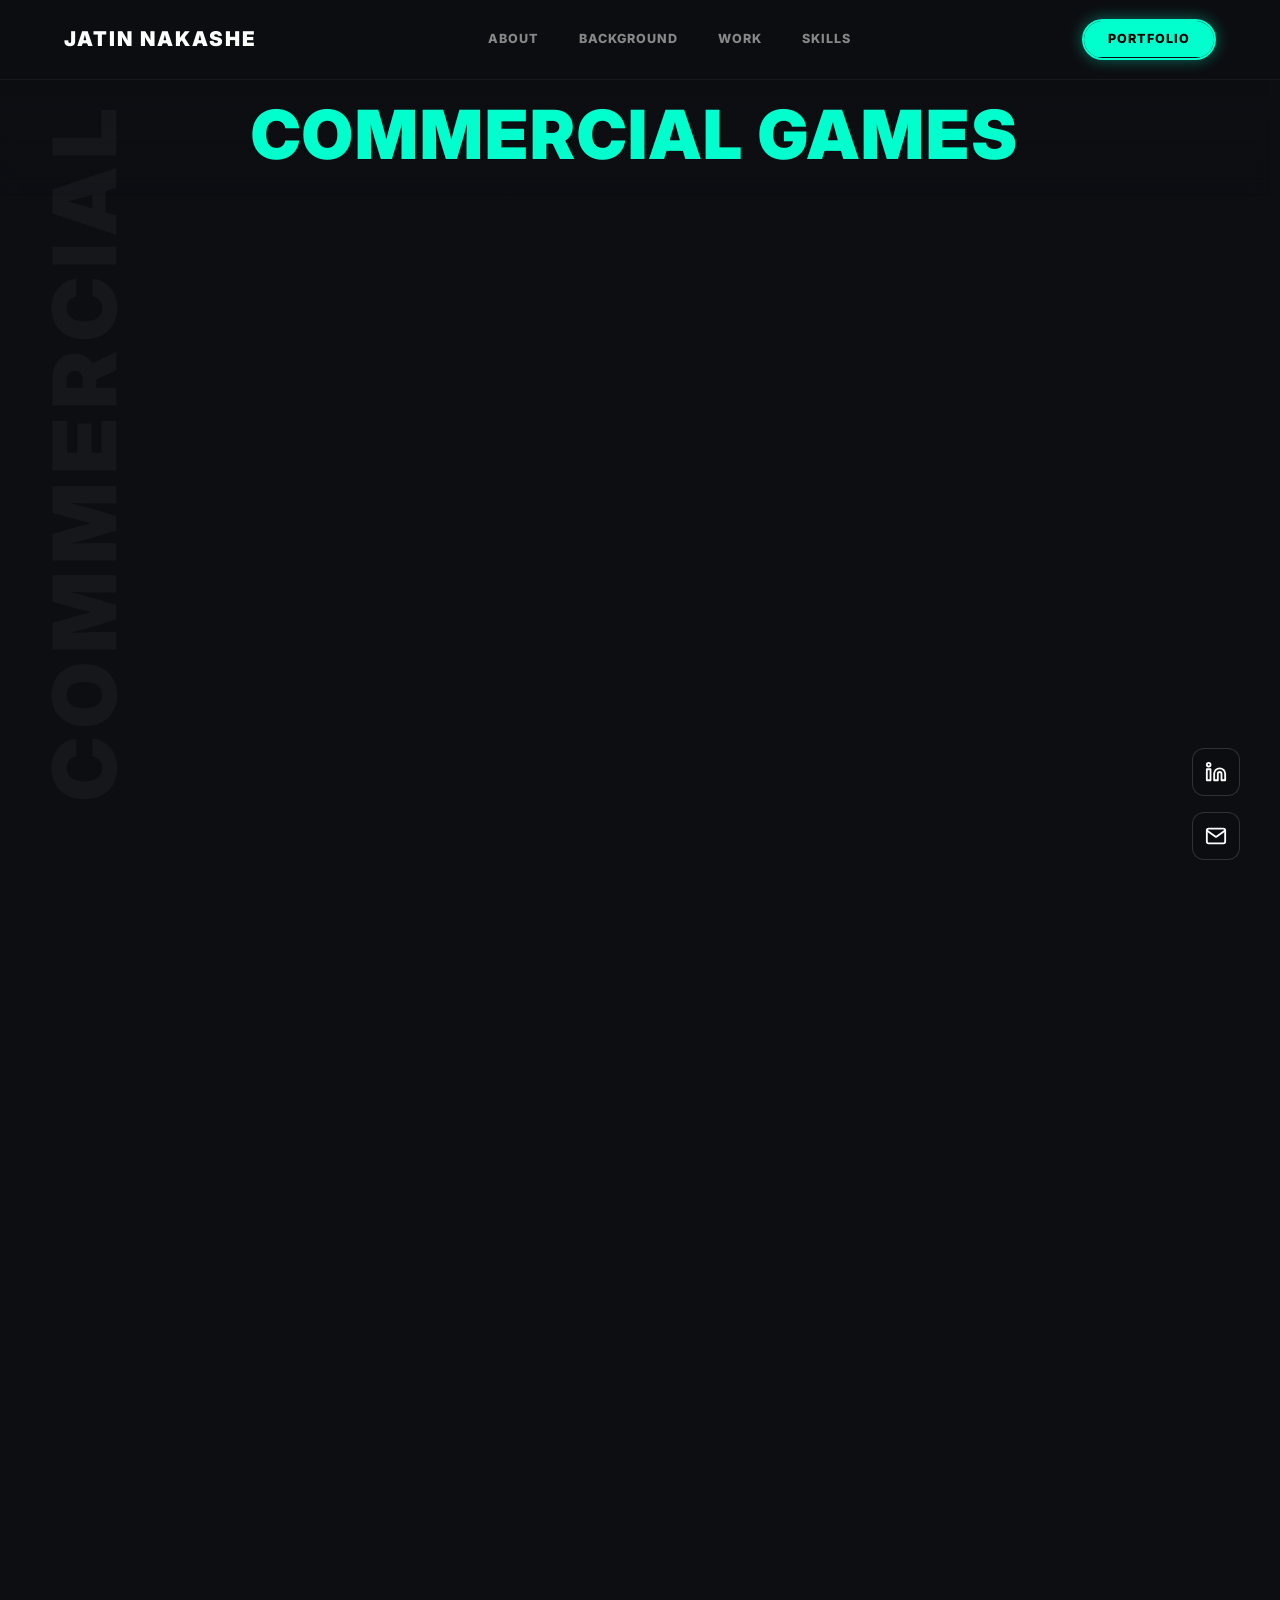
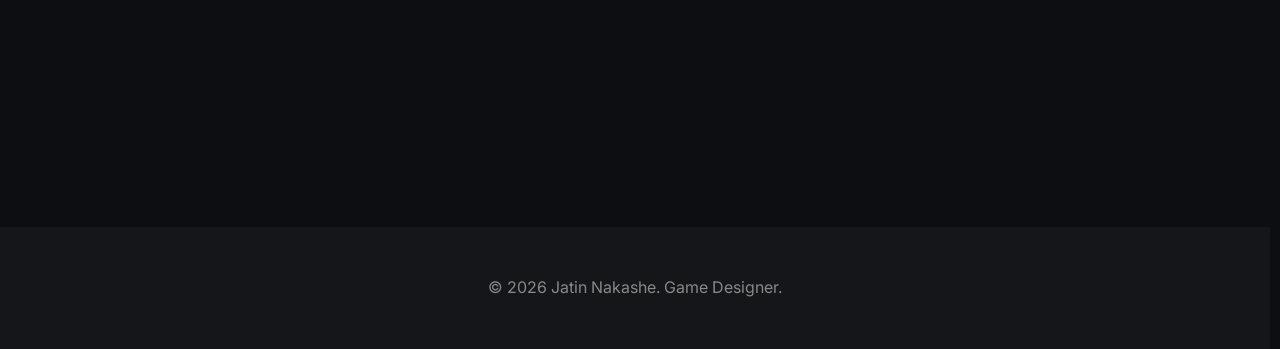
==== Commercial.html @ df6adbad "Portfolio" ====
﻿<!DOCTYPE html>
<html lang="en">
<head>
    <meta charset="UTF-8">
    <meta name="viewport" content="width=device-width, initial-scale=1.0">
    <title>Commercial Games | Jatin Nakashe</title>
    <link rel="stylesheet" href="styles.css">
    <link href="https://fonts.googleapis.com/css2?family=Inter:wght@400;700;800;900&display=swap" rel="stylesheet">
    <script src="https://unpkg.com/lenis@1.1.13/dist/lenis.min.js"></script>
</head>
<body>

    <div class="page-transition">
        <div class="swipe-layer cyan-layer"></div>
        <div class="swipe-layer dark-layer"></div>
    </div>

    <div class="global-video-bg">
        <video autoplay muted loop playsinline id="bg-video">
            <source src="Videos/background.mp4" type="video/mp4">
        </video>
        <div class="video-overlay"></div>
    </div>

    <nav class="top-nav">
        <a href="index.html" class="nav-logo">Jatin Nakashe</a>
        <div class="nav-links">
            <a href="index.html#about">About</a>
            <a href="index.html#backstory">Background</a>
            <a href="index.html#experience">Work</a>
            <a href="index.html#skills">Skills</a>
        </div>
        <a href="Portfolio.html" class="nav-cta active">Portfolio</a>
    </nav>

    <div class="vertical-side-title">COMMERCIAL</div>

    <main id="main-content" style="margin-top: 73px; min-height: 80vh; padding: 0 5%; position: relative; z-index: 10;">
        
        <div class="backstory-header">
            <h2 style="color: var(--accent-color); font-size: 4.236rem; line-height: 1.1; margin: 0; text-transform: uppercase;">Commercial Games</h2>
        </div>

        <div class="project-list-container">



        <div class="project-row-card reveal delay-1">
                <div class="project-row-image" style="background: url('Images/Core Trials/Core Trials.jpeg') center/cover no-repeat;"></div>
                <div class="project-row-content">
                    <div class="project-header">
                        <h3>Core Trials</h3>
                        <span class="role-tag">Game Designer • IGDC GOTY Nominee</span>
                    </div>
                    <p>A motion-controlled bullet-hell roguelike where players use real body movement captured by the camera to dodge attack patterns and defeat powerful Trial Masters.</p>
                    <h4 class="task-heading">Task Overview</h4>
                    <ul class="task-list">
                        <li>Designed enemy attack patterns and projectile behaviors</li>
                        <li>Created boss fight mechanics and encounter design</li>
                        <li>Built progression systems and balanced the in-game economy</li>
                    </ul>
                    <button class="btn-pill project-btn view-details-btn" data-detail="#commercial-1">
                        <span class="default-content">MORE INFO ↗</span>
                        <span class="hover-arrow">➔</span>
                    </button>
                </div>
            </div>



            <div class="project-row-card reveal delay-2">
                <div class="project-row-image" style="background: url('Images/Hidden Object/Chhota Bheem Hidden Objects.webp') center/cover no-repeat;"></div>
                <div class="project-row-content">
                    <div class="project-header">
                        <h3>Chhota Bheem: Hidden Object</h3>
                        <span class="role-tag">Lead Game Designer</span>
                    </div>
                    <p>A mobile detective puzzle game where players investigate mysteries through hidden object scenes, analysis mini-games, and progression-driven systems.</p>
                    <h4 class="task-heading">Design Contribution</h4>
                    <ul class="task-list">
                        <li>Designed the core hidden object gameplay loop and scene mechanics</li>
                        <li>Created Object Placement, difficulty balancing, and scoring systems</li>
                        <li>Build Progression systems including currencies, rewards, and energy economy</li>
                    </ul>
                    <button class="btn-pill project-btn view-details-btn" data-detail="#commercial-2">
                        <span class="default-content">More Info ↗</span>
                        <span class="hover-arrow">➔</span>
                    </button>
                </div>
            </div>

            <div class="project-row-card reveal delay-3">
                <div class="project-row-image" style="background: url('Images/Cooking Mania/Chhota Bheem Cooking Mania.webp') center/cover no-repeat;"></div>
                <div class="project-row-content">
                    <div class="project-header">
                        <h3>Chhota Bheem: Cooking Mania</h3>
                        <span class="role-tag">Game Designer / Project Lead</span>
                    </div>
                    <p>A fast-paced restaurant management game where players cook dishes, serve customers, and upgrade their restaurants while progressing through increasingly challenging levels.</p>
                    <h4 class="task-heading">Task Overview</h4>
                    <ul class="task-list">
                        <li>Designed core restaurant gameplay loop</li>
                        <li>Created progression and upgrade systems</li>
                        <li>Designed level goals and difficulty scaling </li>
                    </ul>
                    <button class="btn-pill project-btn view-details-btn" data-detail="#commercial-3">
                        <span class="default-content">MORE INFO ↗</span>
                        <span class="hover-arrow">➔</span>
                    </button>
                </div>
            </div>

            <div class="project-row-card reveal delay-4">
                <div class="project-row-image" style="background: url('Images/Sniper War/SNIPER WAR.webp') center/cover no-repeat;"></div>
                <div class="project-row-content">
                    <div class="project-header">
                        <h3>Sniper War</h3>
                        <span class="role-tag">Game Designer / Project Lead</span>
                    </div>
                    <p>A mission-based sniper shooter where players eliminate targets across multiple locations using precision shooting, weapon upgrades, and progression-driven gameplay.</p>
                    <h4 class="task-heading">Task Overview</h4>
                    <ul class="task-list">
                        <li>Designed mission structures and target scenarios</li>
                        <li>Built weapon progression and upgrade systems</li>
                        <li>Balanced difficulty across locations and enemy types</li>
                    </ul>
                    <button class="btn-pill project-btn view-details-btn" data-detail="#commercial-4">
                        <span class="default-content">MORE INFO ↗</span>
                        <span class="hover-arrow">➔</span>
                    </button>
                </div>
            </div>

            <div class="project-row-card reveal delay-5">
                <div class="project-row-image" style="background: url('Images/Word Kingdom/Word Kingdom.webp') center/cover no-repeat;"></div>
                <div class="project-row-content">
                    <div class="project-header">
                        <h3>Word Kingdom</h3>
                        <span class="role-tag">Lead Game Designer</span>
                    </div>
                    <p>A progression-driven word puzzle game where players form words from falling laddus across multiple waves while earning rewards to expand their kingdom.</p>
                    <h4 class="task-heading">Task Overview</h4>
                    <ul class="task-list">
                         <li>Designed wave-based word puzzle gameplay system</li>
                         <li>Built progression structure, difficulty scaling and power-up systems</li>
                         <li>Created economy systems including rewards, chests and daily progression</li>
                    </ul>
                    <button class="btn-pill project-btn view-details-btn" data-detail="#commercial-5">
                        <span class="default-content">MORE INFO ↗</span>
                        <span class="hover-arrow">➔</span>
                    </button>
                </div>
            </div>

            <div class="project-row-card reveal delay-6">
                <div class="project-row-image" style="background: url('Images/Kart Racing/Kart Racing.jpg') center/cover no-repeat;"></div>
                <div class="project-row-content">
                    <div class="project-header">
                        <h3>Kart Racing</h3>
                        <span class="role-tag">Game Designer</span>
                    </div>
                    <p>A fast-paced kart racing game where players compete across vibrant tracks using power-ups, character abilities, and vehicle upgrades.</p>
                    <h4 class="task-heading">Task Overview</h4>
                    <ul class="task-list">
                        <li>Improved vehicle handling and driving responsiveness</li>
                        <li>Enhanced game feel through effects, feedback, and polish</li>
                        <li>Contributed to gameplay balancing and overall player experience</li>
                    </ul>
                    <button class="btn-pill project-btn view-details-btn" data-detail="#commercial-6">
                        <span class="default-content">MORE INFO ↗</span>
                        <span class="hover-arrow">➔</span>
                    </button>
                </div>
            </div>

            <div class="project-row-card reveal delay-7">
                <div class="project-row-image" style="background: url('Images/Adventure Run/Bheem Runner.webp') center/cover no-repeat;"></div>
                <div class="project-row-content">
                    <div class="project-header">
                        <h3>Chhota Bheem: Adventure Run</h3>
                        <span class="role-tag">Game Designer</span>
                    </div>
                    <p>An endless runner where players dodge obstacles, collect coins, and use power-ups while progressing through vibrant environments.</p>
                    <h4 class="task-heading">Task Overview</h4>
                    <ul class="task-list">
                        <li>Improved overall gameplay feel and responsiveness</li>
                        <li>Enhanced visual feedback and game juice</li>
                        <li>Balanced reward economy and progression systems</li>
                    </ul>
                    <button class="btn-pill project-btn view-details-btn" data-detail="#commercial-7">
                        <span class="default-content">MORE INFO ↗</span>
                        <span class="hover-arrow">➔</span>
                    </button>
                </div>
            </div>

            <div class="project-row-card reveal delay-8">
                <div class="project-row-image" style="background: url('Images/Super League/Cricket League.webp') center/cover no-repeat;"></div>
                <div class="project-row-content">
                    <div class="project-header">
                        <h3>Super League</h3>
                        <span class="role-tag">Lead Game Designer</span>
                    </div>
                    <p>A mobile cricket game where players build teams, compete in leagues, and master batting and bowling mechanics across multiple tournaments.</p>
                    <h4 class="task-heading">Task Overview</h4>
                    <ul class="task-list">
                        <li>Designed the complete cricket gameplay system including batting, bowling, and match flow</li>
                        <li>Created tournament progression, leagues, and player progression systems</li>
                        <li>Designed reward economy and upgrade mechanics for teams and players</li>
                    </ul>
                    <button class="btn-pill project-btn view-details-btn" data-detail="#commercial-8">
                        <span class="default-content">MORE INFO ↗</span>
                        <span class="hover-arrow">➔</span>
                    </button>
                </div>
            </div>

            <div class="project-row-card reveal delay-9">
                <div class="project-row-image" style="background: url('Images/Sports Challenge/Sports Challenge.webp') center/cover no-repeat;"></div>
                <div class="project-row-content">
                    <div class="project-header">
                        <h3>World Sports Challenge</h3>
                        <span class="role-tag">Game Designer</span>
                    </div>
                    <p>A multi-sport mobile competition game where players compete in Olympic-style events such as sprinting, archery, swimming, and cycling across global tournaments.</p>
                    <h4 class="task-heading">Task Overview</h4>
                    <ul class="task-list">
                        <li>Improved gameplay feel and responsiveness across multiple sports events</li>
                        <li>Enhanced visual feedback and game juice for player actions</li>
                        <li>Balanced the reward economy and progression systems</li>
                    </ul>
                    <button class="btn-pill project-btn view-details-btn" data-detail="#commercial-9">
                        <span class="default-content">MORE INFO ↗</span>
                        <span class="hover-arrow">➔</span>
                    </button>
                </div>
            </div>

            <div class="project-row-card reveal delay-10">
                <div class="project-row-image" style="background: url('Images/Drift Up/Drift Up.webp') center/cover no-repeat;"></div>
                <div class="project-row-content">
                    <div class="project-header">
                        <h3>Drift Up</h3>
                        <span class="role-tag">Lead Game Designer</span>
                    </div>
                    <p>A motion-controlled mobile game where players use their body movement tracked through the phone camera to guide a balloon through obstacles.</p>
                    <h4 class="task-heading">Task Overview</h4>
                    <ul class="task-list">
                        <li>Designed the complete gameplay concept and interaction system</li>
                        <li>Created motion-based control mechanics using camera tracking</li>
                        <li>Designed progression, obstacles, and difficulty scaling</li>
                    </ul>
                    <button class="btn-pill project-btn view-details-btn" data-detail="#commercial-10">
                        <span class="default-content">MORE INFO ↗</span>
                        <span class="hover-arrow">➔</span>
                    </button>
                </div>
            </div>

            <div class="project-row-card reveal delay-11">
                <div class="project-row-image" style="background: url('Images/GCL Main.png') center/cover no-repeat;"></div>
                <div class="project-row-content">
                    <div class="project-header">
                        <h3>Godspeed Cricket League</h3>
                        <span class="role-tag">Game Designer</span>
                    </div>
                        <p>>A mobile cricket game featuring fast-paced matches, team progression, and competitive league gameplay.</p>
                    <h4 class="task-heading">Task Overview</h4>
                    <ul class="task-list">
                            <li>Improved gameplay feel and overall player experience</li>
                            <li>Balanced the in-game economy and reward systems</li>
                            <li>Contributed to gameplay polish and progression tuning</li>
                    </ul>
                </div>
            </div>

            <div class="project-row-card reveal delay-12">
                <div class="project-row-image" style="background: url('Images/Airoheart/Airoheart.jpg') center/cover no-repeat;"></div>
                <div class="project-row-content">
                    <div class="project-header">
                        <h3>Airoheart</h3>
                        <span class="role-tag">Technical Designer</span>
                    </div>
                    <p>Worked on the mobile adaptation of Airoheart, focusing on input systems, UI adjustments, and gameplay validation to ensure a smooth transition from console to mobile platforms.</p>
                    <h4 class="task-heading">Task Overview</h4>
                    <ul class="task-list">
                        <li>Adapted gameplay systems for mobile platforms</li>
                        <li>Implemented mobile input systems using Unreal Engine</li>
                        <li>Optimized UI and gameplay interactions for touch devices</li>
                    </ul>
                    <button class="btn-pill project-btn view-details-btn" data-detail="#commercial-12">
                        <span class="default-content">MORE INFO ↗</span>
                        <span class="hover-arrow">➔</span>
                    </button>
                </div>
            </div>

            <div class="project-row-card reveal delay-13">
                <div class="project-row-image" style="background: url('Images/YUG Metaverse/YUG Metaverse.png') center/cover no-repeat;"></div>
                <div class="project-row-content">
                    <div class="project-header">
                        <h3>YUG Metaverse</h3>
                        <span class="role-tag">Game Designer</span>
                    </div>
                    <p>A virtual metaverse platform where users explore digital environments, interact socially, and participate in large-scale cultural events.</p>
                    <h4 class="task-heading">Task Overview</h4>
                    <ul class="task-list">
                        <li>Designed virtual environments and interaction systems</li>
                        <li>Developed gameplay mechanics and user experience flows</li>
                        <li>Planned large-scale metaverse events and activities</li>
                    </ul>
                    <button class="btn-pill project-btn view-details-btn" data-detail="#commercial-13">
                        <span class="default-content">MORE INFO ↗</span>
                        <span class="hover-arrow">➔</span>
                    </button>
                </div>
            </div>

        </div>
    </main>

    <div id="detail-modal" class="detail-modal" aria-hidden="true">
        <div class="detail-modal-backdrop" data-close="true"></div>
        <div class="detail-modal-panel large-modal" role="dialog" aria-modal="true">
            <button class="detail-modal-close" aria-label="Close details">✕</button>
            <div class="detail-modal-body" id="detail-modal-body" data-lenis-prevent></div>
        </div>
    </div>



     <div id="commercial-1" class="detail-template" style="display:none">
        <div class="modal-hero" style="background: url('Images/Core Trials/Core Trials.jpeg') center/cover no-repeat;">
            <div class="modal-hero-overlay">
                <h2 class="modal-hero-title">Core Trials</h2>
                <p class="modal-hero-subtitle">Motion-controlled bullet-hell combat using real-world movement.</p>
            </div>
        </div>

        <div class="modal-split-layout">
            <div class="modal-main-col">

                <h3 class="modal-section-title">ABOUT THE GAME</h3>
                       <p>
                               Core Trials is a motion-based bullet-hell roguelike where players control a floating core using their
                               real-world body movement captured through a webcam.
                       </p>

                       <p>
                                Players must dodge complex projectile patterns, survive intense attack waves, and defeat powerful Trial Masters
                                across multiple stages while building their abilities through roguelike progression systems.
                       </p>

            <h3 class="modal-section-title" style="margin-top:4rem;">PROJECT HIGHLIGHTS</h3>
                <ul class="modal-feature-list">
                    <li><strong>IGDC Game of the Year 2025 Nominee</strong></li>
                    <li><strong>Featured at Tokyo Game Show</strong></li>
                    <li>Recognized for its innovative motion-controlled gameplay and combat design</li>
                </ul>

                <h3 class="modal-section-title" style="margin-top: 4rem;">MY CONTRIBUTIONS</h3>
                    <ul class="modal-feature-list contributions-list">
                        <li>Designed enemy <strong>attack patterns and projectile behaviors</strong> for bullet-hell combat.</li>
                        <li>Created and balanced <strong>boss fight mechanics</strong> for Trial Masters.</li>
                        <li>Designed the <strong>roguelike progression system</strong> including upgrades, blessings, and curses.</li>
                        <li>Balanced the <strong>in-game economy</strong> for player upgrades and rewards.</li>
                        <li>Tuned combat encounters to maintain difficulty while keeping patterns readable.</li>
                        <li>Contributed to gameplay balancing across stages and enemy encounters.</li>
                    </ul>

                <h3 class="modal-section-title" style="margin-top: 4rem;">DESIGN FOCUS</h3>
                <ul class="modal-feature-list">
                        <li>Bullet-hell attack pattern design</li>
                        <li>Boss encounter mechanics</li>
                        <li>Roguelike progression systems</li>
                        <li>Combat difficulty balancing</li>
                </ul>

                <h3 class="modal-section-title" style="margin-top: 4rem;">GALLERY</h3>
                <div class="modal-gallery-grid">

                   <div class="gallery-item"
                     style="background: url('Images/Core Trials/scene1.png') center/cover;"
                     data-src="Images/Core Trials/scene1.png"></div>

                   <div class="gallery-item"
                     style="background: url('Images/Core Trials/scene3.gif') center/cover;"
                     data-src="Images/Core Trials/scene3.gif"></div>

                   <div class="gallery-item"
                     style="background: url('Images/Core Trials/scene4.gif') center/cover;"
                     data-src="Images/Core Trials/scene4.gif"></div>

                   <div class="gallery-item"
                     style="background: url('Images/Core Trials/scene5.gif') center/cover;"
                     data-src="Images/Core Trials/scene5.gif"></div>

                     <div class="gallery-item"
                     style="background: url('Images/Core Trials/scene6.png') center/cover;"
                     data-src="Images/Core Trials/scene6.png"></div>

                     <div class="gallery-item"
                     style="background: url('Images/Core Trials/scene7.png') center/cover;"
                     data-src="Images/Core Trials/scene7.png"></div>

                </div>

            </div>

            <div class="modal-sidebar-col">
                <h3 class="modal-section-title">PROJECT DETAILS</h3>
                <ul class="modal-feature-list project-details-list" style="margin-bottom: 3rem;">
                    <li><strong>Studio:</strong> Ohilo</li>
                    <li><strong>Genre:</strong> Mobile Interaction / Casual</li>
                    <li><strong>Platform:</strong> PC (Steam) / Mobile (Android & IOS)</li>
                    <li><strong>Engine:</strong> Unity</li>
                </ul>

                <h3 class="modal-section-title">FEATURES</h3>
                <ul class="modal-feature-list" style="margin-bottom: 3rem;">
                    <li>Motion-based gameplay using webcam tracking</li>
                    <li>Bullet-hell projectile combat</li>
                    <li>Boss fights against Trial Masters</li>
                    <li>Roguelike progression system</li>
                    <li>Dynamic combat encounters</li>
                </ul>
            </div>
        </div>
    </div>




    <div id="commercial-2" class="detail-template" style="display:none">
        <div class="modal-hero" style="background: url('Images/Hidden Object/Chhota Bheem Hidden Objects.webp') center/cover no-repeat;">
            <div class="modal-hero-overlay">
                <h2 class="modal-hero-title">Chhota Bheem: Hidden Objects</h2>
                <p class="modal-hero-subtitle">Investigate mysteries through hidden object puzzles and detective analysis.</p>
            </div>
        </div>

        <div class="modal-split-layout">
            <div class="modal-main-col">

                <h3 class="modal-section-title">ABOUT THE GAME</h3>
                <p>
                    A mobile detective hidden-object puzzle game where players investigate mysteries by searching detailed scenes,
                    collecting clues, and analyzing evidence through mini-games. Players progress through story-driven cases,
                    upgrade their detective office, and unlock new investigations.
                </p>

                <h3 class="modal-section-title" style="margin-top: 4rem;">MY CONTRIBUTIONS</h3>
                <ul class="modal-feature-list contributions-list">
                    <li>Designed the core hidden object gameplay loop and investigation flow.</li>
                    <li>Planned object placement, concealment logic, and difficulty balancing across scenes.</li>
                    <li>Designed scene variants including silhouettes, jigsaw puzzles, card match, and find-the-difference challenges.</li>
                    <li>Created the scoring system including combo multipliers and time-based rewards.</li>
                    <li>Designed progression systems including Coins, Gems, Badges, and Energy economy.</li>
                    <li>Built reward structures and milestone systems to encourage replayability.</li>
                    <li>Designed live-ops features such as daily challenges, login rewards, and spin wheel systems.</li>
                    <li>Contributed to story case structure and investigation progression.</li>
                </ul>

                <h3 class="modal-section-title" style="margin-top: 4rem;">DESIGN FOCUS</h3>
                <ul class="modal-feature-list">
                    <li>Hidden object scene readability and visual noise balance</li>
                    <li>Progression and economy design for casual mobile players</li>
                    <li>Replayability through randomized scene variants</li>
                    <li>Retention systems including daily challenges and milestone rewards</li>
                </ul>

                <h3 class="modal-section-title" style="margin-top: 4rem;">GALLERY</h3>
                <div class="modal-gallery-grid">
                     <div class="gallery-item video-thumb" data-src="https://www.youtube.com/embed/vNIBpSxmmIQ" data-type="video">
                            <img src="https://img.youtube.com/vi/vNIBpSxmmIQ/hqdefault.jpg" style="width: 100%; height: 100%; object-fit: cover;">
                            <div class="play-button">▶</div>
                        </div>

                        <div class="gallery-item"
                             style="background: url('Images/Hidden Object/scene1.webp') center/cover;"
                             data-src="Images/Hidden Object/scene1.webp"></div>

                        <div class="gallery-item"
                             style="background: url('Images/Hidden Object/scene2.webp') center/cover;"
                             data-src="Images/Hidden Object/scene2.webp"></div>

                        <div class="gallery-item"
                             style="background: url('Images/Hidden Object/scene3.webp') center/cover;"
                             data-src="Images/Hidden Object/scene3.webp"></div>

                        <div class="gallery-item"
                             style="background: url('Images/Hidden Object/scene4.webp') center/cover;"
                             data-src="Images/Hidden Object/scene4.webp"></div>

                        <div class="gallery-item"
                             style="background: url('Images/Hidden Object/scene5.webp') center/cover;"
                             data-src="Images/Hidden Object/scene5.webp"></div>

                        <div class="gallery-item"
                             style="background: url('Images/Hidden Object/scene6.webp') center/cover;"
                             data-src="Images/Hidden Object/scene6.webp"></div>
                </div>

            </div>

            <div class="modal-sidebar-col">
                <h3 class="modal-section-title">PROJECT DETAILS</h3>
                <ul class="modal-feature-list project-details-list" style="margin-bottom: 3rem;">
                    <li><strong>Studio:</strong> GameBee Studio</li>
                    <li><strong>Genre:</strong> Detective Puzzle / Hidden Object</li>
                    <li><strong>Platform:</strong> Mobile (Android / iOS)</li>
                    <li><strong>Engine:</strong> Unity</li>
                </ul>

                <h3 class="modal-section-title">FEATURES</h3>
                <ul class="modal-feature-list" style="margin-bottom: 3rem;">
                    <li>Story-driven detective investigations</li>
                    <li>Hidden object puzzle gameplay</li>
                    <li>Multiple scene variants (Silhouettes, Jigsaw, Card Match, etc.)</li>
                    <li>Clue analysis mini-games</li>
                    <li>Upgradeable detective office</li>
                    <li>Replayable environments and side cases</li>
                    <li>Daily challenges and reward systems</li>
                </ul>
            </div>
        </div>
    </div>

    <div id="commercial-3" class="detail-template" style="display:none">
        <div class="modal-hero" style="background: url('Images/Cooking Mania/Chhota Bheem Cooking Mania.webp') center/cover no-repeat;">
            <div class="modal-hero-overlay">
                <h2 class="modal-hero-title">Chhota Bheem: Cooking Mania</h2>
                <p class="modal-hero-subtitle">Fast-paced restaurant management and time-management gameplay.</p>
            </div>
        </div>

        <div class="modal-split-layout">
            <div class="modal-main-col">

                <h3 class="modal-section-title">ABOUT THE GAME</h3>
                <p>
                    A fast-paced cooking and restaurant management game where players prepare dishes,
                    serve customers under time pressure, and upgrade their restaurants to increase efficiency
                    and profits. Players progress through multiple themed restaurants while unlocking new
                    dishes, power-ups, boosters, and customization options.
                </p>
                <p>
                    The experience focuses on multitasking, kitchen workflow optimization, and progression-driven
                    gameplay where players must balance speed, accuracy, and upgrades to maximize rewards.
                </p>

                <h3 class="modal-section-title" style="margin-top: 4rem;">MY CONTRIBUTIONS</h3>
                <ul class="modal-feature-list contributions-list">
                    <li>Designed the <strong>core restaurant gameplay loop</strong> including cooking, serving, and customer flow.</li>
                    <li>Created the <strong>level goal system</strong> including coin targets, customer targets, star ratings, and time limits.</li>
                    <li>Designed <strong>difficulty scaling formulas</strong> to progressively increase challenge across levels.</li>
                    <li>Built the <strong>restaurant progression system</strong> including kitchen upgrades, food upgrades, and customization.</li>
                    <li>Designed <strong>power-ups and boosters</strong> to support player strategy and pacing.</li>
                    <li>Created reward systems including <strong>level chests, achievements, and progression rewards</strong>.</li>
                    <li>Designed player retention features such as <strong>daily challenges, weekly challenges, streak rewards, and leaderboards</strong>.</li>
                    <li>Contributed to the <strong>FTUE (First-Time User Experience)</strong> to teach gameplay mechanics gradually.</li>
                </ul>

                <h3 class="modal-section-title" style="margin-top: 4rem;">DESIGN FOCUS</h3>
                <ul class="modal-feature-list">
                    <li>Time-management gameplay balance</li>
                    <li>Difficulty progression through scalable level formulas</li>
                    <li>Upgrade economy and restaurant progression</li>
                    <li>Player retention through live-ops systems</li>
                </ul>

                <h3 class="modal-section-title" style="margin-top:4rem;">PROJECT MANAGEMENT</h3>
                <ul class="modal-feature-list">
                    <li>Coordinated communication between design, development, and art teams.</li>
                    <li>Managed feature planning and milestone delivery.</li>
                    <li>Supervised implementation of gameplay systems and design features.</li>
                    <li>Conducted playtesting sessions and prioritized design improvements.</li>
                    <li>Ensured project milestones were delivered on schedule.</li>
                </ul>

                <h3 class="modal-section-title" style="margin-top: 4rem;">GALLERY</h3>
                <div class="modal-gallery-grid">
                    <div class="gallery-item video-thumb" data-src="https://www.youtube.com/embed/MT1wTH-c7Lo" data-type="video">
                        <img src="https://img.youtube.com/vi/MT1wTH-c7Lo/hqdefault.jpg" style="width: 100%; height: 100%; object-fit: cover;">
                        <div class="play-button">▶</div>
                    </div>

                    <div class="gallery-item"
                         style="background: url('Images/Cooking Mania/scene1.webp') center/cover;"
                         data-src="Images/Cooking Mania/scene1.webp"></div>

                    <div class="gallery-item"
                         style="background: url('Images/Cooking Mania/scene2.webp') center/cover;"
                         data-src="Images/Cooking Mania/scene2.webp"></div>

                    <div class="gallery-item"
                         style="background: url('Images/Cooking Mania/scene3.webp') center/cover;"
                         data-src="Images/Cooking Mania/scene3.webp"></div>

                    <div class="gallery-item"
                         style="background: url('Images/Cooking Mania/scene4.webp') center/cover;"
                         data-src="Images/Cooking Mania/scene4.webp"></div>
                </div>

            </div>

            <div class="modal-sidebar-col">
                <h3 class="modal-section-title">PROJECT DETAILS</h3>
                <ul class="modal-feature-list project-details-list" style="margin-bottom: 3rem;">
                    <li><strong>Studio:</strong> GameBee Studio</li>
                    <li><strong>Genre:</strong> Cooking Simulation / Time Management</li>
                    <li><strong>Platform:</strong> Android / iOS</li>
                    <li><strong>Engine:</strong> Unity</li>
                </ul>

                <h3 class="modal-section-title">FEATURES</h3>
                <ul class="modal-feature-list" style="margin-bottom: 3rem;">
                    <li>Fast-paced restaurant cooking gameplay</li>
                    <li>Multiple themed restaurants and dishes</li>
                    <li>Kitchen and food upgrade systems</li>
                    <li>Restaurant customization and decorations</li>
                    <li>Power-ups and boosters for strategic gameplay</li>
                    <li>Daily challenges, streaks, and live events</li>
                    <li>Leaderboard and progression rewards</li>
                </ul>
            </div>
        </div>
    </div>

    <div id="commercial-4" class="detail-template" style="display:none">
        <div class="modal-hero" style="background: url('Images/Sniper War/SNIPER WAR.webp') center/cover no-repeat;">
            <div class="modal-hero-overlay">
                <h2 class="modal-hero-title">Sniper War</h2>
            </div>
        </div>

        <div class="modal-split-layout">
            <div class="modal-main-col">

                <h3 class="modal-section-title">ABOUT THE GAME</h3>
                <p>
                    A mobile first-person sniper shooter where players take on the role of an elite marksman completing high-risk missions across various environments. 
                    Players must identify targets, manage limited resources, and execute precise shots while upgrading weapons and unlocking new mission locations.
                </p>
                <p>
                    The gameplay focuses on tactical shooting, mission variety, and progression through increasingly challenging scenarios.
                </p>

                <h3 class="modal-section-title" style="margin-top: 4rem;">MY CONTRIBUTIONS</h3>
                <ul class="modal-feature-list contributions-list">
                    <li>Designed the <strong>core sniper mission gameplay loop</strong> including target identification, aiming mechanics, and mission completion conditions.</li>
                    <li>Created <strong>mission scenarios and enemy placements</strong> across multiple environments</li>
                    <li>Designed <strong>difficulty progression systems</strong> including targer movement, time pressure, and environmental challenges.</li>
                    <li>Built the <strong>weapon progression system</strong> including sniper rifles, upgrades, and stat improvements.</li>
                    <li>Designed <strong>reward and economy systems</strong> including mission rewards, upgrade costs, and currency progressions.</li>
                    <li>Created <strong>mission objectives and scoring systems</strong> based on accuracy speed and completion bonus.</li>
                    <li>Contributed to <strong>player progression and location unlocking systems</strong> to maintain engagement across missions.</li>
                    <li>Contributed to the <strong>FTUE (First-Time User Experience)</strong> to teach gameplay mechanics gradually.</li>
                </ul>

                <h3 class="modal-section-title" style="margin-top: 4rem;">DESIGN FOCUS</h3>
                <ul class="modal-feature-list">
                    <li>Precision-based shooting mechanics</li>
                    <li>Mission variety and scenario design</li>
                    <li>Weapon upgrade and progression systems</li>
                    <li>Difficulty scaling across environments</li>
                </ul>

                <h3 class="modal-section-title" style="margin-top:4rem;">PROJECT MANAGEMENT</h3>
                   <ul class="modal-feature-list">
                    <li>Coordinated communication between design, development, and art teams.</li>
                    <li>Managed feature planning and milestone delivery.</li>
                    <li>Supervised implementation of gameplay systems and design features.</li>
                    <li>Conducted playtesting sessions and prioritized design improvements.</li>
                    <li>Ensured project milestones were delivered on schedule.</li>
                </ul>

                <h3 class="modal-section-title" style="margin-top: 4rem;">GALLERY</h3>
                <div class="modal-gallery-grid">
                    
                    <div class="gallery-item"
                         style="background: url('Images/Sniper War/scene1.webp') center/cover;"
                         data-src="Images/Sniper War/scene1.webp"></div>

                    <div class="gallery-item"
                         style="background: url('Images/Sniper War/scene2.webp') center/cover;"
                         data-src="Images/Sniper War/scene2.webp"></div>

                    <div class="gallery-item"
                         style="background: url('Images/Sniper War/scene3.webp') center/cover;"
                         data-src="Images/Sniper War/scene3.webp"></div>
                </div>

            </div>

            <div class="modal-sidebar-col">
                <h3 class="modal-section-title">PROJECT DETAILS</h3>
                <ul class="modal-feature-list project-details-list" style="margin-bottom: 3rem;">
                    <li><strong>Studio:</strong> GameBee Studio</li>
                    <li><strong>Genre:</strong> First Person Shooter / Sniper</li>
                    <li><strong>Platform:</strong> Android / iOS</li>
                    <li><strong>Engine:</strong> Unity</li>
                </ul>

                <h3 class="modal-section-title">FEATURES</h3>
                <ul class="modal-feature-list" style="margin-bottom: 3rem;">
                    <li>First-person sniper shooting gameplay</li>
                    <li>Multiple mission locations and environments</li>
                    <li>Weapon upgrades and progression systems</li>
                    <li>Dynamic targets and mission objectives</li>
                    <li>Accuracy-based scoring and rewards</li>
                    <li>Progressive mission difficulty</li>
                    <li>Leaderboard and progression rewards</li>
                </ul>
            </div>
        </div>
    </div>


    <div id="commercial-5" class="detail-template" style="display:none">
        <div class="modal-hero" style="background: url('Images/Word Kingdom/Word Kingdom.webp') center/cover no-repeat;">
            <div class="modal-hero-overlay">
                <h2 class="modal-hero-title">Chhota Bheem: Word Kingdom</h2>
                 <p class="modal-hero-subtitle">Word puzzle progression with wave-based gameplay and kingdom expansion.</p>
            </div>
        </div>

        <div class="modal-split-layout">
            <div class="modal-main-col">

                <h3 class="modal-section-title">ABOUT THE GAME</h3>
                <p>
                    A mobile word puzzle game where players form valid words from laddus dropped into a jar while clearing waves of objectives.
                    Each level introduces increasing difficulty through wave-based challenges, time pressure, and special gameplay modes.
                </p>

                <p>
                    Players progress through multiple areas, earn rewards, unlock power-ups, and collect chests while gradually expanding their
                    kingdom through puzzle progression.
                </p>

                <h3 class="modal-section-title" style="margin-top: 4rem;">MY CONTRIBUTIONS</h3>
                <ul class="modal-feature-list contributions-list">
                    <li>Designed the <strong>core word puzzle gameplay loop</strong> based on laddu-based letter generation and word formation.</li>
                    <li>Created the <strong>wave-based level structure</strong> consisting of 12–18 words distributed across multiple waves.</li>
                    <li>Designed multiple gameplay modes including <strong>Wave Mode, Refill/Survive Mode, and Bonus Stages</strong>.</li>
                    <li>Built the <strong>progression structure across areas</strong> with Normal, Hard, and Super Hard difficulty levels.</li>
                    <li>Designed the <strong>power-up system</strong> including Hint, Re-shuffle, Freeze, and Magnet abilities.</li>
                    <li>Created the <strong>lives system and time-based difficulty scaling</strong> to balance player challenge.</li>
                    <li>Designed the <strong>reward economy</strong> including level rewards, star chests, area chests, and daily rewards.</li>
                    <li>Implemented retention features including <strong>daily rewards, challenges, and progression milestones</strong>.</li>
                </ul>

                <h3 class="modal-section-title" style="margin-top: 4rem;">DESIGN FOCUS</h3>
                <ul class="modal-feature-list">
                    <li>Wave-based puzzle progression</li>
                    <li>Difficulty scaling through time and objectives</li>
                    <li>Power-up systems to support player strategy</li>
                    <li>Reward-driven retention systems</li>
                </ul>

                <h3 class="modal-section-title" style="margin-top:4rem;">PROJECT MANAGEMENT</h3>
                   <ul class="modal-feature-list">
                    <li>Coordinated communication between design, development, and art teams.</li>
                    <li>Managed feature planning and milestone delivery.</li>
                    <li>Supervised implementation of gameplay systems and design features.</li>
                    <li>Conducted playtesting sessions and prioritized design improvements.</li>
                    <li>Ensured project milestones were delivered on schedule.</li>
                </ul>

                <h3 class="modal-section-title" style="margin-top: 4rem;">GALLERY</h3>
                <div class="modal-gallery-grid">
                    <div class="gallery-item video-thumb" data-src="https://www.youtube.com/embed/aHxPL4Fk_gw" data-type="video">
                        <img src="https://img.youtube.com/vi/aHxPL4Fk_gw/hqdefault.jpg" style="width: 100%; height: 100%; object-fit: cover;">
                        <div class="play-button">▶</div>
                    </div>
                    
                   <div class="gallery-item"
                     style="background: url('Images/Word Kingdom/scene1.webp') center/cover;"
                     data-src="Images/Word Kingdom/scene1.webp"></div>

                <div class="gallery-item"
                     style="background: url('Images/Word Kingdom/scene2.webp') center/cover;"
                     data-src="Images/Word Kingdom/scene2.webp"></div>

                <div class="gallery-item"
                     style="background: url('Images/Word Kingdom/scene3.webp') center/cover;"
                     data-src="Images/Word Kingdom/scene3.webp"></div>

                <div class="gallery-item"
                     style="background: url('Images/Word Kingdom/scene4.webp') center/cover;"
                     data-src="Images/Word Kingdom/scene4.webp"></div>
                </div>

            </div>

            <div class="modal-sidebar-col">
                <h3 class="modal-section-title">PROJECT DETAILS</h3>
                <ul class="modal-feature-list project-details-list" style="margin-bottom: 3rem;">
                    <li><strong>Studio:</strong> GameBee Studio</li>
                    <li><strong>Genre:</strong> Puzzle / Casual</li>
                    <li><strong>Platform:</strong> Android / iOS</li>
                    <li><strong>Engine:</strong> Unity</li>
                </ul>

                <h3 class="modal-section-title">FEATURES</h3>
                <ul class="modal-feature-list" style="margin-bottom: 3rem;">
                    <li>Wave-based word puzzle gameplay</li>
                    <li>Multiple difficulty modes</li>
                    <li>Power-ups including Hint, Freeze and Magnet</li>
                    <li>Star rating system with reward chests</li>
                    <li>Daily rewards and challenges</li>
                    <li>Area progression and bonus stages</li>
                </ul>
            </div>
        </div>
    </div>


    <div id="commercial-6" class="detail-template" style="display:none">
        <div class="modal-hero" style="background: url('Images/Kart Racing/Kart Racing.jpg') center/cover no-repeat;">
            <div class="modal-hero-overlay">
                <h2 class="modal-hero-title">Chhota Bheem: Kart Racing</h2>
                <p class="modal-hero-subtitle">Fast-paced arcade kart racing in the world of Dholakpur.</p>
            </div>
        </div>

        <div class="modal-split-layout">
            <div class="modal-main-col">

                <h3 class="modal-section-title">ABOUT THE GAME</h3>
               <p>
                    A mobile kart racing game set in the world of Chhota Bheem where players race across vibrant tracks,
                    compute against iconic characters, and use power-ups to gain advantages during races.
               </p>

               <p>
                    Players unlock characters, upgrade karts, and master racing tracks while competing in multiple game
                    modes including time trials, battle modes, and grand prix races.
               </p>

                <h3 class="modal-section-title" style="margin-top: 4rem;">MY CONTRIBUTIONS</h3>
                <ul class="modal-feature-list contributions-list">
                    <li>Improved <strong>vehicle control and driving responsiveness</strong> to create smoother racing gameplay.</li>
                    <li>Enhanced the overall <strong>game feel</strong> by refining feedback systems such as speed boosts, impacts, and acceleration.</li>
                    <li>Balanced kart handling, speed, and power-up interactions to ensure competitive and fair gameplay.</li>
                    <li>Contributed to gameplay polish through <strong>visual feedback, particle effects, and gameplay tuning</strong>.</li>
                    <li>Worked on improving the overall <strong>player experience and racing flow</strong> across different tracks.</li>
            </ul>

                <h3 class="modal-section-title" style="margin-top: 4rem;">DESIGN FOCUS</h3>
                <ul class="modal-feature-list">
                    <li>Vehicle handling and control responsiveness</li>
                    <li>Arcade racing game feel and player feedback</li>
                    <li>Gameplay polish and tuning</li>
                    <li>Balancing speed, power-ups, and race dynamics</li>
                </ul>

                <h3 class="modal-section-title" style="margin-top: 4rem;">GALLERY</h3>
                <div class="modal-gallery-grid">
                    <div class="gallery-item video-thumb" data-src="https://www.youtube.com/embed/4XiGko-AQEI" data-type="video">
                        <img src="https://img.youtube.com/vi/4XiGko-AQEI/hqdefault.jpg" style="width: 100%; height: 100%; object-fit: cover;">
                        <div class="play-button">▶</div>
                    </div>

                   <div class="gallery-item"
                     style="background: url('Images/Kart Racing/scene1.webp') center/cover;"
                     data-src="Images/Word Kingdom/scene1.webp"></div>

                   <div class="gallery-item"
                     style="background: url('Images/Kart Racing/scene2.webp') center/cover;"
                     data-src="Images/Kart Racing/scene2.webp"></div>

                   <div class="gallery-item"
                     style="background: url('Images/Kart Racing/scene3.webp') center/cover;"
                     data-src="Images/Kart Racing/scene3.webp"></div>

                   <div class="gallery-item"
                     style="background: url('Images/Kart Racing/scene4.webp') center/cover;"
                     data-src="Images/Kart Racing/scene4.webp"></div>

                   <div class="gallery-item"
                     style="background: url('Images/Kart Racing/scene5.webp') center/cover;"
                     data-src="Images/Kart Racing/scene4.webp"></div>
                </div>

            </div>

            <div class="modal-sidebar-col">
                <h3 class="modal-section-title">PROJECT DETAILS</h3>
                <ul class="modal-feature-list project-details-list" style="margin-bottom: 3rem;">
                    <li><strong>Studio:</strong> GameBee Studio</li>
                    <li><strong>Genre:</strong> Racing / Arcade</li>
                    <li><strong>Platform:</strong> Android / iOS</li>
                    <li><strong>Engine:</strong> Unity</li>
                </ul>

                <h3 class="modal-section-title">FEATURES</h3>
                <ul class="modal-feature-list" style="margin-bottom: 3rem;">
                    <li>Arcade kart racing gameplay</li>
                    <li>Playable Chhota Bheem characters</li>
                    <li>Power-ups and speed boosts</li>
                    <li>Multiple racing tracks and environments</li>
                    <li>Kart upgrades and progression</li>
                    <li>Multiple racing game modes</li>
                </ul>
            </div>
        </div>
    </div>


    <div id="commercial-7" class="detail-template" style="display:none">
        <div class="modal-hero" style="background: url('Images/Adventure Run/Bheem Runner.webp') center/cover no-repeat;">
            <div class="modal-hero-overlay">
                <h2 class="modal-hero-title">Chhota Bheem: Adventure Run</h2>
                <p class="modal-hero-subtitle">Endless runner set in the world of Dholakpur.</p>
            </div>
        </div>

        <div class="modal-split-layout">
            <div class="modal-main-col">

                <h3 class="modal-section-title">ABOUT THE GAME</h3>
               <p>
                     An action-packed endless runner where players control Chhota Bheem and his friends as they
                     sprint through vibrant environments, dodge obstacles, collect coins, and use power-ups to
                     extend their runs.
               </p>

               <p>
                    Players progress through increasingly challenging environments while unlocking characters,
                    collecting rewards, and improving their performance through upgrades and power-ups.
               </p>

                <h3 class="modal-section-title" style="margin-top: 4rem;">MY CONTRIBUTIONS</h3>
                <ul class="modal-feature-list contributions-list">
                    <li>Improved <strong>gameplay responsiveness and player controls</strong> to enhance overall running experience.</li>
                    <li>Enhanced <strong>game juice and visual feedback</strong> including animations, particle effects, and gameplay feedback.</li>
                    <li>Balanced the <strong>coin reward system and progression economy</strong> to improve player retention.</li>
                    <li>Refined obstacle pacing and gameplay flow to maintain engaging difficulty curves.</li>
                    <li>Contributed to gameplay polish through feedback tuning and progression adjustments.</li>
            </ul>

                <h3 class="modal-section-title" style="margin-top: 4rem;">DESIGN FOCUS</h3>
                <ul class="modal-feature-list">
                    <li>Game feel and responsive player controls</li>
                    <li>Visual feedback and gameplay juice</li>
                    <li>Reward economy and progression balance</li>
                    <li>Difficulty pacing in endless runner gameplay</li>
                </ul>

                <h3 class="modal-section-title" style="margin-top: 4rem;">GALLERY</h3>
                <div class="modal-gallery-grid">
                    <div class="gallery-item video-thumb" data-src="https://www.youtube.com/embed/mnZIXUCRPIg" data-type="video">
                        <img src="https://img.youtube.com/vi/mnZIXUCRPIg/hqdefault.jpg" style="width: 100%; height: 100%; object-fit: cover;">
                        <div class="play-button">▶</div>
                    </div>

                   <div class="gallery-item"
                     style="background: url('Images/Adventure Run/scene1.webp') center/cover;"
                     data-src="Images/Adventure Run/scene1.webp"></div>

                   <div class="gallery-item"
                     style="background: url('Images/Adventure Run/scene2.webp') center/cover;"
                     data-src="Images/Adventure Run/scene2.webp"></div>

                   <div class="gallery-item"
                     style="background: url('Images/Adventure Run/scene3.webp') center/cover;"
                     data-src="Images/Adventure Run/scene3.webp"></div>

                   <div class="gallery-item"
                     style="background: url('Images/Adventure Run/scene4.webp') center/cover;"
                     data-src="Images/Adventure Run/scene4.webp"></div>

                   <div class="gallery-item"
                     style="background: url('Images/Adventure Run/scene5.webp') center/cover;"
                     data-src="Images/Adventure Run/scene4.webp"></div>
                </div>

            </div>

            <div class="modal-sidebar-col">
                <h3 class="modal-section-title">PROJECT DETAILS</h3>
                <ul class="modal-feature-list project-details-list" style="margin-bottom: 3rem;">
                    <li><strong>Studio:</strong> GameBee Studio</li>
                    <li><strong>Genre:</strong> Endless Runner / Action</li>
                    <li><strong>Platform:</strong> Android / iOS</li>
                    <li><strong>Engine:</strong> Unity</li>
                </ul>

                <h3 class="modal-section-title">FEATURES</h3>
                <ul class="modal-feature-list" style="margin-bottom: 3rem;">
                    <li>Fast-paced endless running gameplay</li>
                    <li>Multiple playable characters</li>
                    <li>Power-ups and boosts</li>
                    <li>Dynamic environments and obstacles</li>
                    <li>Coin collection and upgrade systems</li>
                    <li>Leaderboards and progression rewards</li>
                </ul>
            </div>
        </div>
    </div>


    <div id="commercial-8" class="detail-template" style="display:none">
        <div class="modal-hero" style="background: url('Images/Super League/Cricket League.webp') center/cover no-repeat;">
            <div class="modal-hero-overlay">
                <h2 class="modal-hero-title">Cricket: Super League</h2>
                <p class="modal-hero-subtitle">A mobile cricket game where players build teams, compete in leagues, and master batting and bowling mechanics across multiple tournaments.</p>
            </div>
        </div>

        <div class="modal-split-layout">
            <div class="modal-main-col">

                <h3 class="modal-section-title">ABOUT THE GAME</h3>
               <p>
                      A mobile cricket game where players compete in fast-paced matches, build their teams,
                      and progress through multiple cricket leagues and tournaments.
               </p>

               <p>
                      Players can master batting and bowling mechanics, unlock players, upgrade their squads,
                      and compete across different stadiums and competitions.
               </p>

                <h3 class="modal-section-title" style="margin-top: 4rem;">MY CONTRIBUTIONS</h3>
                <ul class="modal-feature-list contributions-list">
                     <li>Designed the <strong>core cricket gameplay systems</strong> including batting mechanics, bowling controls, and match flow.</li>
                     <li>Created the <strong>match structure and tournament systems</strong> across different leagues and competitions.</li>
                     <li>Designed the <strong>team progression system</strong> allowing players to collect and upgrade cricketers.</li>
                     <li>Built the <strong>reward and progression economy</strong> including coins, player upgrades, and unlockable teams.</li>
                     <li>Balanced gameplay mechanics including shot timing, bowling difficulty, and scoring dynamics.</li>
                     <li>Designed progression systems to encourage long-term player engagement through leagues and tournaments.</li>
            </ul>

                <h3 class="modal-section-title" style="margin-top: 4rem;">DESIGN FOCUS</h3>
                <ul class="modal-feature-list">
                    <li>Accessible yet skill-based cricket gameplay</li>
                    <li>Match pacing and tournament progression</li>
                    <li>Team building and player upgrade systems</li>
                    <li>Reward economy and progression balance</li>
                </ul>

                <h3 class="modal-section-title" style="margin-top:4rem;">PROJECT MANAGEMENT</h3>
                   <ul class="modal-feature-list">
                    <li>Coordinated communication between design, development, and art teams.</li>
                    <li>Managed feature planning and milestone delivery.</li>
                    <li>Supervised implementation of gameplay systems and design features.</li>
                    <li>Conducted playtesting sessions and prioritized design improvements.</li>
                    <li>Ensured project milestones were delivered on schedule.</li>
                </ul>

                <h3 class="modal-section-title" style="margin-top: 4rem;">GALLERY</h3>
                <div class="modal-gallery-grid">

                   <div class="gallery-item"
                     style="background: url('Images/Super League/scene1.webp') center/cover;"
                     data-src="Images/Super League/scene1.webp"></div>

                   <div class="gallery-item"
                     style="background: url('Images/Super League/scene2.webp') center/cover;"
                     data-src="Images/Super League/scene2.webp"></div>

                   <div class="gallery-item"
                     style="background: url('Images/Super League/scene3.webp') center/cover;"
                     data-src="Images/Super League/scene3.webp"></div>

                   <div class="gallery-item"
                     style="background: url('Images/Super League/scene4.webp') center/cover;"
                     data-src="Images/Super League/scene4.webp"></div>

                </div>

            </div>

            <div class="modal-sidebar-col">
                <h3 class="modal-section-title">PROJECT DETAILS</h3>
                <ul class="modal-feature-list project-details-list" style="margin-bottom: 3rem;">
                    <li><strong>Studio:</strong> GameBee Studio</li>
                    <li><strong>Genre:</strong> Sports</li>
                    <li><strong>Platform:</strong> Android / iOS</li>
                    <li><strong>Engine:</strong> Unity</li>
                </ul>

                <h3 class="modal-section-title">FEATURES</h3>
                <ul class="modal-feature-list" style="margin-bottom: 3rem;">
                    <li>Batting and bowling gameplay systems</li>
                    <li>Multiple cricket leagues and tournaments</li>
                    <li>Team building and player upgrades</li>
                    <li>Multiple stadiums and match formats</li>
                    <li>Reward systems and progression economy</li>
                    <li>Quick matches and competitive gameplay</li>
                </ul>
            </div>
        </div>
    </div>



    <div id="commercial-9" class="detail-template" style="display:none">
        <div class="modal-hero" style="background: url('Images/Sports Challenge/Sports Challenge.webp') center/cover no-repeat;">
            <div class="modal-hero-overlay">
                <h2 class="modal-hero-title">World Sports Challenge</h2>
                <p class="modal-hero-subtitle">Olympic-style multi-sport competitions on mobile.</p>
            </div>
        </div>

        <div class="modal-split-layout">
            <div class="modal-main-col">

                <h3 class="modal-section-title">ABOUT THE GAME</h3>
                       <p>
                               A paced multi-sport mobile game where players compete in a variety of Olympic-style
                               disciplines including sprinting, archery, swimming, cycling, and weightlifting.
                       </p>

                       <p>
                               Players participate in tournaments, improve their performance across different sports,
                               and climb global leaderboards while mastering timing-based gameplay mechanics
                       </p>

                <h3 class="modal-section-title" style="margin-top: 4rem;">MY CONTRIBUTIONS</h3>
                    <ul class="modal-feature-list contributions-list">
                         <li>Improved <strong>gameplay responsiveness and input feedback</strong> across multiple sports events.</li>
                         <li>Enhanced the overall <strong>game juice</strong> through improved animations, visual feedback, and event pacing.</li>
                         <li>Balanced the <strong>reward economy and progression systems</strong> to improve player engagement.</li>
                         <li>Refined gameplay tuning across different sports to ensure consistent difficulty and pacing.</li>
                         <li>Contributed to gameplay polish and overall player experience improvements.</li>
                    </ul>

                <h3 class="modal-section-title" style="margin-top: 4rem;">DESIGN FOCUS</h3>
                <ul class="modal-feature-list">
                    <li>Responsive sports gameplay mechanics</li>
                    <li>Game juice and player feedback systems</li>
                    <li>Reward economy and progression balance</li>
                    <li>Gameplay polish and event pacing</li>
                </ul>

                <h3 class="modal-section-title" style="margin-top: 4rem;">GALLERY</h3>
                <div class="modal-gallery-grid">

                   <div class="gallery-item"
                     style="background: url('Images/Sports Challenge/scene1.webp') center/cover;"
                     data-src="Images/Sports Challenge/scene1.webp"></div>

                   <div class="gallery-item"
                     style="background: url('Images/Sports Challenge/scene2.webp') center/cover;"
                     data-src="Images/Sports Challenge/scene2.webp"></div>

                   <div class="gallery-item"
                     style="background: url('Images/Sports Challenge/scene3.webp') center/cover;"
                     data-src="Images/Sports Challenge/scene3.webp"></div>

                   <div class="gallery-item"
                     style="background: url('Images/Sports Challenge/scene4.webp') center/cover;"
                     data-src="Images/Sports Challenge/scene4.webp"></div>

                </div>

            </div>

            <div class="modal-sidebar-col">
                <h3 class="modal-section-title">PROJECT DETAILS</h3>
                <ul class="modal-feature-list project-details-list" style="margin-bottom: 3rem;">
                    <li><strong>Studio:</strong> GameBee Studio</li>
                    <li><strong>Genre:</strong> Sports</li>
                    <li><strong>Platform:</strong> Android / iOS</li>
                    <li><strong>Engine:</strong> Unity</li>
                </ul>

                <h3 class="modal-section-title">FEATURES</h3>
                <ul class="modal-feature-list" style="margin-bottom: 3rem;">
                    <li>Multiple Olympic-style sports events</li>
                    <li>Quick reaction-based gameplay mechanics</li>
                    <li>Global tournaments and leaderboards</li>
                    <li>Multiple athletes and customization options</li>
                    <li>Reward systems and progression economy</li>
                </ul>
            </div>
        </div>
    </div>



    <div id="commercial-10" class="detail-template" style="display:none">
        <div class="modal-hero" style="background: url('Images/Drift Up/Drift Up.webp') center/cover no-repeat;">
            <div class="modal-hero-overlay">
                <h2 class="modal-hero-title">Drift Up</h2>
                <p class="modal-hero-subtitle">Camera-based motion gameplay using real-world player movement.</p>
            </div>
        </div>

        <div class="modal-split-layout">
            <div class="modal-main-col">

                <h3 class="modal-section-title">ABOUT THE GAME</h3>
                       <p>
                               Drift Up is a motion-controlled mobile game where players use their real-world body movement,
                               captured through the phone camera, to control a floating balloon on screen.
                       </p>

                       <p>
                                By physically moving left or right, players guide the balloon through obstacles while trying
                                to survive for as long as possible. The game blends physical movement with digital gameplay
                                to create an immersive and interactive experience.
                       </p>

                <h3 class="modal-section-title" style="margin-top: 4rem;">MY CONTRIBUTIONS</h3>
                    <ul class="modal-feature-list contributions-list">
                        <li>Designed the <strong>complete gameplay concept</strong> based on camera-driven motion controls.</li>
                        <li>Created the <strong>player interaction system</strong> where real-world body movement controls the balloon.</li>
                        <li>Designed obstacle patterns and gameplay scenarios to maintain engaging difficulty progression.</li>
                        <li>Built the <strong>core gameplay loop</strong> including survival mechanics and score progression.</li>
                        <li>Worked with developers to tune motion tracking responsiveness and gameplay stability.</li>
                        <li>Balanced difficulty pacing and obstacle generation to maintain player challenge.</li>
                    </ul>

                <h3 class="modal-section-title" style="margin-top: 4rem;">DESIGN FOCUS</h3>
                <ul class="modal-feature-list">
                        <li>Camera-based motion interaction design</li>
                        <li>Real-world movement as gameplay input</li>
                        <li>Obstacle design and survival gameplay</li>
                        <li>Gameplay accessibility and motion responsiveness</li>
                </ul>

                <h3 class="modal-section-title" style="margin-top: 4rem;">GALLERY</h3>
                <div class="modal-gallery-grid">

                   <div class="gallery-item"
                     style="background: url('Images/Drift Up/scene1.webp') center/cover;"
                     data-src="Images/Drift Up/scene1.webp"></div>

                   <div class="gallery-item"
                     style="background: url('Images/Drift Up/scene2.webp') center/cover;"
                     data-src="Images/Drift Up/scene2.webp"></div>

                   <div class="gallery-item"
                     style="background: url('Images/Drift Up/scene3.webp') center/cover;"
                     data-src="Images/Drift Up/scene3.webp"></div>

                   <div class="gallery-item"
                     style="background: url('Images/Drift Up/scene4.webp') center/cover;"
                     data-src="Images/Drift Up/scene4.webp"></div>

                </div>

            </div>

            <div class="modal-sidebar-col">
                <h3 class="modal-section-title">PROJECT DETAILS</h3>
                <ul class="modal-feature-list project-details-list" style="margin-bottom: 3rem;">
                    <li><strong>Studio:</strong> Ohilo</li>
                    <li><strong>Genre:</strong> Mobile Interaction / Casual</li>
                    <li><strong>Platform:</strong> Android / iOS</li>
                    <li><strong>Engine:</strong> Unity</li>
                </ul>

                <h3 class="modal-section-title">FEATURES</h3>
                <ul class="modal-feature-list" style="margin-bottom: 3rem;">
                    <li>Camera-based motion controls</li>
                    <li>Real-world body movement gameplay</li>
                    <li>Dynamic obstacle patterns</li>
                    <li>Score-based survival gameplay</li>
                    <li>Interactive physical gameplay experience</li>
                </ul>
            </div>
        </div>
    </div>


    <div id="commercial-12" class="detail-template" style="display:none">
        <div class="modal-hero" style="background: url('Images/Airoheart/Airoheart.jpg') center/cover no-repeat;">
            <div class="modal-hero-overlay">
                <h2 class="modal-hero-title">Airoheart</h2>
                <p class="modal-hero-subtitle">Mobile adaptation of a classic-inspired action adventure RPG.</p>
            </div>
        </div>

        <div class="modal-split-layout">
            <div class="modal-main-col">

                <h3 class="modal-section-title">ABOUT THE GAME</h3>
                       <p>
                               Airoheart is a top-down action adventure RPG inspired by classic titles. Players embark on a journey to
                               uncover secrets, battle enemies, and explore a vibrant world filled with puzzles and challenges.
                       </p>

                       <p>
                                The project involved adapting the original gameplay experience for mobile platforms while maintaining
                                the feel and functionality of the console version.
                       </p>

                <h3 class="modal-section-title" style="margin-top: 4rem;">MY CONTRIBUTIONS</h3>
                    <ul class="modal-feature-list contributions-list">
                        <li>Collaborated with the technical design team to support the <strong>mobile platform adaptation</strong>.</li>
                        <li>Developed and tested <strong>mobile input systems</strong> using Unreal Engine.</li>
                        <li>Adapted and optimized <strong>UI systems for touch-based interaction</strong>.</li>
                        <li>Conducted gameplay testing for <strong>combat systems, inventory, and tools</strong> on mobile devices.</li>
                        <li>Created and maintained <strong>technical documentation</strong> for systems and platform adjustments.</li>
                    </ul>

                <h3 class="modal-section-title" style="margin-top: 4rem;">DESIGN FOCUS</h3>
                <ul class="modal-feature-list">
                        <li>Mobile gameplay input design</li>
                        <li>Console-to-mobile system adaptation</li>
                        <li>Touch interface usability</li>
                        <li>Gameplay validation across platforms</li>
                </ul>

                <h3 class="modal-section-title" style="margin-top: 4rem;">GALLERY</h3>
                <div class="modal-gallery-grid">

                   <div class="gallery-item"
                     style="background: url('Images/Airoheart/scene1.webp') center/cover;"
                     data-src="Images/Airoheart/scene1.webp"></div>

                   <div class="gallery-item"
                     style="background: url('Images/Airoheart/scene2.webp') center/cover;"
                     data-src="Images/Airoheart/scene2.webp"></div>

                   <div class="gallery-item"
                     style="background: url('Images/Airoheart/scene3.webp') center/cover;"
                     data-src="Images/Airoheart/scene3.webp"></div>

                </div>

            </div>

            <div class="modal-sidebar-col">
                <h3 class="modal-section-title">PROJECT DETAILS</h3>
                <ul class="modal-feature-list project-details-list" style="margin-bottom: 3rem;">
                    <li><strong>Studio:</strong> Godspeed Games</li>
                    <li><strong>Genre:</strong> Action / Adventure / RPG</li>
                    <li><strong>Platform:</strong> Mobile</li>
                    <li><strong>Engine:</strong> Unreal</li>
                </ul>

                <h3 class="modal-section-title">FEATURES</h3>
                <ul class="modal-feature-list" style="margin-bottom: 3rem;">
                    <li>Classic top-down adventure gameplay</li>
                    <li>Combat, exploration, and puzzles</li>
                    <li>Inventory and equipment systems</li>
                    <li>Story-driven RPG experience</li>
                </ul>
            </div>
        </div>
    </div>



        <div id="commercial-13" class="detail-template" style="display:none">
        <div class="modal-hero" style="background: url('Images/YUG Metaverse/YUG Metaverse.jpg') center/cover no-repeat;">
            <div class="modal-hero-overlay">
                <h2 class="modal-hero-title">YUG Metaverse</h2>
                <p class="modal-hero-subtitle">A virtual social platform combining digital environments, interactive experiences, and live events.</p>
            </div>
        </div>

        <div class="modal-split-layout">
            <div class="modal-main-col">

                <h3 class="modal-section-title">ABOUT THE GAME</h3>
                       <p>
                               YUG Metaverse is a virtual platform designed to bring users together through immersive digital environments,
                               social interaction, and large-scale cultural experiences.
                       </p>

                       <p>
                                The platform allowed users to explore virtual worlds, interact with others, and participate in unique
                                metaverse events inspired by real-world cultural celebrations.
                       </p>

                <h3 class="modal-section-title" style="margin-top: 4rem;">MY CONTRIBUTIONS</h3>
                    <ul class="modal-feature-list contributions-list">
                        <li>Led the design and development efforts for various aspects of the metaverse platform.</li>
                        <li>Designed virtual environments and user interaction systems.</li>
                        <li>Developed gameplay mechanics and prototype features using Unreal Engine.</li>
                        <li>Designed economic and social systems within the metaverse environment.</li>
                        <li>Planned and executed large-scale metaverse events including India's inaugural Metaverse Wedding.</li>
                        <li>Organized virtual celebrations such as the first Metaverse Holi event and Valentine's Day experience.</li>
                    </ul>

                <h3 class="modal-section-title" style="margin-top: 4rem;">DESIGN FOCUS</h3>
                <ul class="modal-feature-list">
                        <li>Virtual environment design</li>
                        <li>Social interaction systems</li>
                        <li>Event-driven metaverse experiences</li>
                        <li>Economic systems and digital engagement</li>
                </ul>

                <h3 class="modal-section-title" style="margin-top: 4rem;">GALLERY</h3>
                <div class="modal-gallery-grid">

                   <div class="gallery-item"
                     style="background: url('Images/YUG Metaverse/scene1.jpg') center/cover;"
                     data-src="Images/YUG Metaverse/scene1.jpg"></div>

                   <div class="gallery-item"
                     style="background: url('Images/YUG Metaverse/scene2.jpg') center/cover;"
                     data-src="Images/YUG Metaverse/scene2.jpg"></div>

                </div>

            </div>

            <div class="modal-sidebar-col">
                <h3 class="modal-section-title">PROJECT DETAILS</h3>
                <ul class="modal-feature-list project-details-list" style="margin-bottom: 3rem;">
                    <li><strong>Role:</strong> Game Designer</li>
                    <li><strong>Engine:</strong> Unreal Engine</li>
                    <li><strong>Technologies:</strong> C++, Maya, Photoshop, Adobe XD</li>
                    <li><strong>Platform:</strong> PC / Virtual Platform</li>
                </ul>

                <h3 class="modal-section-title">FEATURES</h3>
                <ul class="modal-feature-list" style="margin-bottom: 3rem;">
                    <li>Interactive virtual environments</li>
                    <li>Social interaction systems</li>
                    <li>Live metaverse events</li>
                    <li>Digital economy systems</li>
                    <li>Custom user interactions and experiences</li>
                </ul>
            </div>
        </div>
    </div>




    <div id="gallery-lightbox" class="lightbox-overlay" aria-hidden="true">
        <button class="lightbox-close" aria-label="Close Gallery">✕</button>
        <button class="lightbox-prev" aria-label="Previous Media">❮</button>
        <div id="lightbox-content-wrapper"></div>
        <button class="lightbox-next" aria-label="Next Media">❯</button>
    </div>

    <footer>
        <p>© 2026 Jatin Nakashe. Game Designer.</p>
    </footer>

    <div class="social-fab">
        <a href="https://www.linkedin.com/in/jatin-nakashe" target="_blank" aria-label="LinkedIn">
            <svg viewBox="0 0 24 24" fill="none" stroke="currentColor" stroke-width="2" stroke-linecap="round" stroke-linejoin="round"><path d="M16 8a6 6 0 0 1 6 6v7h-4v-7a2 2 0 0 0-2-2 2 2 0 0 0-2 2v7h-4v-7a6 6 0 0 1 6-6z"></path><rect x="2" y="9" width="4" height="12"></rect><circle cx="4" cy="4" r="2"></circle></svg>
        </a>
        <a href="mailto:jatinnakashe@gmail.com" aria-label="Email">
            <svg viewBox="0 0 24 24" fill="none" stroke="currentColor" stroke-width="2" stroke-linecap="round" stroke-linejoin="round"><path d="M4 4h16c1.1 0 2 .9 2 2v12c0 1.1-.9 2-2 2H4c-1.1 0-2-.9-2-2V6c0-1.1.9-2 2-2z"></path><polyline points="22,6 12,13 2,6"></polyline></svg>
        </a>
    </div>

    <script>
        function revealPage() {
            window.isNavigating = false;
            const transitionEl = document.querySelector('.page-transition');
            if (transitionEl) {
                transitionEl.classList.remove('leaving');
                setTimeout(() => { transitionEl.classList.add('loaded'); }, 100);
            }
        }
        revealPage();
        window.addEventListener('pageshow', revealPage);

        const lenis = new Lenis({ duration: 1.2, easing: (t) => Math.min(1, 1.001 - Math.pow(2, -10 * t)), smooth: true });
        function raf(time) { lenis.raf(time); requestAnimationFrame(raf); }
        requestAnimationFrame(raf);
        window.onbeforeunload = function () { window.scrollTo(0, 0); };

        const heroElement = document.getElementById("scramble-text");
        const expElement = document.getElementById("scramble-exp");
        if (heroElement && expElement) {
            const heroWords = ["Game", "Economy", "System", "Character", "Technical"];
            const expWords = ["Experience", "Work"]; 
            let currentIndex = 0;
            const chars = "ABCDEFGHJKLNPQRSTUVXYZ0123456789#&*"; 
            function scrambleWord(element, target) {
                let iteration = 0;
                const currentText = element.innerText;
                const maxLength = Math.min(10, Math.max(currentText.length, target.length));
                let interval = setInterval(() => {
                    let scrambled = "";
                    for (let i = 0; i < maxLength; i++) {
                        if (i < iteration) { scrambled += target[i] || ""; } 
                        else { scrambled += chars[Math.floor(Math.random() * chars.length)]; }
                    }
                    element.innerText = scrambled;
                    if (iteration >= maxLength) { clearInterval(interval); element.innerText = target; }
                    iteration += 0.6; 
                }, 60); 
            }
            setTimeout(() => { setInterval(() => { currentIndex++; scrambleWord(heroElement, heroWords[currentIndex % heroWords.length]); scrambleWord(expElement, expWords[currentIndex % expWords.length]); }, 2500); }, 3500);
        }

        document.addEventListener("DOMContentLoaded", function() {
            const scrollDown = document.querySelector('.scroll-down');
            const heroScreen = document.getElementById('hero-screen');
            window.addEventListener('scroll', () => {
                let scrollY = window.scrollY;
                if (scrollDown) { scrollDown.style.opacity = scrollY > 100 ? "0" : "1"; scrollDown.style.pointerEvents = scrollY > 100 ? "none" : "auto"; }
                if (heroScreen) {
                    let startFade = window.innerHeight * 0.4; let endFade = window.innerHeight * 0.8; let opacity = 1; 
                    if (scrollY > startFade) opacity = 1 - ((scrollY - startFade) / (endFade - startFade));
                    if (opacity <= 0) { heroScreen.style.opacity = "0"; heroScreen.style.visibility = "hidden"; } 
                    else { heroScreen.style.opacity = opacity.toString(); heroScreen.style.visibility = "visible"; }
                }
            });
            const revealElements = document.querySelectorAll(".reveal");
            if (revealElements.length > 0) {
                const revealOptions = { threshold: 0.15 };
                const revealOnScroll = new IntersectionObserver(function(entries, observer) {
                    entries.forEach(entry => {
                        if (entry.isIntersecting) { entry.target.classList.add("active"); observer.unobserve(entry.target); }
                    });
                }, revealOptions);
                revealElements.forEach(el => revealOnScroll.observe(el));
            }
        });

        // Modals Logic
        (function(){
            const modal = document.getElementById('detail-modal');
            const modalBody = document.getElementById('detail-modal-body');
            const closeBtn = modal && modal.querySelector('.detail-modal-close');

            try {
                document.documentElement.classList.remove('modal-open');
                document.body.classList.remove('modal-open');
            } catch (e) { /* ignore */ }

           function openModal(contentHtml) {
                if (!modal) return;
                modalBody.innerHTML = contentHtml;
                modal.setAttribute('aria-hidden', 'false');

                if (typeof lenis !== 'undefined') lenis.stop();
                document.documentElement.classList.add('modal-open');
                document.body.classList.add('modal-open');

                setTimeout(() => closeBtn && closeBtn.focus(), 50);
            }

            function closeModal() {
                if (!modal) return;
                modal.setAttribute('aria-hidden', 'true');

                if (typeof lenis !== 'undefined') lenis.start();
                document.documentElement.classList.remove('modal-open');
                document.body.classList.remove('modal-open');

                setTimeout(() => { if (modalBody) modalBody.innerHTML = ''; }, 500);
            }

            document.addEventListener('click', function(e){
                const btn = e.target.closest && e.target.closest('.view-details-btn');
                if (!btn) return;
                const selector = btn.getAttribute('data-detail');
                if (selector) {
                    const tpl = document.querySelector(selector);
                    if (tpl) { openModal(tpl.innerHTML); }
                }
            });

            document.addEventListener('click', function(e){
                if (!modal) return;
                if (e.target.matches('[data-close]') || e.target.closest('.detail-modal-close')) {
                    closeModal();
                }
            });

            window.addEventListener('keydown', function(e){
                if (e.key === 'Escape') closeModal();
            });

            window.openDetailModal = openModal;
            window.closeDetailModal = closeModal;
        })();

        document.addEventListener('DOMContentLoaded', function() {
            const hash = window.location.hash;
            if (hash && hash.length > 1) {
                try {
                    const tpl = document.querySelector(hash);
                    if (tpl && window.openDetailModal) {
                        setTimeout(() => {
                            window.openDetailModal(tpl.innerHTML);
                            window.history.replaceState(null, null, window.location.pathname);
                        }, 80);
                    }
                } catch (e) { }
            }
        });

        document.addEventListener('click', function(e) {
            const link = e.target.closest('a');
            if (!link) return;
            const targetUrl = link.getAttribute('href');
            if (!targetUrl || targetUrl === '#') return;
            
            if (link.getAttribute('target') === '_blank') {
                return; 
            }

            if (link.classList.contains('nav-logo') && targetUrl === '#hero-screen') { e.preventDefault(); lenis.scrollTo(0); return; }
            if (targetUrl.startsWith('#')) { e.preventDefault(); lenis.scrollTo(targetUrl, { offset: -50 }); return; }
            if (targetUrl.startsWith('mailto:') || targetUrl.startsWith('http')) return; 
            
            e.preventDefault();
            if (window.isNavigating) return;
            window.isNavigating = true;
            const transitionEl = document.querySelector('.page-transition');
            if (transitionEl) {
                transitionEl.classList.remove('loaded');
                transitionEl.classList.add('leaving');
                setTimeout(() => {
                    window.location.href = targetUrl;
                    setTimeout(() => { if (window.isNavigating) revealPage(); }, 1500);
                }, 850);
            } else { window.location.href = targetUrl; }
        });

        // ==========================================
        // FULLSCREEN LIGHTBOX GALLERY LOGIC
        // ==========================================
        (function() {
            const lightbox = document.getElementById('gallery-lightbox');
            if (!lightbox) return;
            
            const wrapper = document.getElementById('lightbox-content-wrapper');
            const btnClose = lightbox.querySelector('.lightbox-close');
            const btnPrev = lightbox.querySelector('.lightbox-prev');
            const btnNext = lightbox.querySelector('.lightbox-next');
            
            let currentGallery = [];
            let currentIndex = 0;

            document.addEventListener('click', function(e) {
                const item = e.target.closest('.gallery-item');
                if (!item) return;

                const modalBody = document.getElementById('detail-modal-body');
                if (!modalBody) return;
                
                const items = Array.from(modalBody.querySelectorAll('.gallery-item'));
                if (items.length > 0) {
                    currentGallery = items;
                    currentIndex = items.indexOf(item);
                    updateLightboxMedia();
                    lightbox.setAttribute('aria-hidden', 'false');
                }
            });

            function updateLightboxMedia() {
                wrapper.innerHTML = '';
                const item = currentGallery[currentIndex];
                const src = item.getAttribute('data-src'); 
                const type = item.getAttribute('data-type');

                if (type === 'video') {
                    const thumbImgSrc = item.querySelector('img').src;
                    const watchLink = src.replace('/embed/', '/watch?v=');

                    const linkWrap = document.createElement('a');
                    linkWrap.href = watchLink;
                    linkWrap.target = '_blank';
                    linkWrap.style.position = 'relative';
                    linkWrap.style.display = 'block';
                    linkWrap.style.textDecoration = 'none';

                    const img = document.createElement('img');
                    img.src = thumbImgSrc;
                    img.className = 'lightbox-media';
                    img.style.width = '80vw';
                    img.style.maxWidth = '1000px';
                    img.style.aspectRatio = '16/9';
                    img.style.objectFit = 'cover';

                    const playIcon = document.createElement('div');
                    playIcon.innerHTML = '▶';
                    playIcon.style.position = 'absolute';
                    playIcon.style.top = '50%';
                    playIcon.style.left = '50%';
                    playIcon.style.transform = 'translate(-50%, -50%)';
                    playIcon.style.fontSize = '4rem';
                    playIcon.style.color = '#fff';
                    playIcon.style.background = 'rgba(0, 255, 204, 0.15)';
                    playIcon.style.border = '2px solid #00ffcc';
                    playIcon.style.borderRadius = '50%';
                    playIcon.style.width = '100px';
                    playIcon.style.height = '100px';
                    playIcon.style.display = 'flex';
                    playIcon.style.alignItems = 'center';
                    playIcon.style.justifyContent = 'center';
                    playIcon.style.backdropFilter = 'blur(6px)';
                    playIcon.style.transition = 'all 0.3s ease';
                    
                    linkWrap.addEventListener('mouseenter', () => {
                        playIcon.style.transform = 'translate(-50%, -50%) scale(1.1)';
                        playIcon.style.background = 'rgba(0, 255, 204, 0.4)';
                        playIcon.style.boxShadow = '0 0 30px rgba(0, 255, 204, 0.5)';
                    });
                    linkWrap.addEventListener('mouseleave', () => {
                        playIcon.style.transform = 'translate(-50%, -50%) scale(1)';
                        playIcon.style.background = 'rgba(0, 255, 204, 0.15)';
                        playIcon.style.boxShadow = 'none';
                    });

                    linkWrap.appendChild(img);
                    linkWrap.appendChild(playIcon);
                    wrapper.appendChild(linkWrap);
                } else {
                    const img = document.createElement('img');
                    img.src = src;
                    img.className = 'lightbox-media';
                    wrapper.appendChild(img);
                }
            }

            function closeLightbox() {
                lightbox.setAttribute('aria-hidden', 'true');
                setTimeout(() => { wrapper.innerHTML = ''; }, 300); 
            }

            function showNext() {
                if (currentGallery.length === 0) return;
                currentIndex = (currentIndex + 1) % currentGallery.length;
                updateLightboxMedia();
            }

            function showPrev() {
                if (currentGallery.length === 0) return;
                currentIndex = (currentIndex - 1 + currentGallery.length) % currentGallery.length;
                updateLightboxMedia();
            }

            btnClose.addEventListener('click', closeLightbox);
            btnNext.addEventListener('click', showNext);
            btnPrev.addEventListener('click', showPrev);

            lightbox.addEventListener('click', function(e) {
                if (e.target === lightbox || e.target === wrapper) closeLightbox();
            });

            window.addEventListener('keydown', function(e) {
                if (lightbox.getAttribute('aria-hidden') === 'false') {
                    if (e.key === 'Escape') closeLightbox();
                    if (e.key === 'ArrowRight') showNext();
                    if (e.key === 'ArrowLeft') showPrev();
                }
            });
        })();

    </script>
</body>
</html>
---- styles.css ----
/* --- Base Styles & Variables --- */
:root {
    --bg-color: #0d0e12;
    --text-primary: #ffffff;
    --text-secondary: #888888;
    --accent-color: #00ffcc; 
    --accent-red: #ff4e00; 
    --card-bg: #15161a;
}

* { margin: 0; padding: 0; box-sizing: border-box; }

/* FIX: overflow-x: clip completely stops horizontal wobble without breaking Lenis scrolling */
/* Put a themed background on the root so transparent scrollbar tracks show the dark theme
   while leaving the body transparent so the video still shows through on top. */
html {
    background-color: var(--bg-color);
    overflow-x: clip;
    max-width: 100%;
}

body {
    background-color: transparent; /* Transparent so the video shows through */
    overflow-x: clip;
    max-width: 100%;
}

.body, body { 
    font-family: 'Inter', sans-serif; 
    color: var(--text-primary); 
    line-height: 1.618; 
}

/* Lenis Scrolling Override */
html, body {
    -webkit-font-smoothing: antialiased;
    -moz-osx-font-smoothing: grayscale;
    -webkit-overflow-scrolling: touch; 
    scrollbar-gutter: stable; 
}

body {
    overscroll-behavior-y: contain;
    scroll-padding-top: 6rem; 
}

/* When a modal is open, prevent background page scrolling but allow modal inner scroll */
body.modal-open, html.modal-open {
    overflow: hidden !important;
}

/* --- True Floating Scrollbar (No White Background) --- */
::-webkit-scrollbar { 
    width: 6px; 
    background-color: transparent;
}
::-webkit-scrollbar-track { 
    background-color: transparent; 
    border: none;
}
::-webkit-scrollbar-corner { 
    background: transparent; 
}
::-webkit-scrollbar-thumb { 
    background-color: rgba(255, 255, 255, 0.12); 
    border-radius: 10px; 
    border: 3px solid transparent; 
    background-clip: padding-box; 
}
::-webkit-scrollbar-thumb:hover { 
    background-color: rgba(0, 255, 204, 0.35); 
}
html, body {
    scrollbar-width: thin; 
    scrollbar-color: rgba(255, 255, 255, 0.3) transparent; 
}

.reveal { will-change: transform, opacity; }
.highlight { color: var(--accent-color); }

/* --- Global Video Background --- */
.global-video-bg { position: fixed; top: 0; left: 0; width: 100%; height: 100vh; z-index: -10; overflow: hidden; background-color: var(--bg-color); }
#bg-video { width: 100%; height: 100vh; object-fit: cover; position: absolute; top: 50%; left: 50%; transform: translate(-50%, -50%); }
.video-overlay { position: absolute; top: 0; left: 0; width: 100%; height: 100%; background: rgba(13, 14, 18, 0.75); z-index: 1; }

/* --- Premium Top Navigation --- */
.top-nav {
    position: fixed; top: 0; left: 0; width: 100%; padding: 1.2rem 5%;
    display: flex; justify-content: space-between; align-items: center; z-index: 1000;
    background: rgba(13, 14, 18, 0.75); backdrop-filter: blur(12px); -webkit-backdrop-filter: blur(12px);
    border-bottom: 1px solid rgba(255, 255, 255, 0.05); transition: all 0.3s ease;
}

.nav-logo { font-size: 1.272rem; font-weight: 900; letter-spacing: 2px; color: var(--text-primary); text-transform: uppercase; text-decoration: none; transition: color 0.3s ease; }
.nav-logo:hover { color: var(--accent-color); }

.nav-links { display: flex; gap: 2.5rem; align-items: center; }
.nav-links a { font-size: 0.786rem; font-weight: 800; text-transform: uppercase; letter-spacing: 1px; color: var(--text-secondary); text-decoration: none; position: relative; transition: color 0.3s ease; }
.nav-links a:hover, .nav-links a.active { color: var(--text-primary); }
.nav-links a::after { content: ''; position: absolute; bottom: -6px; left: 0; width: 0%; height: 2px; background-color: var(--accent-color); transition: width 0.3s ease; }
.nav-links a:hover::after, .nav-links a.active::after { width: 100%; }

.nav-cta {
    padding: 0.5rem 1.5rem; background-color: transparent; color: var(--accent-color); border: 2px solid var(--accent-color);
    border-radius: 50px; font-size: 0.786rem; font-weight: 800; text-transform: uppercase; letter-spacing: 1px;
    text-decoration: none; position: relative; overflow: hidden; z-index: 0; transition: color 0.3s ease, box-shadow 0.3s ease;
}
.nav-cta::before {
    content: ""; position: absolute; top: 0; left: -8px; width: calc(100% + 24px); height: 100%; background: var(--accent-color);
    transform: translateX(-110%) skewX(-18deg); transform-origin: left center; transition: transform 0.6s cubic-bezier(0.22, 1, 0.36, 1); z-index: -1; pointer-events: none;
}
.nav-cta:hover::before, .nav-cta.active::before { transform: translateX(0) skewX(-18deg); }
.nav-cta:hover, .nav-cta.active { color: #000; box-shadow: 0 0 15px rgba(0, 255, 204, 0.4); }

/* --- The Title Screen --- */
#hero-screen { position: fixed; top: 0; left: 0; width: 100%; height: 100vh; display: flex; justify-content: center; align-items: center; background-color: transparent; overflow: hidden; z-index: 1; }
.hero-overlay { position: absolute; top: 0; left: 0; width: 100%; height: 100%; background: radial-gradient(circle, rgba(13,14,18,0.2) 0%, rgba(13,14,18,0.9) 100%); z-index: -1; }
.hero-content { text-align: center; width: 90%; position: relative; z-index: 2; }
.massive-name-container { position: relative; display: flex; justify-content: center; align-items: center; margin-bottom: 0.5rem; }
.massive-name { font-size: 10vw; font-weight: 900; line-height: 0.9; text-transform: uppercase; letter-spacing: -0.05em; margin: 0; user-select: none; }
.massive-name.outline { color: transparent; -webkit-text-stroke: 1px rgba(255, 255, 255, 0.4); opacity: 0; animation: fadeInOutline 1s ease-out forwards; }
.massive-name.fill { position: absolute; color: var(--text-primary); clip-path: circle(0% at 50% 50%); animation: expandFillFromCenter 1.5s cubic-bezier(0.77, 0, 0.175, 1) forwards; animation-delay: 1.2s; }

.hero-subtext { font-size: 1.272rem; font-weight: 900; text-transform: uppercase; letter-spacing: 0.4em; margin-top: 1rem; opacity: 0; animation: fadeInSubtext 1s ease-out forwards; animation-delay: 2.5s; display: flex; justify-content: center; align-items: center; width: 100%; max-width: 600px; margin-left: auto; margin-right: auto; }
.scramble-wrapper { flex: 1; text-align: right; } #scramble-text, #scramble-exp { color: var(--accent-color); }
.cursor { color: var(--accent-color); font-weight: 900; margin: 0 0.5rem; animation: blink 1s step-end infinite; }
.static-wrapper { flex: 1; text-align: left; } .design-text { color: var(--text-primary); }

@keyframes blink { 0%, 100% { opacity: 1; } 50% { opacity: 0; } }
@keyframes fadeInOutline { 0% { opacity: 0; transform: translateY(10px); } 100% { opacity: 1; transform: translateY(0); } }
@keyframes expandFillFromCenter { 0% { clip-path: circle(0% at 50% 50%); } 100% { clip-path: circle(150% at 50% 50%); } }
@keyframes fadeInSubtext { 0% { opacity: 0; transform: translateY(5px); } 100% { opacity: 1; transform: translateY(0); } }

/* --- Scroll Down Indicator --- */
.scroll-down { position: absolute; bottom: 5vh; opacity: 0; animation: fadeInSubtext 1s ease-out forwards; animation-delay: 3.5s; transition: opacity 0.4s ease; }
.mouse { width: 26px; height: 42px; border: 2px solid var(--text-secondary); border-radius: 14px; }
.wheel { width: 4px; height: 8px; background-color: var(--accent-color); border-radius: 2px; margin: 6px auto; animation: scrollWheel 1.5s infinite; }
@keyframes scrollWheel { 0% { opacity: 1; transform: translateY(0); } 100% { opacity: 0; transform: translateY(15px); } }

/* --- Main Content --- */
#main-content { position: relative; margin-top: 100vh; z-index: 10; background-color: transparent; }

/* --- About Section --- */
.about-section { display: flex; background-color: var(--card-bg); box-shadow: 0 -20px 50px rgba(0, 0, 0, 0.5); min-height: 90vh; position: relative; overflow: hidden; border-bottom: 1px solid rgba(255,255,255,0.05); }
.about-content-wrapper { flex: 1.2; display: flex; padding: 6rem 2rem 6rem 5%; align-items: center; }
.about-stats-sidebar { display: flex; flex-direction: column; justify-content: center; gap: 3rem; padding-right: 3rem; border-right: 1px solid rgba(255, 255, 255, 0.1); text-align: center; }
.stat-item { display: flex; flex-direction: column; align-items: center; }
.stat-icon-mono { width: 50px; height: 50px; background-color: rgba(255, 255, 255, 0.05); border: 1px solid rgba(255, 255, 255, 0.1); border-radius: 50%; display: flex; justify-content: center; align-items: center; margin-bottom: 1rem; color: var(--text-primary); transition: all 0.3s ease; }
.stat-icon-mono svg { width: 22px; height: 22px; }
.stat-item:hover .stat-icon-mono { background-color: rgba(0, 255, 204, 0.1); border-color: var(--accent-color); color: var(--accent-color); transform: translateY(-3px); }
.stat-number { font-size: 2.618rem; font-weight: 900; line-height: 1; color: var(--text-primary); }
.stat-label { font-size: 0.618rem; text-transform: uppercase; color: var(--text-secondary); letter-spacing: 1px; margin-top: 0.5rem; }

.about-bio-center { flex: 1; padding: 0 4rem; text-align: center; }
.about-bio-center h2 { font-size: 2.618rem; font-weight: 900; text-transform: uppercase; line-height: 1.3; margin-bottom: 2rem; letter-spacing: -0.5px; }
.bio-text { font-size: 1.000rem; color: var(--text-secondary); line-height: 1.618; margin-bottom: 1.5rem; }
.bio-text strong { color: var(--text-primary); font-weight: 800; }

.btn-outline { display: inline-flex; align-items: center; justify-content: center; padding: 0.8rem 2rem; border: 2px solid var(--text-primary); background: transparent; color: var(--text-primary); text-decoration: none; font-weight: 800; font-size: 0.786rem; text-transform: uppercase; letter-spacing: 1px; transition: color 0.25s ease; cursor: pointer; position: relative; overflow: hidden; z-index: 0; }
.btn-outline:hover { color: #000; }
.btn-outline::before { content: ""; position: absolute; top: 0; left: -8px; width: calc(100% + 24px); height: 100%; background: linear-gradient(90deg, rgba(255,255,255,0.99) 0%, rgba(255,255,255,0.97) 100%); transform: translateX(-110%) skewX(-18deg); transform-origin: left center; transition: transform 700ms cubic-bezier(0.22, 1, 0.36, 1); z-index: -1; pointer-events: none; }
.btn-outline:hover::before { transform: translateX(0) skewX(-18deg); }
.btn-outline > * { position: relative; z-index: 1; }

.btn-pill {
    display: inline-flex; align-items: center; justify-content: center; background: var(--text-primary); color: #000; border: none; padding: 0.75rem 1.6rem; border-radius: 50px; font-weight: 800; font-size: 0.786rem; letter-spacing: 1px; text-decoration: none; cursor: pointer; position: relative; overflow: hidden; z-index: 0; transition: box-shadow 0.3s ease, color 0.3s ease; margin-top: 1rem; min-width: 190px;
}
.btn-pill::before { content: ""; position: absolute; top: 0; left: -8px; width: calc(100% + 24px); height: 100%; background: var(--accent-color); transform: translateX(-110%) skewX(-18deg); transform-origin: left center; transition: transform 0.6s cubic-bezier(0.22, 1, 0.36, 1); z-index: -1; pointer-events: none; }
.btn-pill:hover::before { transform: translateX(0) skewX(-18deg); }
.btn-pill:hover { color: #000; box-shadow: 0 10px 25px rgba(255, 255, 255, 0.2); }
.btn-pill .default-content { display: inline-flex; align-items: center; transition: opacity 0.3s ease, transform 0.3s ease; }
.btn-pill .default-content svg { margin-right: 8px; }
.btn-pill .hover-arrow { position: absolute; opacity: 0; transform: translateX(-20px); transition: opacity 0.3s ease, transform 0.3s ease; font-size: 1.272rem; font-weight: 900; }
.btn-pill:hover .default-content { opacity: 0; transform: translateX(20px); }
.btn-pill:hover .hover-arrow { opacity: 1; transform: translateX(0); }

.about-image-wrapper { flex: 0.8; position: relative; background-color: #111; clip-path: polygon(15% 0, 100% 0, 100% 100%, 0% 100%); }
/* UPDATED IMAGE PATH */
.about-image { position: absolute; top: 0; left: 0; width: 100%; height: 100%; background: url('Images/Profile-Photo.jpg') center/cover no-repeat; box-shadow: inset 0 0 100px rgba(0,0,0,0.5); }

/* --- Backstory / Timeline Section --- */
.backstory-section { padding: 8rem 5% 4rem 5%; background-color: transparent; position: relative; border-bottom: 1px solid rgba(255,255,255,0.05); }

/* The Full-Width Sticky Blurred Header */
.backstory-header { 
    position: sticky; top: 73px; z-index: 20; text-align: center; padding: 1.5rem 5vw; 
    margin-left: -5vw; margin-right: -5vw; margin-bottom: 3rem; 
    background: linear-gradient(to bottom, rgba(13,14,18,0.95) 20%, rgba(13,14,18,0) 100%);
    backdrop-filter: blur(8px); -webkit-backdrop-filter: blur(8px);
}
.backstory-header h2 { font-size: 2.618rem; font-weight: 900; text-transform: uppercase; letter-spacing: 2px; color: var(--text-primary); }
.header-line { width: 140px; height: 2px; background-color: rgba(255, 255, 255, 0.6); margin: 1.5rem auto; box-shadow: 0 0 8px rgba(255,255,255,0.2); }

.timeline-container { position: relative; max-width: 1200px; margin: 0 auto; display: flex; flex-direction: column; gap: 3rem; }
.timeline-item { width: 50%; position: relative; }
.timeline-item.left { align-self: flex-start; text-align: right; padding-right: 4rem; }
.timeline-item.right { align-self: flex-end; text-align: left; padding-left: 4rem; }
.timeline-dot { position: absolute; top: 8px; width: 14px; height: 14px; background-color: white; border-radius: 50%; z-index: 5; }
.timeline-item.right .timeline-dot { left: -7px; } .timeline-item.left .timeline-dot { right: -7px; }
.timeline-item::before { content: ""; position: absolute; top: 22px; width: 2px; height: calc(100% + 3rem - 14px); background-color: rgba(255, 255, 255, 0.4); box-shadow: 0 0 8px rgba(255,255,255,0.1); z-index: 1; }
.timeline-item.right::before { left: -1px; } .timeline-item.left::before { right: -1px; }
.timeline-item:last-child::before { display: none; }
.timeline-content h3 { font-size: 1.618rem; font-weight: 800; margin-bottom: 0.3rem; }
.timeline-date { font-size: 0.786rem; color: #a0a0a0; margin-bottom: 1rem; text-transform: none; letter-spacing: 0px; }
.timeline-content p { color: #cccccc; margin-bottom: 1rem; font-size: 1.000rem; }

/* --- Interactive Experience Grid Section --- */
.experience-section { padding: 8rem 4%; background-color: transparent; position: relative; }
.experience-container { max-width: 1600px; margin: 0 auto; display: flex; gap: 4rem; align-items: flex-start; }
.experience-text-side { flex: 0 0 35%; max-width: 35%; position: sticky; top: 20vh; }
.experience-text-side h2 { font-size: 4.236rem; font-weight: 900; line-height: 1.1; margin-bottom: 1.5rem; text-transform: uppercase; letter-spacing: -1px; display: flex; align-items: center; white-space: nowrap; flex-wrap: nowrap; color: var(--text-primary); }
#scramble-exp { margin-left: 0.3rem; }
.experience-text-side p { font-size: 1.000rem; color: var(--text-secondary); line-height: 1.618; margin-bottom: 1.5rem; max-width: 400px; }

.experience-grid-side { flex: 1; display: grid; grid-template-columns: repeat(3, 1fr); gap: 2rem; width: 100%; }
.exp-card { position: relative; background-color: #111; border-radius: 8px; overflow: hidden; cursor: pointer; aspect-ratio: 3 / 4; transition: transform 0.3s ease, box-shadow 0.3s ease; }
.exp-card:hover { transform: translateY(-8px); box-shadow: 0 15px 35px rgba(0, 255, 204, 0.15); }
.exp-image { width: 100%; height: 100%; position: absolute; top: 0; left: 0; z-index: 1; transition: transform 0.5s ease; }
.exp-card:hover .exp-image { transform: scale(1.05); }

.exp-overlay { position: absolute; bottom: 0; left: 0; width: 100%; height: 100%; padding: 0; background: transparent; z-index: 2; display: flex; flex-direction: column; justify-content: flex-end; }
.exp-content { background: rgba(13, 14, 18, 0.45); backdrop-filter: blur(12px); -webkit-backdrop-filter: blur(12px); border-top: 1px solid rgba(255, 255, 255, 0.1); border-radius: 0; padding: 1.5rem; width: 100%; transform: translateY(0); transition: background 0.4s ease, border-color 0.4s ease; }
.exp-card:hover .exp-content { transform: translateY(0); background: rgba(13, 14, 18, 0.75); border-top-color: rgba(0, 255, 204, 0.4); }
.exp-content h4 { font-size: 1.618rem; font-weight: 900; color: var(--text-primary); text-transform: uppercase; margin-bottom: 0.3rem; }
.exp-subtext { font-size: 0.786rem; color: #ffffff; text-transform: uppercase; font-weight: 400; letter-spacing: 1px; margin-bottom: 0; padding-bottom: 0.5rem; border-bottom: 1px dotted rgba(255, 255, 255, 0.4); transition: margin 0.4s ease; }
.exp-card:hover .exp-subtext { margin-bottom: 1rem; }
.exp-details { opacity: 0; max-height: 0; overflow: hidden; transition: all 0.4s ease; }
.exp-card:hover .exp-details { opacity: 1; max-height: 150px; }
.exp-details p { font-size: 1.000rem; color: var(--text-secondary); line-height: 1.618; }
.see-more-card { display: flex; align-items: center; justify-content: center; color: var(--text-secondary); font-size: 1.272rem; font-style: italic; background: rgba(13, 14, 18, 0.5) !important; border: 1px dashed rgba(255,255,255,0.2); backdrop-filter: blur(4px); }
.see-more-card:hover { transform: none; box-shadow: none; border-color: var(--accent-color); color: var(--accent-color); }

/* =========================================
   PORTFOLIO PAGE CATEGORY GRID & SIDE TITLE
   ========================================= */
.vertical-side-title {
    position: fixed; left: 1%; top: 50%; transform: translateY(-50%) rotate(180deg); writing-mode: vertical-rl;
    font-size: 5.5rem; font-weight: 900; text-transform: uppercase; letter-spacing: 0.1em;
    color: rgba(255, 255, 255, 0.04); z-index: 30; pointer-events: none; 
}
.portfolio-grid { display: grid; grid-template-columns: repeat(3, 1fr); gap: 3rem; max-width: 1400px; margin: 0 auto 8rem auto; width: 100%; }

/* =========================================
   COMMERCIAL GAMES HORIZONTAL LIST
   ========================================= */
.project-list-container { 
    display: flex; 
    flex-direction: column; 
    gap: 3rem; 
    max-width: 1200px; 
    margin: 0 auto 6rem auto; 
    overflow-x: clip; 
}
.project-row-card {
    display: flex; background: var(--card-bg); border-radius: 12px; overflow: hidden;
    border: 1px solid rgba(255, 255, 255, 0.05); transition: transform 0.4s ease, box-shadow 0.4s ease, border-color 0.4s ease, opacity 0.4s ease;
}

/* 1. Odd cards start pushed to the left */
.project-list-container .project-row-card.reveal:nth-child(odd) { transform: translateX(-150px); opacity: 0; }
/* 2. Even cards start pushed to the right */
.project-list-container .project-row-card.reveal:nth-child(even) { transform: translateX(150px); opacity: 0; }
/* 3. When triggered by scrolling, they smoothly slide to the center */
.project-list-container .project-row-card.reveal.active { transform: translateX(0); opacity: 1; }
/* Hover effects apply after the card has settled */
.project-list-container .project-row-card.reveal.active:hover { transform: translateY(-8px); box-shadow: 0 20px 40px rgba(0, 0, 0, 0.6); border-color: rgba(0, 255, 204, 0.3); }

.project-row-image { flex: 0 0 40%; min-height: 100%; }
.project-row-content { flex: 1; padding: 3rem; display: flex; flex-direction: column; justify-content: center; text-align: left; }
.project-row-content h3 { font-size: 2.618rem; font-weight: 900; color: var(--text-primary); display: flex; align-items: baseline; gap: 1rem; margin-bottom: 0.8rem; line-height: 1.1; }
.project-date { font-size: 1.272rem; color: var(--text-secondary); font-weight: 700; }
.role-tag {
    display: inline-block; background: linear-gradient(90deg, #ff4e00, #ec9f05); color: #fff;
    padding: 0.3rem 1.2rem; border-radius: 50px; font-size: 0.786rem; font-weight: 800; text-transform: uppercase;
    letter-spacing: 1px; margin-bottom: 1.5rem; align-self: flex-start;
}
.project-row-content p { font-size: 1.000rem; color: #cccccc; margin-bottom: 2rem; }
.task-heading { font-size: 1.272rem; color: var(--text-primary); margin-bottom: 1rem; font-weight: 800; }
.task-list { list-style-type: disc; padding-left: 1.5rem; color: var(--text-secondary); margin-bottom: 2.5rem; }
.task-list li { font-size: 1.000rem; margin-bottom: 0.5rem; }
.task-list strong { color: var(--text-primary); }
.project-btn { align-self: flex-start; }

/* =========================================
   SKILLS SECTION (Image / Text Split Layout)
   ========================================= */
.skills-section { display: flex; flex-direction: column; width: 100%; position: relative; z-index: 10; background-color: var(--bg-color); }
.skill-row { display: flex; width: 100%; min-height: 60vh; }
.skill-image { flex: 0 0 50%; max-width: 50%; min-height: 400px; position: relative; }
.skill-text { flex: 0 0 50%; max-width: 50%; display: flex; align-items: center; justify-content: center; padding: 5rem 4rem; background-color: var(--card-bg); border-bottom: 1px solid rgba(255,255,255,0.05); }
.skill-text-inner { max-width: 600px; width: 100%; }
.skill-title { font-size: 2.618rem; font-weight: 900; text-transform: uppercase; letter-spacing: 2px; color: var(--text-primary); margin-bottom: 1rem; }
.skill-line { width: 100%; height: 1px; background-color: rgba(255, 255, 255, 0.2); margin-bottom: 2.5rem; }
.skill-columns { display: flex; gap: 3rem; }
.skill-col { flex: 1; }
.skill-col h4 { font-size: 1.272rem; font-weight: 800; color: var(--text-primary); margin-bottom: 1.2rem; }
.skill-col ul { list-style-type: disc; padding-left: 1.2rem; color: var(--text-secondary); }
.skill-col li { margin-bottom: 0.8rem; font-size: 1.000rem; line-height: 1.618; }

footer { text-align: center; padding: 3rem 5%; background-color: var(--card-bg); color: var(--text-secondary); position: relative; z-index: 10; }

/* --- Basic Detail Modal (Resume page) --- */
.detail-modal { position: fixed; inset: 0; display: flex; align-items: center; justify-content: center; z-index: 2000; opacity: 0; visibility: hidden; pointer-events: none; transition: opacity 0.4s ease, visibility 0.4s ease; }
.detail-modal[aria-hidden="false"] { opacity: 1; visibility: visible; pointer-events: auto; }
.detail-modal-backdrop { position: absolute; inset: 0; background: rgba(6,7,9,0.75); backdrop-filter: blur(4px); }
.detail-modal-panel { position: relative; width: min(920px, 94%); max-height: 84vh; background: #fff; color: #111; border-radius: 10px; box-shadow: 0 20px 60px rgba(2,2,2,0.6); overflow: hidden; z-index: 2; transform: translateY(12px) scale(0.98); transition: transform 0.4s cubic-bezier(0.22,1,0.36,1); }
.detail-modal[aria-hidden="false"] .detail-modal-panel { transform: translateY(0) scale(1); }
.detail-modal-close { position: absolute; right: 14px; top: 12px; width: 36px; height: 36px; border-radius: 50%; border: none; background: rgba(0,0,0,0.6); color: #fff; font-size: 1.272rem; cursor: pointer; z-index: 4; transition: background 180ms ease, color 180ms ease; }
.detail-modal-close:hover { background: var(--accent-color); color: #000; }
.detail-modal-body { padding: 2.4rem; overflow: auto; max-height: 80vh; overscroll-behavior: contain; }
.detail-modal-body h3 { margin-top: 0; margin-bottom: 0.75rem; font-size: 1.618rem; border-bottom: 2px dotted rgba(0,0,0,0.22); padding-bottom: 0.55rem; }
.detail-modal-body p { color: #333; line-height: 1.618; margin-bottom: 1rem; }
.detail-modal-body ul { margin-left: 1.1rem; color: #333; margin-bottom: 1rem; }
.detail-modal-body li { margin-bottom: 0.4rem; }

/* =========================================
   RICH MODAL LAYOUT (HERO + 2-COLUMN)
   ========================================= */
.detail-modal-panel.large-modal { 
    width: min(1200px, 94%); 
    height: 96vh; 
    max-height: 96vh; 
    background: var(--bg-color); 
    border: 1px solid rgba(0, 255, 204, 0.15); 
    box-shadow: 0 20px 60px rgba(0, 0, 0, 0.8);
    display: flex; 
    flex-direction: column;
}

.large-modal .detail-modal-body { 
    flex: 1; 
    height: auto;
    max-height: none !important; 
    padding: 0; 
    overflow-x: hidden; 
    overflow-y: auto; 
    border-radius: 10px; 
    background: transparent; 
    display: flex; 
    flex-direction: column; 
}

/* Custom Scrollbar for Modal Interior */
.large-modal .detail-modal-body::-webkit-scrollbar { width: 6px; background-color: transparent; }
.large-modal .detail-modal-body::-webkit-scrollbar-track { background-color: transparent; border: none; }
.large-modal .detail-modal-body::-webkit-scrollbar-corner { background: transparent; }
.large-modal .detail-modal-body::-webkit-scrollbar-thumb { background-color: rgba(255, 255, 255, 0.12); border-radius: 10px; border: 3px solid transparent; background-clip: padding-box; }
.large-modal .detail-modal-body::-webkit-scrollbar-thumb:hover { background-color: rgba(0, 255, 204, 0.35); }

/* --- UPDATED HERO BANNER (BRIGHT GLASS COVER) --- */
.modal-hero { 
    width: 100%; 
    height: 400px; 
    position: relative; 
    display: flex; 
    flex-direction: column; 
    justify-content: flex-end; 
    border-bottom: 1px solid rgba(255, 255, 255, 0.05);
}

.modal-hero-overlay { 
    margin-top: auto; 
    width: 100%; 
    position: relative; 
    
    /* Natural Frosted Glass (Reduced saturation and tint) */
    background: rgba(255, 255, 255, 0.08); 
    backdrop-filter: blur(10px) saturate(120%); 
    -webkit-backdrop-filter: blur(10px) saturate(120%);
    
    /* Softer, more realistic shadow */
    box-shadow: 0 10px 30px rgba(0, 0, 0, 0.4); 
    
    /* Fainter cyan top edge to feel integrated rather than bolted on */
    border-top: 1px solid rgba(0, 255, 204, 0.25); 
    
    padding: 2.5rem 4rem;
    display: flex; 
    flex-direction: column; 
    align-items: center; 
    text-align: center; 
}
.modal-hero-title { 
    font-size: 3.618rem; 
    font-weight: 900; 
    color: #ffffff; /* Forced to pure white */
    text-transform: uppercase; 
    letter-spacing: 2px; 
    margin-bottom: 0.5rem; 
    line-height: 1; 
}

.modal-hero-subtitle, 
.modal-hero-overlay p { 
    font-size: 1.000rem; 
    color: #ffffff !important; /* Forces the text to pure white */
    font-weight: 400; 
    text-transform: uppercase;
    letter-spacing: 1px;
    opacity: 0.9;
    margin-top: 0.5rem;
}

.modal-split-layout { 
    display: grid; 
    grid-template-columns: 2fr 1.2fr; 
    gap: 4rem; 
    padding: 4rem; 
    flex: 1; 
    background: var(--bg-color); 
}

/* Makes the right column follow the user down the empty space */
.modal-sidebar-col { position: sticky; top: 3rem; align-self: flex-start; }

.modal-section-title { font-size: 2.618rem !important; font-weight: 900; color: var(--accent-color); text-transform: uppercase; margin-bottom: 1.5rem !important; border-bottom: none !important; padding-bottom: 0 !important; }

/* Store / Play links inside modal */
.modal-store-links { display: flex; gap: 1rem; flex-wrap: wrap; margin-top: 1rem; }
.modal-store-links .store-btn {
    display: inline-flex; align-items: center; justify-content: center; gap: 0.6rem;
    padding: 0.6rem 1rem; border-radius: 8px; background: var(--accent-color); color: #000; font-weight: 800;
    text-decoration: none; border: none; cursor: pointer; box-shadow: 0 6px 20px rgba(0,0,0,0.35);
}
.modal-store-links .store-btn:hover { filter: brightness(0.95); }
.modal-store-links .store-badge-link { display: inline-block; }
.modal-store-links .store-badge { max-width: 160px; height: auto; display: block; }

/* Ensure links inside modal inherit sensible colors (avoid default purple visited color) */
.detail-modal-body a, .large-modal .detail-modal-body a { color: var(--accent-color); text-decoration: none; }
.detail-modal-body a:visited, .large-modal .detail-modal-body a:visited { color: var(--accent-color); }
.detail-modal-body a:hover, .large-modal .detail-modal-body a:hover { text-decoration: underline; }
.modal-platforms { font-size: 1.000rem; font-weight: 800; color: var(--text-secondary); margin-bottom: 1.5rem; letter-spacing: 1px; }
.modal-main-col p { font-size: 1.000rem !important; line-height: 1.618; color: #cccccc !important; margin-bottom: 1.5rem !important; }
.modal-feature-list { list-style-type: none !important; padding-left: 0 !important; }
.modal-feature-list li { font-size: 1.000rem; color: #cccccc; margin-bottom: 1rem !important; line-height: 1.618; position: relative; padding-left: 1.5rem; }
.modal-feature-list li::before { content: '■'; color: var(--accent-color); position: absolute; left: 0; font-size: 0.8rem; top: 2px; }

/* Styling for Nested Lists (Sub-bullets) */
.modal-feature-list .nested-list { margin-top: 0.5rem; margin-bottom: 1rem; padding-left: 1.5rem !important; }
.modal-feature-list .nested-list li { margin-bottom: 0.5rem !important; font-size: 0.95rem; color: #aaaaaa; }
.modal-feature-list .nested-list li::before { content: '○'; color: var(--text-secondary); font-size: 0.8rem; top: 2px; }

/* --- Scroll Reveal Physics & Staggered Animations --- */
.reveal { opacity: 0; transform: translateY(50px); transition: all 0.8s cubic-bezier(0.175, 0.885, 0.32, 1.275); }
.reveal.active { opacity: 1; transform: translateY(0); }
.delay-1 { transition-delay: 0.1s; }
.delay-2 { transition-delay: 0.2s; }
.delay-3 { transition-delay: 0.3s; }

.timeline-item.left.reveal .timeline-content, .timeline-item.right.reveal .timeline-content { transform: none; opacity: 1; }
.timeline-item.left.reveal .timeline-content > * { transform: translateX(40px); opacity: 0; transition: transform 0.8s cubic-bezier(0.175, 0.885, 0.32, 1.275), opacity 0.6s ease; }
.timeline-item.right.reveal .timeline-content > * { transform: translateX(-40px); opacity: 0; transition: transform 0.8s cubic-bezier(0.175, 0.885, 0.32, 1.275), opacity 0.6s ease; }
.timeline-item.left.reveal.active .timeline-content > *, .timeline-item.right.reveal.active .timeline-content > * { transform: translateX(0); opacity: 1; }

.timeline-item.reveal .timeline-content h3 { transition-delay: 0s; }
.timeline-item.reveal .timeline-content .timeline-date { transition-delay: 0.15s; }
.timeline-item.reveal .timeline-content p:not(.timeline-date) { transition-delay: 0.3s; }
.timeline-item.reveal .timeline-content .btn-pill { transition-property: transform, opacity, box-shadow, color; transition-duration: 0.8s, 0.6s, 0.3s, 0.3s; transition-timing-function: cubic-bezier(0.175, 0.885, 0.32, 1.275), ease, ease, ease; transition-delay: 0.45s, 0.45s, 0s, 0s; }

/* --- Mobile Responsiveness --- */
@media (max-width: 1300px) { .experience-text-side h2 { font-size: 3.330rem; } }
@media (max-width: 1100px) {
    .experience-container { flex-direction: column; gap: 3rem; }
    .experience-text-side { position: relative; top: 0; text-align: center; max-width: 100%; }
    .experience-text-side h2 { justify-content: center; }
    .experience-text-side p { margin: 1.5rem auto 2.5rem auto; }
    .portfolio-grid { gap: 2rem; }
}
@media (max-width: 992px) {
    #hero-screen { position: relative; } #main-content { margin-top: 0; } 
    .top-nav { flex-wrap: wrap; padding: 1rem 5%; gap: 1rem; } .nav-logo { flex: 1; }
    .nav-links { order: 3; width: 100%; justify-content: space-between; overflow-x: auto; padding-bottom: 0.5rem; -ms-overflow-style: none; scrollbar-width: none; }
    .nav-links::-webkit-scrollbar { display: none; }
    .about-section { flex-direction: column; } .about-content-wrapper { flex-direction: column; padding: 4rem 5%; }
    .about-stats-sidebar { flex-direction: row; flex-wrap: wrap; justify-content: center; border-right: none; border-bottom: 1px solid rgba(255, 255, 255, 0.1); padding: 0 0 3rem 0; margin-bottom: 3rem; width: 100%; gap: 2rem; }
    .about-bio-center { padding: 0; } .about-image-wrapper { flex: none; display: block; height: 400px; min-height: 400px; width: 100%; clip-path: none; }
    .skill-row { flex-direction: column; } .skill-image, .skill-text { flex: 1 1 100%; max-width: 100%; }
    .skill-row.desktop-reverse { flex-direction: column-reverse; } .skill-columns { flex-direction: column; gap: 2rem; } .skill-text { padding: 4rem 2rem; }
    .project-row-card { flex-direction: column; } .project-row-image { min-height: 300px; width: 100%; }
    .project-row-content { padding: 2rem; } .project-row-content h3 { flex-direction: column; gap: 0.2rem; }
    .project-list-container .project-row-card.reveal:nth-child(odd), .project-list-container .project-row-card.reveal:nth-child(even) { transform: translateY(50px); }
    .portfolio-grid { grid-template-columns: repeat(2, 1fr); } .vertical-side-title { font-size: 4rem; }
    .modal-split-layout { grid-template-columns: 1fr; gap: 3rem; padding: 2.5rem; } 
    .modal-hero-title { font-size: 2.618rem; } 
    .modal-hero { height: 250px; }
    .modal-sidebar-col { position: relative; top: 0; } 
    .modal-hero-overlay { padding: 1.5rem; width: 100%; }
}
@media (max-width: 768px) {
    .nav-logo { font-size: 1.000rem; } .nav-links a { font-size: 0.618rem; } .nav-cta { padding: 0.4rem 1rem; font-size: 0.618rem; }
    .massive-name { font-size: 14vw; } .hero-subtext { font-size: 1.000rem; letter-spacing: 0.2em; }
    .timeline-item { width: 100%; align-self: flex-start !important; text-align: left !important; padding: 0 0 0 3rem !important; }
    .timeline-dot { left: 0 !important; right: auto !important; } .timeline-item::before { left: 6px !important; right: auto !important; } .timeline-item.left::before { left: 6px !important; }
    .timeline-item.left.reveal .timeline-content > *, .timeline-item.right.reveal .timeline-content > * { transform: translateY(30px); }
    .timeline-item.left.reveal.active .timeline-content > *, .timeline-item.right.reveal.active .timeline-content > * { transform: translateY(0); }
    .experience-grid-side { grid-template-columns: repeat(2, 1fr); } .experience-text-side h2 { font-size: 2.618rem; }
    .portfolio-grid { grid-template-columns: 1fr; } .vertical-side-title { display: none; }
}
@media (max-width: 520px) { .detail-modal-panel { width: 96%; max-height: 90vh; } .detail-modal-body { padding: 1.25rem; } }
@media (max-width: 480px) { .experience-grid-side { grid-template-columns: 1fr; } }

/* =========================================
   AAA CYBER-SWEEP PAGE TRANSITIONS
   ========================================= */
.page-transition { position: fixed; inset: 0; z-index: 99999; pointer-events: none; }
.swipe-layer { position: absolute; inset: 0; transform-origin: bottom; transform: scaleY(1); }
.cyan-layer { background-color: var(--accent-color); z-index: 1; }
.dark-layer { background-color: var(--bg-color); z-index: 2; }

/* --- ON PAGE LOAD (Reloading or arriving) --- */
.page-transition.loaded .swipe-layer { transform-origin: top; transform: scaleY(0); }
/* Dark layer sweeps up first to reveal the cyan layer underneath */
.page-transition.loaded .dark-layer { transition: transform 0.7s cubic-bezier(0.77, 0, 0.175, 1) 0s; }
/* Cyan layer sweeps up right behind it */
.page-transition.loaded .cyan-layer { transition: transform 0.7s cubic-bezier(0.77, 0, 0.175, 1) 0.15s; }

/* --- ON PAGE LEAVE (Clicking a link) --- */
.page-transition.leaving .swipe-layer { transform-origin: bottom; transform: scaleY(1); pointer-events: auto; }
/* Cyan layer sweeps up first */
.page-transition.leaving .cyan-layer { transition: transform 0.7s cubic-bezier(0.77, 0, 0.175, 1) 0s; }
/* Dark layer follows to cover the screen */
.page-transition.leaving .dark-layer { transition: transform 0.7s cubic-bezier(0.77, 0, 0.175, 1) 0.15s; }

/* --- Gallery Grid --- */
.modal-gallery-grid {
    display: grid;
    grid-template-columns: repeat(2, 1fr);
    gap: 1.5rem;
    margin-top: 1.5rem;
}

.gallery-item {
    aspect-ratio: 16 / 9;
    border-radius: 8px;
    border: 1px solid rgba(255, 255, 255, 0.05);
    transition: transform 0.3s ease, border-color 0.3s ease;
    cursor: pointer;
}

.gallery-item:hover {
    transform: scale(1.02);
    border-color: var(--accent-color);
}

/* --- Store Buttons --- */
.modal-store-links {
    display: flex;
    flex-direction: column;
    gap: 1.2rem;
    align-items: flex-start; /* Aligns badges to the left */
}

.store-badge-link {
    display: inline-block;
    transition: transform 0.3s cubic-bezier(0.175, 0.885, 0.32, 1.275), filter 0.3s ease;
    text-decoration: none;
}

.store-badge {
    height: 48px; /* Standardized height for both badges */
    width: auto;
    display: block;
    border-radius: 6px;
}

.store-badge-link:hover {
    transform: scale(1.05);
    filter: brightness(1.1) drop-shadow(0 0 10px rgba(0, 255, 204, 0.3));
}
@media (max-width: 768px) {
    .modal-gallery-grid { grid-template-columns: 1fr; }
}

/* =========================================
   FULLSCREEN LIGHTBOX GALLERY
   ========================================= */
.lightbox-overlay {
    position: fixed;
    inset: 0;
    z-index: 99999; /* Must sit above the 2000 z-index modal */
    background: rgba(6, 7, 9, 0.95);
    backdrop-filter: blur(15px);
    -webkit-backdrop-filter: blur(15px);
    display: flex;
    align-items: center;
    justify-content: center;
    opacity: 0;
    visibility: hidden;
    transition: opacity 0.3s ease, visibility 0.3s ease;
}

.lightbox-overlay[aria-hidden="false"] {
    opacity: 1;
    visibility: visible;
}

#lightbox-content-wrapper {
    display: flex;
    justify-content: center;
    align-items: center;
    width: 100%;
    height: 100%;
}

.lightbox-media {
    max-width: 90vw;
    max-height: 90vh;
    border-radius: 8px;
    box-shadow: 0 20px 60px rgba(0,0,0,0.8);
    object-fit: contain;
    user-select: none;
    animation: zoomInMedia 0.3s cubic-bezier(0.175, 0.885, 0.32, 1.275);
}

@keyframes zoomInMedia {
    from { transform: scale(0.95); opacity: 0; }
    to { transform: scale(1); opacity: 1; }
}

/* Lightbox Controls */
.lightbox-close, .lightbox-prev, .lightbox-next {
    position: absolute;
    background: rgba(255, 255, 255, 0.05);
    border: 1px solid rgba(255, 255, 255, 0.15);
    color: white;
    cursor: pointer;
    display: flex;
    align-items: center;
    justify-content: center;
    border-radius: 50%;
    transition: all 0.2s ease;
    z-index: 2;
    backdrop-filter: blur(4px);
}

.lightbox-close:hover, .lightbox-prev:hover, .lightbox-next:hover {
    background: var(--accent-color);
    color: #000;
    border-color: var(--accent-color);
    transform: scale(1.1);
    box-shadow: 0 0 15px rgba(0, 255, 204, 0.4);
}

.lightbox-close { top: 2rem; right: 2rem; width: 44px; height: 44px; font-size: 1.2rem; }
.lightbox-prev, .lightbox-next { top: 50%; transform: translateY(-50%); width: 54px; height: 54px; font-size: 1.5rem; }
.lightbox-prev:hover, .lightbox-next:hover { transform: translateY(-50%) scale(1.1); }
.lightbox-prev { left: 2rem; }
.lightbox-next { right: 2rem; }

/* Placeholder style for gradients */
.lightbox-placeholder {
    width: 60vw; height: 60vh; border-radius: 8px; display: flex; align-items: center; justify-content: center;
    font-size: 1.2rem; font-weight: 800; color: white; text-align: center; border: 1px dashed rgba(255,255,255,0.2);
}

@media (max-width: 768px) {
    .lightbox-prev { left: 0.5rem; }
    .lightbox-next { right: 0.5rem; }
    .lightbox-close { top: 1rem; right: 1rem; }
    .lightbox-media { max-width: 95vw; }
}

/* =========================================
   COLLAPSIBLE ACCORDIONS (IDEAS PAGE)
   ========================================= */
.accordion-container {
    max-width: 1200px;
    margin: 0 auto 6rem auto;
    display: flex;
    flex-direction: column;
    gap: 1.5rem;
}

.accordion-item {
    background: var(--card-bg);
    border: 1px solid rgba(255, 255, 255, 0.05);
    border-radius: 12px;
    transition: border-color 0.3s ease, box-shadow 0.3s ease;
}

.accordion-item:hover {
    border-color: rgba(0, 255, 204, 0.2);
}

/* CHANGED to 'expanded' so it doesn't fight the scroll reveal! */
.accordion-item.expanded {
    border-color: rgba(0, 255, 204, 0.4);
    box-shadow: 0 10px 30px rgba(0, 0, 0, 0.5);
}

.accordion-header {
    width: 100%;
    display: flex;
    justify-content: space-between;
    align-items: center;
    padding: 2rem 3rem;
    background: transparent;
    border: none;
    color: var(--text-primary);
    cursor: pointer;
    text-align: left;
}

.accordion-header h3 {
    font-size: 1.618rem;
    font-weight: 900;
    text-transform: uppercase;
    letter-spacing: 1px;
    margin: 0;
    transition: color 0.3s ease;
}

.accordion-item:hover .accordion-header h3,
.accordion-item.expanded .accordion-header h3 {
    color: var(--accent-color);
}

.accordion-icon {
    font-size: 2rem;
    font-weight: 300;
    line-height: 1;
    color: var(--accent-color);
    transition: transform 0.4s cubic-bezier(0.175, 0.885, 0.32, 1.275);
}

.accordion-item.expanded .accordion-icon {
    transform: rotate(45deg); 
}

/* Smooth Height Transition using CSS Grid */
.accordion-content {
    display: grid;
    grid-template-rows: 0fr;
    transition: grid-template-rows 0.4s cubic-bezier(0.175, 0.885, 0.32, 1);
}

.accordion-item.expanded .accordion-content {
    grid-template-rows: 1fr;
}

.accordion-inner {
    overflow: hidden; 
    padding: 0 3rem;
    opacity: 0;
    transform: translateY(-10px);
    transition: opacity 0.4s ease, transform 0.4s ease, padding 0.4s ease;
}

.accordion-item.expanded .accordion-inner {
    opacity: 1;
    transform: translateY(0);
    padding: 0 3rem 3rem 3rem;
}

/* Internal Grid for Documents/Ideas */
.document-grid {
    display: grid;
    grid-template-columns: repeat(auto-fill, minmax(300px, 1fr));
    gap: 2rem;
    margin-top: 1rem;
}

.doc-card {
    background: rgba(13, 14, 18, 0.6);
    border: 1px solid rgba(255, 255, 255, 0.05);
    padding: 2rem;
    border-radius: 8px;
    display: flex;
    flex-direction: column;
    transition: transform 0.3s ease, border-color 0.3s ease;
}

.doc-card:hover {
    transform: translateY(-5px);
    border-color: var(--accent-color);
    box-shadow: 0 10px 20px rgba(0, 0, 0, 0.3);
}

.doc-card h4 {
    font-size: 1.272rem;
    color: var(--text-primary);
    margin-bottom: 0.5rem;
}

.doc-card p {
    font-size: 0.85rem;
    color: var(--text-secondary);
    margin-bottom: 1.5rem;
    flex: 1;
    line-height: 1.6;
}

.doc-card .btn-outline {
    align-self: flex-start; 
    padding: 0.5rem 1.2rem; 
    font-size: 0.7rem;
}

/* =========================================
   MOBILE RESPONSIVENESS (IDEAS ACCORDION FIX)
   ========================================= */
@media (max-width: 768px) {
    /* Reduce padding inside the accordion header so the + icon fits */
    .accordion-header {
        padding: 1.5rem 1.2rem;
    }
    
    /* Reduce font size of the accordion title so it doesn't wrap awkwardly */
    .accordion-header h3 {
        font-size: 1.15rem;
    }

    /* Reduce padding inside the expanded content area */
    .accordion-inner {
        padding: 0 1.2rem;
    }
    .accordion-item.expanded .accordion-inner {
        padding: 0 1.2rem 1.5rem 1.2rem;
    }

    /* Ensure the document grid forces 1 column on mobile and reduces card padding */
    .document-grid {
        grid-template-columns: 1fr;
        gap: 1.2rem;
    }
    .doc-card {
        padding: 1.25rem;
    }
    
    /* Slightly reduce the description text size so it fits perfectly */
    .accordion-inner > p {
        font-size: 0.9rem;
        margin-bottom: 1.5rem !important;
    }
}

/* =========================================
   PERSISTENT SOCIAL BUTTONS
   ========================================= */
.social-fab {
    position: fixed;
    bottom: 2.5rem;
    right: 2.5rem;
    display: flex;
    flex-direction: column;
    gap: 1rem;
    z-index: 1000;
}

.social-fab a {
    display: flex;
    align-items: center;
    justify-content: center;
    width: 48px;
    height: 48px;
    background: rgba(13, 14, 18, 0.75);
    border: 1px solid rgba(255, 255, 255, 0.15);
    border-radius: 12px;
    color: var(--text-primary);
    backdrop-filter: blur(10px);
    -webkit-backdrop-filter: blur(10px);
    transition: all 0.3s cubic-bezier(0.175, 0.885, 0.32, 1.275);
    text-decoration: none;
}

.social-fab a svg {
    width: 22px;
    height: 22px;
    transition: stroke 0.3s ease;
}

.social-fab a:hover {
    transform: translateY(-5px) scale(1.05);
    border-color: var(--accent-color);
    box-shadow: 0 10px 20px rgba(0, 255, 204, 0.2);
    background: rgba(13, 14, 18, 0.95);
}

.social-fab a:hover svg {
    stroke: var(--accent-color);
}

/* Mobile Adjustments */
@media (max-width: 768px) {
    .social-fab {
        bottom: 1.5rem;
        right: 1.5rem;
        gap: 0.8rem;
    }
    .social-fab a {
        width: 42px;
        height: 42px;
        border-radius: 10px;
    }
    .social-fab a svg {
        width: 18px;
        height: 18px;
    }
}

/* =========================
   Video Thumbnail in Gallery
   ========================= */

.video-thumb {
    position: relative;
    display: block;
    overflow: hidden;
    border-radius: 10px;
}

.video-thumb img {
    width: 100%;
    height: 100%;
    object-fit: cover;
    display: block;
}

.play-button {
    position: absolute;
    top: 50%;
    left: 50%;
    transform: translate(-50%, -50%);
    width: 70px;
    height: 70px;
    border-radius: 50%;
    background: rgba(0,0,0,0.65);
    color: white;
    font-size: 28px;
    display: flex;
    align-items: center;
    justify-content: center;
    transition: transform 0.25s ease, background 0.25s ease;
}

.video-thumb:hover .play-button {
    transform: translate(-50%, -50%) scale(1.1);
    background: rgba(0,255,204,0.9);
    color: #000;
}
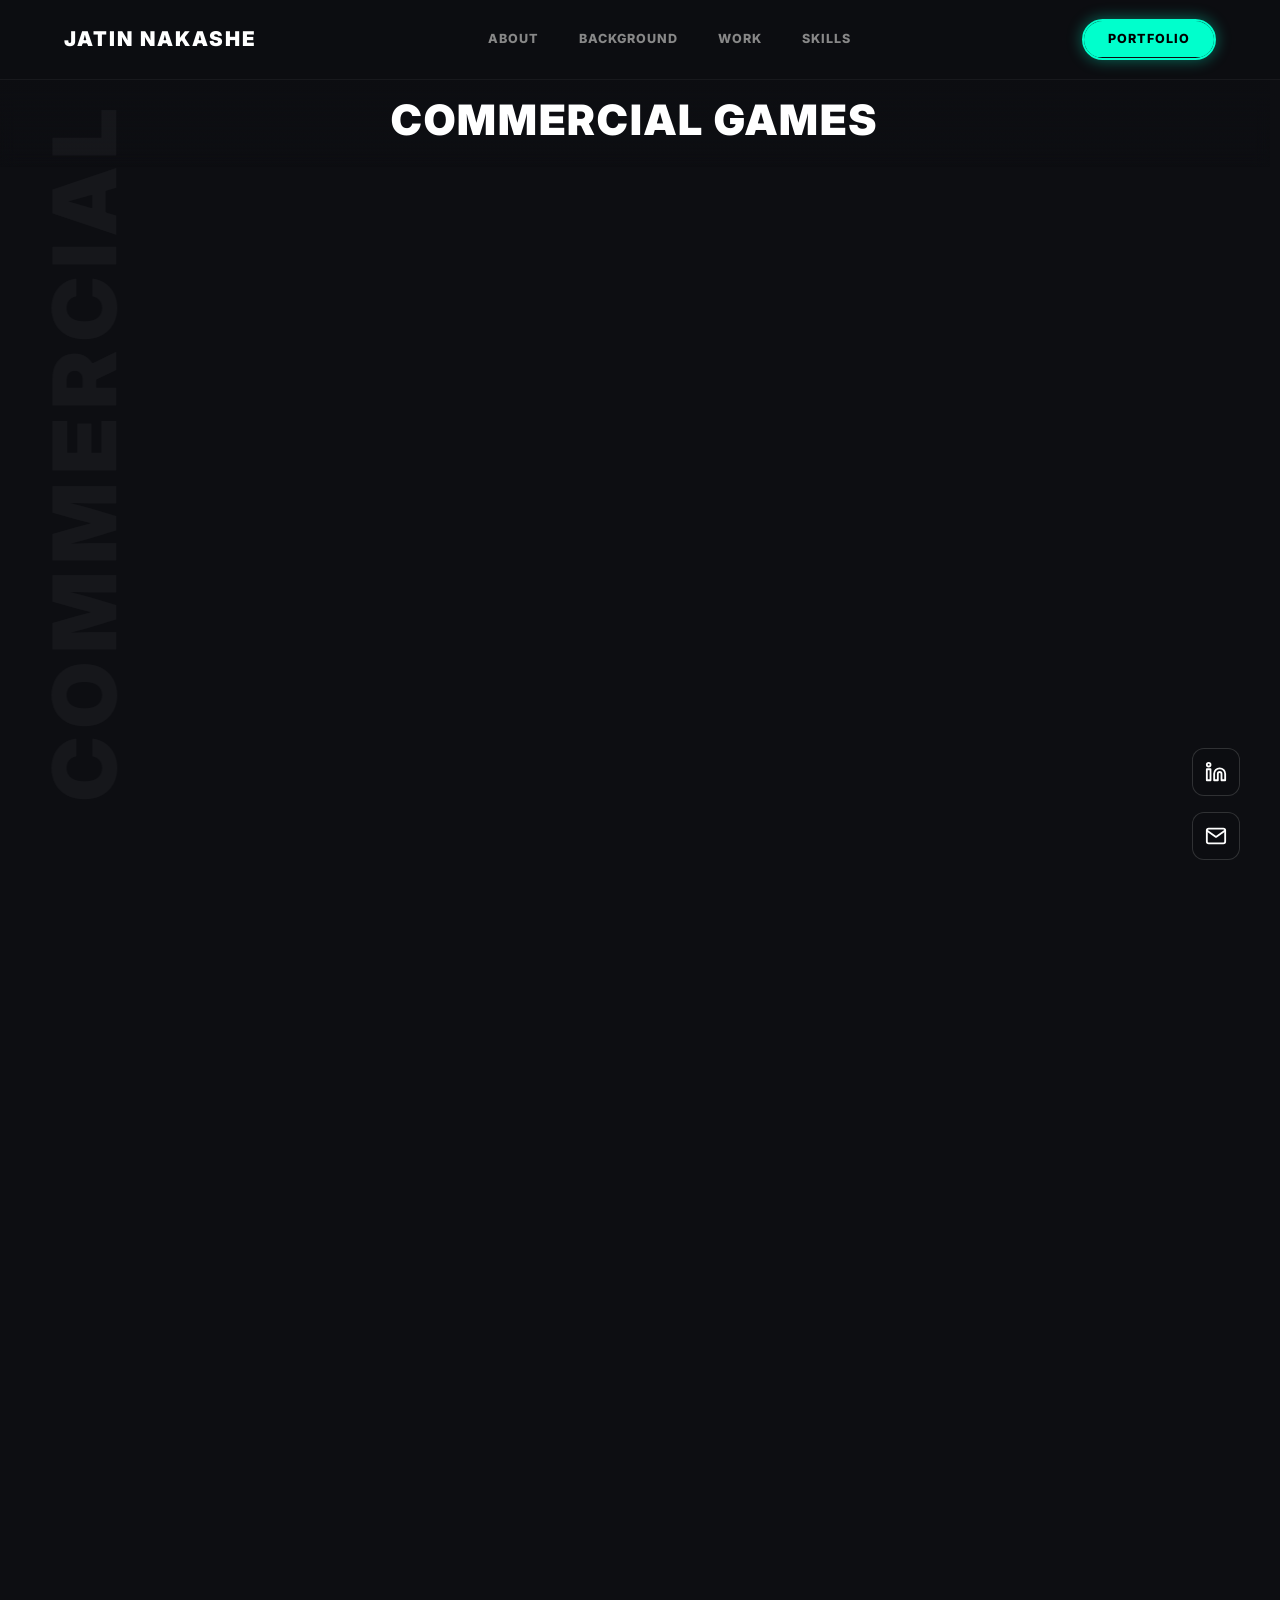
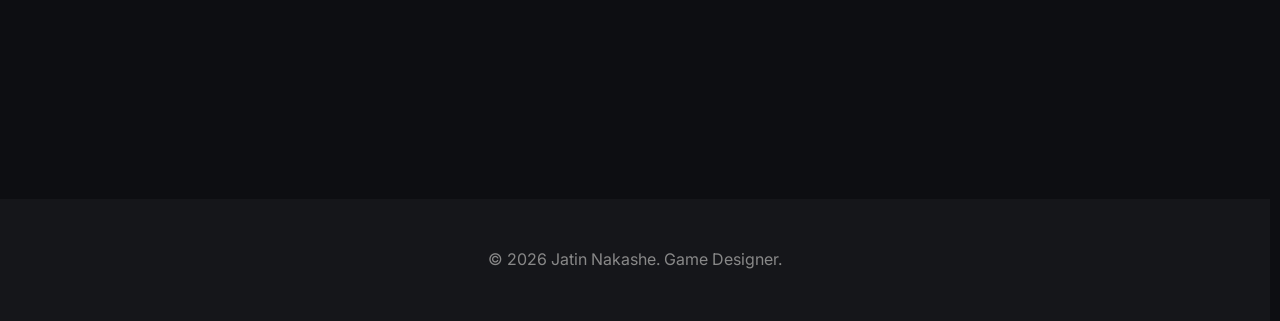
==== commit 9ddc8772: "Required Changes" ====
--- a/Commercial.html
+++ b/Commercial.html
@@ -38,7 +38,7 @@
     <main id="main-content" style="margin-top: 73px; min-height: 80vh; padding: 0 5%; position: relative; z-index: 10;">
         
         <div class="backstory-header">
-            <h2 style="color: var(--accent-color); font-size: 4.236rem; line-height: 1.1; margin: 0; text-transform: uppercase;">Commercial Games</h2>
+            <h2 class="page-section-title">Commercial Games</h2>
         </div>
 
         <div class="project-list-container">
@@ -1739,6 +1739,14 @@
                 if (e.target === lightbox || e.target === wrapper) closeLightbox();
             });
 
+            // Touch swipe support for lightbox
+            let touchStartX = 0;
+            lightbox.addEventListener('touchstart', function(e) { touchStartX = e.changedTouches[0].screenX; }, { passive: true });
+            lightbox.addEventListener('touchend', function(e) {
+                const diff = touchStartX - e.changedTouches[0].screenX;
+                if (Math.abs(diff) > 50) { diff > 0 ? showNext() : showPrev(); }
+            }, { passive: true });
+
             window.addEventListener('keydown', function(e) {
                 if (lightbox.getAttribute('aria-hidden') === 'false') {
                     if (e.key === 'Escape') closeLightbox();
--- a/styles.css
+++ b/styles.css
@@ -334,6 +334,8 @@
     padding: 0; 
     overflow-x: hidden; 
     overflow-y: auto; 
+    -webkit-overflow-scrolling: touch; /* iOS momentum scroll inside modal */
+    overscroll-behavior: contain; /* Prevent background scroll bleed-through */
     border-radius: 10px; 
     background: transparent; 
     display: flex; 
@@ -447,6 +449,12 @@
 .delay-1 { transition-delay: 0.1s; }
 .delay-2 { transition-delay: 0.2s; }
 .delay-3 { transition-delay: 0.3s; }
+.delay-4 { transition-delay: 0.4s; }
+.delay-5 { transition-delay: 0.5s; }
+.delay-6 { transition-delay: 0.6s; }
+.delay-7 { transition-delay: 0.7s; }
+.delay-8 { transition-delay: 0.8s; }
+.delay-9 { transition-delay: 0.9s; }
 
 .timeline-item.left.reveal .timeline-content, .timeline-item.right.reveal .timeline-content { transform: none; opacity: 1; }
 .timeline-item.left.reveal .timeline-content > * { transform: translateX(40px); opacity: 0; transition: transform 0.8s cubic-bezier(0.175, 0.885, 0.32, 1.275), opacity 0.6s ease; }
@@ -498,7 +506,128 @@
     .portfolio-grid { grid-template-columns: 1fr; } .vertical-side-title { display: none; }
 }
 @media (max-width: 520px) { .detail-modal-panel { width: 96%; max-height: 90vh; } .detail-modal-body { padding: 1.25rem; } }
+
+/* =========================================
+   MOBILE MODAL FIXES (large-modal)
+   ========================================= */
+@media (max-width: 768px) {
+    /* Full-screen modal on mobile for better readability */
+    .detail-modal-panel.large-modal {
+        width: 100%;
+        height: 100dvh;
+        height: 100vh;
+        max-height: 100dvh;
+        max-height: 100vh;
+        border-radius: 0;
+        border: none;
+    }
+
+    /* Shrink hero banner drastically on mobile */
+    .modal-hero {
+        height: 180px;
+    }
+
+    /* Scale down hero title on mobile */
+    .modal-hero-title {
+        font-size: 1.6rem;
+        letter-spacing: 1px;
+    }
+
+    .modal-hero-overlay {
+        padding: 1rem 1.2rem;
+    }
+
+    .modal-hero-subtitle,
+    .modal-hero-overlay p {
+        font-size: 0.8rem;
+    }
+
+    /* Single column layout on mobile */
+    .modal-split-layout {
+        grid-template-columns: 1fr;
+        gap: 2rem;
+        padding: 1.5rem 1.2rem;
+    }
+
+    /* Sidebar goes below main content */
+    .modal-sidebar-col {
+        position: relative;
+        top: 0;
+    }
+
+    /* Close button easier to tap */
+    .detail-modal-close {
+        width: 44px;
+        height: 44px;
+        font-size: 1rem;
+        right: 10px;
+        top: 10px;
+    }
+
+    /* Gallery 1-col on mobile */
+    .modal-gallery-grid {
+        grid-template-columns: 1fr;
+    }
+
+    /* Section titles smaller */
+    .modal-section-title {
+        font-size: 1.272rem !important;
+    }
+
+    /* Backstory header title responsive */
+    .backstory-header h2 {
+        font-size: 1.8rem;
+    }
+
+    /* Page titles (Commercial / Personal / Ideas) */
+    [style*="font-size: 4.236rem"] {
+        font-size: 2rem !important;
+    }
+
+    /* VFX carousel nav buttons — bigger tap targets */
+    .vfx-prev, .vfx-next {
+        width: 40px !important;
+        height: 40px !important;
+        font-size: 1.1rem !important;
+        left: 0.4rem !important;
+    }
+    .vfx-next {
+        left: auto !important;
+        right: 0.4rem !important;
+    }
+
+    /* Project row content padding */
+    .project-row-content {
+        padding: 1.5rem !important;
+    }
+
+    /* Project title responsive */
+    .project-row-content h3 {
+        font-size: 1.5rem !important;
+    }
+}
 @media (max-width: 480px) { .experience-grid-side { grid-template-columns: 1fr; } }
+
+/* Responsive page section title (used on Commercial, Personal, Ideas) */
+.page-section-title {
+    color: var(--accent-color);
+    font-size: 4.236rem;
+    line-height: 1.1;
+    margin: 0;
+    text-transform: uppercase;
+}
+
+@media (max-width: 768px) {
+    .page-section-title {
+        font-size: 2.2rem;
+    }
+}
+
+@media (max-width: 480px) {
+    .page-section-title {
+        font-size: 1.7rem;
+    }
+}
 
 /* =========================================
    AAA CYBER-SWEEP PAGE TRANSITIONS
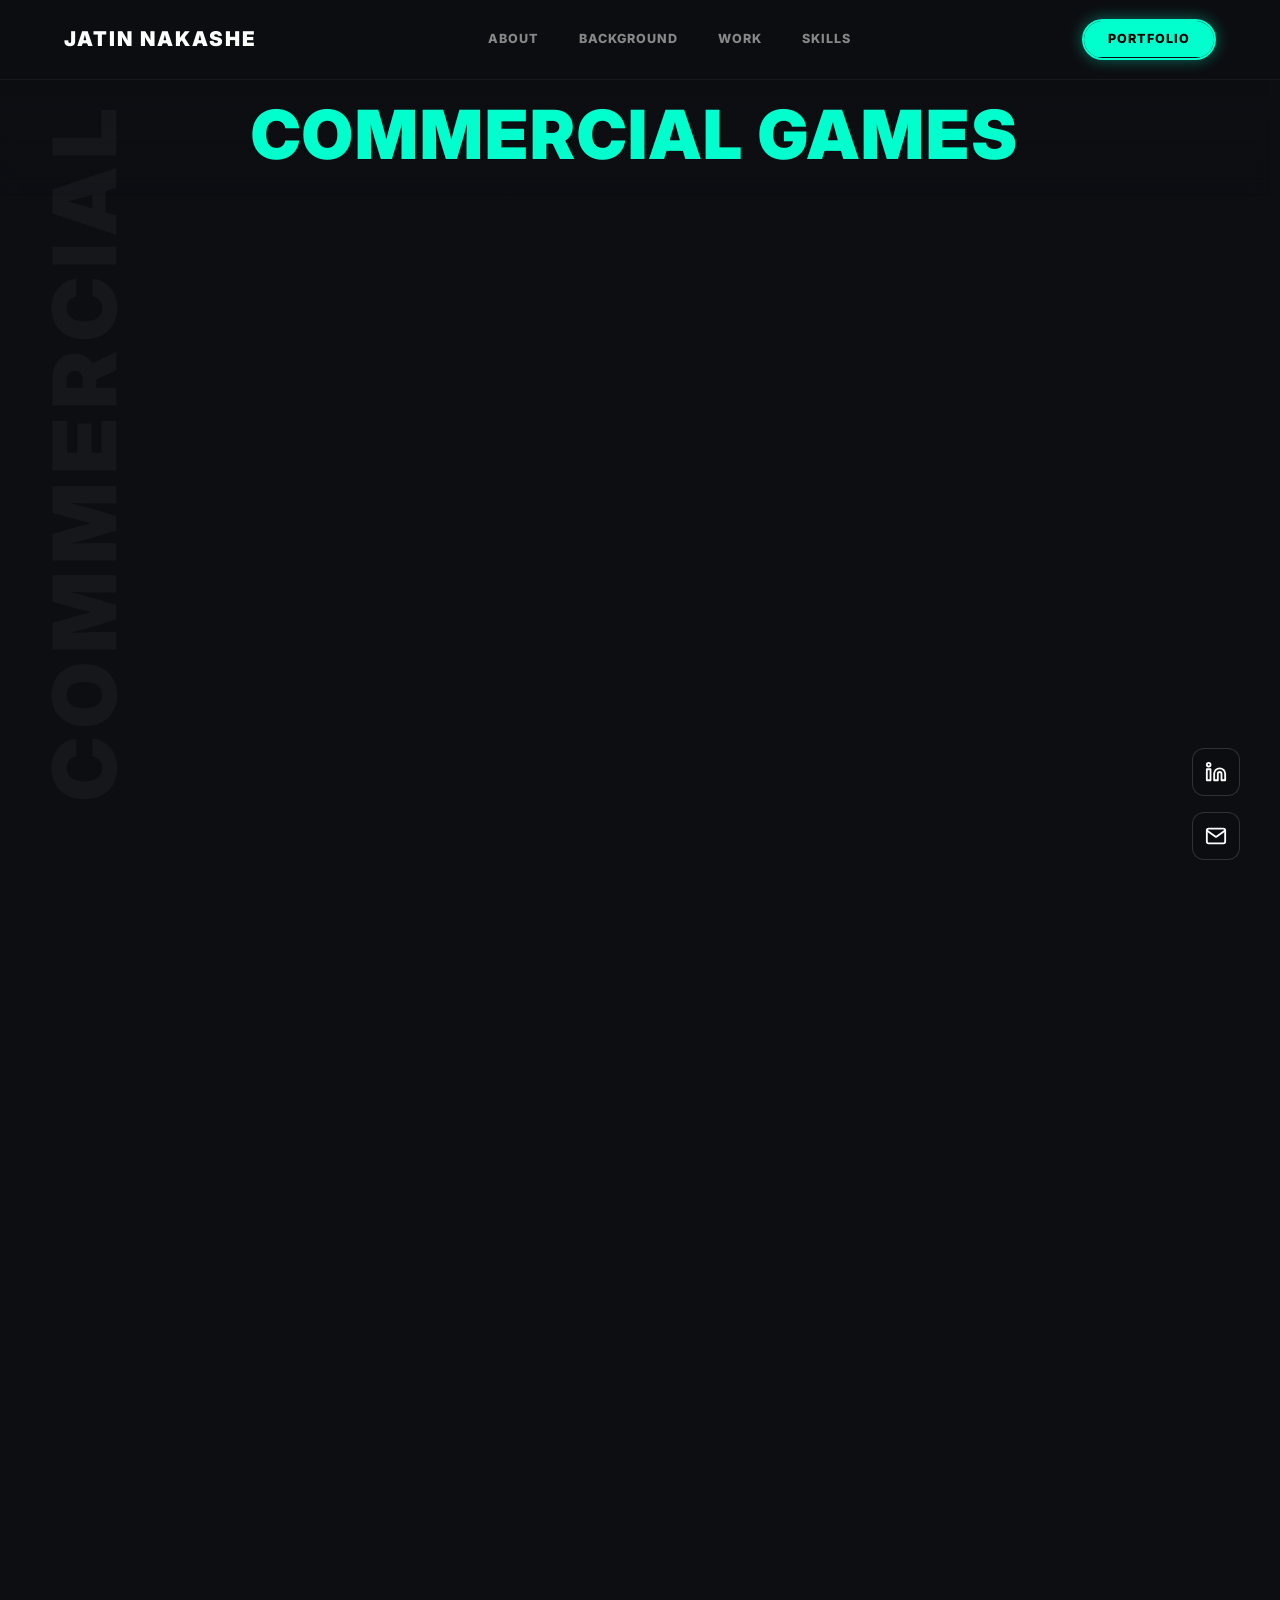
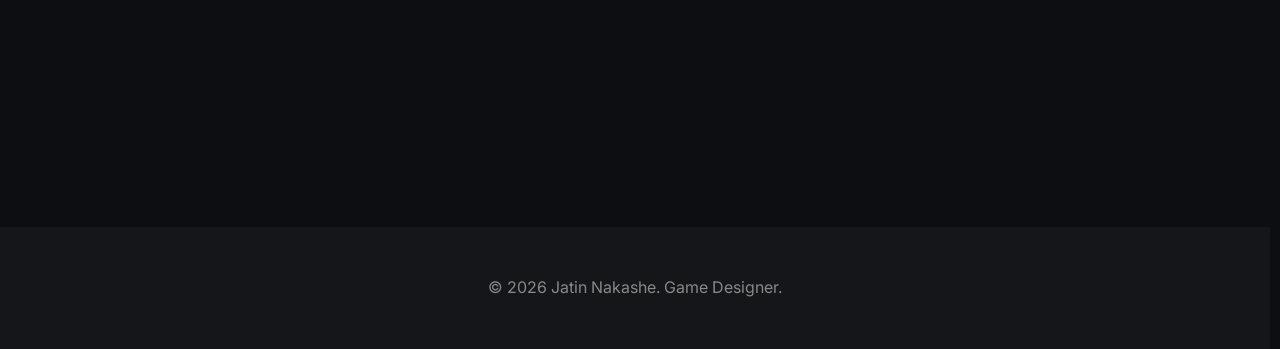
==== commit ae1eb512: "revert changes" ====
--- a/Commercial.html
+++ b/Commercial.html
@@ -38,7 +38,7 @@
     <main id="main-content" style="margin-top: 73px; min-height: 80vh; padding: 0 5%; position: relative; z-index: 10;">
         
         <div class="backstory-header">
-            <h2 class="page-section-title">Commercial Games</h2>
+            <h2 style="color: var(--accent-color); font-size: 4.236rem; line-height: 1.1; margin: 0; text-transform: uppercase;">Commercial Games</h2>
         </div>
 
         <div class="project-list-container">
@@ -1739,14 +1739,6 @@
                 if (e.target === lightbox || e.target === wrapper) closeLightbox();
             });
 
-            // Touch swipe support for lightbox
-            let touchStartX = 0;
-            lightbox.addEventListener('touchstart', function(e) { touchStartX = e.changedTouches[0].screenX; }, { passive: true });
-            lightbox.addEventListener('touchend', function(e) {
-                const diff = touchStartX - e.changedTouches[0].screenX;
-                if (Math.abs(diff) > 50) { diff > 0 ? showNext() : showPrev(); }
-            }, { passive: true });
-
             window.addEventListener('keydown', function(e) {
                 if (lightbox.getAttribute('aria-hidden') === 'false') {
                     if (e.key === 'Escape') closeLightbox();
--- a/styles.css
+++ b/styles.css
@@ -334,8 +334,6 @@
     padding: 0; 
     overflow-x: hidden; 
     overflow-y: auto; 
-    -webkit-overflow-scrolling: touch; /* iOS momentum scroll inside modal */
-    overscroll-behavior: contain; /* Prevent background scroll bleed-through */
     border-radius: 10px; 
     background: transparent; 
     display: flex; 
@@ -449,12 +447,6 @@
 .delay-1 { transition-delay: 0.1s; }
 .delay-2 { transition-delay: 0.2s; }
 .delay-3 { transition-delay: 0.3s; }
-.delay-4 { transition-delay: 0.4s; }
-.delay-5 { transition-delay: 0.5s; }
-.delay-6 { transition-delay: 0.6s; }
-.delay-7 { transition-delay: 0.7s; }
-.delay-8 { transition-delay: 0.8s; }
-.delay-9 { transition-delay: 0.9s; }
 
 .timeline-item.left.reveal .timeline-content, .timeline-item.right.reveal .timeline-content { transform: none; opacity: 1; }
 .timeline-item.left.reveal .timeline-content > * { transform: translateX(40px); opacity: 0; transition: transform 0.8s cubic-bezier(0.175, 0.885, 0.32, 1.275), opacity 0.6s ease; }
@@ -506,128 +498,7 @@
     .portfolio-grid { grid-template-columns: 1fr; } .vertical-side-title { display: none; }
 }
 @media (max-width: 520px) { .detail-modal-panel { width: 96%; max-height: 90vh; } .detail-modal-body { padding: 1.25rem; } }
-
-/* =========================================
-   MOBILE MODAL FIXES (large-modal)
-   ========================================= */
-@media (max-width: 768px) {
-    /* Full-screen modal on mobile for better readability */
-    .detail-modal-panel.large-modal {
-        width: 100%;
-        height: 100dvh;
-        height: 100vh;
-        max-height: 100dvh;
-        max-height: 100vh;
-        border-radius: 0;
-        border: none;
-    }
-
-    /* Shrink hero banner drastically on mobile */
-    .modal-hero {
-        height: 180px;
-    }
-
-    /* Scale down hero title on mobile */
-    .modal-hero-title {
-        font-size: 1.6rem;
-        letter-spacing: 1px;
-    }
-
-    .modal-hero-overlay {
-        padding: 1rem 1.2rem;
-    }
-
-    .modal-hero-subtitle,
-    .modal-hero-overlay p {
-        font-size: 0.8rem;
-    }
-
-    /* Single column layout on mobile */
-    .modal-split-layout {
-        grid-template-columns: 1fr;
-        gap: 2rem;
-        padding: 1.5rem 1.2rem;
-    }
-
-    /* Sidebar goes below main content */
-    .modal-sidebar-col {
-        position: relative;
-        top: 0;
-    }
-
-    /* Close button easier to tap */
-    .detail-modal-close {
-        width: 44px;
-        height: 44px;
-        font-size: 1rem;
-        right: 10px;
-        top: 10px;
-    }
-
-    /* Gallery 1-col on mobile */
-    .modal-gallery-grid {
-        grid-template-columns: 1fr;
-    }
-
-    /* Section titles smaller */
-    .modal-section-title {
-        font-size: 1.272rem !important;
-    }
-
-    /* Backstory header title responsive */
-    .backstory-header h2 {
-        font-size: 1.8rem;
-    }
-
-    /* Page titles (Commercial / Personal / Ideas) */
-    [style*="font-size: 4.236rem"] {
-        font-size: 2rem !important;
-    }
-
-    /* VFX carousel nav buttons — bigger tap targets */
-    .vfx-prev, .vfx-next {
-        width: 40px !important;
-        height: 40px !important;
-        font-size: 1.1rem !important;
-        left: 0.4rem !important;
-    }
-    .vfx-next {
-        left: auto !important;
-        right: 0.4rem !important;
-    }
-
-    /* Project row content padding */
-    .project-row-content {
-        padding: 1.5rem !important;
-    }
-
-    /* Project title responsive */
-    .project-row-content h3 {
-        font-size: 1.5rem !important;
-    }
-}
 @media (max-width: 480px) { .experience-grid-side { grid-template-columns: 1fr; } }
-
-/* Responsive page section title (used on Commercial, Personal, Ideas) */
-.page-section-title {
-    color: var(--accent-color);
-    font-size: 4.236rem;
-    line-height: 1.1;
-    margin: 0;
-    text-transform: uppercase;
-}
-
-@media (max-width: 768px) {
-    .page-section-title {
-        font-size: 2.2rem;
-    }
-}
-
-@media (max-width: 480px) {
-    .page-section-title {
-        font-size: 1.7rem;
-    }
-}
 
 /* =========================================
    AAA CYBER-SWEEP PAGE TRANSITIONS
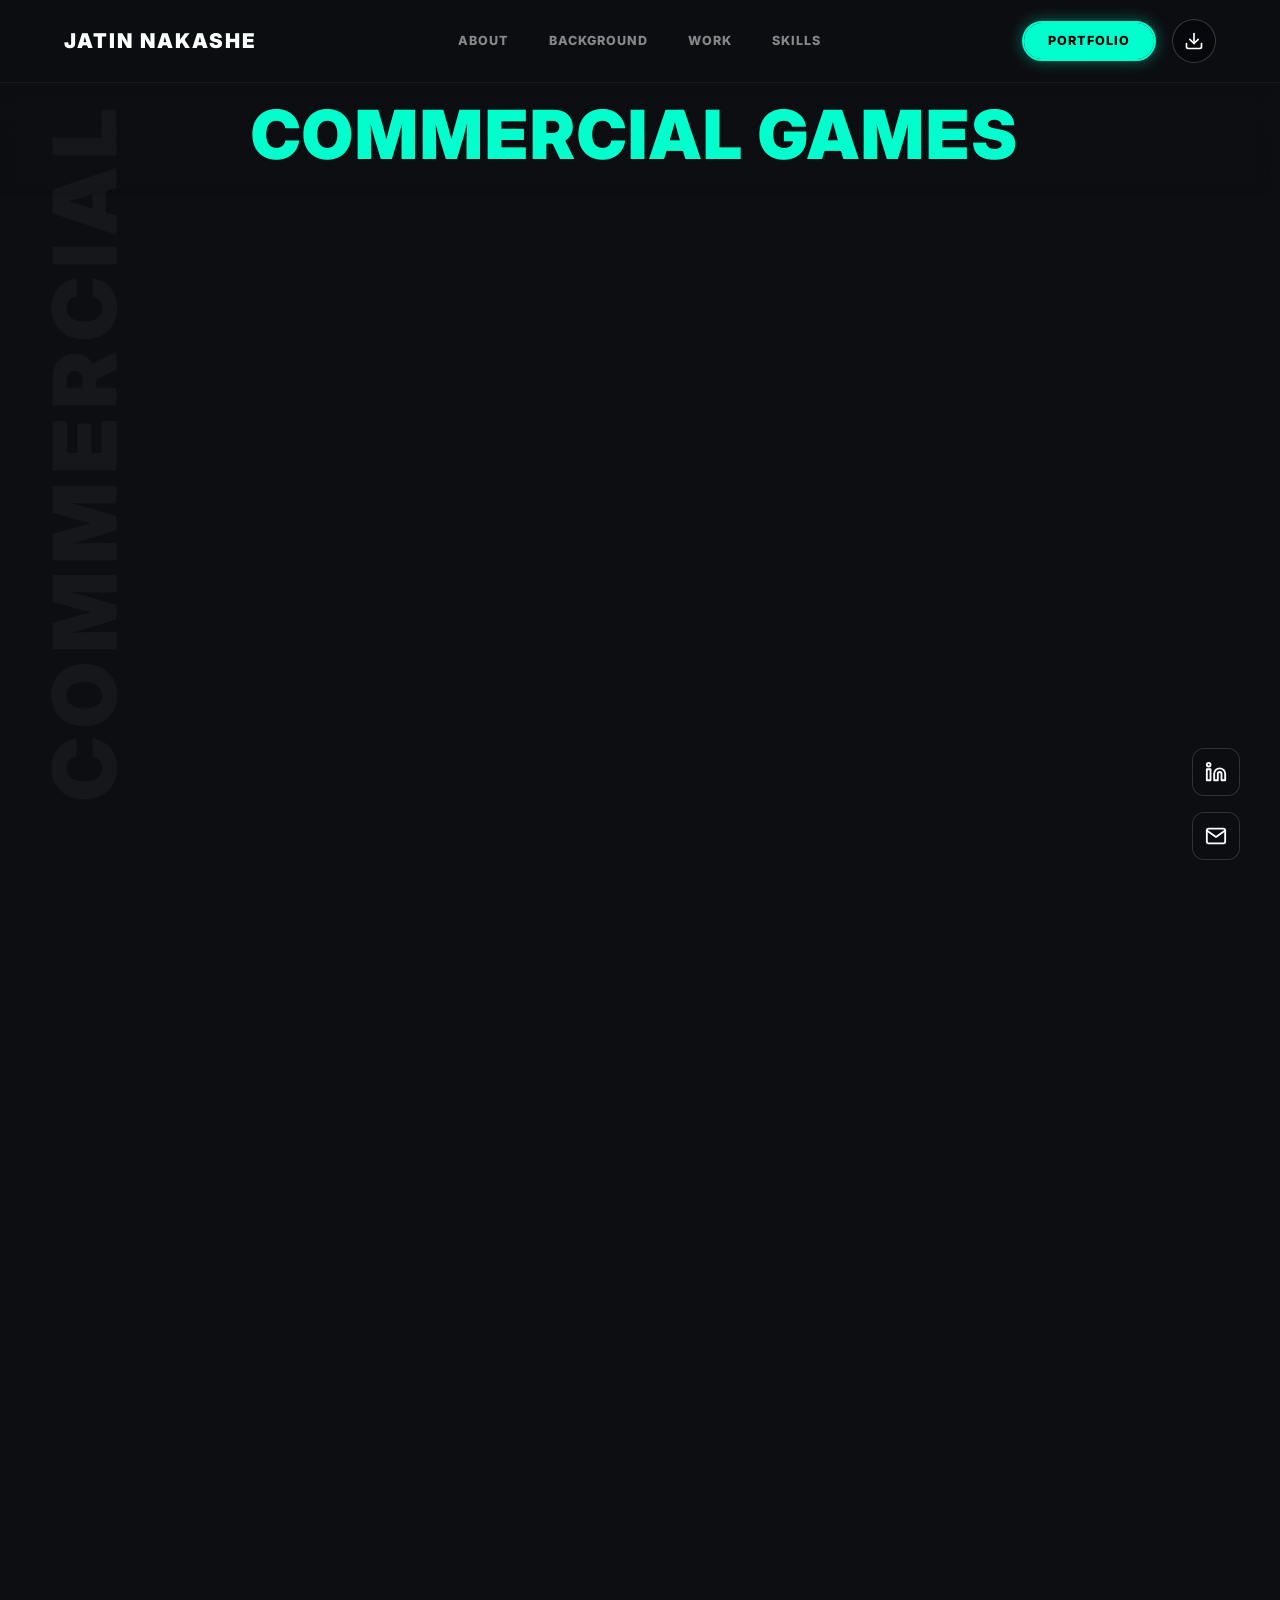
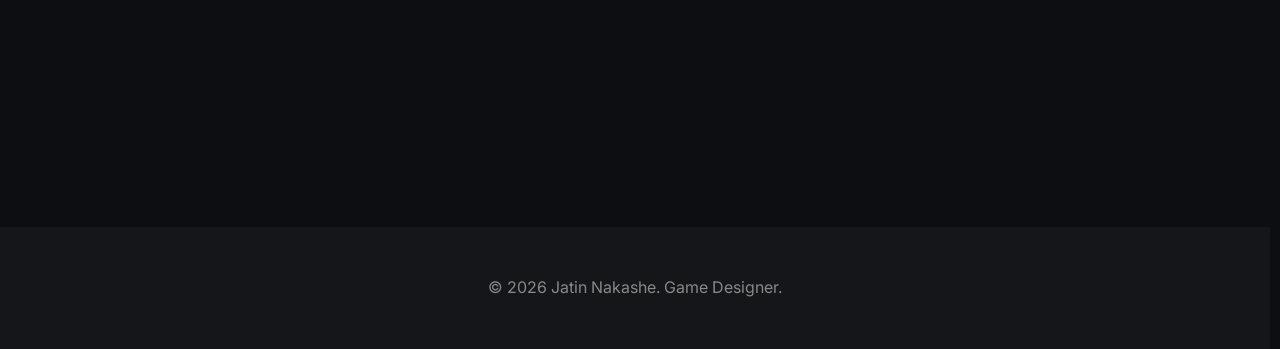
==== commit d833be7d: "downloadable resume and logo" ====
--- a/Commercial.html
+++ b/Commercial.html
@@ -4,6 +4,7 @@
     <meta charset="UTF-8">
     <meta name="viewport" content="width=device-width, initial-scale=1.0">
     <title>Commercial Games | Jatin Nakashe</title>
+    <link rel="icon" type="image/png" href="Images/favicon.png">
     <link rel="stylesheet" href="styles.css">
     <link href="https://fonts.googleapis.com/css2?family=Inter:wght@400;700;800;900&display=swap" rel="stylesheet">
     <script src="https://unpkg.com/lenis@1.1.13/dist/lenis.min.js"></script>
@@ -30,7 +31,19 @@
             <a href="index.html#experience">Work</a>
             <a href="index.html#skills">Skills</a>
         </div>
+
+        <div style="display: flex; gap: 1rem; align-items: center;">
         <a href="Portfolio.html" class="nav-cta active">Portfolio</a>
+
+        <a href="Jatin_Nakashe-Resume.pdf" download="Jatin_Nakashe_Resume.pdf" class="resume-download-btn">
+                <svg class="download-icon" viewBox="0 0 24 24" width="20" height="20" fill="none" stroke="currentColor" stroke-width="2" stroke-linecap="round" stroke-linejoin="round">
+                    <path d="M21 15v4a2 2 0 0 1-2 2H5a2 2 0 0 1-2-2v-4"></path>
+                    <polyline points="7 10 12 15 17 10"></polyline>
+                    <line x1="12" y1="15" x2="12" y2="3"></line>
+                </svg>
+                <span class="download-text">Resume</span>
+            </a>
+        </div>
     </nav>
 
     <div class="vertical-side-title">COMMERCIAL</div>
--- a/styles.css
+++ b/styles.css
@@ -938,4 +938,64 @@
     transform: translate(-50%, -50%) scale(1.1);
     background: rgba(0,255,204,0.9);
     color: #000;
+}
+
+/* =========================
+   Juicy Download Button
+   ========================= */
+.resume-download-btn {
+    display: flex;
+    align-items: center;
+    justify-content: center;
+    width: 44px;
+    height: 44px;
+    border-radius: 50px;
+    border: 1px solid rgba(255, 255, 255, 0.2);
+    color: #ffffff;
+    text-decoration: none;
+    overflow: hidden;
+    /* The cubic-bezier makes the expansion bouncy and springy */
+    transition: all 0.4s cubic-bezier(0.175, 0.885, 0.32, 1.275);
+    background: rgba(0, 0, 0, 0.3);
+    backdrop-filter: blur(5px);
+    gap: 0;
+}
+
+.resume-download-btn .download-icon {
+    min-width: 20px;
+    transition: transform 0.3s ease;
+}
+
+.resume-download-btn .download-text {
+    max-width: 0;
+    opacity: 0;
+    font-size: 0.85rem;
+    font-weight: 700;
+    text-transform: uppercase;
+    letter-spacing: 1px;
+    white-space: nowrap;
+    transition: all 0.4s ease;
+}
+
+/* The Spring-Open Hover State (Filled) */
+.resume-download-btn:hover {
+    width: 140px; 
+    border-color: var(--accent-color);
+    background: var(--accent-color); /* Solid Fill! */
+    box-shadow: 0 0 20px rgba(0, 255, 204, 0.4);
+    color: #000000; /* Dark text for contrast */
+    gap: 8px;
+    padding: 0 16px;
+}
+
+/* The Text Sliding In */
+.resume-download-btn:hover .download-text {
+    max-width: 100px; 
+    opacity: 1;
+}
+
+/* The Arrow Bouncing Down (Inverted Color) */
+.resume-download-btn:hover .download-icon {
+    transform: translateY(3px); 
+    stroke: #000000; /* Dark icon for contrast against the cyan background */
 }
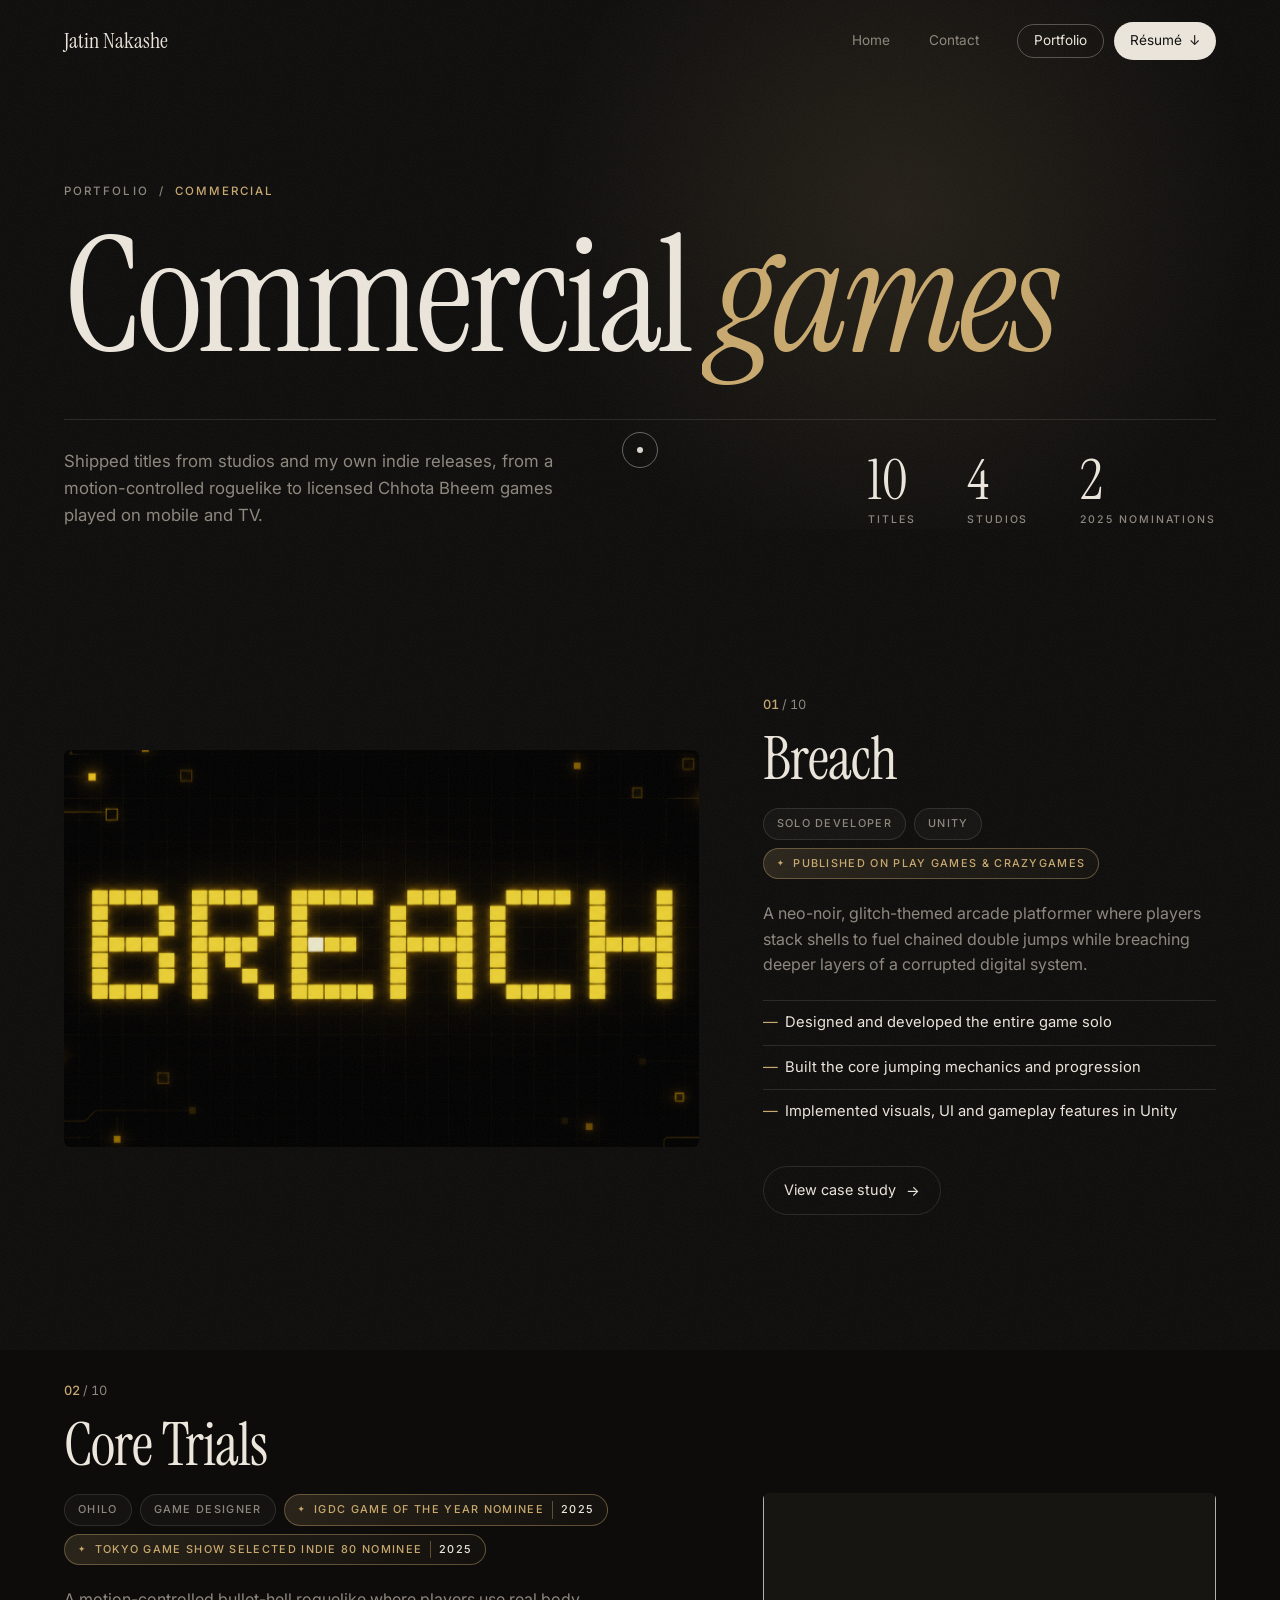
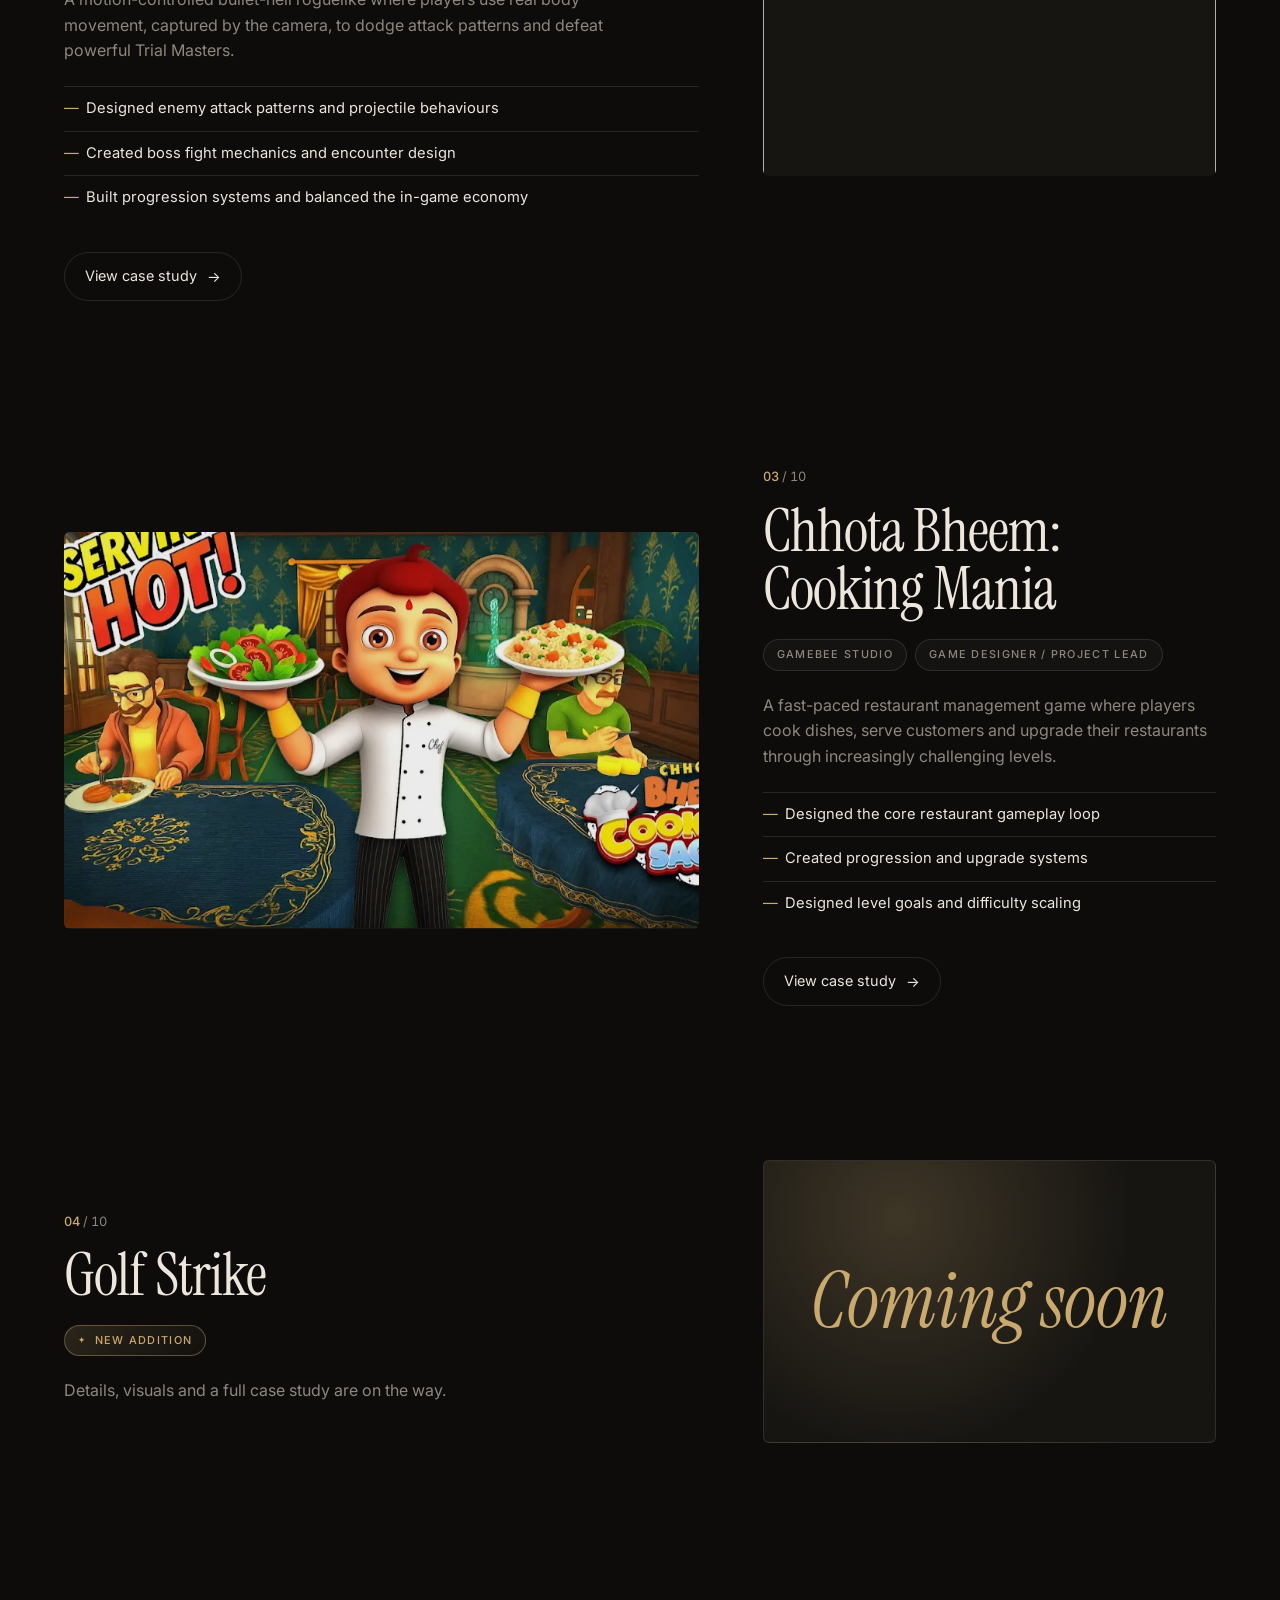
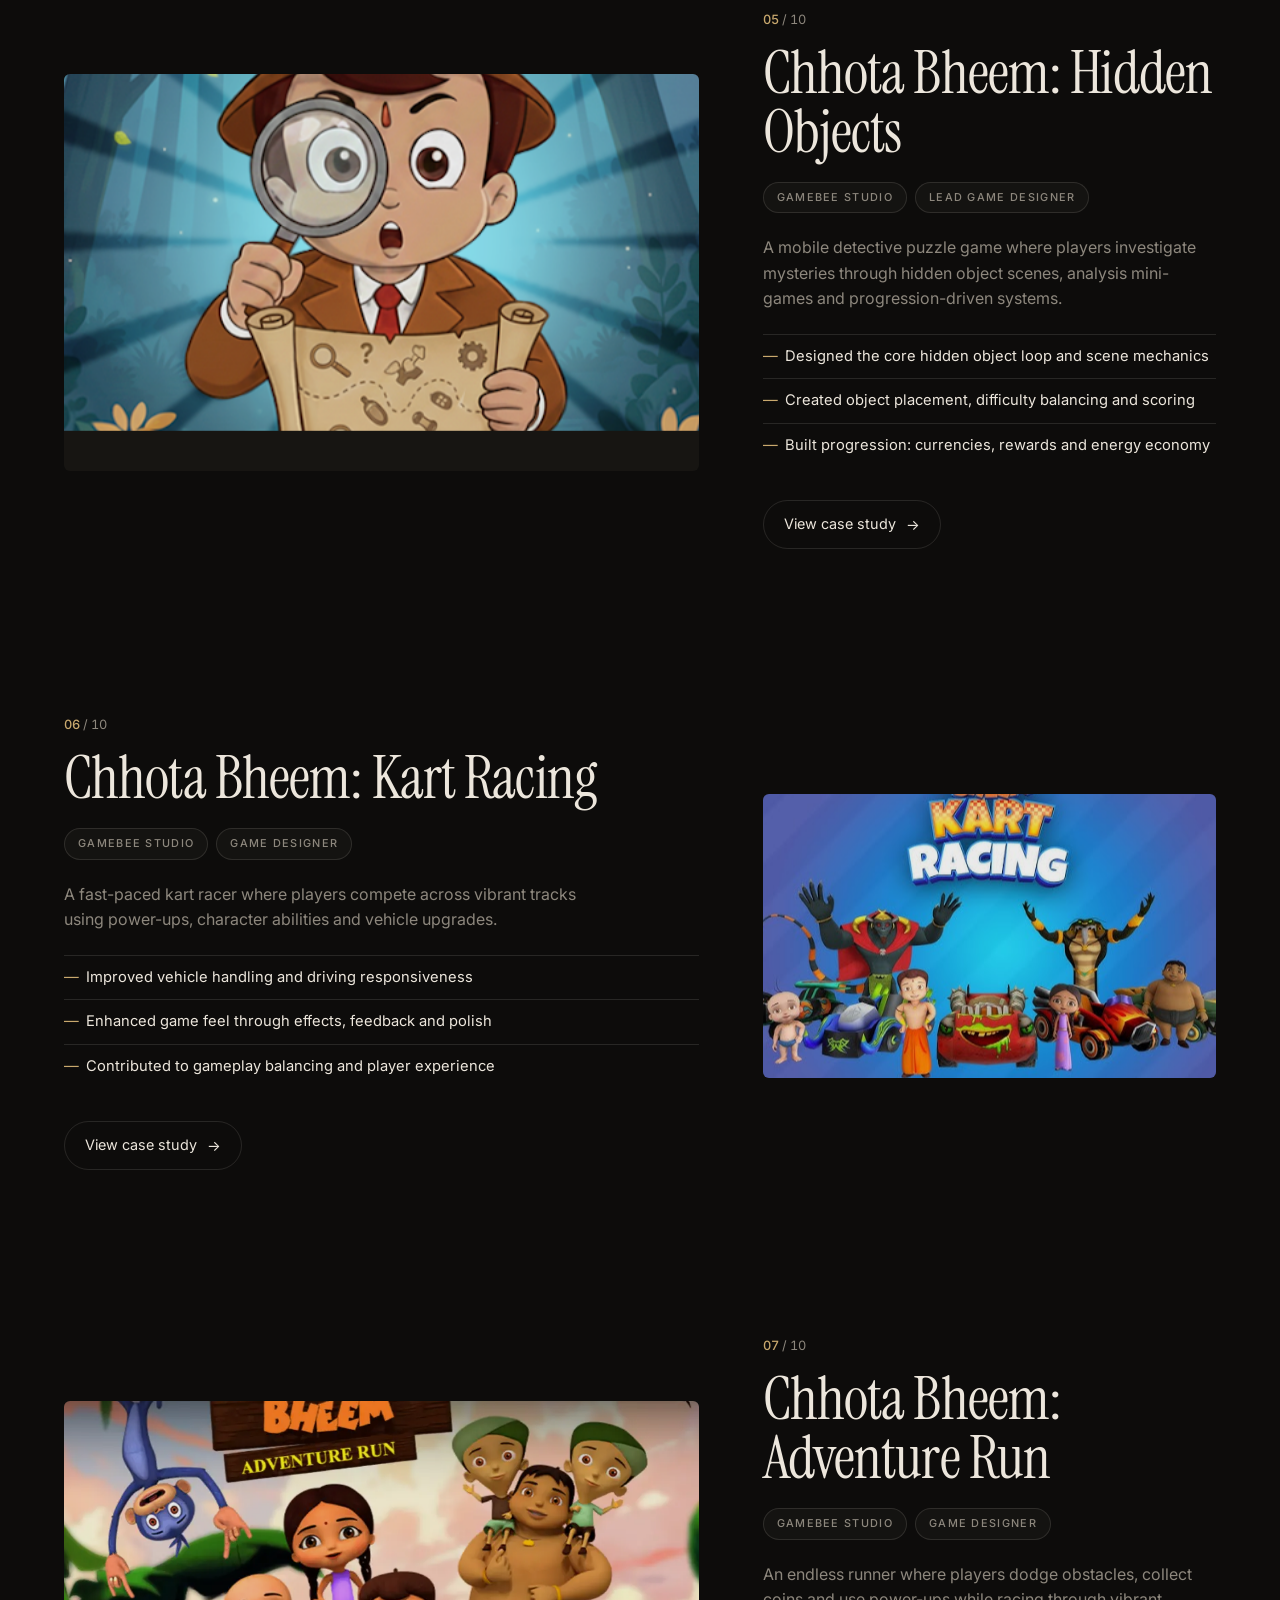
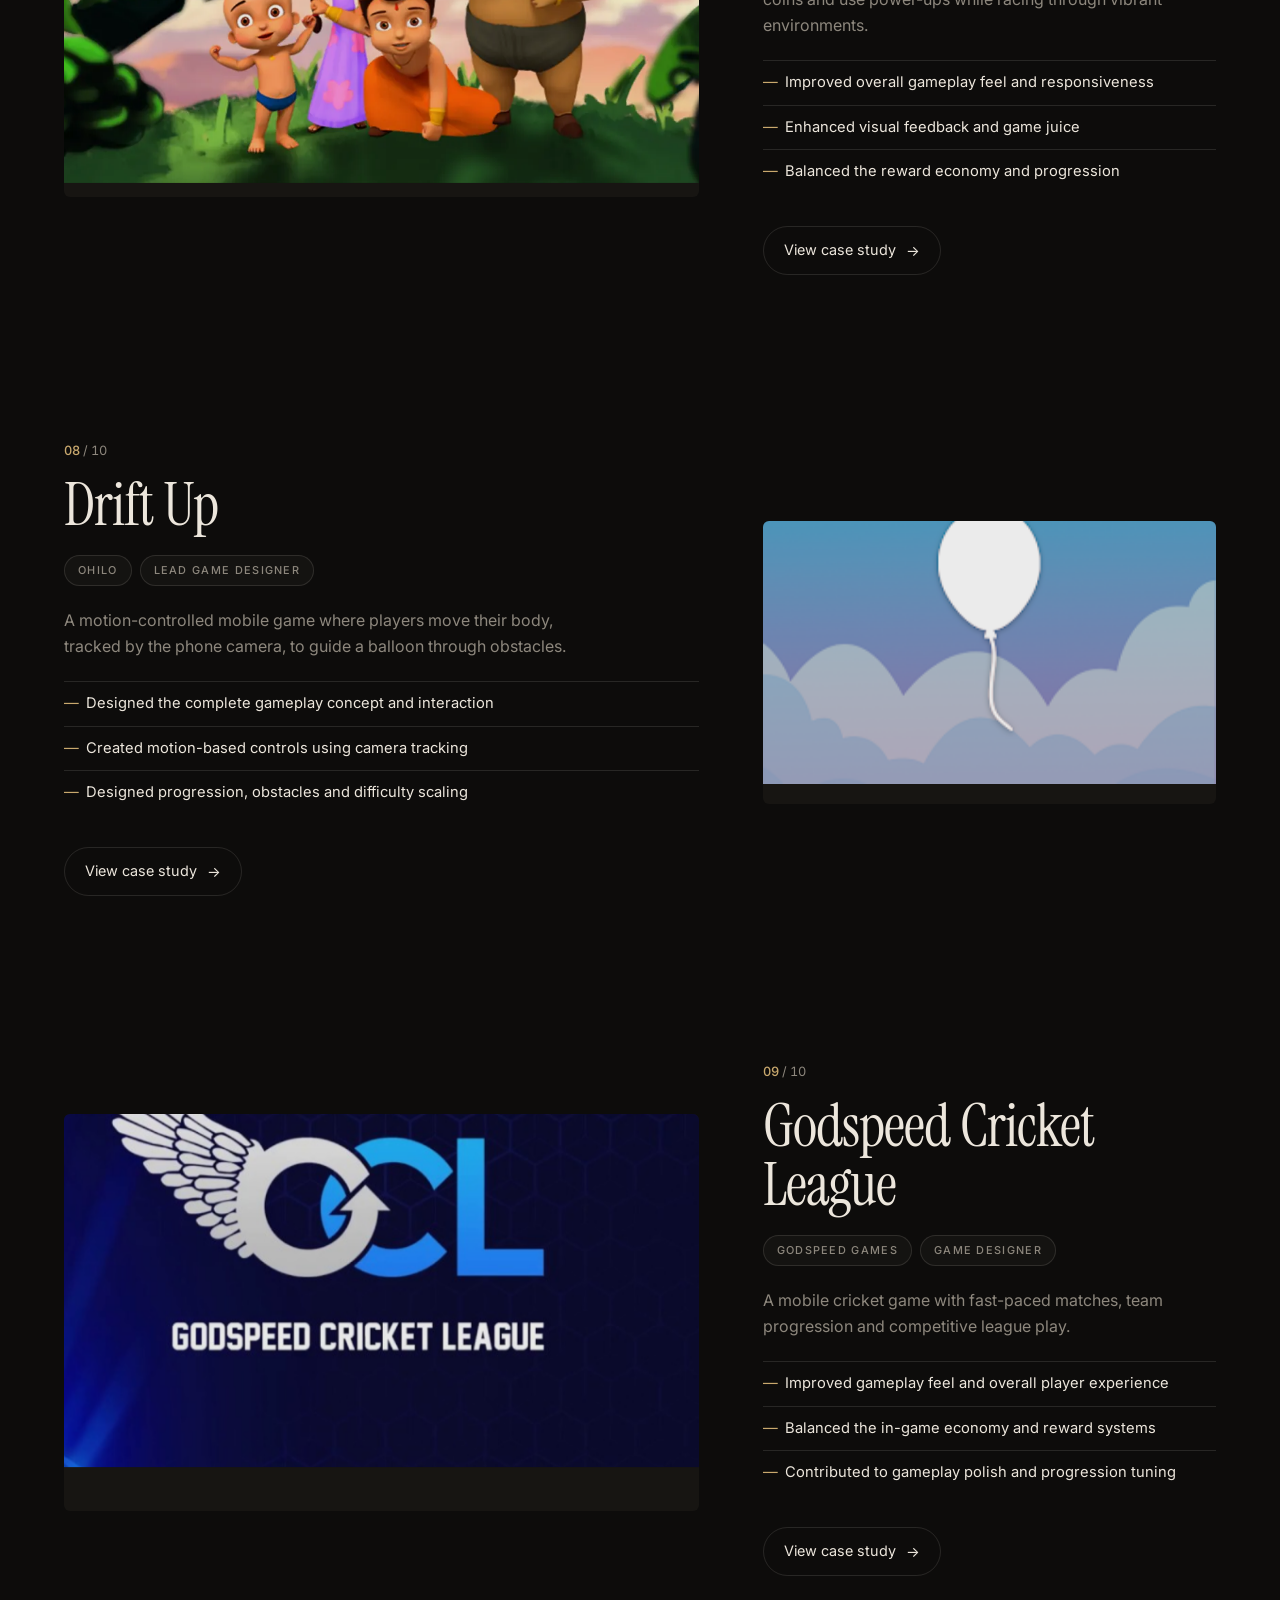
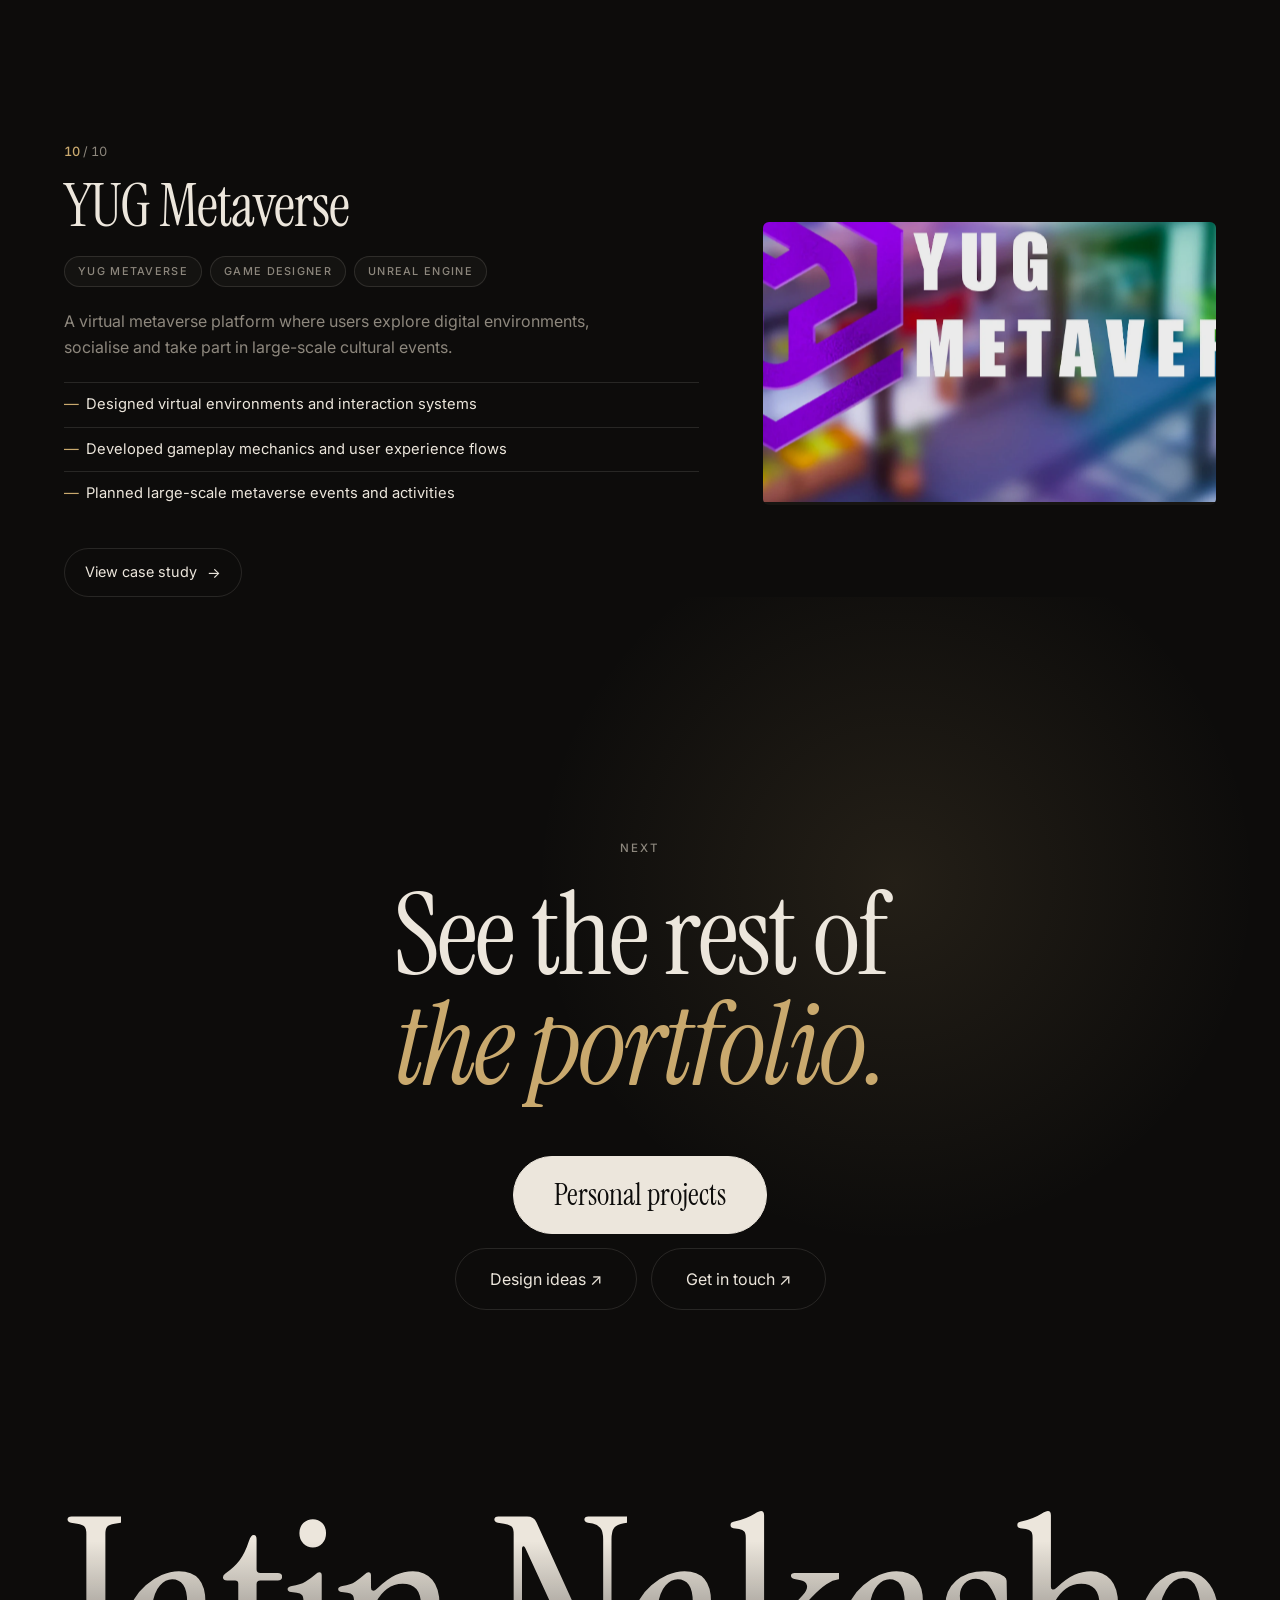
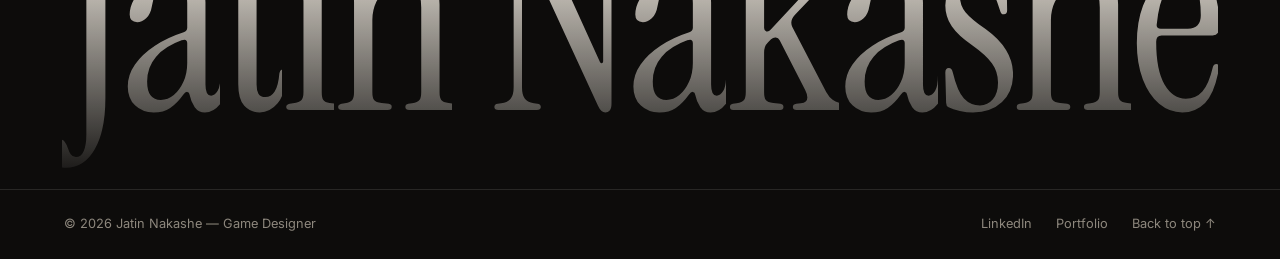
==== commit bc98f1df: "Website Overhaul" ====
--- a/Commercial.html
+++ b/Commercial.html
@@ -4,1763 +4,852 @@
     <meta charset="UTF-8">
     <meta name="viewport" content="width=device-width, initial-scale=1.0">
     <title>Commercial Games | Jatin Nakashe</title>
-    <link rel="icon" type="image/png" href="Images/favicon.png">
-    <link rel="stylesheet" href="styles.css">
-    <link href="https://fonts.googleapis.com/css2?family=Inter:wght@400;700;800;900&display=swap" rel="stylesheet">
+    <meta name="description" content="Commercial games designed by Jatin Nakashe: Breach, Core Trials, Chhota Bheem titles, Drift Up and more.">
+    <meta name="theme-color" content="#0d0c0b">
+    <link rel="icon" type="image/svg+xml" href="favicon.svg">
+    <link rel="icon" type="image/png" sizes="32x32" href="Images/favicon.png">
+    <link rel="apple-touch-icon" href="apple-touch-icon.png">
+    <link rel="preconnect" href="https://fonts.googleapis.com">
+    <link rel="preconnect" href="https://fonts.gstatic.com" crossorigin>
+    <link href="https://fonts.googleapis.com/css2?family=Instrument+Serif:ital@0;1&family=Inter:wght@400;500&display=swap" rel="stylesheet">
+    <link rel="stylesheet" href="site.css">
     <script src="https://unpkg.com/lenis@1.1.13/dist/lenis.min.js"></script>
+
+    <!-- Google tag (gtag.js) -->
+<script async src="https://www.googletagmanager.com/gtag/js?id=G-4GN5QG210P"></script>
+<script>
+  window.dataLayer = window.dataLayer || [];
+  function gtag(){dataLayer.push(arguments);}
+  gtag('js', new Date());
+
+  gtag('config', 'G-4GN5QG210P');
+</script>
+
 </head>
 <body>
 
-    <div class="page-transition">
-        <div class="swipe-layer cyan-layer"></div>
-        <div class="swipe-layer dark-layer"></div>
-    </div>
-
-    <div class="global-video-bg">
-        <video autoplay muted loop playsinline id="bg-video">
-            <source src="Videos/background.mp4" type="video/mp4">
-        </video>
-        <div class="video-overlay"></div>
-    </div>
-
-    <nav class="top-nav">
-        <a href="index.html" class="nav-logo">Jatin Nakashe</a>
-        <div class="nav-links">
-            <a href="index.html#about">About</a>
-            <a href="index.html#backstory">Background</a>
-            <a href="index.html#experience">Work</a>
-            <a href="index.html#skills">Skills</a>
-        </div>
-
-        <div style="display: flex; gap: 1rem; align-items: center;">
-        <a href="Portfolio.html" class="nav-cta active">Portfolio</a>
-
-        <a href="Jatin_Nakashe-Resume.pdf" download="Jatin_Nakashe_Resume.pdf" class="resume-download-btn">
-                <svg class="download-icon" viewBox="0 0 24 24" width="20" height="20" fill="none" stroke="currentColor" stroke-width="2" stroke-linecap="round" stroke-linejoin="round">
-                    <path d="M21 15v4a2 2 0 0 1-2 2H5a2 2 0 0 1-2-2v-4"></path>
-                    <polyline points="7 10 12 15 17 10"></polyline>
-                    <line x1="12" y1="15" x2="12" y2="3"></line>
-                </svg>
-                <span class="download-text">Resume</span>
-            </a>
-        </div>
-    </nav>
-
-    <div class="vertical-side-title">COMMERCIAL</div>
-
-    <main id="main-content" style="margin-top: 73px; min-height: 80vh; padding: 0 5%; position: relative; z-index: 10;">
-        
-        <div class="backstory-header">
-            <h2 style="color: var(--accent-color); font-size: 4.236rem; line-height: 1.1; margin: 0; text-transform: uppercase;">Commercial Games</h2>
-        </div>
-
-        <div class="project-list-container">
-
-
-
-        <div class="project-row-card reveal delay-1">
-                <div class="project-row-image" style="background: url('Images/Core Trials/Core Trials.jpeg') center/cover no-repeat;"></div>
-                <div class="project-row-content">
-                    <div class="project-header">
-                        <h3>Core Trials</h3>
-                        <span class="role-tag">Game Designer • IGDC GOTY Nominee</span>
-                    </div>
-                    <p>A motion-controlled bullet-hell roguelike where players use real body movement captured by the camera to dodge attack patterns and defeat powerful Trial Masters.</p>
-                    <h4 class="task-heading">Task Overview</h4>
-                    <ul class="task-list">
-                        <li>Designed enemy attack patterns and projectile behaviors</li>
+    <div class="curtain enter" aria-hidden="true"></div>
+    <div class="progress" aria-hidden="true"></div>
+    <div class="cursor" aria-hidden="true"></div>
+    <div class="cursor-ring" aria-hidden="true">View</div>
+
+    <header class="nav" id="nav">
+        <a href="index.html" class="nav-name intro">Jatin Nakashe</a>
+        <nav class="nav-links intro" aria-label="Primary" style="--d:100ms">
+            <a href="index.html">Home</a>
+            <a href="index.html#contact" class="nav-contact">Contact</a>
+            <a href="Portfolio.html" class="nav-portfolio" data-magnetic><span class="roll"><span>Portfolio</span></span></a>
+            <a href="Jatin_Nakashe-Resume.pdf" download="Jatin_Nakashe_Resume.pdf" class="nav-resume" data-magnetic><span class="roll"><span>Résumé</span></span><span class="nav-ico" aria-hidden="true">↓</span></a>
+        </nav>
+    </header>
+
+    <main id="top">
+
+        <section class="page-head glow">
+            <p class="eyebrow crumbs intro" style="--d:200ms"><a href="Portfolio.html">Portfolio</a> <span>/</span> <span class="idx">Commercial</span></p>
+            <h1 class="hero-title page-title split">Commercial <em>games</em></h1>
+            <div class="page-foot intro" style="--d:600ms">
+                <p class="hero-intro">Shipped titles from studios and my own indie releases, from a motion-controlled roguelike to licensed Chhota Bheem games played on mobile and TV.</p>
+                <div class="stats">
+                    <div class="stat"><span class="stat-num" data-count="10">0</span><span class="eyebrow">Titles</span></div>
+                    <div class="stat"><span class="stat-num" data-count="4">0</span><span class="eyebrow">Studios</span></div>
+                    <div class="stat"><span class="stat-num" data-count="2">0</span><span class="eyebrow">2025 nominations</span></div>
+                </div>
+            </div>
+        </section>
+
+        <ol class="projects">
+
+            <li class="project">
+                <button class="project-media" data-case="breach" data-cursor="view" data-observe data-parallax aria-label="Open the Breach case study">
+                    <span class="pm-img"><img src="Images/Breach/BREACH.png" alt="" loading="lazy"></span>
+                    <span class="pm-badge">Case study</span>
+                </button>
+                <div class="reveal">
+                    <p class="project-num"><b>01</b> / 10</p>
+                    <h2 class="project-title">Breach</h2>
+                    <div class="tags">
+                        <span class="tag">Solo developer</span>
+                        <span class="tag">Unity</span>
+                        <span class="tag tag-award">Published on Play Games &amp; CrazyGames</span>
+                    </div>
+                    <p class="project-desc">A neo-noir, glitch-themed arcade platformer where players stack shells to fuel chained double jumps while breaching deeper layers of a corrupted digital system.</p>
+                    <ul class="project-tasks">
+                        <li>Designed and developed the entire game solo</li>
+                        <li>Built the core jumping mechanics and progression</li>
+                        <li>Implemented visuals, UI and gameplay features in Unity</li>
+                    </ul>
+                    <button class="link-arrow" data-case="breach" data-magnetic>View case study <span>→</span></button>
+                </div>
+            </li>
+
+            <li class="project">
+                <button class="project-media" data-case="core-trials" data-cursor="view" data-observe data-parallax aria-label="Open the Core Trials case study">
+                    <span class="pm-img"><img src="Images/Core%20Trials/Core%20Trials.jpeg" alt="" loading="lazy"></span>
+                    <span class="pm-badge">Case study</span>
+                </button>
+                <div class="reveal">
+                    <p class="project-num"><b>02</b> / 10</p>
+                    <h2 class="project-title">Core Trials</h2>
+                    <div class="tags">
+                        <span class="tag">Ohilo</span>
+                        <span class="tag">Game Designer</span>
+                        <span class="tag tag-award">IGDC Game of the Year Nominee <b>2025</b></span>
+                        <span class="tag tag-award">Tokyo Game Show Selected Indie 80 Nominee <b>2025</b></span>
+                    </div>
+                    <p class="project-desc">A motion-controlled bullet-hell roguelike where players use real body movement, captured by the camera, to dodge attack patterns and defeat powerful Trial Masters.</p>
+                    <ul class="project-tasks">
+                        <li>Designed enemy attack patterns and projectile behaviours</li>
                         <li>Created boss fight mechanics and encounter design</li>
                         <li>Built progression systems and balanced the in-game economy</li>
                     </ul>
-                    <button class="btn-pill project-btn view-details-btn" data-detail="#commercial-1">
-                        <span class="default-content">MORE INFO ↗</span>
-                        <span class="hover-arrow">➔</span>
-                    </button>
-                </div>
-            </div>
-
-
-
-            <div class="project-row-card reveal delay-2">
-                <div class="project-row-image" style="background: url('Images/Hidden Object/Chhota Bheem Hidden Objects.webp') center/cover no-repeat;"></div>
-                <div class="project-row-content">
-                    <div class="project-header">
-                        <h3>Chhota Bheem: Hidden Object</h3>
-                        <span class="role-tag">Lead Game Designer</span>
-                    </div>
-                    <p>A mobile detective puzzle game where players investigate mysteries through hidden object scenes, analysis mini-games, and progression-driven systems.</p>
-                    <h4 class="task-heading">Design Contribution</h4>
-                    <ul class="task-list">
-                        <li>Designed the core hidden object gameplay loop and scene mechanics</li>
-                        <li>Created Object Placement, difficulty balancing, and scoring systems</li>
-                        <li>Build Progression systems including currencies, rewards, and energy economy</li>
+                    <button class="link-arrow" data-case="core-trials" data-magnetic>View case study <span>→</span></button>
+                </div>
+            </li>
+
+            <li class="project">
+                <button class="project-media" data-case="cooking-mania" data-cursor="view" data-observe data-parallax aria-label="Open the Cooking Mania case study">
+                    <span class="pm-img"><img src="Images/Cooking%20Mania/Chhota%20Bheem%20Cooking%20Mania.webp" alt="" loading="lazy"></span>
+                    <span class="pm-badge">Case study</span>
+                </button>
+                <div class="reveal">
+                    <p class="project-num"><b>03</b> / 10</p>
+                    <h2 class="project-title">Chhota Bheem: Cooking Mania</h2>
+                    <div class="tags">
+                        <span class="tag">GameBee Studio</span>
+                        <span class="tag">Game Designer / Project Lead</span>
+                    </div>
+                    <p class="project-desc">A fast-paced restaurant management game where players cook dishes, serve customers and upgrade their restaurants through increasingly challenging levels.</p>
+                    <ul class="project-tasks">
+                        <li>Designed the core restaurant gameplay loop</li>
+                        <li>Created progression and upgrade systems</li>
+                        <li>Designed level goals and difficulty scaling</li>
                     </ul>
-                    <button class="btn-pill project-btn view-details-btn" data-detail="#commercial-2">
-                        <span class="default-content">More Info ↗</span>
-                        <span class="hover-arrow">➔</span>
-                    </button>
-                </div>
-            </div>
-
-            <div class="project-row-card reveal delay-3">
-                <div class="project-row-image" style="background: url('Images/Cooking Mania/Chhota Bheem Cooking Mania.webp') center/cover no-repeat;"></div>
-                <div class="project-row-content">
-                    <div class="project-header">
-                        <h3>Chhota Bheem: Cooking Mania</h3>
-                        <span class="role-tag">Game Designer / Project Lead</span>
-                    </div>
-                    <p>A fast-paced restaurant management game where players cook dishes, serve customers, and upgrade their restaurants while progressing through increasingly challenging levels.</p>
-                    <h4 class="task-heading">Task Overview</h4>
-                    <ul class="task-list">
-                        <li>Designed core restaurant gameplay loop</li>
-                        <li>Created progression and upgrade systems</li>
-                        <li>Designed level goals and difficulty scaling </li>
+                    <button class="link-arrow" data-case="cooking-mania" data-magnetic>View case study <span>→</span></button>
+                </div>
+            </li>
+
+            <li class="project">
+                <div class="project-media soon" data-observe><span>Coming soon</span></div>
+                <div class="reveal">
+                    <p class="project-num"><b>04</b> / 10</p>
+                    <h2 class="project-title">Golf Strike</h2>
+                    <div class="tags">
+                        <span class="tag tag-award">New addition</span>
+                    </div>
+                    <p class="project-desc">Details, visuals and a full case study are on the way.</p>
+                </div>
+            </li>
+
+            <li class="project">
+                <button class="project-media" data-case="hidden-objects" data-cursor="view" data-observe data-parallax aria-label="Open the Hidden Objects case study">
+                    <span class="pm-img"><img src="Images/Hidden%20Object/Chhota%20Bheem%20Hidden%20Objects.webp" alt="" loading="lazy"></span>
+                    <span class="pm-badge">Case study</span>
+                </button>
+                <div class="reveal">
+                    <p class="project-num"><b>05</b> / 10</p>
+                    <h2 class="project-title">Chhota Bheem: Hidden Objects</h2>
+                    <div class="tags">
+                        <span class="tag">GameBee Studio</span>
+                        <span class="tag">Lead Game Designer</span>
+                    </div>
+                    <p class="project-desc">A mobile detective puzzle game where players investigate mysteries through hidden object scenes, analysis mini-games and progression-driven systems.</p>
+                    <ul class="project-tasks">
+                        <li>Designed the core hidden object loop and scene mechanics</li>
+                        <li>Created object placement, difficulty balancing and scoring</li>
+                        <li>Built progression: currencies, rewards and energy economy</li>
                     </ul>
-                    <button class="btn-pill project-btn view-details-btn" data-detail="#commercial-3">
-                        <span class="default-content">MORE INFO ↗</span>
-                        <span class="hover-arrow">➔</span>
-                    </button>
-                </div>
-            </div>
-
-            <div class="project-row-card reveal delay-4">
-                <div class="project-row-image" style="background: url('Images/Sniper War/SNIPER WAR.webp') center/cover no-repeat;"></div>
-                <div class="project-row-content">
-                    <div class="project-header">
-                        <h3>Sniper War</h3>
-                        <span class="role-tag">Game Designer / Project Lead</span>
-                    </div>
-                    <p>A mission-based sniper shooter where players eliminate targets across multiple locations using precision shooting, weapon upgrades, and progression-driven gameplay.</p>
-                    <h4 class="task-heading">Task Overview</h4>
-                    <ul class="task-list">
-                        <li>Designed mission structures and target scenarios</li>
-                        <li>Built weapon progression and upgrade systems</li>
-                        <li>Balanced difficulty across locations and enemy types</li>
+                    <button class="link-arrow" data-case="hidden-objects" data-magnetic>View case study <span>→</span></button>
+                </div>
+            </li>
+
+            <li class="project">
+                <button class="project-media" data-case="kart-racing" data-cursor="view" data-observe data-parallax aria-label="Open the Kart Racing case study">
+                    <span class="pm-img"><img src="Images/Kart%20Racing/Kart%20Racing.jpg" alt="" loading="lazy"></span>
+                    <span class="pm-badge">Case study</span>
+                </button>
+                <div class="reveal">
+                    <p class="project-num"><b>06</b> / 10</p>
+                    <h2 class="project-title">Chhota Bheem: Kart Racing</h2>
+                    <div class="tags">
+                        <span class="tag">GameBee Studio</span>
+                        <span class="tag">Game Designer</span>
+                    </div>
+                    <p class="project-desc">A fast-paced kart racer where players compete across vibrant tracks using power-ups, character abilities and vehicle upgrades.</p>
+                    <ul class="project-tasks">
+                        <li>Improved vehicle handling and driving responsiveness</li>
+                        <li>Enhanced game feel through effects, feedback and polish</li>
+                        <li>Contributed to gameplay balancing and player experience</li>
                     </ul>
-                    <button class="btn-pill project-btn view-details-btn" data-detail="#commercial-4">
-                        <span class="default-content">MORE INFO ↗</span>
-                        <span class="hover-arrow">➔</span>
-                    </button>
-                </div>
-            </div>
-
-            <div class="project-row-card reveal delay-5">
-                <div class="project-row-image" style="background: url('Images/Word Kingdom/Word Kingdom.webp') center/cover no-repeat;"></div>
-                <div class="project-row-content">
-                    <div class="project-header">
-                        <h3>Word Kingdom</h3>
-                        <span class="role-tag">Lead Game Designer</span>
-                    </div>
-                    <p>A progression-driven word puzzle game where players form words from falling laddus across multiple waves while earning rewards to expand their kingdom.</p>
-                    <h4 class="task-heading">Task Overview</h4>
-                    <ul class="task-list">
-                         <li>Designed wave-based word puzzle gameplay system</li>
-                         <li>Built progression structure, difficulty scaling and power-up systems</li>
-                         <li>Created economy systems including rewards, chests and daily progression</li>
-                    </ul>
-                    <button class="btn-pill project-btn view-details-btn" data-detail="#commercial-5">
-                        <span class="default-content">MORE INFO ↗</span>
-                        <span class="hover-arrow">➔</span>
-                    </button>
-                </div>
-            </div>
-
-            <div class="project-row-card reveal delay-6">
-                <div class="project-row-image" style="background: url('Images/Kart Racing/Kart Racing.jpg') center/cover no-repeat;"></div>
-                <div class="project-row-content">
-                    <div class="project-header">
-                        <h3>Kart Racing</h3>
-                        <span class="role-tag">Game Designer</span>
-                    </div>
-                    <p>A fast-paced kart racing game where players compete across vibrant tracks using power-ups, character abilities, and vehicle upgrades.</p>
-                    <h4 class="task-heading">Task Overview</h4>
-                    <ul class="task-list">
-                        <li>Improved vehicle handling and driving responsiveness</li>
-                        <li>Enhanced game feel through effects, feedback, and polish</li>
-                        <li>Contributed to gameplay balancing and overall player experience</li>
-                    </ul>
-                    <button class="btn-pill project-btn view-details-btn" data-detail="#commercial-6">
-                        <span class="default-content">MORE INFO ↗</span>
-                        <span class="hover-arrow">➔</span>
-                    </button>
-                </div>
-            </div>
-
-            <div class="project-row-card reveal delay-7">
-                <div class="project-row-image" style="background: url('Images/Adventure Run/Bheem Runner.webp') center/cover no-repeat;"></div>
-                <div class="project-row-content">
-                    <div class="project-header">
-                        <h3>Chhota Bheem: Adventure Run</h3>
-                        <span class="role-tag">Game Designer</span>
-                    </div>
-                    <p>An endless runner where players dodge obstacles, collect coins, and use power-ups while progressing through vibrant environments.</p>
-                    <h4 class="task-heading">Task Overview</h4>
-                    <ul class="task-list">
+                    <button class="link-arrow" data-case="kart-racing" data-magnetic>View case study <span>→</span></button>
+                </div>
+            </li>
+
+            <li class="project">
+                <button class="project-media" data-case="adventure-run" data-cursor="view" data-observe data-parallax aria-label="Open the Adventure Run case study">
+                    <span class="pm-img"><img src="Images/Adventure%20Run/Bheem%20Runner.webp" alt="" loading="lazy"></span>
+                    <span class="pm-badge">Case study</span>
+                </button>
+                <div class="reveal">
+                    <p class="project-num"><b>07</b> / 10</p>
+                    <h2 class="project-title">Chhota Bheem: Adventure Run</h2>
+                    <div class="tags">
+                        <span class="tag">GameBee Studio</span>
+                        <span class="tag">Game Designer</span>
+                    </div>
+                    <p class="project-desc">An endless runner where players dodge obstacles, collect coins and use power-ups while racing through vibrant environments.</p>
+                    <ul class="project-tasks">
                         <li>Improved overall gameplay feel and responsiveness</li>
                         <li>Enhanced visual feedback and game juice</li>
-                        <li>Balanced reward economy and progression systems</li>
+                        <li>Balanced the reward economy and progression</li>
                     </ul>
-                    <button class="btn-pill project-btn view-details-btn" data-detail="#commercial-7">
-                        <span class="default-content">MORE INFO ↗</span>
-                        <span class="hover-arrow">➔</span>
-                    </button>
-                </div>
-            </div>
-
-            <div class="project-row-card reveal delay-8">
-                <div class="project-row-image" style="background: url('Images/Super League/Cricket League.webp') center/cover no-repeat;"></div>
-                <div class="project-row-content">
-                    <div class="project-header">
-                        <h3>Super League</h3>
-                        <span class="role-tag">Lead Game Designer</span>
-                    </div>
-                    <p>A mobile cricket game where players build teams, compete in leagues, and master batting and bowling mechanics across multiple tournaments.</p>
-                    <h4 class="task-heading">Task Overview</h4>
-                    <ul class="task-list">
-                        <li>Designed the complete cricket gameplay system including batting, bowling, and match flow</li>
-                        <li>Created tournament progression, leagues, and player progression systems</li>
-                        <li>Designed reward economy and upgrade mechanics for teams and players</li>
+                    <button class="link-arrow" data-case="adventure-run" data-magnetic>View case study <span>→</span></button>
+                </div>
+            </li>
+
+            <li class="project">
+                <button class="project-media" data-case="drift-up" data-cursor="view" data-observe data-parallax aria-label="Open the Drift Up case study">
+                    <span class="pm-img"><img src="Images/Drift%20Up/Drift%20Up.webp" alt="" loading="lazy"></span>
+                    <span class="pm-badge">Case study</span>
+                </button>
+                <div class="reveal">
+                    <p class="project-num"><b>08</b> / 10</p>
+                    <h2 class="project-title">Drift Up</h2>
+                    <div class="tags">
+                        <span class="tag">Ohilo</span>
+                        <span class="tag">Lead Game Designer</span>
+                    </div>
+                    <p class="project-desc">A motion-controlled mobile game where players move their body, tracked by the phone camera, to guide a balloon through obstacles.</p>
+                    <ul class="project-tasks">
+                        <li>Designed the complete gameplay concept and interaction</li>
+                        <li>Created motion-based controls using camera tracking</li>
+                        <li>Designed progression, obstacles and difficulty scaling</li>
                     </ul>
-                    <button class="btn-pill project-btn view-details-btn" data-detail="#commercial-8">
-                        <span class="default-content">MORE INFO ↗</span>
-                        <span class="hover-arrow">➔</span>
-                    </button>
-                </div>
-            </div>
-
-            <div class="project-row-card reveal delay-9">
-                <div class="project-row-image" style="background: url('Images/Sports Challenge/Sports Challenge.webp') center/cover no-repeat;"></div>
-                <div class="project-row-content">
-                    <div class="project-header">
-                        <h3>World Sports Challenge</h3>
-                        <span class="role-tag">Game Designer</span>
-                    </div>
-                    <p>A multi-sport mobile competition game where players compete in Olympic-style events such as sprinting, archery, swimming, and cycling across global tournaments.</p>
-                    <h4 class="task-heading">Task Overview</h4>
-                    <ul class="task-list">
-                        <li>Improved gameplay feel and responsiveness across multiple sports events</li>
-                        <li>Enhanced visual feedback and game juice for player actions</li>
-                        <li>Balanced the reward economy and progression systems</li>
+                    <button class="link-arrow" data-case="drift-up" data-magnetic>View case study <span>→</span></button>
+                </div>
+            </li>
+
+            <li class="project">
+                <button class="project-media" data-case="gcl" data-cursor="view" data-observe data-parallax aria-label="Open the Godspeed Cricket League case study">
+                    <span class="pm-img"><img src="Images/GCL%20Main.png" alt="" loading="lazy"></span>
+                    <span class="pm-badge">Case study</span>
+                </button>
+                <div class="reveal">
+                    <p class="project-num"><b>09</b> / 10</p>
+                    <h2 class="project-title">Godspeed Cricket League</h2>
+                    <div class="tags">
+                        <span class="tag">Godspeed Games</span>
+                        <span class="tag">Game Designer</span>
+                    </div>
+                    <p class="project-desc">A mobile cricket game with fast-paced matches, team progression and competitive league play.</p>
+                    <ul class="project-tasks">
+                        <li>Improved gameplay feel and overall player experience</li>
+                        <li>Balanced the in-game economy and reward systems</li>
+                        <li>Contributed to gameplay polish and progression tuning</li>
                     </ul>
-                    <button class="btn-pill project-btn view-details-btn" data-detail="#commercial-9">
-                        <span class="default-content">MORE INFO ↗</span>
-                        <span class="hover-arrow">➔</span>
-                    </button>
-                </div>
-            </div>
-
-            <div class="project-row-card reveal delay-10">
-                <div class="project-row-image" style="background: url('Images/Drift Up/Drift Up.webp') center/cover no-repeat;"></div>
-                <div class="project-row-content">
-                    <div class="project-header">
-                        <h3>Drift Up</h3>
-                        <span class="role-tag">Lead Game Designer</span>
-                    </div>
-                    <p>A motion-controlled mobile game where players use their body movement tracked through the phone camera to guide a balloon through obstacles.</p>
-                    <h4 class="task-heading">Task Overview</h4>
-                    <ul class="task-list">
-                        <li>Designed the complete gameplay concept and interaction system</li>
-                        <li>Created motion-based control mechanics using camera tracking</li>
-                        <li>Designed progression, obstacles, and difficulty scaling</li>
-                    </ul>
-                    <button class="btn-pill project-btn view-details-btn" data-detail="#commercial-10">
-                        <span class="default-content">MORE INFO ↗</span>
-                        <span class="hover-arrow">➔</span>
-                    </button>
-                </div>
-            </div>
-
-            <div class="project-row-card reveal delay-11">
-                <div class="project-row-image" style="background: url('Images/GCL Main.png') center/cover no-repeat;"></div>
-                <div class="project-row-content">
-                    <div class="project-header">
-                        <h3>Godspeed Cricket League</h3>
-                        <span class="role-tag">Game Designer</span>
-                    </div>
-                        <p>>A mobile cricket game featuring fast-paced matches, team progression, and competitive league gameplay.</p>
-                    <h4 class="task-heading">Task Overview</h4>
-                    <ul class="task-list">
-                            <li>Improved gameplay feel and overall player experience</li>
-                            <li>Balanced the in-game economy and reward systems</li>
-                            <li>Contributed to gameplay polish and progression tuning</li>
-                    </ul>
-                </div>
-            </div>
-
-            <div class="project-row-card reveal delay-12">
-                <div class="project-row-image" style="background: url('Images/Airoheart/Airoheart.jpg') center/cover no-repeat;"></div>
-                <div class="project-row-content">
-                    <div class="project-header">
-                        <h3>Airoheart</h3>
-                        <span class="role-tag">Technical Designer</span>
-                    </div>
-                    <p>Worked on the mobile adaptation of Airoheart, focusing on input systems, UI adjustments, and gameplay validation to ensure a smooth transition from console to mobile platforms.</p>
-                    <h4 class="task-heading">Task Overview</h4>
-                    <ul class="task-list">
-                        <li>Adapted gameplay systems for mobile platforms</li>
-                        <li>Implemented mobile input systems using Unreal Engine</li>
-                        <li>Optimized UI and gameplay interactions for touch devices</li>
-                    </ul>
-                    <button class="btn-pill project-btn view-details-btn" data-detail="#commercial-12">
-                        <span class="default-content">MORE INFO ↗</span>
-                        <span class="hover-arrow">➔</span>
-                    </button>
-                </div>
-            </div>
-
-            <div class="project-row-card reveal delay-13">
-                <div class="project-row-image" style="background: url('Images/YUG Metaverse/YUG Metaverse.png') center/cover no-repeat;"></div>
-                <div class="project-row-content">
-                    <div class="project-header">
-                        <h3>YUG Metaverse</h3>
-                        <span class="role-tag">Game Designer</span>
-                    </div>
-                    <p>A virtual metaverse platform where users explore digital environments, interact socially, and participate in large-scale cultural events.</p>
-                    <h4 class="task-heading">Task Overview</h4>
-                    <ul class="task-list">
+                    <button class="link-arrow" data-case="gcl" data-magnetic>View case study <span>→</span></button>
+                </div>
+            </li>
+
+            <li class="project">
+                <button class="project-media" data-case="yug-metaverse" data-cursor="view" data-observe data-parallax aria-label="Open the YUG Metaverse case study">
+                    <span class="pm-img"><img src="Images/YUG%20Metaverse/YUG%20Metaverse.png" alt="" loading="lazy"></span>
+                    <span class="pm-badge">Case study</span>
+                </button>
+                <div class="reveal">
+                    <p class="project-num"><b>10</b> / 10</p>
+                    <h2 class="project-title">YUG Metaverse</h2>
+                    <div class="tags">
+                        <span class="tag">YUG Metaverse</span>
+                        <span class="tag">Game Designer</span>
+                        <span class="tag">Unreal Engine</span>
+                    </div>
+                    <p class="project-desc">A virtual metaverse platform where users explore digital environments, socialise and take part in large-scale cultural events.</p>
+                    <ul class="project-tasks">
                         <li>Designed virtual environments and interaction systems</li>
                         <li>Developed gameplay mechanics and user experience flows</li>
                         <li>Planned large-scale metaverse events and activities</li>
                     </ul>
-                    <button class="btn-pill project-btn view-details-btn" data-detail="#commercial-13">
-                        <span class="default-content">MORE INFO ↗</span>
-                        <span class="hover-arrow">➔</span>
-                    </button>
-                </div>
-            </div>
-
-        </div>
+                    <button class="link-arrow" data-case="yug-metaverse" data-magnetic>View case study <span>→</span></button>
+                </div>
+            </li>
+
+        </ol>
+
+        <section class="contact glow" id="contact">
+            <p class="eyebrow reveal">Next</p>
+            <h2 class="contact-title split">See the rest of<br><em>the portfolio.</em></h2>
+            <div class="contact-actions reveal">
+                <a href="Personal.html" class="btn btn-primary" data-magnetic>Personal projects</a>
+            </div>
+            <div class="contact-actions reveal" style="margin-top:14px; --d:120ms">
+                <a href="Ideas.html" class="btn" data-magnetic>Design ideas ↗</a>
+                <a href="mailto:jatinnakashe@gmail.com" class="btn" data-magnetic>Get in touch ↗</a>
+            </div>
+        </section>
     </main>
 
-    <div id="detail-modal" class="detail-modal" aria-hidden="true">
-        <div class="detail-modal-backdrop" data-close="true"></div>
-        <div class="detail-modal-panel large-modal" role="dialog" aria-modal="true">
-            <button class="detail-modal-close" aria-label="Close details">✕</button>
-            <div class="detail-modal-body" id="detail-modal-body" data-lenis-prevent></div>
+    <footer class="footer">
+        <p class="wordmark split" aria-hidden="true">Jatin Nakashe</p>
+        <div class="footer-bar">
+            <span>© 2026 Jatin Nakashe — Game Designer</span>
+            <nav aria-label="Footer">
+                <a href="https://www.linkedin.com/in/jatin-nakashe" target="_blank" rel="noopener">LinkedIn</a>
+                <a href="Portfolio.html">Portfolio</a>
+                <a href="#top">Back to top ↑</a>
+            </nav>
+        </div>
+    </footer>
+
+    <!-- Case study overlay, filled from the templates below -->
+    <div class="case" role="dialog" aria-modal="true" aria-label="Case study">
+        <div class="case-backdrop" data-close></div>
+        <div class="case-panel">
+            <button class="case-close" data-close aria-label="Close case study">✕</button>
+            <div class="case-scroll" data-lenis-prevent></div>
         </div>
     </div>
 
-
-
-     <div id="commercial-1" class="detail-template" style="display:none">
-        <div class="modal-hero" style="background: url('Images/Core Trials/Core Trials.jpeg') center/cover no-repeat;">
-            <div class="modal-hero-overlay">
-                <h2 class="modal-hero-title">Core Trials</h2>
-                <p class="modal-hero-subtitle">Motion-controlled bullet-hell combat using real-world movement.</p>
-            </div>
-        </div>
-
-        <div class="modal-split-layout">
-            <div class="modal-main-col">
-
-                <h3 class="modal-section-title">ABOUT THE GAME</h3>
-                       <p>
-                               Core Trials is a motion-based bullet-hell roguelike where players control a floating core using their
-                               real-world body movement captured through a webcam.
-                       </p>
-
-                       <p>
-                                Players must dodge complex projectile patterns, survive intense attack waves, and defeat powerful Trial Masters
-                                across multiple stages while building their abilities through roguelike progression systems.
-                       </p>
-
-            <h3 class="modal-section-title" style="margin-top:4rem;">PROJECT HIGHLIGHTS</h3>
-                <ul class="modal-feature-list">
-                    <li><strong>IGDC Game of the Year 2025 Nominee</strong></li>
-                    <li><strong>Featured at Tokyo Game Show</strong></li>
-                    <li>Recognized for its innovative motion-controlled gameplay and combat design</li>
-                </ul>
-
-                <h3 class="modal-section-title" style="margin-top: 4rem;">MY CONTRIBUTIONS</h3>
-                    <ul class="modal-feature-list contributions-list">
-                        <li>Designed enemy <strong>attack patterns and projectile behaviors</strong> for bullet-hell combat.</li>
-                        <li>Created and balanced <strong>boss fight mechanics</strong> for Trial Masters.</li>
-                        <li>Designed the <strong>roguelike progression system</strong> including upgrades, blessings, and curses.</li>
-                        <li>Balanced the <strong>in-game economy</strong> for player upgrades and rewards.</li>
-                        <li>Tuned combat encounters to maintain difficulty while keeping patterns readable.</li>
-                        <li>Contributed to gameplay balancing across stages and enemy encounters.</li>
-                    </ul>
-
-                <h3 class="modal-section-title" style="margin-top: 4rem;">DESIGN FOCUS</h3>
-                <ul class="modal-feature-list">
-                        <li>Bullet-hell attack pattern design</li>
-                        <li>Boss encounter mechanics</li>
-                        <li>Roguelike progression systems</li>
-                        <li>Combat difficulty balancing</li>
-                </ul>
-
-                <h3 class="modal-section-title" style="margin-top: 4rem;">GALLERY</h3>
-                <div class="modal-gallery-grid">
-
-                   <div class="gallery-item"
-                     style="background: url('Images/Core Trials/scene1.png') center/cover;"
-                     data-src="Images/Core Trials/scene1.png"></div>
-
-                   <div class="gallery-item"
-                     style="background: url('Images/Core Trials/scene3.gif') center/cover;"
-                     data-src="Images/Core Trials/scene3.gif"></div>
-
-                   <div class="gallery-item"
-                     style="background: url('Images/Core Trials/scene4.gif') center/cover;"
-                     data-src="Images/Core Trials/scene4.gif"></div>
-
-                   <div class="gallery-item"
-                     style="background: url('Images/Core Trials/scene5.gif') center/cover;"
-                     data-src="Images/Core Trials/scene5.gif"></div>
-
-                     <div class="gallery-item"
-                     style="background: url('Images/Core Trials/scene6.png') center/cover;"
-                     data-src="Images/Core Trials/scene6.png"></div>
-
-                     <div class="gallery-item"
-                     style="background: url('Images/Core Trials/scene7.png') center/cover;"
-                     data-src="Images/Core Trials/scene7.png"></div>
-
-                </div>
-
-            </div>
-
-            <div class="modal-sidebar-col">
-                <h3 class="modal-section-title">PROJECT DETAILS</h3>
-                <ul class="modal-feature-list project-details-list" style="margin-bottom: 3rem;">
-                    <li><strong>Studio:</strong> Ohilo</li>
-                    <li><strong>Genre:</strong> Mobile Interaction / Casual</li>
-                    <li><strong>Platform:</strong> PC (Steam) / Mobile (Android & IOS)</li>
-                    <li><strong>Engine:</strong> Unity</li>
-                </ul>
-
-                <h3 class="modal-section-title">FEATURES</h3>
-                <ul class="modal-feature-list" style="margin-bottom: 3rem;">
+    <div class="lightbox" aria-hidden="true">
+        <div class="lightbox-stage"></div>
+        <button class="lb-close" aria-label="Close">✕</button>
+        <button class="lb-prev" aria-label="Previous">←</button>
+        <button class="lb-next" aria-label="Next">→</button>
+        <p class="lb-count eyebrow"></p>
+    </div>
+
+    <template id="case-breach" data-title="Breach">
+        <header class="cs-hero">
+            <img src="Images/Breach/BREACH.png" alt="">
+            <div class="cs-hero-text">
+                <p class="eyebrow"><span class="idx">01</span>Indie release · Solo developer</p>
+                <h2>Breach</h2>
+                <p class="cs-sub">A neo-noir glitch platformer.</p>
+                <div class="tags"><span class="tag tag-award">Published on Play Games &amp; CrazyGames</span></div>
+            </div>
+        </header>
+        <div class="cs-body">
+            <div class="cs-main">
+                <h3 class="cs-h eyebrow">About the game</h3>
+                <p>Breach is a fast-paced arcade platformer inspired by vertical jumping games. Players collect and stack shells to fuel chained double jumps while navigating glitch-filled neon circuit environments.</p>
+                <p>The game blends precision platforming with a cyberpunk aesthetic, challenging players to keep their momentum through increasingly complex obstacles.</p>
+                <h3 class="cs-h eyebrow">My contributions</h3>
+                <ul class="cs-list">
+                    <li>Designed and developed the entire game as a <strong>solo developer</strong>.</li>
+                    <li>Programmed <strong>custom player controllers</strong> for precise movement and jumping.</li>
+                    <li>Designed level progression and difficulty scaling.</li>
+                    <li>Created the game's <strong>neo-noir glitch visual style</strong> and UI.</li>
+                    <li>Implemented gameplay systems, effects and UI in <strong>Unity</strong>.</li>
+                    <li>Published the game on <strong>Play Games</strong> and <strong>CrazyGames</strong>.</li>
+                </ul>
+                <h3 class="cs-h eyebrow">Design focus</h3>
+                <ul class="cs-list">
+                    <li>Precision platforming mechanics</li>
+                    <li>Arcade gameplay progression</li>
+                    <li>Cyberpunk glitch visual style</li>
+                    <li>Solo development workflow</li>
+                </ul>
+                <h3 class="cs-h eyebrow">Gallery</h3>
+                <div class="cs-gallery">
+                    <button><img src="Images/Breach/scene1.png" alt="Breach screenshot 1" loading="lazy"></button>
+                    <button><img src="Images/Breach/scene2.png" alt="Breach screenshot 2" loading="lazy"></button>
+                    <button><img src="Images/Breach/scene3.png" alt="Breach screenshot 3" loading="lazy"></button>
+                    <button><img src="Images/Breach/scene4.png" alt="Breach screenshot 4" loading="lazy"></button>
+                    <button><img src="Images/Breach/scene5.png" alt="Breach screenshot 5" loading="lazy"></button>
+                </div>
+            </div>
+            <aside class="cs-side">
+                <h3 class="cs-h eyebrow">Project details</h3>
+                <dl class="cs-facts">
+                    <div><dt class="eyebrow">Role</dt><dd>Solo Developer</dd></div>
+                    <div><dt class="eyebrow">Genre</dt><dd>Arcade / Precision Platformer</dd></div>
+                    <div><dt class="eyebrow">Engine</dt><dd>Unity</dd></div>
+                    <div><dt class="eyebrow">Published on</dt><dd>Play Games, CrazyGames</dd></div>
+                </dl>
+                <h3 class="cs-h eyebrow">Features</h3>
+                <ul class="cs-list">
+                    <li>Chained double-jump mechanics</li>
+                    <li>Shell collection economy</li>
+                    <li>Glitch-themed visual style</li>
+                    <li>Precision platforming gameplay</li>
+                </ul>
+            </aside>
+        </div>
+    </template>
+
+    <template id="case-core-trials" data-title="Core Trials">
+        <header class="cs-hero">
+            <img src="Images/Core%20Trials/Core%20Trials.jpeg" alt="">
+            <div class="cs-hero-text">
+                <p class="eyebrow"><span class="idx">02</span>Ohilo · Game Designer</p>
+                <h2>Core Trials</h2>
+                <p class="cs-sub">Motion-controlled bullet-hell combat using real-world movement.</p>
+                <div class="tags">
+                    <span class="tag tag-award">IGDC Game of the Year Nominee <b>2025</b></span>
+                    <span class="tag tag-award">Tokyo Game Show Selected Indie 80 Nominee <b>2025</b></span>
+                </div>
+            </div>
+        </header>
+        <div class="cs-body">
+            <div class="cs-main">
+                <h3 class="cs-h eyebrow">About the game</h3>
+                <p>Core Trials is a motion-based bullet-hell roguelike where players control a floating core with their real-world body movement, captured through a webcam.</p>
+                <p>Players dodge complex projectile patterns, survive intense attack waves and defeat powerful Trial Masters across multiple stages, building their abilities through roguelike progression.</p>
+                <h3 class="cs-h eyebrow">Highlights</h3>
+                <ul class="cs-list">
+                    <li><strong>IGDC Game of the Year 2025 nominee</strong></li>
+                    <li><strong>Tokyo Game Show Selected Indie 80 2025 nominee</strong></li>
+                    <li>Recognised for its innovative motion-controlled gameplay and combat design</li>
+                </ul>
+                <h3 class="cs-h eyebrow">My contributions</h3>
+                <ul class="cs-list">
+                    <li>Designed enemy <strong>attack patterns and projectile behaviours</strong> for bullet-hell combat.</li>
+                    <li>Created and balanced <strong>boss fight mechanics</strong> for the Trial Masters.</li>
+                    <li>Designed the <strong>roguelike progression system</strong>, including upgrades, blessings and curses.</li>
+                    <li>Balanced the <strong>in-game economy</strong> for player upgrades and rewards.</li>
+                    <li>Tuned combat encounters to stay difficult while keeping patterns readable.</li>
+                    <li>Contributed to gameplay balancing across stages and enemy encounters.</li>
+                </ul>
+                <h3 class="cs-h eyebrow">Design focus</h3>
+                <ul class="cs-list">
+                    <li>Bullet-hell attack pattern design</li>
+                    <li>Boss encounter mechanics</li>
+                    <li>Roguelike progression systems</li>
+                    <li>Combat difficulty balancing</li>
+                </ul>
+                <h3 class="cs-h eyebrow">Gallery</h3>
+                <div class="cs-gallery">
+                    <button><img src="Images/Core%20Trials/scene1.png" alt="Core Trials screenshot 1" loading="lazy"></button>
+                    <button><img src="Images/Core%20Trials/scene3.gif" alt="Core Trials gameplay 1" loading="lazy"></button>
+                    <button><img src="Images/Core%20Trials/scene4.gif" alt="Core Trials gameplay 2" loading="lazy"></button>
+                    <button><img src="Images/Core%20Trials/scene5.gif" alt="Core Trials gameplay 3" loading="lazy"></button>
+                    <button><img src="Images/Core%20Trials/scene6.png" alt="Core Trials screenshot 2" loading="lazy"></button>
+                    <button><img src="Images/Core%20Trials/scene7.png" alt="Core Trials screenshot 3" loading="lazy"></button>
+                </div>
+            </div>
+            <aside class="cs-side">
+                <h3 class="cs-h eyebrow">Project details</h3>
+                <dl class="cs-facts">
+                    <div><dt class="eyebrow">Studio</dt><dd>Ohilo</dd></div>
+                    <div><dt class="eyebrow">Genre</dt><dd>Bullet-hell / Roguelike</dd></div>
+                    <div><dt class="eyebrow">Platform</dt><dd>PC (Steam), Android &amp; iOS</dd></div>
+                    <div><dt class="eyebrow">Engine</dt><dd>Unity</dd></div>
+                </dl>
+                <h3 class="cs-h eyebrow">Features</h3>
+                <ul class="cs-list">
                     <li>Motion-based gameplay using webcam tracking</li>
                     <li>Bullet-hell projectile combat</li>
                     <li>Boss fights against Trial Masters</li>
                     <li>Roguelike progression system</li>
                     <li>Dynamic combat encounters</li>
                 </ul>
-            </div>
-        </div>
-    </div>
-
-
-
-
-    <div id="commercial-2" class="detail-template" style="display:none">
-        <div class="modal-hero" style="background: url('Images/Hidden Object/Chhota Bheem Hidden Objects.webp') center/cover no-repeat;">
-            <div class="modal-hero-overlay">
-                <h2 class="modal-hero-title">Chhota Bheem: Hidden Objects</h2>
-                <p class="modal-hero-subtitle">Investigate mysteries through hidden object puzzles and detective analysis.</p>
-            </div>
-        </div>
-
-        <div class="modal-split-layout">
-            <div class="modal-main-col">
-
-                <h3 class="modal-section-title">ABOUT THE GAME</h3>
-                <p>
-                    A mobile detective hidden-object puzzle game where players investigate mysteries by searching detailed scenes,
-                    collecting clues, and analyzing evidence through mini-games. Players progress through story-driven cases,
-                    upgrade their detective office, and unlock new investigations.
-                </p>
-
-                <h3 class="modal-section-title" style="margin-top: 4rem;">MY CONTRIBUTIONS</h3>
-                <ul class="modal-feature-list contributions-list">
+            </aside>
+        </div>
+    </template>
+
+    <template id="case-cooking-mania" data-title="Chhota Bheem: Cooking Mania">
+        <header class="cs-hero">
+            <img src="Images/Cooking%20Mania/Chhota%20Bheem%20Cooking%20Mania.webp" alt="">
+            <div class="cs-hero-text">
+                <p class="eyebrow"><span class="idx">03</span>GameBee Studio · Game Designer / Project Lead</p>
+                <h2>Chhota Bheem: Cooking Mania</h2>
+                <p class="cs-sub">Fast-paced restaurant management and time-management gameplay.</p>
+            </div>
+        </header>
+        <div class="cs-body">
+            <div class="cs-main">
+                <h3 class="cs-h eyebrow">About the game</h3>
+                <p>A fast-paced cooking and restaurant management game where players prepare dishes, serve customers under time pressure and upgrade their restaurants for efficiency and profit. Players progress through themed restaurants while unlocking dishes, power-ups, boosters and customisation.</p>
+                <p>The experience centres on multitasking, kitchen workflow and progression, where players balance speed, accuracy and upgrades to maximise rewards.</p>
+                <h3 class="cs-h eyebrow">My contributions</h3>
+                <ul class="cs-list">
+                    <li>Designed the <strong>core restaurant gameplay loop</strong>: cooking, serving and customer flow.</li>
+                    <li>Created the <strong>level goal system</strong>: coin targets, customer targets, star ratings and time limits.</li>
+                    <li>Designed <strong>difficulty scaling formulas</strong> to raise the challenge across levels.</li>
+                    <li>Built the <strong>restaurant progression system</strong>: kitchen upgrades, food upgrades and customisation.</li>
+                    <li>Designed <strong>power-ups and boosters</strong> to support player strategy and pacing.</li>
+                    <li>Created reward systems: <strong>level chests, achievements and progression rewards</strong>.</li>
+                    <li>Designed retention features: <strong>daily and weekly challenges, streak rewards and leaderboards</strong>.</li>
+                    <li>Contributed to the <strong>first-time user experience</strong> that teaches mechanics gradually.</li>
+                </ul>
+                <h3 class="cs-h eyebrow">Design focus</h3>
+                <ul class="cs-list">
+                    <li>Time-management gameplay balance</li>
+                    <li>Difficulty progression through scalable level formulas</li>
+                    <li>Upgrade economy and restaurant progression</li>
+                    <li>Player retention through live-ops systems</li>
+                </ul>
+                <h3 class="cs-h eyebrow">Project management</h3>
+                <ul class="cs-list">
+                    <li>Coordinated communication between design, development and art teams.</li>
+                    <li>Managed feature planning and milestone delivery.</li>
+                    <li>Supervised implementation of gameplay systems and design features.</li>
+                    <li>Ran playtesting sessions and prioritised design improvements.</li>
+                    <li>Kept project milestones on schedule.</li>
+                </ul>
+                <h3 class="cs-h eyebrow">Gallery</h3>
+                <div class="cs-gallery">
+                    <button data-video="MT1wTH-c7Lo"><img src="https://img.youtube.com/vi/MT1wTH-c7Lo/hqdefault.jpg" alt="Cooking Mania gameplay video" loading="lazy"></button>
+                    <button><img src="Images/Cooking%20Mania/scene1.webp" alt="Cooking Mania screenshot 1" loading="lazy"></button>
+                    <button><img src="Images/Cooking%20Mania/scene2.webp" alt="Cooking Mania screenshot 2" loading="lazy"></button>
+                    <button><img src="Images/Cooking%20Mania/scene3.webp" alt="Cooking Mania screenshot 3" loading="lazy"></button>
+                    <button><img src="Images/Cooking%20Mania/scene4.webp" alt="Cooking Mania screenshot 4" loading="lazy"></button>
+                </div>
+            </div>
+            <aside class="cs-side">
+                <h3 class="cs-h eyebrow">Project details</h3>
+                <dl class="cs-facts">
+                    <div><dt class="eyebrow">Studio</dt><dd>GameBee Studio</dd></div>
+                    <div><dt class="eyebrow">Genre</dt><dd>Cooking Simulation / Time Management</dd></div>
+                    <div><dt class="eyebrow">Platform</dt><dd>Android &amp; iOS</dd></div>
+                    <div><dt class="eyebrow">Engine</dt><dd>Unity</dd></div>
+                </dl>
+                <h3 class="cs-h eyebrow">Features</h3>
+                <ul class="cs-list">
+                    <li>Fast-paced restaurant cooking gameplay</li>
+                    <li>Multiple themed restaurants and dishes</li>
+                    <li>Kitchen and food upgrade systems</li>
+                    <li>Restaurant customisation and decorations</li>
+                    <li>Power-ups and boosters</li>
+                    <li>Daily challenges, streaks and live events</li>
+                    <li>Leaderboard and progression rewards</li>
+                </ul>
+            </aside>
+        </div>
+    </template>
+
+    <template id="case-hidden-objects" data-title="Chhota Bheem: Hidden Objects">
+        <header class="cs-hero">
+            <img src="Images/Hidden%20Object/Chhota%20Bheem%20Hidden%20Objects.webp" alt="">
+            <div class="cs-hero-text">
+                <p class="eyebrow"><span class="idx">05</span>GameBee Studio · Lead Game Designer</p>
+                <h2>Chhota Bheem: Hidden Objects</h2>
+                <p class="cs-sub">Investigate mysteries through hidden object puzzles and detective analysis.</p>
+            </div>
+        </header>
+        <div class="cs-body">
+            <div class="cs-main">
+                <h3 class="cs-h eyebrow">About the game</h3>
+                <p>A mobile detective hidden-object puzzle game where players investigate mysteries by searching detailed scenes, collecting clues and analysing evidence through mini-games. Players progress through story-driven cases, upgrade their detective office and unlock new investigations.</p>
+                <h3 class="cs-h eyebrow">My contributions</h3>
+                <ul class="cs-list">
                     <li>Designed the core hidden object gameplay loop and investigation flow.</li>
-                    <li>Planned object placement, concealment logic, and difficulty balancing across scenes.</li>
-                    <li>Designed scene variants including silhouettes, jigsaw puzzles, card match, and find-the-difference challenges.</li>
-                    <li>Created the scoring system including combo multipliers and time-based rewards.</li>
-                    <li>Designed progression systems including Coins, Gems, Badges, and Energy economy.</li>
+                    <li>Planned object placement, concealment logic and difficulty balancing across scenes.</li>
+                    <li>Designed scene variants: silhouettes, jigsaw puzzles, card match and find-the-difference.</li>
+                    <li>Created the scoring system with combo multipliers and time-based rewards.</li>
+                    <li>Designed progression systems: coins, gems, badges and the energy economy.</li>
                     <li>Built reward structures and milestone systems to encourage replayability.</li>
-                    <li>Designed live-ops features such as daily challenges, login rewards, and spin wheel systems.</li>
+                    <li>Designed live-ops features: daily challenges, login rewards and a spin wheel.</li>
                     <li>Contributed to story case structure and investigation progression.</li>
                 </ul>
-
-                <h3 class="modal-section-title" style="margin-top: 4rem;">DESIGN FOCUS</h3>
-                <ul class="modal-feature-list">
-                    <li>Hidden object scene readability and visual noise balance</li>
-                    <li>Progression and economy design for casual mobile players</li>
-                    <li>Replayability through randomized scene variants</li>
-                    <li>Retention systems including daily challenges and milestone rewards</li>
-                </ul>
-
-                <h3 class="modal-section-title" style="margin-top: 4rem;">GALLERY</h3>
-                <div class="modal-gallery-grid">
-                     <div class="gallery-item video-thumb" data-src="https://www.youtube.com/embed/vNIBpSxmmIQ" data-type="video">
-                            <img src="https://img.youtube.com/vi/vNIBpSxmmIQ/hqdefault.jpg" style="width: 100%; height: 100%; object-fit: cover;">
-                            <div class="play-button">▶</div>
-                        </div>
-
-                        <div class="gallery-item"
-                             style="background: url('Images/Hidden Object/scene1.webp') center/cover;"
-                             data-src="Images/Hidden Object/scene1.webp"></div>
-
-                        <div class="gallery-item"
-                             style="background: url('Images/Hidden Object/scene2.webp') center/cover;"
-                             data-src="Images/Hidden Object/scene2.webp"></div>
-
-                        <div class="gallery-item"
-                             style="background: url('Images/Hidden Object/scene3.webp') center/cover;"
-                             data-src="Images/Hidden Object/scene3.webp"></div>
-
-                        <div class="gallery-item"
-                             style="background: url('Images/Hidden Object/scene4.webp') center/cover;"
-                             data-src="Images/Hidden Object/scene4.webp"></div>
-
-                        <div class="gallery-item"
-                             style="background: url('Images/Hidden Object/scene5.webp') center/cover;"
-                             data-src="Images/Hidden Object/scene5.webp"></div>
-
-                        <div class="gallery-item"
-                             style="background: url('Images/Hidden Object/scene6.webp') center/cover;"
-                             data-src="Images/Hidden Object/scene6.webp"></div>
-                </div>
-
-            </div>
-
-            <div class="modal-sidebar-col">
-                <h3 class="modal-section-title">PROJECT DETAILS</h3>
-                <ul class="modal-feature-list project-details-list" style="margin-bottom: 3rem;">
-                    <li><strong>Studio:</strong> GameBee Studio</li>
-                    <li><strong>Genre:</strong> Detective Puzzle / Hidden Object</li>
-                    <li><strong>Platform:</strong> Mobile (Android / iOS)</li>
-                    <li><strong>Engine:</strong> Unity</li>
-                </ul>
-
-                <h3 class="modal-section-title">FEATURES</h3>
-                <ul class="modal-feature-list" style="margin-bottom: 3rem;">
+                <h3 class="cs-h eyebrow">Design focus</h3>
+                <ul class="cs-list">
+                    <li>Scene readability and visual noise balance</li>
+                    <li>Progression and economy for casual mobile players</li>
+                    <li>Replayability through randomised scene variants</li>
+                    <li>Retention through daily challenges and milestone rewards</li>
+                </ul>
+                <h3 class="cs-h eyebrow">Gallery</h3>
+                <div class="cs-gallery">
+                    <button data-video="vNIBpSxmmIQ"><img src="https://img.youtube.com/vi/vNIBpSxmmIQ/hqdefault.jpg" alt="Hidden Objects gameplay video" loading="lazy"></button>
+                    <button><img src="Images/Hidden%20Object/scene1.webp" alt="Hidden Objects screenshot 1" loading="lazy"></button>
+                    <button><img src="Images/Hidden%20Object/scene2.webp" alt="Hidden Objects screenshot 2" loading="lazy"></button>
+                    <button><img src="Images/Hidden%20Object/scene3.webp" alt="Hidden Objects screenshot 3" loading="lazy"></button>
+                    <button><img src="Images/Hidden%20Object/scene4.webp" alt="Hidden Objects screenshot 4" loading="lazy"></button>
+                    <button><img src="Images/Hidden%20Object/scene5.webp" alt="Hidden Objects screenshot 5" loading="lazy"></button>
+                    <button><img src="Images/Hidden%20Object/scene6.webp" alt="Hidden Objects screenshot 6" loading="lazy"></button>
+                </div>
+            </div>
+            <aside class="cs-side">
+                <h3 class="cs-h eyebrow">Project details</h3>
+                <dl class="cs-facts">
+                    <div><dt class="eyebrow">Studio</dt><dd>GameBee Studio</dd></div>
+                    <div><dt class="eyebrow">Genre</dt><dd>Detective Puzzle / Hidden Object</dd></div>
+                    <div><dt class="eyebrow">Platform</dt><dd>Android &amp; iOS</dd></div>
+                    <div><dt class="eyebrow">Engine</dt><dd>Unity</dd></div>
+                </dl>
+                <h3 class="cs-h eyebrow">Features</h3>
+                <ul class="cs-list">
                     <li>Story-driven detective investigations</li>
                     <li>Hidden object puzzle gameplay</li>
-                    <li>Multiple scene variants (Silhouettes, Jigsaw, Card Match, etc.)</li>
+                    <li>Multiple scene variants</li>
                     <li>Clue analysis mini-games</li>
                     <li>Upgradeable detective office</li>
                     <li>Replayable environments and side cases</li>
                     <li>Daily challenges and reward systems</li>
                 </ul>
-            </div>
-        </div>
-    </div>
-
-    <div id="commercial-3" class="detail-template" style="display:none">
-        <div class="modal-hero" style="background: url('Images/Cooking Mania/Chhota Bheem Cooking Mania.webp') center/cover no-repeat;">
-            <div class="modal-hero-overlay">
-                <h2 class="modal-hero-title">Chhota Bheem: Cooking Mania</h2>
-                <p class="modal-hero-subtitle">Fast-paced restaurant management and time-management gameplay.</p>
-            </div>
-        </div>
-
-        <div class="modal-split-layout">
-            <div class="modal-main-col">
-
-                <h3 class="modal-section-title">ABOUT THE GAME</h3>
-                <p>
-                    A fast-paced cooking and restaurant management game where players prepare dishes,
-                    serve customers under time pressure, and upgrade their restaurants to increase efficiency
-                    and profits. Players progress through multiple themed restaurants while unlocking new
-                    dishes, power-ups, boosters, and customization options.
-                </p>
-                <p>
-                    The experience focuses on multitasking, kitchen workflow optimization, and progression-driven
-                    gameplay where players must balance speed, accuracy, and upgrades to maximize rewards.
-                </p>
-
-                <h3 class="modal-section-title" style="margin-top: 4rem;">MY CONTRIBUTIONS</h3>
-                <ul class="modal-feature-list contributions-list">
-                    <li>Designed the <strong>core restaurant gameplay loop</strong> including cooking, serving, and customer flow.</li>
-                    <li>Created the <strong>level goal system</strong> including coin targets, customer targets, star ratings, and time limits.</li>
-                    <li>Designed <strong>difficulty scaling formulas</strong> to progressively increase challenge across levels.</li>
-                    <li>Built the <strong>restaurant progression system</strong> including kitchen upgrades, food upgrades, and customization.</li>
-                    <li>Designed <strong>power-ups and boosters</strong> to support player strategy and pacing.</li>
-                    <li>Created reward systems including <strong>level chests, achievements, and progression rewards</strong>.</li>
-                    <li>Designed player retention features such as <strong>daily challenges, weekly challenges, streak rewards, and leaderboards</strong>.</li>
-                    <li>Contributed to the <strong>FTUE (First-Time User Experience)</strong> to teach gameplay mechanics gradually.</li>
-                </ul>
-
-                <h3 class="modal-section-title" style="margin-top: 4rem;">DESIGN FOCUS</h3>
-                <ul class="modal-feature-list">
-                    <li>Time-management gameplay balance</li>
-                    <li>Difficulty progression through scalable level formulas</li>
-                    <li>Upgrade economy and restaurant progression</li>
-                    <li>Player retention through live-ops systems</li>
-                </ul>
-
-                <h3 class="modal-section-title" style="margin-top:4rem;">PROJECT MANAGEMENT</h3>
-                <ul class="modal-feature-list">
-                    <li>Coordinated communication between design, development, and art teams.</li>
-                    <li>Managed feature planning and milestone delivery.</li>
-                    <li>Supervised implementation of gameplay systems and design features.</li>
-                    <li>Conducted playtesting sessions and prioritized design improvements.</li>
-                    <li>Ensured project milestones were delivered on schedule.</li>
-                </ul>
-
-                <h3 class="modal-section-title" style="margin-top: 4rem;">GALLERY</h3>
-                <div class="modal-gallery-grid">
-                    <div class="gallery-item video-thumb" data-src="https://www.youtube.com/embed/MT1wTH-c7Lo" data-type="video">
-                        <img src="https://img.youtube.com/vi/MT1wTH-c7Lo/hqdefault.jpg" style="width: 100%; height: 100%; object-fit: cover;">
-                        <div class="play-button">▶</div>
-                    </div>
-
-                    <div class="gallery-item"
-                         style="background: url('Images/Cooking Mania/scene1.webp') center/cover;"
-                         data-src="Images/Cooking Mania/scene1.webp"></div>
-
-                    <div class="gallery-item"
-                         style="background: url('Images/Cooking Mania/scene2.webp') center/cover;"
-                         data-src="Images/Cooking Mania/scene2.webp"></div>
-
-                    <div class="gallery-item"
-                         style="background: url('Images/Cooking Mania/scene3.webp') center/cover;"
-                         data-src="Images/Cooking Mania/scene3.webp"></div>
-
-                    <div class="gallery-item"
-                         style="background: url('Images/Cooking Mania/scene4.webp') center/cover;"
-                         data-src="Images/Cooking Mania/scene4.webp"></div>
-                </div>
-
-            </div>
-
-            <div class="modal-sidebar-col">
-                <h3 class="modal-section-title">PROJECT DETAILS</h3>
-                <ul class="modal-feature-list project-details-list" style="margin-bottom: 3rem;">
-                    <li><strong>Studio:</strong> GameBee Studio</li>
-                    <li><strong>Genre:</strong> Cooking Simulation / Time Management</li>
-                    <li><strong>Platform:</strong> Android / iOS</li>
-                    <li><strong>Engine:</strong> Unity</li>
-                </ul>
-
-                <h3 class="modal-section-title">FEATURES</h3>
-                <ul class="modal-feature-list" style="margin-bottom: 3rem;">
-                    <li>Fast-paced restaurant cooking gameplay</li>
-                    <li>Multiple themed restaurants and dishes</li>
-                    <li>Kitchen and food upgrade systems</li>
-                    <li>Restaurant customization and decorations</li>
-                    <li>Power-ups and boosters for strategic gameplay</li>
-                    <li>Daily challenges, streaks, and live events</li>
-                    <li>Leaderboard and progression rewards</li>
-                </ul>
-            </div>
-        </div>
-    </div>
-
-    <div id="commercial-4" class="detail-template" style="display:none">
-        <div class="modal-hero" style="background: url('Images/Sniper War/SNIPER WAR.webp') center/cover no-repeat;">
-            <div class="modal-hero-overlay">
-                <h2 class="modal-hero-title">Sniper War</h2>
-            </div>
-        </div>
-
-        <div class="modal-split-layout">
-            <div class="modal-main-col">
-
-                <h3 class="modal-section-title">ABOUT THE GAME</h3>
-                <p>
-                    A mobile first-person sniper shooter where players take on the role of an elite marksman completing high-risk missions across various environments. 
-                    Players must identify targets, manage limited resources, and execute precise shots while upgrading weapons and unlocking new mission locations.
-                </p>
-                <p>
-                    The gameplay focuses on tactical shooting, mission variety, and progression through increasingly challenging scenarios.
-                </p>
-
-                <h3 class="modal-section-title" style="margin-top: 4rem;">MY CONTRIBUTIONS</h3>
-                <ul class="modal-feature-list contributions-list">
-                    <li>Designed the <strong>core sniper mission gameplay loop</strong> including target identification, aiming mechanics, and mission completion conditions.</li>
-                    <li>Created <strong>mission scenarios and enemy placements</strong> across multiple environments</li>
-                    <li>Designed <strong>difficulty progression systems</strong> including targer movement, time pressure, and environmental challenges.</li>
-                    <li>Built the <strong>weapon progression system</strong> including sniper rifles, upgrades, and stat improvements.</li>
-                    <li>Designed <strong>reward and economy systems</strong> including mission rewards, upgrade costs, and currency progressions.</li>
-                    <li>Created <strong>mission objectives and scoring systems</strong> based on accuracy speed and completion bonus.</li>
-                    <li>Contributed to <strong>player progression and location unlocking systems</strong> to maintain engagement across missions.</li>
-                    <li>Contributed to the <strong>FTUE (First-Time User Experience)</strong> to teach gameplay mechanics gradually.</li>
-                </ul>
-
-                <h3 class="modal-section-title" style="margin-top: 4rem;">DESIGN FOCUS</h3>
-                <ul class="modal-feature-list">
-                    <li>Precision-based shooting mechanics</li>
-                    <li>Mission variety and scenario design</li>
-                    <li>Weapon upgrade and progression systems</li>
-                    <li>Difficulty scaling across environments</li>
-                </ul>
-
-                <h3 class="modal-section-title" style="margin-top:4rem;">PROJECT MANAGEMENT</h3>
-                   <ul class="modal-feature-list">
-                    <li>Coordinated communication between design, development, and art teams.</li>
-                    <li>Managed feature planning and milestone delivery.</li>
-                    <li>Supervised implementation of gameplay systems and design features.</li>
-                    <li>Conducted playtesting sessions and prioritized design improvements.</li>
-                    <li>Ensured project milestones were delivered on schedule.</li>
-                </ul>
-
-                <h3 class="modal-section-title" style="margin-top: 4rem;">GALLERY</h3>
-                <div class="modal-gallery-grid">
-                    
-                    <div class="gallery-item"
-                         style="background: url('Images/Sniper War/scene1.webp') center/cover;"
-                         data-src="Images/Sniper War/scene1.webp"></div>
-
-                    <div class="gallery-item"
-                         style="background: url('Images/Sniper War/scene2.webp') center/cover;"
-                         data-src="Images/Sniper War/scene2.webp"></div>
-
-                    <div class="gallery-item"
-                         style="background: url('Images/Sniper War/scene3.webp') center/cover;"
-                         data-src="Images/Sniper War/scene3.webp"></div>
-                </div>
-
-            </div>
-
-            <div class="modal-sidebar-col">
-                <h3 class="modal-section-title">PROJECT DETAILS</h3>
-                <ul class="modal-feature-list project-details-list" style="margin-bottom: 3rem;">
-                    <li><strong>Studio:</strong> GameBee Studio</li>
-                    <li><strong>Genre:</strong> First Person Shooter / Sniper</li>
-                    <li><strong>Platform:</strong> Android / iOS</li>
-                    <li><strong>Engine:</strong> Unity</li>
-                </ul>
-
-                <h3 class="modal-section-title">FEATURES</h3>
-                <ul class="modal-feature-list" style="margin-bottom: 3rem;">
-                    <li>First-person sniper shooting gameplay</li>
-                    <li>Multiple mission locations and environments</li>
-                    <li>Weapon upgrades and progression systems</li>
-                    <li>Dynamic targets and mission objectives</li>
-                    <li>Accuracy-based scoring and rewards</li>
-                    <li>Progressive mission difficulty</li>
-                    <li>Leaderboard and progression rewards</li>
-                </ul>
-            </div>
-        </div>
-    </div>
-
-
-    <div id="commercial-5" class="detail-template" style="display:none">
-        <div class="modal-hero" style="background: url('Images/Word Kingdom/Word Kingdom.webp') center/cover no-repeat;">
-            <div class="modal-hero-overlay">
-                <h2 class="modal-hero-title">Chhota Bheem: Word Kingdom</h2>
-                 <p class="modal-hero-subtitle">Word puzzle progression with wave-based gameplay and kingdom expansion.</p>
-            </div>
-        </div>
-
-        <div class="modal-split-layout">
-            <div class="modal-main-col">
-
-                <h3 class="modal-section-title">ABOUT THE GAME</h3>
-                <p>
-                    A mobile word puzzle game where players form valid words from laddus dropped into a jar while clearing waves of objectives.
-                    Each level introduces increasing difficulty through wave-based challenges, time pressure, and special gameplay modes.
-                </p>
-
-                <p>
-                    Players progress through multiple areas, earn rewards, unlock power-ups, and collect chests while gradually expanding their
-                    kingdom through puzzle progression.
-                </p>
-
-                <h3 class="modal-section-title" style="margin-top: 4rem;">MY CONTRIBUTIONS</h3>
-                <ul class="modal-feature-list contributions-list">
-                    <li>Designed the <strong>core word puzzle gameplay loop</strong> based on laddu-based letter generation and word formation.</li>
-                    <li>Created the <strong>wave-based level structure</strong> consisting of 12–18 words distributed across multiple waves.</li>
-                    <li>Designed multiple gameplay modes including <strong>Wave Mode, Refill/Survive Mode, and Bonus Stages</strong>.</li>
-                    <li>Built the <strong>progression structure across areas</strong> with Normal, Hard, and Super Hard difficulty levels.</li>
-                    <li>Designed the <strong>power-up system</strong> including Hint, Re-shuffle, Freeze, and Magnet abilities.</li>
-                    <li>Created the <strong>lives system and time-based difficulty scaling</strong> to balance player challenge.</li>
-                    <li>Designed the <strong>reward economy</strong> including level rewards, star chests, area chests, and daily rewards.</li>
-                    <li>Implemented retention features including <strong>daily rewards, challenges, and progression milestones</strong>.</li>
-                </ul>
-
-                <h3 class="modal-section-title" style="margin-top: 4rem;">DESIGN FOCUS</h3>
-                <ul class="modal-feature-list">
-                    <li>Wave-based puzzle progression</li>
-                    <li>Difficulty scaling through time and objectives</li>
-                    <li>Power-up systems to support player strategy</li>
-                    <li>Reward-driven retention systems</li>
-                </ul>
-
-                <h3 class="modal-section-title" style="margin-top:4rem;">PROJECT MANAGEMENT</h3>
-                   <ul class="modal-feature-list">
-                    <li>Coordinated communication between design, development, and art teams.</li>
-                    <li>Managed feature planning and milestone delivery.</li>
-                    <li>Supervised implementation of gameplay systems and design features.</li>
-                    <li>Conducted playtesting sessions and prioritized design improvements.</li>
-                    <li>Ensured project milestones were delivered on schedule.</li>
-                </ul>
-
-                <h3 class="modal-section-title" style="margin-top: 4rem;">GALLERY</h3>
-                <div class="modal-gallery-grid">
-                    <div class="gallery-item video-thumb" data-src="https://www.youtube.com/embed/aHxPL4Fk_gw" data-type="video">
-                        <img src="https://img.youtube.com/vi/aHxPL4Fk_gw/hqdefault.jpg" style="width: 100%; height: 100%; object-fit: cover;">
-                        <div class="play-button">▶</div>
-                    </div>
-                    
-                   <div class="gallery-item"
-                     style="background: url('Images/Word Kingdom/scene1.webp') center/cover;"
-                     data-src="Images/Word Kingdom/scene1.webp"></div>
-
-                <div class="gallery-item"
-                     style="background: url('Images/Word Kingdom/scene2.webp') center/cover;"
-                     data-src="Images/Word Kingdom/scene2.webp"></div>
-
-                <div class="gallery-item"
-                     style="background: url('Images/Word Kingdom/scene3.webp') center/cover;"
-                     data-src="Images/Word Kingdom/scene3.webp"></div>
-
-                <div class="gallery-item"
-                     style="background: url('Images/Word Kingdom/scene4.webp') center/cover;"
-                     data-src="Images/Word Kingdom/scene4.webp"></div>
-                </div>
-
-            </div>
-
-            <div class="modal-sidebar-col">
-                <h3 class="modal-section-title">PROJECT DETAILS</h3>
-                <ul class="modal-feature-list project-details-list" style="margin-bottom: 3rem;">
-                    <li><strong>Studio:</strong> GameBee Studio</li>
-                    <li><strong>Genre:</strong> Puzzle / Casual</li>
-                    <li><strong>Platform:</strong> Android / iOS</li>
-                    <li><strong>Engine:</strong> Unity</li>
-                </ul>
-
-                <h3 class="modal-section-title">FEATURES</h3>
-                <ul class="modal-feature-list" style="margin-bottom: 3rem;">
-                    <li>Wave-based word puzzle gameplay</li>
-                    <li>Multiple difficulty modes</li>
-                    <li>Power-ups including Hint, Freeze and Magnet</li>
-                    <li>Star rating system with reward chests</li>
-                    <li>Daily rewards and challenges</li>
-                    <li>Area progression and bonus stages</li>
-                </ul>
-            </div>
-        </div>
-    </div>
-
-
-    <div id="commercial-6" class="detail-template" style="display:none">
-        <div class="modal-hero" style="background: url('Images/Kart Racing/Kart Racing.jpg') center/cover no-repeat;">
-            <div class="modal-hero-overlay">
-                <h2 class="modal-hero-title">Chhota Bheem: Kart Racing</h2>
-                <p class="modal-hero-subtitle">Fast-paced arcade kart racing in the world of Dholakpur.</p>
-            </div>
-        </div>
-
-        <div class="modal-split-layout">
-            <div class="modal-main-col">
-
-                <h3 class="modal-section-title">ABOUT THE GAME</h3>
-               <p>
-                    A mobile kart racing game set in the world of Chhota Bheem where players race across vibrant tracks,
-                    compute against iconic characters, and use power-ups to gain advantages during races.
-               </p>
-
-               <p>
-                    Players unlock characters, upgrade karts, and master racing tracks while competing in multiple game
-                    modes including time trials, battle modes, and grand prix races.
-               </p>
-
-                <h3 class="modal-section-title" style="margin-top: 4rem;">MY CONTRIBUTIONS</h3>
-                <ul class="modal-feature-list contributions-list">
-                    <li>Improved <strong>vehicle control and driving responsiveness</strong> to create smoother racing gameplay.</li>
-                    <li>Enhanced the overall <strong>game feel</strong> by refining feedback systems such as speed boosts, impacts, and acceleration.</li>
-                    <li>Balanced kart handling, speed, and power-up interactions to ensure competitive and fair gameplay.</li>
-                    <li>Contributed to gameplay polish through <strong>visual feedback, particle effects, and gameplay tuning</strong>.</li>
-                    <li>Worked on improving the overall <strong>player experience and racing flow</strong> across different tracks.</li>
-            </ul>
-
-                <h3 class="modal-section-title" style="margin-top: 4rem;">DESIGN FOCUS</h3>
-                <ul class="modal-feature-list">
+            </aside>
+        </div>
+    </template>
+
+    <template id="case-kart-racing" data-title="Chhota Bheem: Kart Racing">
+        <header class="cs-hero">
+            <img src="Images/Kart%20Racing/Kart%20Racing.jpg" alt="">
+            <div class="cs-hero-text">
+                <p class="eyebrow"><span class="idx">06</span>GameBee Studio · Game Designer</p>
+                <h2>Chhota Bheem: Kart Racing</h2>
+                <p class="cs-sub">Fast-paced arcade kart racing in the world of Dholakpur.</p>
+            </div>
+        </header>
+        <div class="cs-body">
+            <div class="cs-main">
+                <h3 class="cs-h eyebrow">About the game</h3>
+                <p>A mobile kart racing game set in the world of Chhota Bheem, where players race across vibrant tracks, compete against iconic characters and use power-ups to gain an edge.</p>
+                <p>Players unlock characters, upgrade karts and master tracks across game modes including time trials, battle modes and grand prix races.</p>
+                <h3 class="cs-h eyebrow">My contributions</h3>
+                <ul class="cs-list">
+                    <li>Improved <strong>vehicle control and driving responsiveness</strong> for smoother racing.</li>
+                    <li>Enhanced the <strong>game feel</strong> by refining feedback for speed boosts, impacts and acceleration.</li>
+                    <li>Balanced kart handling, speed and power-up interactions for fair, competitive races.</li>
+                    <li>Polished gameplay through <strong>visual feedback, particle effects and tuning</strong>.</li>
+                    <li>Improved the overall <strong>player experience and racing flow</strong> across tracks.</li>
+                </ul>
+                <h3 class="cs-h eyebrow">Design focus</h3>
+                <ul class="cs-list">
                     <li>Vehicle handling and control responsiveness</li>
                     <li>Arcade racing game feel and player feedback</li>
                     <li>Gameplay polish and tuning</li>
-                    <li>Balancing speed, power-ups, and race dynamics</li>
-                </ul>
-
-                <h3 class="modal-section-title" style="margin-top: 4rem;">GALLERY</h3>
-                <div class="modal-gallery-grid">
-                    <div class="gallery-item video-thumb" data-src="https://www.youtube.com/embed/4XiGko-AQEI" data-type="video">
-                        <img src="https://img.youtube.com/vi/4XiGko-AQEI/hqdefault.jpg" style="width: 100%; height: 100%; object-fit: cover;">
-                        <div class="play-button">▶</div>
-                    </div>
-
-                   <div class="gallery-item"
-                     style="background: url('Images/Kart Racing/scene1.webp') center/cover;"
-                     data-src="Images/Word Kingdom/scene1.webp"></div>
-
-                   <div class="gallery-item"
-                     style="background: url('Images/Kart Racing/scene2.webp') center/cover;"
-                     data-src="Images/Kart Racing/scene2.webp"></div>
-
-                   <div class="gallery-item"
-                     style="background: url('Images/Kart Racing/scene3.webp') center/cover;"
-                     data-src="Images/Kart Racing/scene3.webp"></div>
-
-                   <div class="gallery-item"
-                     style="background: url('Images/Kart Racing/scene4.webp') center/cover;"
-                     data-src="Images/Kart Racing/scene4.webp"></div>
-
-                   <div class="gallery-item"
-                     style="background: url('Images/Kart Racing/scene5.webp') center/cover;"
-                     data-src="Images/Kart Racing/scene4.webp"></div>
-                </div>
-
-            </div>
-
-            <div class="modal-sidebar-col">
-                <h3 class="modal-section-title">PROJECT DETAILS</h3>
-                <ul class="modal-feature-list project-details-list" style="margin-bottom: 3rem;">
-                    <li><strong>Studio:</strong> GameBee Studio</li>
-                    <li><strong>Genre:</strong> Racing / Arcade</li>
-                    <li><strong>Platform:</strong> Android / iOS</li>
-                    <li><strong>Engine:</strong> Unity</li>
-                </ul>
-
-                <h3 class="modal-section-title">FEATURES</h3>
-                <ul class="modal-feature-list" style="margin-bottom: 3rem;">
+                    <li>Balancing speed, power-ups and race dynamics</li>
+                </ul>
+                <h3 class="cs-h eyebrow">Gallery</h3>
+                <div class="cs-gallery">
+                    <button data-video="4XiGko-AQEI"><img src="https://img.youtube.com/vi/4XiGko-AQEI/hqdefault.jpg" alt="Kart Racing gameplay video" loading="lazy"></button>
+                    <button><img src="Images/Kart%20Racing/scene1.webp" alt="Kart Racing screenshot 1" loading="lazy"></button>
+                    <button><img src="Images/Kart%20Racing/scene2.webp" alt="Kart Racing screenshot 2" loading="lazy"></button>
+                    <button><img src="Images/Kart%20Racing/scene3.webp" alt="Kart Racing screenshot 3" loading="lazy"></button>
+                    <button><img src="Images/Kart%20Racing/scene4.webp" alt="Kart Racing screenshot 4" loading="lazy"></button>
+                    <button><img src="Images/Kart%20Racing/scene5.webp" alt="Kart Racing screenshot 5" loading="lazy"></button>
+                </div>
+            </div>
+            <aside class="cs-side">
+                <h3 class="cs-h eyebrow">Project details</h3>
+                <dl class="cs-facts">
+                    <div><dt class="eyebrow">Studio</dt><dd>GameBee Studio</dd></div>
+                    <div><dt class="eyebrow">Genre</dt><dd>Racing / Arcade</dd></div>
+                    <div><dt class="eyebrow">Platform</dt><dd>Android &amp; iOS</dd></div>
+                    <div><dt class="eyebrow">Engine</dt><dd>Unity</dd></div>
+                </dl>
+                <h3 class="cs-h eyebrow">Features</h3>
+                <ul class="cs-list">
                     <li>Arcade kart racing gameplay</li>
                     <li>Playable Chhota Bheem characters</li>
                     <li>Power-ups and speed boosts</li>
-                    <li>Multiple racing tracks and environments</li>
+                    <li>Multiple tracks and environments</li>
                     <li>Kart upgrades and progression</li>
                     <li>Multiple racing game modes</li>
                 </ul>
-            </div>
-        </div>
-    </div>
-
-
-    <div id="commercial-7" class="detail-template" style="display:none">
-        <div class="modal-hero" style="background: url('Images/Adventure Run/Bheem Runner.webp') center/cover no-repeat;">
-            <div class="modal-hero-overlay">
-                <h2 class="modal-hero-title">Chhota Bheem: Adventure Run</h2>
-                <p class="modal-hero-subtitle">Endless runner set in the world of Dholakpur.</p>
-            </div>
-        </div>
-
-        <div class="modal-split-layout">
-            <div class="modal-main-col">
-
-                <h3 class="modal-section-title">ABOUT THE GAME</h3>
-               <p>
-                     An action-packed endless runner where players control Chhota Bheem and his friends as they
-                     sprint through vibrant environments, dodge obstacles, collect coins, and use power-ups to
-                     extend their runs.
-               </p>
-
-               <p>
-                    Players progress through increasingly challenging environments while unlocking characters,
-                    collecting rewards, and improving their performance through upgrades and power-ups.
-               </p>
-
-                <h3 class="modal-section-title" style="margin-top: 4rem;">MY CONTRIBUTIONS</h3>
-                <ul class="modal-feature-list contributions-list">
-                    <li>Improved <strong>gameplay responsiveness and player controls</strong> to enhance overall running experience.</li>
-                    <li>Enhanced <strong>game juice and visual feedback</strong> including animations, particle effects, and gameplay feedback.</li>
-                    <li>Balanced the <strong>coin reward system and progression economy</strong> to improve player retention.</li>
-                    <li>Refined obstacle pacing and gameplay flow to maintain engaging difficulty curves.</li>
-                    <li>Contributed to gameplay polish through feedback tuning and progression adjustments.</li>
-            </ul>
-
-                <h3 class="modal-section-title" style="margin-top: 4rem;">DESIGN FOCUS</h3>
-                <ul class="modal-feature-list">
-                    <li>Game feel and responsive player controls</li>
+            </aside>
+        </div>
+    </template>
+
+    <template id="case-adventure-run" data-title="Chhota Bheem: Adventure Run">
+        <header class="cs-hero">
+            <img src="Images/Adventure%20Run/Bheem%20Runner.webp" alt="">
+            <div class="cs-hero-text">
+                <p class="eyebrow"><span class="idx">07</span>GameBee Studio · Game Designer</p>
+                <h2>Chhota Bheem: Adventure Run</h2>
+                <p class="cs-sub">An endless runner set in the world of Dholakpur.</p>
+            </div>
+        </header>
+        <div class="cs-body">
+            <div class="cs-main">
+                <h3 class="cs-h eyebrow">About the game</h3>
+                <p>An action-packed endless runner where players control Chhota Bheem and his friends as they sprint through vibrant environments, dodge obstacles, collect coins and use power-ups to extend their runs.</p>
+                <p>Players progress through increasingly challenging environments while unlocking characters, collecting rewards and improving through upgrades and power-ups.</p>
+                <h3 class="cs-h eyebrow">My contributions</h3>
+                <ul class="cs-list">
+                    <li>Improved <strong>gameplay responsiveness and player controls</strong>.</li>
+                    <li>Enhanced <strong>game juice and visual feedback</strong>: animations, particle effects and feedback.</li>
+                    <li>Balanced the <strong>coin reward system and progression economy</strong> to improve retention.</li>
+                    <li>Refined obstacle pacing and flow to keep the difficulty curve engaging.</li>
+                    <li>Polished gameplay through feedback tuning and progression adjustments.</li>
+                </ul>
+                <h3 class="cs-h eyebrow">Design focus</h3>
+                <ul class="cs-list">
+                    <li>Game feel and responsive controls</li>
                     <li>Visual feedback and gameplay juice</li>
                     <li>Reward economy and progression balance</li>
                     <li>Difficulty pacing in endless runner gameplay</li>
                 </ul>
-
-                <h3 class="modal-section-title" style="margin-top: 4rem;">GALLERY</h3>
-                <div class="modal-gallery-grid">
-                    <div class="gallery-item video-thumb" data-src="https://www.youtube.com/embed/mnZIXUCRPIg" data-type="video">
-                        <img src="https://img.youtube.com/vi/mnZIXUCRPIg/hqdefault.jpg" style="width: 100%; height: 100%; object-fit: cover;">
-                        <div class="play-button">▶</div>
-                    </div>
-
-                   <div class="gallery-item"
-                     style="background: url('Images/Adventure Run/scene1.webp') center/cover;"
-                     data-src="Images/Adventure Run/scene1.webp"></div>
-
-                   <div class="gallery-item"
-                     style="background: url('Images/Adventure Run/scene2.webp') center/cover;"
-                     data-src="Images/Adventure Run/scene2.webp"></div>
-
-                   <div class="gallery-item"
-                     style="background: url('Images/Adventure Run/scene3.webp') center/cover;"
-                     data-src="Images/Adventure Run/scene3.webp"></div>
-
-                   <div class="gallery-item"
-                     style="background: url('Images/Adventure Run/scene4.webp') center/cover;"
-                     data-src="Images/Adventure Run/scene4.webp"></div>
-
-                   <div class="gallery-item"
-                     style="background: url('Images/Adventure Run/scene5.webp') center/cover;"
-                     data-src="Images/Adventure Run/scene4.webp"></div>
-                </div>
-
-            </div>
-
-            <div class="modal-sidebar-col">
-                <h3 class="modal-section-title">PROJECT DETAILS</h3>
-                <ul class="modal-feature-list project-details-list" style="margin-bottom: 3rem;">
-                    <li><strong>Studio:</strong> GameBee Studio</li>
-                    <li><strong>Genre:</strong> Endless Runner / Action</li>
-                    <li><strong>Platform:</strong> Android / iOS</li>
-                    <li><strong>Engine:</strong> Unity</li>
-                </ul>
-
-                <h3 class="modal-section-title">FEATURES</h3>
-                <ul class="modal-feature-list" style="margin-bottom: 3rem;">
-                    <li>Fast-paced endless running gameplay</li>
+                <h3 class="cs-h eyebrow">Gallery</h3>
+                <div class="cs-gallery">
+                    <button data-video="mnZIXUCRPIg"><img src="https://img.youtube.com/vi/mnZIXUCRPIg/hqdefault.jpg" alt="Adventure Run gameplay video" loading="lazy"></button>
+                    <button><img src="Images/Adventure%20Run/scene1.webp" alt="Adventure Run screenshot 1" loading="lazy"></button>
+                    <button><img src="Images/Adventure%20Run/scene2.webp" alt="Adventure Run screenshot 2" loading="lazy"></button>
+                    <button><img src="Images/Adventure%20Run/scene3.webp" alt="Adventure Run screenshot 3" loading="lazy"></button>
+                    <button><img src="Images/Adventure%20Run/scene4.webp" alt="Adventure Run screenshot 4" loading="lazy"></button>
+                </div>
+            </div>
+            <aside class="cs-side">
+                <h3 class="cs-h eyebrow">Project details</h3>
+                <dl class="cs-facts">
+                    <div><dt class="eyebrow">Studio</dt><dd>GameBee Studio</dd></div>
+                    <div><dt class="eyebrow">Genre</dt><dd>Endless Runner / Action</dd></div>
+                    <div><dt class="eyebrow">Platform</dt><dd>Android &amp; iOS</dd></div>
+                    <div><dt class="eyebrow">Engine</dt><dd>Unity</dd></div>
+                </dl>
+                <h3 class="cs-h eyebrow">Features</h3>
+                <ul class="cs-list">
+                    <li>Fast-paced endless running</li>
                     <li>Multiple playable characters</li>
                     <li>Power-ups and boosts</li>
                     <li>Dynamic environments and obstacles</li>
-                    <li>Coin collection and upgrade systems</li>
+                    <li>Coin collection and upgrades</li>
                     <li>Leaderboards and progression rewards</li>
                 </ul>
-            </div>
-        </div>
-    </div>
-
-
-    <div id="commercial-8" class="detail-template" style="display:none">
-        <div class="modal-hero" style="background: url('Images/Super League/Cricket League.webp') center/cover no-repeat;">
-            <div class="modal-hero-overlay">
-                <h2 class="modal-hero-title">Cricket: Super League</h2>
-                <p class="modal-hero-subtitle">A mobile cricket game where players build teams, compete in leagues, and master batting and bowling mechanics across multiple tournaments.</p>
-            </div>
-        </div>
-
-        <div class="modal-split-layout">
-            <div class="modal-main-col">
-
-                <h3 class="modal-section-title">ABOUT THE GAME</h3>
-               <p>
-                      A mobile cricket game where players compete in fast-paced matches, build their teams,
-                      and progress through multiple cricket leagues and tournaments.
-               </p>
-
-               <p>
-                      Players can master batting and bowling mechanics, unlock players, upgrade their squads,
-                      and compete across different stadiums and competitions.
-               </p>
-
-                <h3 class="modal-section-title" style="margin-top: 4rem;">MY CONTRIBUTIONS</h3>
-                <ul class="modal-feature-list contributions-list">
-                     <li>Designed the <strong>core cricket gameplay systems</strong> including batting mechanics, bowling controls, and match flow.</li>
-                     <li>Created the <strong>match structure and tournament systems</strong> across different leagues and competitions.</li>
-                     <li>Designed the <strong>team progression system</strong> allowing players to collect and upgrade cricketers.</li>
-                     <li>Built the <strong>reward and progression economy</strong> including coins, player upgrades, and unlockable teams.</li>
-                     <li>Balanced gameplay mechanics including shot timing, bowling difficulty, and scoring dynamics.</li>
-                     <li>Designed progression systems to encourage long-term player engagement through leagues and tournaments.</li>
-            </ul>
-
-                <h3 class="modal-section-title" style="margin-top: 4rem;">DESIGN FOCUS</h3>
-                <ul class="modal-feature-list">
-                    <li>Accessible yet skill-based cricket gameplay</li>
-                    <li>Match pacing and tournament progression</li>
-                    <li>Team building and player upgrade systems</li>
-                    <li>Reward economy and progression balance</li>
-                </ul>
-
-                <h3 class="modal-section-title" style="margin-top:4rem;">PROJECT MANAGEMENT</h3>
-                   <ul class="modal-feature-list">
-                    <li>Coordinated communication between design, development, and art teams.</li>
-                    <li>Managed feature planning and milestone delivery.</li>
-                    <li>Supervised implementation of gameplay systems and design features.</li>
-                    <li>Conducted playtesting sessions and prioritized design improvements.</li>
-                    <li>Ensured project milestones were delivered on schedule.</li>
-                </ul>
-
-                <h3 class="modal-section-title" style="margin-top: 4rem;">GALLERY</h3>
-                <div class="modal-gallery-grid">
-
-                   <div class="gallery-item"
-                     style="background: url('Images/Super League/scene1.webp') center/cover;"
-                     data-src="Images/Super League/scene1.webp"></div>
-
-                   <div class="gallery-item"
-                     style="background: url('Images/Super League/scene2.webp') center/cover;"
-                     data-src="Images/Super League/scene2.webp"></div>
-
-                   <div class="gallery-item"
-                     style="background: url('Images/Super League/scene3.webp') center/cover;"
-                     data-src="Images/Super League/scene3.webp"></div>
-
-                   <div class="gallery-item"
-                     style="background: url('Images/Super League/scene4.webp') center/cover;"
-                     data-src="Images/Super League/scene4.webp"></div>
-
-                </div>
-
-            </div>
-
-            <div class="modal-sidebar-col">
-                <h3 class="modal-section-title">PROJECT DETAILS</h3>
-                <ul class="modal-feature-list project-details-list" style="margin-bottom: 3rem;">
-                    <li><strong>Studio:</strong> GameBee Studio</li>
-                    <li><strong>Genre:</strong> Sports</li>
-                    <li><strong>Platform:</strong> Android / iOS</li>
-                    <li><strong>Engine:</strong> Unity</li>
-                </ul>
-
-                <h3 class="modal-section-title">FEATURES</h3>
-                <ul class="modal-feature-list" style="margin-bottom: 3rem;">
-                    <li>Batting and bowling gameplay systems</li>
-                    <li>Multiple cricket leagues and tournaments</li>
-                    <li>Team building and player upgrades</li>
-                    <li>Multiple stadiums and match formats</li>
-                    <li>Reward systems and progression economy</li>
-                    <li>Quick matches and competitive gameplay</li>
-                </ul>
-            </div>
-        </div>
-    </div>
-
-
-
-    <div id="commercial-9" class="detail-template" style="display:none">
-        <div class="modal-hero" style="background: url('Images/Sports Challenge/Sports Challenge.webp') center/cover no-repeat;">
-            <div class="modal-hero-overlay">
-                <h2 class="modal-hero-title">World Sports Challenge</h2>
-                <p class="modal-hero-subtitle">Olympic-style multi-sport competitions on mobile.</p>
-            </div>
-        </div>
-
-        <div class="modal-split-layout">
-            <div class="modal-main-col">
-
-                <h3 class="modal-section-title">ABOUT THE GAME</h3>
-                       <p>
-                               A paced multi-sport mobile game where players compete in a variety of Olympic-style
-                               disciplines including sprinting, archery, swimming, cycling, and weightlifting.
-                       </p>
-
-                       <p>
-                               Players participate in tournaments, improve their performance across different sports,
-                               and climb global leaderboards while mastering timing-based gameplay mechanics
-                       </p>
-
-                <h3 class="modal-section-title" style="margin-top: 4rem;">MY CONTRIBUTIONS</h3>
-                    <ul class="modal-feature-list contributions-list">
-                         <li>Improved <strong>gameplay responsiveness and input feedback</strong> across multiple sports events.</li>
-                         <li>Enhanced the overall <strong>game juice</strong> through improved animations, visual feedback, and event pacing.</li>
-                         <li>Balanced the <strong>reward economy and progression systems</strong> to improve player engagement.</li>
-                         <li>Refined gameplay tuning across different sports to ensure consistent difficulty and pacing.</li>
-                         <li>Contributed to gameplay polish and overall player experience improvements.</li>
-                    </ul>
-
-                <h3 class="modal-section-title" style="margin-top: 4rem;">DESIGN FOCUS</h3>
-                <ul class="modal-feature-list">
-                    <li>Responsive sports gameplay mechanics</li>
-                    <li>Game juice and player feedback systems</li>
-                    <li>Reward economy and progression balance</li>
-                    <li>Gameplay polish and event pacing</li>
-                </ul>
-
-                <h3 class="modal-section-title" style="margin-top: 4rem;">GALLERY</h3>
-                <div class="modal-gallery-grid">
-
-                   <div class="gallery-item"
-                     style="background: url('Images/Sports Challenge/scene1.webp') center/cover;"
-                     data-src="Images/Sports Challenge/scene1.webp"></div>
-
-                   <div class="gallery-item"
-                     style="background: url('Images/Sports Challenge/scene2.webp') center/cover;"
-                     data-src="Images/Sports Challenge/scene2.webp"></div>
-
-                   <div class="gallery-item"
-                     style="background: url('Images/Sports Challenge/scene3.webp') center/cover;"
-                     data-src="Images/Sports Challenge/scene3.webp"></div>
-
-                   <div class="gallery-item"
-                     style="background: url('Images/Sports Challenge/scene4.webp') center/cover;"
-                     data-src="Images/Sports Challenge/scene4.webp"></div>
-
-                </div>
-
-            </div>
-
-            <div class="modal-sidebar-col">
-                <h3 class="modal-section-title">PROJECT DETAILS</h3>
-                <ul class="modal-feature-list project-details-list" style="margin-bottom: 3rem;">
-                    <li><strong>Studio:</strong> GameBee Studio</li>
-                    <li><strong>Genre:</strong> Sports</li>
-                    <li><strong>Platform:</strong> Android / iOS</li>
-                    <li><strong>Engine:</strong> Unity</li>
-                </ul>
-
-                <h3 class="modal-section-title">FEATURES</h3>
-                <ul class="modal-feature-list" style="margin-bottom: 3rem;">
-                    <li>Multiple Olympic-style sports events</li>
-                    <li>Quick reaction-based gameplay mechanics</li>
-                    <li>Global tournaments and leaderboards</li>
-                    <li>Multiple athletes and customization options</li>
-                    <li>Reward systems and progression economy</li>
-                </ul>
-            </div>
-        </div>
-    </div>
-
-
-
-    <div id="commercial-10" class="detail-template" style="display:none">
-        <div class="modal-hero" style="background: url('Images/Drift Up/Drift Up.webp') center/cover no-repeat;">
-            <div class="modal-hero-overlay">
-                <h2 class="modal-hero-title">Drift Up</h2>
-                <p class="modal-hero-subtitle">Camera-based motion gameplay using real-world player movement.</p>
-            </div>
-        </div>
-
-        <div class="modal-split-layout">
-            <div class="modal-main-col">
-
-                <h3 class="modal-section-title">ABOUT THE GAME</h3>
-                       <p>
-                               Drift Up is a motion-controlled mobile game where players use their real-world body movement,
-                               captured through the phone camera, to control a floating balloon on screen.
-                       </p>
-
-                       <p>
-                                By physically moving left or right, players guide the balloon through obstacles while trying
-                                to survive for as long as possible. The game blends physical movement with digital gameplay
-                                to create an immersive and interactive experience.
-                       </p>
-
-                <h3 class="modal-section-title" style="margin-top: 4rem;">MY CONTRIBUTIONS</h3>
-                    <ul class="modal-feature-list contributions-list">
-                        <li>Designed the <strong>complete gameplay concept</strong> based on camera-driven motion controls.</li>
-                        <li>Created the <strong>player interaction system</strong> where real-world body movement controls the balloon.</li>
-                        <li>Designed obstacle patterns and gameplay scenarios to maintain engaging difficulty progression.</li>
-                        <li>Built the <strong>core gameplay loop</strong> including survival mechanics and score progression.</li>
-                        <li>Worked with developers to tune motion tracking responsiveness and gameplay stability.</li>
-                        <li>Balanced difficulty pacing and obstacle generation to maintain player challenge.</li>
-                    </ul>
-
-                <h3 class="modal-section-title" style="margin-top: 4rem;">DESIGN FOCUS</h3>
-                <ul class="modal-feature-list">
-                        <li>Camera-based motion interaction design</li>
-                        <li>Real-world movement as gameplay input</li>
-                        <li>Obstacle design and survival gameplay</li>
-                        <li>Gameplay accessibility and motion responsiveness</li>
-                </ul>
-
-                <h3 class="modal-section-title" style="margin-top: 4rem;">GALLERY</h3>
-                <div class="modal-gallery-grid">
-
-                   <div class="gallery-item"
-                     style="background: url('Images/Drift Up/scene1.webp') center/cover;"
-                     data-src="Images/Drift Up/scene1.webp"></div>
-
-                   <div class="gallery-item"
-                     style="background: url('Images/Drift Up/scene2.webp') center/cover;"
-                     data-src="Images/Drift Up/scene2.webp"></div>
-
-                   <div class="gallery-item"
-                     style="background: url('Images/Drift Up/scene3.webp') center/cover;"
-                     data-src="Images/Drift Up/scene3.webp"></div>
-
-                   <div class="gallery-item"
-                     style="background: url('Images/Drift Up/scene4.webp') center/cover;"
-                     data-src="Images/Drift Up/scene4.webp"></div>
-
-                </div>
-
-            </div>
-
-            <div class="modal-sidebar-col">
-                <h3 class="modal-section-title">PROJECT DETAILS</h3>
-                <ul class="modal-feature-list project-details-list" style="margin-bottom: 3rem;">
-                    <li><strong>Studio:</strong> Ohilo</li>
-                    <li><strong>Genre:</strong> Mobile Interaction / Casual</li>
-                    <li><strong>Platform:</strong> Android / iOS</li>
-                    <li><strong>Engine:</strong> Unity</li>
-                </ul>
-
-                <h3 class="modal-section-title">FEATURES</h3>
-                <ul class="modal-feature-list" style="margin-bottom: 3rem;">
+            </aside>
+        </div>
+    </template>
+
+    <template id="case-drift-up" data-title="Drift Up">
+        <header class="cs-hero">
+            <img src="Images/Drift%20Up/Drift%20Up.webp" alt="">
+            <div class="cs-hero-text">
+                <p class="eyebrow"><span class="idx">08</span>Ohilo · Lead Game Designer</p>
+                <h2>Drift Up</h2>
+                <p class="cs-sub">Camera-based motion gameplay using real-world player movement.</p>
+            </div>
+        </header>
+        <div class="cs-body">
+            <div class="cs-main">
+                <h3 class="cs-h eyebrow">About the game</h3>
+                <p>Drift Up is a motion-controlled mobile game where players use their real-world body movement, captured through the phone camera, to steer a floating balloon on screen.</p>
+                <p>By physically moving left or right, players guide the balloon through obstacles and try to survive as long as possible, blending physical movement with digital play.</p>
+                <h3 class="cs-h eyebrow">My contributions</h3>
+                <ul class="cs-list">
+                    <li>Designed the <strong>complete gameplay concept</strong> around camera-driven motion controls.</li>
+                    <li>Created the <strong>player interaction system</strong> where body movement steers the balloon.</li>
+                    <li>Designed obstacle patterns and scenarios for an engaging difficulty curve.</li>
+                    <li>Built the <strong>core gameplay loop</strong>: survival mechanics and score progression.</li>
+                    <li>Worked with developers to tune motion tracking responsiveness and stability.</li>
+                    <li>Balanced difficulty pacing and obstacle generation.</li>
+                </ul>
+                <h3 class="cs-h eyebrow">Design focus</h3>
+                <ul class="cs-list">
+                    <li>Camera-based motion interaction design</li>
+                    <li>Real-world movement as gameplay input</li>
+                    <li>Obstacle design and survival gameplay</li>
+                    <li>Accessibility and motion responsiveness</li>
+                </ul>
+                <h3 class="cs-h eyebrow">Gallery</h3>
+                <div class="cs-gallery">
+                    <button><img src="Images/Drift%20Up/scene1.webp" alt="Drift Up screenshot 1" loading="lazy"></button>
+                    <button><img src="Images/Drift%20Up/scene2.webp" alt="Drift Up screenshot 2" loading="lazy"></button>
+                    <button><img src="Images/Drift%20Up/scene3.webp" alt="Drift Up screenshot 3" loading="lazy"></button>
+                    <button><img src="Images/Drift%20Up/scene4.webp" alt="Drift Up screenshot 4" loading="lazy"></button>
+                </div>
+            </div>
+            <aside class="cs-side">
+                <h3 class="cs-h eyebrow">Project details</h3>
+                <dl class="cs-facts">
+                    <div><dt class="eyebrow">Studio</dt><dd>Ohilo</dd></div>
+                    <div><dt class="eyebrow">Genre</dt><dd>Motion Interaction / Casual</dd></div>
+                    <div><dt class="eyebrow">Platform</dt><dd>Android &amp; iOS</dd></div>
+                    <div><dt class="eyebrow">Engine</dt><dd>Unity</dd></div>
+                </dl>
+                <h3 class="cs-h eyebrow">Features</h3>
+                <ul class="cs-list">
                     <li>Camera-based motion controls</li>
                     <li>Real-world body movement gameplay</li>
                     <li>Dynamic obstacle patterns</li>
                     <li>Score-based survival gameplay</li>
-                    <li>Interactive physical gameplay experience</li>
-                </ul>
-            </div>
-        </div>
-    </div>
-
-
-    <div id="commercial-12" class="detail-template" style="display:none">
-        <div class="modal-hero" style="background: url('Images/Airoheart/Airoheart.jpg') center/cover no-repeat;">
-            <div class="modal-hero-overlay">
-                <h2 class="modal-hero-title">Airoheart</h2>
-                <p class="modal-hero-subtitle">Mobile adaptation of a classic-inspired action adventure RPG.</p>
-            </div>
-        </div>
-
-        <div class="modal-split-layout">
-            <div class="modal-main-col">
-
-                <h3 class="modal-section-title">ABOUT THE GAME</h3>
-                       <p>
-                               Airoheart is a top-down action adventure RPG inspired by classic titles. Players embark on a journey to
-                               uncover secrets, battle enemies, and explore a vibrant world filled with puzzles and challenges.
-                       </p>
-
-                       <p>
-                                The project involved adapting the original gameplay experience for mobile platforms while maintaining
-                                the feel and functionality of the console version.
-                       </p>
-
-                <h3 class="modal-section-title" style="margin-top: 4rem;">MY CONTRIBUTIONS</h3>
-                    <ul class="modal-feature-list contributions-list">
-                        <li>Collaborated with the technical design team to support the <strong>mobile platform adaptation</strong>.</li>
-                        <li>Developed and tested <strong>mobile input systems</strong> using Unreal Engine.</li>
-                        <li>Adapted and optimized <strong>UI systems for touch-based interaction</strong>.</li>
-                        <li>Conducted gameplay testing for <strong>combat systems, inventory, and tools</strong> on mobile devices.</li>
-                        <li>Created and maintained <strong>technical documentation</strong> for systems and platform adjustments.</li>
-                    </ul>
-
-                <h3 class="modal-section-title" style="margin-top: 4rem;">DESIGN FOCUS</h3>
-                <ul class="modal-feature-list">
-                        <li>Mobile gameplay input design</li>
-                        <li>Console-to-mobile system adaptation</li>
-                        <li>Touch interface usability</li>
-                        <li>Gameplay validation across platforms</li>
-                </ul>
-
-                <h3 class="modal-section-title" style="margin-top: 4rem;">GALLERY</h3>
-                <div class="modal-gallery-grid">
-
-                   <div class="gallery-item"
-                     style="background: url('Images/Airoheart/scene1.webp') center/cover;"
-                     data-src="Images/Airoheart/scene1.webp"></div>
-
-                   <div class="gallery-item"
-                     style="background: url('Images/Airoheart/scene2.webp') center/cover;"
-                     data-src="Images/Airoheart/scene2.webp"></div>
-
-                   <div class="gallery-item"
-                     style="background: url('Images/Airoheart/scene3.webp') center/cover;"
-                     data-src="Images/Airoheart/scene3.webp"></div>
-
-                </div>
-
-            </div>
-
-            <div class="modal-sidebar-col">
-                <h3 class="modal-section-title">PROJECT DETAILS</h3>
-                <ul class="modal-feature-list project-details-list" style="margin-bottom: 3rem;">
-                    <li><strong>Studio:</strong> Godspeed Games</li>
-                    <li><strong>Genre:</strong> Action / Adventure / RPG</li>
-                    <li><strong>Platform:</strong> Mobile</li>
-                    <li><strong>Engine:</strong> Unreal</li>
-                </ul>
-
-                <h3 class="modal-section-title">FEATURES</h3>
-                <ul class="modal-feature-list" style="margin-bottom: 3rem;">
-                    <li>Classic top-down adventure gameplay</li>
-                    <li>Combat, exploration, and puzzles</li>
-                    <li>Inventory and equipment systems</li>
-                    <li>Story-driven RPG experience</li>
-                </ul>
-            </div>
-        </div>
-    </div>
-
-
-
-        <div id="commercial-13" class="detail-template" style="display:none">
-        <div class="modal-hero" style="background: url('Images/YUG Metaverse/YUG Metaverse.jpg') center/cover no-repeat;">
-            <div class="modal-hero-overlay">
-                <h2 class="modal-hero-title">YUG Metaverse</h2>
-                <p class="modal-hero-subtitle">A virtual social platform combining digital environments, interactive experiences, and live events.</p>
-            </div>
-        </div>
-
-        <div class="modal-split-layout">
-            <div class="modal-main-col">
-
-                <h3 class="modal-section-title">ABOUT THE GAME</h3>
-                       <p>
-                               YUG Metaverse is a virtual platform designed to bring users together through immersive digital environments,
-                               social interaction, and large-scale cultural experiences.
-                       </p>
-
-                       <p>
-                                The platform allowed users to explore virtual worlds, interact with others, and participate in unique
-                                metaverse events inspired by real-world cultural celebrations.
-                       </p>
-
-                <h3 class="modal-section-title" style="margin-top: 4rem;">MY CONTRIBUTIONS</h3>
-                    <ul class="modal-feature-list contributions-list">
-                        <li>Led the design and development efforts for various aspects of the metaverse platform.</li>
-                        <li>Designed virtual environments and user interaction systems.</li>
-                        <li>Developed gameplay mechanics and prototype features using Unreal Engine.</li>
-                        <li>Designed economic and social systems within the metaverse environment.</li>
-                        <li>Planned and executed large-scale metaverse events including India's inaugural Metaverse Wedding.</li>
-                        <li>Organized virtual celebrations such as the first Metaverse Holi event and Valentine's Day experience.</li>
-                    </ul>
-
-                <h3 class="modal-section-title" style="margin-top: 4rem;">DESIGN FOCUS</h3>
-                <ul class="modal-feature-list">
-                        <li>Virtual environment design</li>
-                        <li>Social interaction systems</li>
-                        <li>Event-driven metaverse experiences</li>
-                        <li>Economic systems and digital engagement</li>
-                </ul>
-
-                <h3 class="modal-section-title" style="margin-top: 4rem;">GALLERY</h3>
-                <div class="modal-gallery-grid">
-
-                   <div class="gallery-item"
-                     style="background: url('Images/YUG Metaverse/scene1.jpg') center/cover;"
-                     data-src="Images/YUG Metaverse/scene1.jpg"></div>
-
-                   <div class="gallery-item"
-                     style="background: url('Images/YUG Metaverse/scene2.jpg') center/cover;"
-                     data-src="Images/YUG Metaverse/scene2.jpg"></div>
-
-                </div>
-
-            </div>
-
-            <div class="modal-sidebar-col">
-                <h3 class="modal-section-title">PROJECT DETAILS</h3>
-                <ul class="modal-feature-list project-details-list" style="margin-bottom: 3rem;">
-                    <li><strong>Role:</strong> Game Designer</li>
-                    <li><strong>Engine:</strong> Unreal Engine</li>
-                    <li><strong>Technologies:</strong> C++, Maya, Photoshop, Adobe XD</li>
-                    <li><strong>Platform:</strong> PC / Virtual Platform</li>
-                </ul>
-
-                <h3 class="modal-section-title">FEATURES</h3>
-                <ul class="modal-feature-list" style="margin-bottom: 3rem;">
+                </ul>
+            </aside>
+        </div>
+    </template>
+
+    <template id="case-gcl" data-title="Godspeed Cricket League">
+        <header class="cs-hero">
+            <img src="Images/GCL%20Main.png" alt="">
+            <div class="cs-hero-text">
+                <p class="eyebrow"><span class="idx">09</span>Godspeed Games · Game Designer</p>
+                <h2>Godspeed Cricket League</h2>
+                <p class="cs-sub">Fast-paced mobile cricket with team progression and league play.</p>
+            </div>
+        </header>
+        <div class="cs-body">
+            <div class="cs-main">
+                <h3 class="cs-h eyebrow">About the game</h3>
+                <p>A mobile cricket game featuring fast-paced matches, team progression and competitive league gameplay.</p>
+                <h3 class="cs-h eyebrow">My contributions</h3>
+                <ul class="cs-list">
+                    <li>Improved <strong>gameplay feel</strong> and the overall player experience.</li>
+                    <li>Balanced the <strong>in-game economy and reward systems</strong>.</li>
+                    <li>Contributed to gameplay polish and <strong>progression tuning</strong>.</li>
+                </ul>
+                <h3 class="cs-h eyebrow">Gallery</h3>
+                <div class="cs-gallery">
+                    <button><img src="Images/GCL%20Main.png" alt="Godspeed Cricket League key art" loading="lazy"></button>
+                    <button><img src="Images/GCL.jpg" alt="Godspeed Cricket League screenshot" loading="lazy"></button>
+                </div>
+            </div>
+            <aside class="cs-side">
+                <h3 class="cs-h eyebrow">Project details</h3>
+                <dl class="cs-facts">
+                    <div><dt class="eyebrow">Studio</dt><dd>Godspeed Games</dd></div>
+                    <div><dt class="eyebrow">Genre</dt><dd>Sports / Cricket</dd></div>
+                    <div><dt class="eyebrow">Platform</dt><dd>Mobile</dd></div>
+                </dl>
+            </aside>
+        </div>
+    </template>
+
+    <template id="case-yug-metaverse" data-title="YUG Metaverse">
+        <header class="cs-hero">
+            <img src="Images/YUG%20Metaverse/YUG%20Metaverse.png" alt="">
+            <div class="cs-hero-text">
+                <p class="eyebrow"><span class="idx">10</span>YUG Metaverse · Game Designer</p>
+                <h2>YUG Metaverse</h2>
+                <p class="cs-sub">A virtual social platform of digital environments, interactive experiences and live events.</p>
+            </div>
+        </header>
+        <div class="cs-body">
+            <div class="cs-main">
+                <h3 class="cs-h eyebrow">About the platform</h3>
+                <p>YUG Metaverse is a virtual platform that brings people together through immersive digital environments, social interaction and large-scale cultural experiences.</p>
+                <p>Users explore virtual worlds, meet others and take part in metaverse events inspired by real-world celebrations.</p>
+                <h3 class="cs-h eyebrow">My contributions</h3>
+                <ul class="cs-list">
+                    <li>Led design and development across many parts of the metaverse platform.</li>
+                    <li>Designed virtual environments and user interaction systems.</li>
+                    <li>Developed gameplay mechanics and prototype features in Unreal Engine.</li>
+                    <li>Designed economic and social systems within the metaverse.</li>
+                    <li>Planned and ran large-scale events, including <strong>India's first metaverse wedding</strong>.</li>
+                    <li>Organised virtual celebrations such as the <strong>first metaverse Holi</strong> and a Valentine's Day experience.</li>
+                </ul>
+                <h3 class="cs-h eyebrow">Design focus</h3>
+                <ul class="cs-list">
+                    <li>Virtual environment design</li>
+                    <li>Social interaction systems</li>
+                    <li>Event-driven metaverse experiences</li>
+                    <li>Economic systems and digital engagement</li>
+                </ul>
+                <h3 class="cs-h eyebrow">Gallery</h3>
+                <div class="cs-gallery">
+                    <button><img src="Images/YUG%20Metaverse/scene1.jpg" alt="YUG Metaverse screenshot 1" loading="lazy"></button>
+                    <button><img src="Images/YUG%20Metaverse/scene2.jpg" alt="YUG Metaverse screenshot 2" loading="lazy"></button>
+                </div>
+            </div>
+            <aside class="cs-side">
+                <h3 class="cs-h eyebrow">Project details</h3>
+                <dl class="cs-facts">
+                    <div><dt class="eyebrow">Role</dt><dd>Game Designer</dd></div>
+                    <div><dt class="eyebrow">Engine</dt><dd>Unreal Engine</dd></div>
+                    <div><dt class="eyebrow">Tools</dt><dd>C++, Maya, Photoshop, Adobe XD</dd></div>
+                    <div><dt class="eyebrow">Platform</dt><dd>PC / Virtual platform</dd></div>
+                </dl>
+                <h3 class="cs-h eyebrow">Features</h3>
+                <ul class="cs-list">
                     <li>Interactive virtual environments</li>
                     <li>Social interaction systems</li>
                     <li>Live metaverse events</li>
                     <li>Digital economy systems</li>
-                    <li>Custom user interactions and experiences</li>
-                </ul>
-            </div>
-        </div>
-    </div>
-
-
-
-
-    <div id="gallery-lightbox" class="lightbox-overlay" aria-hidden="true">
-        <button class="lightbox-close" aria-label="Close Gallery">✕</button>
-        <button class="lightbox-prev" aria-label="Previous Media">❮</button>
-        <div id="lightbox-content-wrapper"></div>
-        <button class="lightbox-next" aria-label="Next Media">❯</button>
-    </div>
-
-    <footer>
-        <p>© 2026 Jatin Nakashe. Game Designer.</p>
-    </footer>
-
-    <div class="social-fab">
-        <a href="https://www.linkedin.com/in/jatin-nakashe" target="_blank" aria-label="LinkedIn">
-            <svg viewBox="0 0 24 24" fill="none" stroke="currentColor" stroke-width="2" stroke-linecap="round" stroke-linejoin="round"><path d="M16 8a6 6 0 0 1 6 6v7h-4v-7a2 2 0 0 0-2-2 2 2 0 0 0-2 2v7h-4v-7a6 6 0 0 1 6-6z"></path><rect x="2" y="9" width="4" height="12"></rect><circle cx="4" cy="4" r="2"></circle></svg>
-        </a>
-        <a href="mailto:jatinnakashe@gmail.com" aria-label="Email">
-            <svg viewBox="0 0 24 24" fill="none" stroke="currentColor" stroke-width="2" stroke-linecap="round" stroke-linejoin="round"><path d="M4 4h16c1.1 0 2 .9 2 2v12c0 1.1-.9 2-2 2H4c-1.1 0-2-.9-2-2V6c0-1.1.9-2 2-2z"></path><polyline points="22,6 12,13 2,6"></polyline></svg>
-        </a>
-    </div>
-
-    <script>
-        function revealPage() {
-            window.isNavigating = false;
-            const transitionEl = document.querySelector('.page-transition');
-            if (transitionEl) {
-                transitionEl.classList.remove('leaving');
-                setTimeout(() => { transitionEl.classList.add('loaded'); }, 100);
-            }
-        }
-        revealPage();
-        window.addEventListener('pageshow', revealPage);
-
-        const lenis = new Lenis({ duration: 1.2, easing: (t) => Math.min(1, 1.001 - Math.pow(2, -10 * t)), smooth: true });
-        function raf(time) { lenis.raf(time); requestAnimationFrame(raf); }
-        requestAnimationFrame(raf);
-        window.onbeforeunload = function () { window.scrollTo(0, 0); };
-
-        const heroElement = document.getElementById("scramble-text");
-        const expElement = document.getElementById("scramble-exp");
-        if (heroElement && expElement) {
-            const heroWords = ["Game", "Economy", "System", "Character", "Technical"];
-            const expWords = ["Experience", "Work"]; 
-            let currentIndex = 0;
-            const chars = "ABCDEFGHJKLNPQRSTUVXYZ0123456789#&*"; 
-            function scrambleWord(element, target) {
-                let iteration = 0;
-                const currentText = element.innerText;
-                const maxLength = Math.min(10, Math.max(currentText.length, target.length));
-                let interval = setInterval(() => {
-                    let scrambled = "";
-                    for (let i = 0; i < maxLength; i++) {
-                        if (i < iteration) { scrambled += target[i] || ""; } 
-                        else { scrambled += chars[Math.floor(Math.random() * chars.length)]; }
-                    }
-                    element.innerText = scrambled;
-                    if (iteration >= maxLength) { clearInterval(interval); element.innerText = target; }
-                    iteration += 0.6; 
-                }, 60); 
-            }
-            setTimeout(() => { setInterval(() => { currentIndex++; scrambleWord(heroElement, heroWords[currentIndex % heroWords.length]); scrambleWord(expElement, expWords[currentIndex % expWords.length]); }, 2500); }, 3500);
-        }
-
-        document.addEventListener("DOMContentLoaded", function() {
-            const scrollDown = document.querySelector('.scroll-down');
-            const heroScreen = document.getElementById('hero-screen');
-            window.addEventListener('scroll', () => {
-                let scrollY = window.scrollY;
-                if (scrollDown) { scrollDown.style.opacity = scrollY > 100 ? "0" : "1"; scrollDown.style.pointerEvents = scrollY > 100 ? "none" : "auto"; }
-                if (heroScreen) {
-                    let startFade = window.innerHeight * 0.4; let endFade = window.innerHeight * 0.8; let opacity = 1; 
-                    if (scrollY > startFade) opacity = 1 - ((scrollY - startFade) / (endFade - startFade));
-                    if (opacity <= 0) { heroScreen.style.opacity = "0"; heroScreen.style.visibility = "hidden"; } 
-                    else { heroScreen.style.opacity = opacity.toString(); heroScreen.style.visibility = "visible"; }
-                }
-            });
-            const revealElements = document.querySelectorAll(".reveal");
-            if (revealElements.length > 0) {
-                const revealOptions = { threshold: 0.15 };
-                const revealOnScroll = new IntersectionObserver(function(entries, observer) {
-                    entries.forEach(entry => {
-                        if (entry.isIntersecting) { entry.target.classList.add("active"); observer.unobserve(entry.target); }
-                    });
-                }, revealOptions);
-                revealElements.forEach(el => revealOnScroll.observe(el));
-            }
-        });
-
-        // Modals Logic
-        (function(){
-            const modal = document.getElementById('detail-modal');
-            const modalBody = document.getElementById('detail-modal-body');
-            const closeBtn = modal && modal.querySelector('.detail-modal-close');
-
-            try {
-                document.documentElement.classList.remove('modal-open');
-                document.body.classList.remove('modal-open');
-            } catch (e) { /* ignore */ }
-
-           function openModal(contentHtml) {
-                if (!modal) return;
-                modalBody.innerHTML = contentHtml;
-                modal.setAttribute('aria-hidden', 'false');
-
-                if (typeof lenis !== 'undefined') lenis.stop();
-                document.documentElement.classList.add('modal-open');
-                document.body.classList.add('modal-open');
-
-                setTimeout(() => closeBtn && closeBtn.focus(), 50);
-            }
-
-            function closeModal() {
-                if (!modal) return;
-                modal.setAttribute('aria-hidden', 'true');
-
-                if (typeof lenis !== 'undefined') lenis.start();
-                document.documentElement.classList.remove('modal-open');
-                document.body.classList.remove('modal-open');
-
-                setTimeout(() => { if (modalBody) modalBody.innerHTML = ''; }, 500);
-            }
-
-            document.addEventListener('click', function(e){
-                const btn = e.target.closest && e.target.closest('.view-details-btn');
-                if (!btn) return;
-                const selector = btn.getAttribute('data-detail');
-                if (selector) {
-                    const tpl = document.querySelector(selector);
-                    if (tpl) { openModal(tpl.innerHTML); }
-                }
-            });
-
-            document.addEventListener('click', function(e){
-                if (!modal) return;
-                if (e.target.matches('[data-close]') || e.target.closest('.detail-modal-close')) {
-                    closeModal();
-                }
-            });
-
-            window.addEventListener('keydown', function(e){
-                if (e.key === 'Escape') closeModal();
-            });
-
-            window.openDetailModal = openModal;
-            window.closeDetailModal = closeModal;
-        })();
-
-        document.addEventListener('DOMContentLoaded', function() {
-            const hash = window.location.hash;
-            if (hash && hash.length > 1) {
-                try {
-                    const tpl = document.querySelector(hash);
-                    if (tpl && window.openDetailModal) {
-                        setTimeout(() => {
-                            window.openDetailModal(tpl.innerHTML);
-                            window.history.replaceState(null, null, window.location.pathname);
-                        }, 80);
-                    }
-                } catch (e) { }
-            }
-        });
-
-        document.addEventListener('click', function(e) {
-            const link = e.target.closest('a');
-            if (!link) return;
-            const targetUrl = link.getAttribute('href');
-            if (!targetUrl || targetUrl === '#') return;
-            
-            if (link.getAttribute('target') === '_blank') {
-                return; 
-            }
-
-            if (link.classList.contains('nav-logo') && targetUrl === '#hero-screen') { e.preventDefault(); lenis.scrollTo(0); return; }
-            if (targetUrl.startsWith('#')) { e.preventDefault(); lenis.scrollTo(targetUrl, { offset: -50 }); return; }
-            if (targetUrl.startsWith('mailto:') || targetUrl.startsWith('http')) return; 
-            
-            e.preventDefault();
-            if (window.isNavigating) return;
-            window.isNavigating = true;
-            const transitionEl = document.querySelector('.page-transition');
-            if (transitionEl) {
-                transitionEl.classList.remove('loaded');
-                transitionEl.classList.add('leaving');
-                setTimeout(() => {
-                    window.location.href = targetUrl;
-                    setTimeout(() => { if (window.isNavigating) revealPage(); }, 1500);
-                }, 850);
-            } else { window.location.href = targetUrl; }
-        });
-
-        // ==========================================
-        // FULLSCREEN LIGHTBOX GALLERY LOGIC
-        // ==========================================
-        (function() {
-            const lightbox = document.getElementById('gallery-lightbox');
-            if (!lightbox) return;
-            
-            const wrapper = document.getElementById('lightbox-content-wrapper');
-            const btnClose = lightbox.querySelector('.lightbox-close');
-            const btnPrev = lightbox.querySelector('.lightbox-prev');
-            const btnNext = lightbox.querySelector('.lightbox-next');
-            
-            let currentGallery = [];
-            let currentIndex = 0;
-
-            document.addEventListener('click', function(e) {
-                const item = e.target.closest('.gallery-item');
-                if (!item) return;
-
-                const modalBody = document.getElementById('detail-modal-body');
-                if (!modalBody) return;
-                
-                const items = Array.from(modalBody.querySelectorAll('.gallery-item'));
-                if (items.length > 0) {
-                    currentGallery = items;
-                    currentIndex = items.indexOf(item);
-                    updateLightboxMedia();
-                    lightbox.setAttribute('aria-hidden', 'false');
-                }
-            });
-
-            function updateLightboxMedia() {
-                wrapper.innerHTML = '';
-                const item = currentGallery[currentIndex];
-                const src = item.getAttribute('data-src'); 
-                const type = item.getAttribute('data-type');
-
-                if (type === 'video') {
-                    const thumbImgSrc = item.querySelector('img').src;
-                    const watchLink = src.replace('/embed/', '/watch?v=');
-
-                    const linkWrap = document.createElement('a');
-                    linkWrap.href = watchLink;
-                    linkWrap.target = '_blank';
-                    linkWrap.style.position = 'relative';
-                    linkWrap.style.display = 'block';
-                    linkWrap.style.textDecoration = 'none';
-
-                    const img = document.createElement('img');
-                    img.src = thumbImgSrc;
-                    img.className = 'lightbox-media';
-                    img.style.width = '80vw';
-                    img.style.maxWidth = '1000px';
-                    img.style.aspectRatio = '16/9';
-                    img.style.objectFit = 'cover';
-
-                    const playIcon = document.createElement('div');
-                    playIcon.innerHTML = '▶';
-                    playIcon.style.position = 'absolute';
-                    playIcon.style.top = '50%';
-                    playIcon.style.left = '50%';
-                    playIcon.style.transform = 'translate(-50%, -50%)';
-                    playIcon.style.fontSize = '4rem';
-                    playIcon.style.color = '#fff';
-                    playIcon.style.background = 'rgba(0, 255, 204, 0.15)';
-                    playIcon.style.border = '2px solid #00ffcc';
-                    playIcon.style.borderRadius = '50%';
-                    playIcon.style.width = '100px';
-                    playIcon.style.height = '100px';
-                    playIcon.style.display = 'flex';
-                    playIcon.style.alignItems = 'center';
-                    playIcon.style.justifyContent = 'center';
-                    playIcon.style.backdropFilter = 'blur(6px)';
-                    playIcon.style.transition = 'all 0.3s ease';
-                    
-                    linkWrap.addEventListener('mouseenter', () => {
-                        playIcon.style.transform = 'translate(-50%, -50%) scale(1.1)';
-                        playIcon.style.background = 'rgba(0, 255, 204, 0.4)';
-                        playIcon.style.boxShadow = '0 0 30px rgba(0, 255, 204, 0.5)';
-                    });
-                    linkWrap.addEventListener('mouseleave', () => {
-                        playIcon.style.transform = 'translate(-50%, -50%) scale(1)';
-                        playIcon.style.background = 'rgba(0, 255, 204, 0.15)';
-                        playIcon.style.boxShadow = 'none';
-                    });
-
-                    linkWrap.appendChild(img);
-                    linkWrap.appendChild(playIcon);
-                    wrapper.appendChild(linkWrap);
-                } else {
-                    const img = document.createElement('img');
-                    img.src = src;
-                    img.className = 'lightbox-media';
-                    wrapper.appendChild(img);
-                }
-            }
-
-            function closeLightbox() {
-                lightbox.setAttribute('aria-hidden', 'true');
-                setTimeout(() => { wrapper.innerHTML = ''; }, 300); 
-            }
-
-            function showNext() {
-                if (currentGallery.length === 0) return;
-                currentIndex = (currentIndex + 1) % currentGallery.length;
-                updateLightboxMedia();
-            }
-
-            function showPrev() {
-                if (currentGallery.length === 0) return;
-                currentIndex = (currentIndex - 1 + currentGallery.length) % currentGallery.length;
-                updateLightboxMedia();
-            }
-
-            btnClose.addEventListener('click', closeLightbox);
-            btnNext.addEventListener('click', showNext);
-            btnPrev.addEventListener('click', showPrev);
-
-            lightbox.addEventListener('click', function(e) {
-                if (e.target === lightbox || e.target === wrapper) closeLightbox();
-            });
-
-            window.addEventListener('keydown', function(e) {
-                if (lightbox.getAttribute('aria-hidden') === 'false') {
-                    if (e.key === 'Escape') closeLightbox();
-                    if (e.key === 'ArrowRight') showNext();
-                    if (e.key === 'ArrowLeft') showPrev();
-                }
-            });
-        })();
-
-    </script>
+                </ul>
+            </aside>
+        </div>
+    </template>
+
+    <script src="site.js"></script>
+
 </body>
-</html>+</html>
--- a/site.css
+++ b/site.css
@@ -0,0 +1,1191 @@
+/* Editorial dark theme shared by the redesigned pages. Pages not yet migrated still use styles.css. */
+:root {
+    --bg: #0d0c0b;
+    --bg-raised: #171512;
+    --text: #ece6dc;
+    --muted: #8d877d;
+    --line: rgba(236, 230, 220, 0.12);
+    --accent: #c9a96e;
+    --serif: "Instrument Serif", Georgia, serif;
+    --sans: "Inter", system-ui, sans-serif;
+    --gutter: clamp(16px, 5vw, 72px);
+    --ease: cubic-bezier(0.2, 0.7, 0.1, 1);
+    --ease-io: cubic-bezier(0.76, 0, 0.24, 1);
+    interpolate-size: allow-keywords;
+}
+
+*, *::before, *::after { box-sizing: border-box; }
+html { -webkit-text-size-adjust: 100%; }
+body {
+    margin: 0;
+    background: var(--bg);
+    color: var(--text);
+    font: 400 16px/1.6 var(--sans);
+    -webkit-font-smoothing: antialiased;
+    overflow-x: hidden;
+}
+body:not(.ready) { overflow: hidden; }
+img, video { display: block; max-width: 100%; }
+a { color: inherit; text-decoration: none; }
+::selection { background: var(--accent); color: var(--bg); }
+
+/* Slim scrollbar: a muted pill on the page background that turns gold on hover or drag */
+/* Chrome ignores ::-webkit-scrollbar once scrollbar-color is set, so the standard properties are for Firefox only */
+@supports not selector(::-webkit-scrollbar) {
+    html { scrollbar-width: thin; scrollbar-color: rgba(236, 230, 220, 0.22) var(--bg); }
+    .case-scroll { scrollbar-color: rgba(236, 230, 220, 0.22) transparent; }
+}
+::-webkit-scrollbar { width: 10px; height: 10px; }
+::-webkit-scrollbar-track { background: var(--bg); }
+::-webkit-scrollbar-thumb { background: rgba(236, 230, 220, 0.18); border: 3px solid var(--bg); border-radius: 999px; min-height: 48px; }
+::-webkit-scrollbar-thumb:hover { background: var(--accent); border-width: 2px; }
+::-webkit-scrollbar-thumb:active { background: #e0c48d; border-width: 2px; }
+::-webkit-scrollbar-corner { background: var(--bg); }
+/* Inside the case-study panel the track matches the panel */
+.case-scroll::-webkit-scrollbar-track { background: transparent; }
+.case-scroll::-webkit-scrollbar-thumb { border-color: var(--bg); }
+:focus-visible { outline: 1px solid var(--accent); outline-offset: 4px; }
+
+/* Animated film grain */
+body::after {
+    content: "";
+    position: fixed;
+    inset: -50%;
+    pointer-events: none;
+    z-index: 150;
+    opacity: 0.06;
+    background-image: url("data:image/svg+xml,%3Csvg xmlns='http://www.w3.org/2000/svg' width='160' height='160'%3E%3Cfilter id='n'%3E%3CfeTurbulence type='fractalNoise' baseFrequency='.9' numOctaves='3'/%3E%3C/filter%3E%3Crect width='100%25' height='100%25' filter='url(%23n)'/%3E%3C/svg%3E");
+    animation: grain 0.8s steps(4) infinite;
+}
+@keyframes grain {
+    25% { transform: translate(-3%, 2%); }
+    50% { transform: translate(2%, -4%); }
+    75% { transform: translate(-1%, 3%); }
+}
+
+.eyebrow {
+    font-size: 0.72rem;
+    font-weight: 500;
+    letter-spacing: 0.18em;
+    text-transform: uppercase;
+    color: var(--muted);
+}
+.idx { color: var(--accent); margin-right: 10px; }
+em { font-family: var(--serif); font-style: italic; color: var(--accent); }
+
+/* ---------- Split text (chars rise out of a mask) ---------- */
+.split .w { display: inline-block; overflow: hidden; vertical-align: top; padding: 0 0.06em 0.16em; margin: 0 -0.06em -0.16em; }
+.split .c {
+    display: inline-block;
+    transform: translateY(115%) rotate(8deg);
+    transform-origin: left bottom;
+    transition: transform 1.1s var(--ease);
+    transition-delay: calc(var(--i) * 20ms + var(--d, 0ms));
+}
+.split.in .c { transform: none; }
+
+/* ---------- Loader & page curtain ---------- */
+.loader {
+    position: fixed;
+    inset: 0;
+    z-index: 200;
+    background: var(--bg-raised);
+    display: flex;
+    flex-direction: column;
+    justify-content: space-between;
+    padding: 28px var(--gutter);
+    transition: transform 1.1s var(--ease-io);
+}
+.loader.done { transform: translateY(-100%); }
+.loader-name { font-family: var(--serif); font-size: 1.35rem; overflow: hidden; }
+.loader-name span { display: inline-block; animation: rise 0.9s var(--ease) both; }
+.loader-count {
+    align-self: flex-end;
+    font-family: var(--serif);
+    font-size: clamp(5rem, 18vw, 16rem);
+    line-height: 0.8;
+    font-variant-numeric: tabular-nums;
+}
+.loader-bar { position: absolute; left: 0; bottom: 0; height: 2px; width: 100%; background: var(--accent); transform-origin: left; transform: scaleX(var(--p, 0)); }
+@keyframes rise { from { transform: translateY(105%); } }
+
+.curtain {
+    position: fixed;
+    inset: 0;
+    z-index: 190;
+    background: var(--bg-raised);
+    transform: translateY(100%);
+    transition: transform 0.7s var(--ease-io);
+    pointer-events: none;
+}
+/* Inner pages start covered and lift the curtain on load */
+.curtain.enter { transform: none; transition: none; }
+.curtain.enter.lift { transform: translateY(-100%); transition: transform 0.9s var(--ease-io); }
+.leaving .curtain, .leaving .curtain.lift { transform: none; }
+
+.progress { position: fixed; top: 0; left: 0; right: 0; height: 2px; z-index: 60; background: var(--accent); transform-origin: left; transform: scaleX(0); }
+
+/* ---------- Custom cursor ---------- */
+.cursor, .cursor-ring { position: fixed; top: 0; left: 0; z-index: 180; pointer-events: none; border-radius: 50%; }
+.cursor { width: 6px; height: 6px; margin: -3px 0 0 -3px; background: var(--text); mix-blend-mode: difference; }
+.cursor-ring {
+    width: 36px;
+    height: 36px;
+    margin: -18px 0 0 -18px;
+    border: 1px solid rgba(236, 230, 220, 0.4);
+    display: grid;
+    place-items: center;
+    font-size: 0.7rem;
+    font-weight: 500;
+    letter-spacing: 0.12em;
+    text-transform: uppercase;
+    color: transparent;
+    transition: width 0.4s var(--ease), height 0.4s var(--ease), margin 0.4s var(--ease), background 0.4s, border-color 0.4s, color 0.3s, scale 0.35s cubic-bezier(0.3, 1.8, 0.5, 1);
+}
+.cursor-ring.hover { width: 64px; height: 64px; margin: -32px 0 0 -32px; border-color: var(--accent); }
+.cursor-ring.view { width: 96px; height: 96px; margin: -48px 0 0 -48px; background: var(--accent); border-color: var(--accent); color: var(--bg); }
+@media (hover: hover) and (pointer: fine) and (prefers-reduced-motion: no-preference) {
+    body.ready, body.ready a, body.ready summary, body.ready button { cursor: none; }
+}
+@media not ((hover: hover) and (pointer: fine) and (prefers-reduced-motion: no-preference)) { .cursor, .cursor-ring { display: none; } }
+
+/* ---------- Nav ---------- */
+.nav {
+    position: fixed;
+    inset: 0 0 auto;
+    z-index: 50;
+    display: flex;
+    align-items: center;
+    justify-content: space-between;
+    padding: 22px var(--gutter);
+    transition: background 0.4s, border-color 0.4s, transform 0.6s var(--ease);
+    border-bottom: 1px solid transparent;
+}
+.nav.scrolled {
+    background: rgba(13, 12, 11, 0.8);
+    backdrop-filter: blur(14px);
+    -webkit-backdrop-filter: blur(14px);
+    border-color: var(--line);
+}
+.nav.hidden { transform: translateY(-100%); }
+.nav-name { font-family: var(--serif); font-size: 1.35rem; }
+.nav-links { display: flex; gap: clamp(18px, 3vw, 40px); font-size: 0.85rem; align-items: center; }
+.nav-links a { color: var(--muted); transition: color 0.3s; position: relative; }
+.nav-links a::after {
+    content: "";
+    position: absolute;
+    left: 0;
+    right: 0;
+    bottom: -4px;
+    height: 1px;
+    background: var(--accent);
+    transform: scaleX(0);
+    transform-origin: right;
+    transition: transform 0.5s var(--ease);
+}
+.nav-links a:hover, .nav-links a.active { color: var(--text); }
+.nav-links a:hover::after, .nav-links a.active::after { transform: scaleX(1); transform-origin: left; }
+/* Nav pill buttons: gold fill rises, label rolls over, they squash when pressed and ripple from the pointer */
+.nav-links .nav-resume, .nav-links .nav-portfolio {
+    position: relative;
+    overflow: hidden;
+    isolation: isolate;
+    display: inline-flex;
+    align-items: center;
+    gap: 7px;
+    border-radius: 999px;
+    transition: color 0.45s var(--ease), border-color 0.45s, scale 0.35s cubic-bezier(0.3, 1.8, 0.5, 1), box-shadow 0.5s;
+}
+.nav-links .nav-resume { color: var(--bg); background: var(--text); padding: 8px 16px; }
+.nav-links .nav-portfolio { color: var(--text); padding: 7px 16px; border: 1px solid rgba(236, 230, 220, 0.3); margin-right: calc(-1 * clamp(18px, 3vw, 40px) + 10px); }
+.nav-links .nav-resume::after, .nav-links .nav-portfolio::after { display: none; }
+.nav-links .nav-resume::before, .nav-links .nav-portfolio::before {
+    content: "";
+    position: absolute;
+    inset: -2px;
+    z-index: -1;
+    background: var(--accent);
+    border-radius: 50% 50% 0 0 / 60% 60% 0 0;
+    transform: translateY(102%);
+    transition: transform 0.6s var(--ease), border-radius 0.6s var(--ease);
+}
+.nav-links .nav-resume:hover, .nav-links .nav-portfolio:hover { color: var(--bg); border-color: var(--accent); box-shadow: 0 8px 28px -8px rgba(201, 169, 110, 0.55); }
+.nav-links .nav-resume:hover::before, .nav-links .nav-portfolio:hover::before { transform: none; border-radius: 0; }
+.nav-links .nav-resume:active, .nav-links .nav-portfolio:active { scale: 0.9; transition-duration: 0.45s, 0.45s, 0.12s, 0.5s; }
+.nav-links .nav-portfolio.active { color: var(--accent); border-color: var(--accent); }
+.nav-links .nav-portfolio.active:hover { color: var(--bg); }
+
+.roll { display: inline-block; height: 1.3em; line-height: 1.3; overflow: hidden; }
+.roll > span { display: block; text-shadow: 0 1.3em currentColor; transition: transform 0.5s var(--ease); }
+:is(a, button):hover > .roll > span { transform: translateY(-1.3em); }
+
+/* Every pill button squashes when pressed and springs back */
+:is(.btn, .link-arrow, .chip, .case-close, .lightbox button):active { scale: 0.92; }
+.spark { position: fixed; z-index: 185; width: 5px; height: 5px; border-radius: 50%; background: var(--accent); pointer-events: none; box-shadow: 0 0 8px var(--accent); }
+.spark.light { width: 3px; height: 3px; background: var(--text); box-shadow: 0 0 6px var(--text); }
+.click-wave { position: fixed; z-index: 185; width: 70px; height: 70px; border-radius: 50%; border: 1px solid var(--accent); pointer-events: none; }
+.cursor-ring.press { border-color: var(--accent); }
+
+/* Scroll speed (--v, --sv from site.js): images push in, big titles lean into the scroll */
+.pm-img img, .pc-media > img, .pc-media > video { scale: calc(1 + var(--v, 0) * 0.07); }
+.project-title, .pc-title, .section-title { transform: skewY(calc(var(--sv, 0) * -2.5deg)); transform-origin: left; }
+
+/* Revealed split headings do a little letter wave when hovered */
+.split.in:hover .c { animation: hop 0.6s var(--ease) calc(var(--i) * 22ms); }
+@keyframes hop { 35% { transform: translateY(-12%) rotate(-4deg); } }
+.nav-ico { display: inline-block; }
+.nav-resume:hover .nav-ico { animation: bob 0.9s var(--ease) infinite; }
+@keyframes bob { 50% { transform: translateY(3px); } }
+
+.ripple {
+    position: absolute;
+    width: 14px;
+    height: 14px;
+    margin: -7px 0 0 -7px;
+    border-radius: 50%;
+    background: rgba(255, 255, 255, 0.6);
+    pointer-events: none;
+    animation: ripple 0.7s var(--ease) forwards;
+}
+@keyframes ripple { to { transform: scale(16); opacity: 0; } }
+
+/* Things that slide in once the loader lifts */
+.intro { opacity: 0; transform: translateY(24px); transition: opacity 1.2s var(--ease), transform 1.2s var(--ease); transition-delay: var(--d, 0ms); }
+.ready .intro { opacity: 1; transform: none; }
+
+/* ---------- Hero ---------- */
+.hero {
+    min-height: 100svh;
+    display: flex;
+    flex-direction: column;
+    justify-content: flex-end;
+    padding: 140px var(--gutter) 48px;
+    position: relative;
+    overflow: hidden;
+    isolation: isolate;
+}
+.hero-media {
+    position: absolute;
+    inset: 0 0 0 30%;
+    z-index: -1;
+    -webkit-mask-image: linear-gradient(to right, transparent, #000 45%);
+    mask-image: linear-gradient(to right, transparent, #000 45%);
+    opacity: 0;
+    transition: opacity 2.4s 0.6s;
+}
+.ready .hero-media { opacity: 0.55; }
+.hero-media video { width: 100%; height: 115%; object-fit: cover; filter: grayscale(1) sepia(0.35) brightness(0.55) contrast(1.15); }
+.glow::before {
+    content: "";
+    position: absolute;
+    inset: 0;
+    z-index: -1;
+    pointer-events: none;
+    background: radial-gradient(600px circle at var(--mx, 70%) var(--my, 40%), rgba(201, 169, 110, 0.12), transparent 60%);
+}
+.hero-top {
+    position: absolute;
+    top: 110px;
+    left: var(--gutter);
+    right: var(--gutter);
+    display: flex;
+    justify-content: space-between;
+}
+.hero-title {
+    font-family: var(--serif);
+    font-weight: 400;
+    font-size: clamp(3.2rem, 11vw, 11.5rem);
+    line-height: 0.92;
+    letter-spacing: -0.025em;
+    margin: 24px 0 0;
+}
+.hero-title .c { transition-duration: 1.3s; }
+.hero-foot {
+    display: grid;
+    grid-template-columns: 1fr auto;
+    gap: 32px;
+    align-items: end;
+    margin-top: 56px;
+    padding-top: 28px;
+    position: relative;
+}
+.hero-foot::before {
+    content: "";
+    position: absolute;
+    top: 0;
+    left: 0;
+    right: 0;
+    height: 1px;
+    background: var(--line);
+    transform: scaleX(0);
+    transform-origin: left;
+    transition: transform 1.6s 0.5s var(--ease);
+}
+.ready .hero-foot::before { transform: none; }
+.hero-intro { max-width: 34rem; color: var(--muted); margin: 0; font-size: 1.05rem; }
+.hero-intro strong { color: var(--text); font-weight: 500; }
+
+.stats { display: flex; gap: clamp(24px, 4vw, 56px); }
+.stat { display: flex; flex-direction: column; gap: 4px; }
+.stat-num { font-family: var(--serif); font-size: clamp(2.4rem, 4.4vw, 3.6rem); line-height: 1; transition: color 0.3s, transform 0.5s var(--ease); font-variant-numeric: tabular-nums; }
+.stat:hover .stat-num { color: var(--accent); transform: translateY(-4px); }
+.stat .eyebrow { font-size: 0.66rem; }
+
+.scroll-cue { display: flex; align-items: center; gap: 12px; }
+.scroll-cue i { display: block; width: 1px; height: 40px; background: var(--line); position: relative; overflow: hidden; }
+.scroll-cue i::after { content: ""; position: absolute; inset: 0; background: var(--accent); animation: drip 2s var(--ease-io) infinite; }
+@keyframes drip { from { transform: translateY(-100%); } to { transform: translateY(100%); } }
+
+/* ---------- Sections ---------- */
+.section { padding: clamp(96px, 14vw, 180px) var(--gutter) 0; }
+.section-head {
+    display: flex;
+    justify-content: space-between;
+    align-items: flex-end;
+    gap: 24px;
+    padding-bottom: 28px;
+    position: relative;
+}
+.section-head::after {
+    content: "";
+    position: absolute;
+    left: 0;
+    right: 0;
+    bottom: 0;
+    height: 1px;
+    background: var(--line);
+    transform: scaleX(0);
+    transform-origin: left;
+    transition: transform 1.4s var(--ease);
+}
+.section-head.in::after { transform: none; }
+.section-title { font-family: var(--serif); font-weight: 400; font-size: clamp(2.8rem, 7vw, 6.4rem); line-height: 0.95; letter-spacing: -0.02em; margin: 14px 0 0; }
+
+.link-arrow {
+    font-size: 0.9rem;
+    display: inline-flex;
+    gap: 10px;
+    align-items: center;
+    white-space: nowrap;
+    padding: 12px 20px;
+    border: 1px solid var(--line);
+    border-radius: 999px;
+    position: relative;
+    overflow: hidden;
+    isolation: isolate;
+    transition: border-color 0.4s, color 0.45s var(--ease), scale 0.35s cubic-bezier(0.3, 1.8, 0.5, 1), box-shadow 0.5s;
+}
+.link-arrow::before {
+    content: "";
+    position: absolute;
+    inset: -2px;
+    z-index: -1;
+    background: var(--accent);
+    border-radius: 50% 50% 0 0 / 60% 60% 0 0;
+    transform: translateY(102%);
+    transition: transform 0.6s var(--ease), border-radius 0.6s var(--ease);
+}
+.link-arrow > span:last-child { transition: transform 0.4s var(--ease); }
+.link-arrow:hover { border-color: var(--accent); color: var(--bg); box-shadow: 0 10px 30px -10px rgba(201, 169, 110, 0.6); }
+.link-arrow:hover::before { transform: none; border-radius: 0; }
+.link-arrow:hover > span:last-child { transform: translateX(4px) rotate(-45deg); }
+[data-magnetic] { transition: transform 0.5s var(--ease); }
+
+/* ---------- Work index ---------- */
+.work-list { list-style: none; margin: 0; padding: 0; }
+.work-item a {
+    position: relative;
+    isolation: isolate;
+    display: grid;
+    grid-template-columns: 4rem 1fr minmax(0, 0.8fr) auto;
+    gap: 24px;
+    align-items: center;
+    padding: 34px 0;
+    border-bottom: 1px solid var(--line);
+    transition: color 0.4s;
+}
+.work-item a::before {
+    content: "";
+    position: absolute;
+    inset: 0 calc(-1 * var(--gutter));
+    z-index: -1;
+    background: var(--bg-raised);
+    transform: scaleY(0);
+    transform-origin: top;
+    transition: transform 0.6s var(--ease);
+}
+.work-num { font-size: 0.8rem; color: var(--muted); font-variant-numeric: tabular-nums; transition: color 0.3s; }
+.work-name { font-family: var(--serif); font-size: clamp(2rem, 4.6vw, 4.2rem); line-height: 1; letter-spacing: -0.01em; transition: transform 0.6s var(--ease); }
+.work-meta { color: var(--muted); font-size: 0.9rem; transition: transform 0.6s var(--ease); }
+.tags { display: flex; flex-wrap: wrap; gap: 8px; }
+.tag {
+    display: inline-flex;
+    align-items: center;
+    gap: 8px;
+    padding: 6px 13px;
+    border: 1px solid var(--line);
+    border-radius: 999px;
+    font-size: 0.68rem;
+    font-weight: 500;
+    letter-spacing: 0.12em;
+    text-transform: uppercase;
+    color: var(--muted);
+    background: rgba(236, 230, 220, 0.03);
+    transition: border-color 0.4s, color 0.4s, background 0.4s;
+}
+.tag-award {
+    color: var(--accent);
+    border-color: rgba(201, 169, 110, 0.4);
+    background: linear-gradient(135deg, rgba(201, 169, 110, 0.16), rgba(201, 169, 110, 0.03));
+}
+.tag-award::before { content: "✦"; font-size: 0.8em; }
+.tag-award b { font-weight: 500; color: var(--text); padding-left: 8px; border-left: 1px solid rgba(201, 169, 110, 0.4); }
+.work-item a:hover .tag { border-color: rgba(236, 230, 220, 0.3); color: var(--text); }
+.work-item a:hover .tag-award { border-color: var(--accent); color: var(--accent); background: rgba(201, 169, 110, 0.2); }
+.work-arrow {
+    width: 48px;
+    height: 48px;
+    border: 1px solid var(--line);
+    border-radius: 50%;
+    display: grid;
+    place-items: center;
+    color: var(--muted);
+    transition: transform 0.5s var(--ease), color 0.3s, background 0.3s, border-color 0.3s;
+}
+.work-thumb { display: none; }
+
+@media (hover: hover) {
+    .work-list:hover .work-item a { color: var(--muted); }
+    .work-list .work-item a:hover { color: var(--text); }
+    .work-item a:hover::before { transform: scaleY(1); transform-origin: bottom; }
+    .work-item a:hover .work-num { color: var(--accent); }
+    .work-item a:hover .work-name { transform: translateX(20px); }
+    .work-item a:hover .work-meta { transform: translateX(-10px); }
+    .work-item a:hover .work-arrow { background: var(--accent); border-color: var(--accent); color: var(--bg); transform: rotate(-45deg); }
+}
+
+.preview {
+    position: fixed;
+    top: 0;
+    left: 0;
+    width: clamp(260px, 26vw, 400px);
+    aspect-ratio: 4 / 3;
+    pointer-events: none;
+    z-index: 40;
+    overflow: hidden;
+    clip-path: inset(50% 50% 50% 50%);
+    transition: clip-path 0.7s var(--ease);
+}
+.preview.on { clip-path: inset(0); }
+.preview img { position: absolute; inset: 0; width: 100%; height: 100%; object-fit: cover; opacity: 0; transform: scale(1.2); transition: opacity 0.4s, transform 1s var(--ease); }
+.preview img.active { opacity: 1; transform: none; }
+
+/* ---------- About ---------- */
+.about {
+    display: grid;
+    grid-template-columns: minmax(0, 4fr) minmax(0, 7fr);
+    gap: clamp(32px, 6vw, 96px);
+    padding-top: 56px;
+}
+.portrait {
+    margin: 0;
+    position: relative;
+    aspect-ratio: 4 / 5;
+    overflow: hidden;
+    background: var(--bg-raised);
+}
+/* Cover panel slides away (a clip-path on the figure itself would stop IntersectionObserver firing) */
+.portrait::after {
+    content: "";
+    position: absolute;
+    inset: 0;
+    background: var(--bg-raised);
+    transform-origin: top;
+    transition: transform 1.6s var(--ease-io);
+}
+.portrait.in::after { transform: scaleY(0); }
+.portrait img {
+    width: 100%;
+    height: 120%;
+    object-fit: cover;
+    filter: grayscale(1) contrast(1.05) brightness(0.9);
+    transition: filter 1s var(--ease);
+    will-change: transform;
+}
+.portrait:hover img { filter: none; }
+.portrait figcaption { position: absolute; left: 16px; bottom: 14px; }
+.about-lead { font-family: var(--serif); font-size: clamp(1.9rem, 3.4vw, 3.2rem); line-height: 1.12; margin: 0 0 48px; }
+.scrub .sw { opacity: 0.16; transition: opacity 0.4s; }
+.scrub .sw.on { opacity: 1; }
+.about-body { columns: 2 18rem; column-gap: 40px; color: var(--muted); }
+.about-body p { margin: 0 0 1.2em; break-inside: avoid; }
+.about-body strong { color: var(--text); font-weight: 500; }
+.facts { display: grid; grid-template-columns: repeat(2, 1fr); gap: 0 40px; margin: 40px 0 0; }
+.facts div { padding: 18px 0; border-top: 1px solid var(--line); }
+.facts dt { margin-bottom: 6px; }
+.facts dd { margin: 0; font-family: var(--serif); font-size: 1.35rem; line-height: 1.25; }
+
+/* ---------- Experience ---------- */
+.role { border-bottom: 1px solid var(--line); position: relative; isolation: isolate; }
+.role::before {
+    content: "";
+    position: absolute;
+    inset: 0 calc(-1 * var(--gutter));
+    z-index: -1;
+    background: var(--bg-raised);
+    opacity: 0;
+    transition: opacity 0.5s;
+}
+.role:hover::before, .role[open]::before { opacity: 1; }
+.role summary {
+    display: grid;
+    grid-template-columns: 11rem 1fr minmax(0, 0.8fr) 48px;
+    gap: 24px;
+    align-items: center;
+    padding: 30px 0;
+    list-style: none;
+}
+.role summary::-webkit-details-marker { display: none; }
+.role-dates { font-size: 0.85rem; color: var(--muted); font-variant-numeric: tabular-nums; }
+.role-title { font-family: var(--serif); font-size: clamp(1.7rem, 3vw, 2.6rem); line-height: 1.05; transition: color 0.3s, transform 0.6s var(--ease); }
+.role-studio { color: var(--muted); }
+.role-toggle {
+    width: 48px;
+    height: 48px;
+    border: 1px solid var(--line);
+    border-radius: 50%;
+    position: relative;
+    transition: background 0.4s, border-color 0.4s, transform 0.6s var(--ease);
+}
+.role-toggle::before, .role-toggle::after {
+    content: "";
+    position: absolute;
+    left: 17px;
+    right: 17px;
+    top: 50%;
+    height: 1px;
+    background: currentColor;
+}
+.role-toggle::after { transform: rotate(90deg); transition: transform 0.5s var(--ease); }
+.role[open] .role-toggle { background: var(--accent); border-color: var(--accent); color: var(--bg); transform: rotate(180deg); }
+.role[open] .role-toggle::after { transform: rotate(0); }
+.role summary:hover .role-title { color: var(--accent); transform: translateX(12px); }
+.role::details-content { height: 0; overflow: hidden; transition: height 0.7s var(--ease), content-visibility 0.7s allow-discrete; }
+.role[open]::details-content { height: auto; }
+.role ul {
+    margin: 0;
+    padding: 0 0 36px calc(11rem + 24px);
+    max-width: calc(11rem + 24px + 46rem);
+    color: var(--muted);
+    list-style: none;
+}
+.role li { position: relative; padding-left: 22px; margin-bottom: 0.6em; opacity: 0; transform: translateY(10px); transition: opacity 0.6s, transform 0.6s var(--ease); transition-delay: calc(var(--i, 0) * 60ms + 150ms); }
+.role[open] li { opacity: 1; transform: none; }
+.role li::before { content: "—"; position: absolute; left: 0; color: var(--accent); }
+
+/* ---------- Capabilities ---------- */
+.caps { display: grid; grid-template-columns: repeat(3, 1fr); gap: 48px; padding-top: 48px; }
+.caps h3 { margin: 0 0 20px; }
+.caps ul { list-style: none; margin: 0; padding: 0; }
+.caps li {
+    padding: 13px 0;
+    border-top: 1px solid var(--line);
+    font-size: 0.95rem;
+    position: relative;
+    transition: padding 0.5s var(--ease), color 0.3s;
+}
+.caps li::before { content: ""; position: absolute; left: 0; top: 50%; width: 12px; height: 1px; background: var(--accent); transform: scaleX(0); transform-origin: left; transition: transform 0.5s var(--ease); }
+.caps li:hover { padding-left: 22px; color: var(--accent); }
+.caps li:hover::before { transform: none; }
+.caps .engines li { font-family: var(--serif); font-size: clamp(2.2rem, 4vw, 3.6rem); line-height: 1.1; padding: 18px 0; }
+.caps .engines li::before { width: 20px; }
+.caps .engines li:hover { padding-left: 34px; }
+.stagger > * { opacity: 0; transform: translateY(16px); transition: opacity 0.8s, transform 0.8s var(--ease), padding 0.5s var(--ease), color 0.3s; transition-delay: calc(var(--i, 0) * 50ms); }
+.stagger.in > * { opacity: 1; transform: none; }
+.stagger.in > *:hover { transition-delay: 0ms; }
+
+/* ---------- Contact ---------- */
+.contact { position: relative; isolation: isolate; padding: clamp(120px, 18vw, 240px) var(--gutter) 0; text-align: center; overflow: hidden; }
+.contact-title { font-family: var(--serif); font-weight: 400; font-size: clamp(3rem, 9vw, 9rem); line-height: 0.95; margin: 24px 0 56px; letter-spacing: -0.025em; }
+.contact-actions { display: flex; flex-wrap: wrap; justify-content: center; gap: 14px; }
+.btn {
+    position: relative;
+    overflow: hidden;
+    isolation: isolate;
+    display: inline-flex;
+    align-items: center;
+    gap: 12px;
+    padding: 20px 34px;
+    border-radius: 999px;
+    border: 1px solid var(--line);
+    font-size: 1rem;
+    transition: color 0.5s var(--ease), border-color 0.5s, transform 0.5s var(--ease), scale 0.35s cubic-bezier(0.3, 1.8, 0.5, 1), box-shadow 0.5s;
+}
+.btn::before {
+    content: "";
+    position: absolute;
+    inset: -2px;
+    z-index: -1;
+    background: var(--accent);
+    border-radius: 50% 50% 0 0 / 60% 60% 0 0;
+    transform: translateY(102%);
+    transition: transform 0.6s var(--ease), border-radius 0.6s var(--ease);
+}
+.btn:hover { color: var(--bg); border-color: var(--accent); box-shadow: 0 14px 40px -12px rgba(201, 169, 110, 0.6); }
+.btn:hover::before { transform: none; border-radius: 0; }
+.btn-primary { background: var(--text); color: var(--bg); border-color: var(--text); font-family: var(--serif); font-size: clamp(1.3rem, 2.4vw, 1.9rem); padding: 18px 40px; }
+
+/* ---------- Footer ---------- */
+.footer { margin-top: clamp(96px, 12vw, 160px); overflow: hidden; }
+.wordmark {
+    font-family: var(--serif);
+    font-size: 21vw;
+    /* tall line box so the gradient fill covers descenders like the "J" */
+    line-height: 1.15;
+    margin-bottom: -0.12em;
+    letter-spacing: -0.03em;
+    white-space: nowrap;
+    text-align: center;
+    margin: 0;
+    padding-bottom: 0.06em;
+}
+.wordmark .c {
+    background: linear-gradient(180deg, var(--text) 25%, rgba(236, 230, 220, 0.06) 100%);
+    -webkit-background-clip: text;
+    background-clip: text;
+    color: transparent;
+    transition-duration: 1.4s;
+}
+.footer-bar {
+    display: flex;
+    justify-content: space-between;
+    flex-wrap: wrap;
+    gap: 16px;
+    padding: 24px var(--gutter);
+    border-top: 1px solid var(--line);
+    font-size: 0.8rem;
+    color: var(--muted);
+}
+.footer-bar nav { display: flex; gap: 24px; }
+.footer-bar a { transition: color 0.3s; }
+.footer-bar a:hover { color: var(--accent); }
+
+/* ---------- Generic reveal ---------- */
+.reveal { opacity: 0; transform: translateY(32px); transition: opacity 1.1s var(--ease), transform 1.1s var(--ease); transition-delay: var(--d, 0ms); }
+.reveal.in { opacity: 1; transform: none; }
+
+/* ---------- Responsive ---------- */
+@media (max-width: 900px) {
+    .hero-foot { grid-template-columns: 1fr; }
+    .hero-media { inset: 0; opacity: 0.35; }
+    .about { grid-template-columns: 1fr; }
+    .portrait { max-width: 420px; }
+    .caps { grid-template-columns: 1fr; gap: 40px; }
+    .work-item a { grid-template-columns: 2.5rem 1fr auto; row-gap: 6px; }
+    .work-meta { grid-column: 2; grid-row: 2; }
+    .work-arrow { grid-column: 3; grid-row: 1 / 3; }
+    .role summary { grid-template-columns: 1fr 48px; row-gap: 6px; }
+    .role-dates, .role-title, .role-studio { grid-column: 1; }
+    .role-toggle { grid-column: 2; grid-row: 1 / 4; }
+    .role ul { padding-left: 0; }
+}
+@media (max-width: 600px) {
+    .nav-links a:not(.nav-resume):not(.nav-portfolio) { display: none; }
+    .hero-top .eyebrow:last-child { display: none; }
+    .stats { justify-content: space-between; }
+    .scroll-cue { display: none; }
+    .work-thumb { display: block; grid-column: 1 / -1; grid-row: 1; aspect-ratio: 16 / 9; width: 100%; object-fit: cover; margin-bottom: 14px; }
+    .work-num, .work-name { grid-row: 2; }
+    .work-meta { grid-row: 3; }
+    .work-arrow { grid-row: 2 / 4; width: 40px; height: 40px; }
+    .section-head { flex-direction: column; align-items: flex-start; }
+    .facts { grid-template-columns: 1fr; }
+}
+@media (hover: none) { .preview { display: none; } }
+
+/* ==========================================================
+   Inner pages (Commercial)
+   ========================================================== */
+.page-head { padding: 170px var(--gutter) 0; position: relative; isolation: isolate; }
+.page-title { font-size: clamp(3.4rem, 12.5vw, 13rem); }
+.page-foot {
+    display: grid;
+    grid-template-columns: 1fr auto;
+    gap: 32px;
+    align-items: end;
+    margin-top: 48px;
+    padding-top: 28px;
+    border-top: 1px solid var(--line);
+}
+.crumbs { display: flex; gap: 10px; align-items: center; }
+.crumbs a { transition: color 0.3s; }
+.crumbs a:hover { color: var(--text); }
+
+/* Portfolio category panels: the hovered one widens */
+.cats { display: flex; gap: 12px; height: min(78vh, 760px); padding: clamp(64px, 8vw, 110px) var(--gutter) 0; }
+.cat {
+    position: relative;
+    isolation: isolate;
+    flex: 1;
+    min-width: 0;
+    overflow: hidden;
+    border-radius: 6px;
+    display: flex;
+    flex-direction: column;
+    justify-content: flex-end;
+    padding: clamp(20px, 2.4vw, 36px);
+    background: var(--bg-raised);
+    transition: flex 0.9s var(--ease), opacity 1.2s var(--ease), transform 1.2s var(--ease);
+    transition-delay: 0s, var(--d, 0s), var(--d, 0s); /* stagger the entrance, never the hover */
+}
+.cats:hover .cat { flex: 0.8; }
+.cats .cat:hover { flex: 1.9; }
+.cat img {
+    position: absolute;
+    inset: 0;
+    z-index: -2;
+    width: 100%;
+    height: 100%;
+    object-fit: cover;
+    filter: grayscale(1) brightness(0.5);
+    transform: scale(1.12);
+    transition: filter 1s, transform 1.6s var(--ease);
+}
+.cat:hover img { filter: brightness(0.75); transform: scale(1); }
+.cat::after { content: ""; position: absolute; inset: 0; z-index: -1; background: linear-gradient(to top, rgba(13, 12, 11, 0.95), rgba(13, 12, 11, 0.1) 65%); }
+.cat-num { position: absolute; top: clamp(20px, 2.4vw, 36px); left: clamp(20px, 2.4vw, 36px); font-family: var(--serif); font-size: 1.4rem; color: var(--accent); }
+.cat-arrow {
+    position: absolute;
+    top: clamp(16px, 2vw, 30px);
+    right: clamp(16px, 2vw, 30px);
+    width: 52px;
+    height: 52px;
+    border-radius: 50%;
+    border: 1px solid rgba(236, 230, 220, 0.3);
+    display: grid;
+    place-items: center;
+    transition: transform 0.6s var(--ease), background 0.3s, color 0.3s, border-color 0.3s;
+}
+.cat:hover .cat-arrow { background: var(--accent); border-color: var(--accent); color: var(--bg); transform: rotate(-45deg); }
+.cat-title { font-family: var(--serif); font-weight: 400; font-size: clamp(2.2rem, 3.8vw, 4rem); line-height: 1; margin: 10px 0 0; }
+.cat-desc { color: var(--muted); max-width: 26rem; margin: 0; max-height: 0; opacity: 0; transition: max-height 0.8s var(--ease), opacity 0.6s, margin 0.8s var(--ease); }
+.cat:hover .cat-desc { max-height: 6em; opacity: 1; margin-top: 14px; }
+
+/* Project cards */
+.projects { list-style: none; margin: 0; padding: clamp(96px, 12vw, 160px) var(--gutter) 0; display: grid; gap: clamp(96px, 12vw, 170px); }
+.project {
+    display: grid;
+    grid-template-columns: minmax(0, 7fr) minmax(0, 5fr);
+    gap: clamp(32px, 5vw, 88px);
+    align-items: center;
+}
+.project:nth-child(even) .project-media { order: 2; }
+.project-media {
+    position: relative;
+    display: block;
+    width: 100%;
+    aspect-ratio: 16 / 10;
+    padding: 0;
+    border: 0;
+    border-radius: 6px;
+    overflow: hidden;
+    background: var(--bg-raised);
+    color: inherit;
+    font: inherit;
+}
+.project-media::after {
+    content: "";
+    position: absolute;
+    inset: 0;
+    background: var(--bg-raised);
+    transform-origin: top;
+    transition: transform 1.5s var(--ease-io);
+    z-index: 2;
+}
+.project-media.in::after { transform: scaleY(0); }
+.pm-img { position: absolute; inset: -8% 0; display: block; will-change: transform; }
+.pm-img img { width: 100%; height: 100%; object-fit: cover; transition: transform 1.4s var(--ease), filter 0.8s; filter: brightness(0.92); }
+.project-media:hover .pm-img img { transform: scale(1.06); filter: brightness(1); }
+.pm-badge {
+    position: absolute;
+    left: 18px;
+    bottom: 18px;
+    z-index: 1;
+    padding: 8px 14px;
+    border-radius: 999px;
+    background: rgba(13, 12, 11, 0.7);
+    backdrop-filter: blur(8px);
+    -webkit-backdrop-filter: blur(8px);
+    font-size: 0.68rem;
+    font-weight: 500;
+    letter-spacing: 0.14em;
+    text-transform: uppercase;
+    opacity: 0;
+    transform: translateY(8px);
+    transition: opacity 0.4s, transform 0.5s var(--ease);
+}
+.project-media:hover .pm-badge { opacity: 1; transform: none; }
+.project-media.soon { display: grid; place-items: center; background: radial-gradient(circle at 30% 20%, rgba(201, 169, 110, 0.22), transparent 60%), var(--bg-raised); border: 1px solid var(--line); }
+.project-media.soon span { font-family: var(--serif); font-style: italic; font-size: clamp(2.4rem, 6vw, 5rem); color: var(--accent); }
+
+.project-num { font-size: 0.8rem; color: var(--muted); font-variant-numeric: tabular-nums; white-space: nowrap; }
+.project-num b { color: var(--accent); font-weight: 500; }
+.project-title { font-family: var(--serif); font-weight: 400; font-size: clamp(2.4rem, 4.6vw, 4.4rem); line-height: 1; letter-spacing: -0.015em; margin: 14px 0 20px; }
+.project-desc { color: var(--muted); margin: 22px 0 0; max-width: 34rem; }
+.project-tasks { list-style: none; margin: 22px 0 32px; padding: 0; font-size: 0.92rem; }
+.project-tasks li { position: relative; padding: 10px 0 10px 22px; border-top: 1px solid var(--line); }
+.project-tasks li::before { content: "—"; position: absolute; left: 0; color: var(--accent); }
+button.link-arrow { background: none; color: inherit; font: inherit; font-size: 0.9rem; }
+
+/* Case study overlay */
+.case { position: fixed; inset: 0; z-index: 120; visibility: hidden; transition: visibility 0s 0.9s; }
+.case.open { visibility: visible; transition: none; }
+.case-backdrop { position: absolute; inset: 0; background: rgba(5, 5, 4, 0.75); opacity: 0; transition: opacity 0.7s; }
+.case.open .case-backdrop { opacity: 1; }
+.case-panel {
+    position: absolute;
+    inset: 3vh 12px 0;
+    background: var(--bg);
+    border: 1px solid var(--line);
+    border-bottom: 0;
+    border-radius: 18px 18px 0 0;
+    overflow: hidden;
+    transform: translateY(105%);
+    transition: transform 0.9s var(--ease-io);
+}
+.case.open .case-panel { transform: none; }
+.case-scroll { height: 100%; overflow-y: auto; overscroll-behavior: contain; }
+.case-close {
+    position: absolute;
+    top: 18px;
+    right: 18px;
+    z-index: 3;
+    width: 52px;
+    height: 52px;
+    border-radius: 50%;
+    border: 0;
+    background: var(--text);
+    color: var(--bg);
+    font-size: 1.1rem;
+    overflow: hidden;
+    transition: transform 0.5s var(--ease), background 0.3s, scale 0.35s cubic-bezier(0.3, 1.8, 0.5, 1);
+}
+.case-close:hover { transform: rotate(90deg); background: var(--accent); }
+
+.cs-hero { position: relative; height: min(72vh, 680px); overflow: hidden; display: flex; align-items: flex-end; }
+.cs-hero > img { position: absolute; inset: 0; width: 100%; height: 100%; object-fit: cover; transform: scale(1.12); transition: transform 1.8s var(--ease); }
+.case.open .cs-hero > img { transform: none; }
+.cs-hero::after { content: ""; position: absolute; inset: 0; background: linear-gradient(to top, var(--bg) 4%, rgba(13, 12, 11, 0.55) 45%, rgba(13, 12, 11, 0.15)); }
+.cs-hero-text { position: relative; z-index: 1; padding: 0 clamp(20px, 5vw, 72px) 40px; }
+.cs-hero-text > * { opacity: 0; transform: translateY(30px); transition: opacity 1s, transform 1s var(--ease); }
+.case.open .cs-hero-text > * { opacity: 1; transform: none; }
+.case.open .cs-hero-text > :nth-child(2) { transition-delay: 0.1s; }
+.case.open .cs-hero-text > :nth-child(3) { transition-delay: 0.2s; }
+.case.open .cs-hero-text > :nth-child(4) { transition-delay: 0.3s; }
+.cs-hero h2 { font-family: var(--serif); font-weight: 400; font-size: clamp(3rem, 8vw, 8rem); line-height: 0.95; letter-spacing: -0.02em; margin: 14px 0; }
+.cs-hero p.cs-sub { color: var(--muted); font-size: 1.1rem; margin: 0 0 18px; max-width: 40rem; }
+
+.cs-body {
+    display: grid;
+    grid-template-columns: minmax(0, 8fr) minmax(0, 4fr);
+    gap: clamp(40px, 6vw, 96px);
+    padding: 40px clamp(20px, 5vw, 72px) 0;
+}
+.cs-side { position: sticky; top: 32px; align-self: start; }
+.cs-h { margin: 56px 0 18px; }
+.cs-main > .cs-h:first-child, .cs-side > .cs-h:first-child { margin-top: 0; }
+.cs-main p { color: var(--muted); font-size: 1.05rem; max-width: 46rem; margin: 0 0 1em; }
+.cs-list { list-style: none; margin: 0; padding: 0; max-width: 46rem; }
+.cs-list li { position: relative; padding: 12px 0 12px 24px; border-top: 1px solid var(--line); color: var(--muted); }
+.cs-list li::before { content: "—"; position: absolute; left: 0; color: var(--accent); }
+.cs-list strong { color: var(--text); font-weight: 500; }
+.cs-facts { margin: 0 0 8px; }
+.cs-facts div { padding: 14px 0; border-top: 1px solid var(--line); }
+.cs-facts dt { margin-bottom: 4px; }
+.cs-facts dd { margin: 0; font-family: var(--serif); font-size: 1.3rem; line-height: 1.25; }
+.cs-gallery { display: grid; grid-template-columns: repeat(auto-fill, minmax(220px, 1fr)); gap: 12px; }
+.cs-gallery button {
+    position: relative;
+    aspect-ratio: 16 / 10;
+    padding: 0;
+    border: 0;
+    border-radius: 6px;
+    overflow: hidden;
+    background: var(--bg-raised);
+}
+.cs-gallery img { width: 100%; height: 100%; object-fit: cover; transition: transform 1s var(--ease), filter 0.5s; filter: brightness(0.85); }
+.cs-gallery button:hover img { transform: scale(1.08); filter: none; }
+.cs-gallery [data-video]::after {
+    content: "▶";
+    position: absolute;
+    inset: 50% auto auto 50%;
+    width: 56px;
+    height: 56px;
+    margin: -28px 0 0 -28px;
+    border-radius: 50%;
+    display: grid;
+    place-items: center;
+    background: var(--accent);
+    color: var(--bg);
+    font-size: 0.9rem;
+    transition: transform 0.5s var(--ease);
+}
+.cs-gallery [data-video]:hover::after { transform: scale(1.15); }
+
+.case-next {
+    display: block;
+    width: 100%;
+    margin-top: clamp(80px, 10vw, 140px);
+    padding: 48px clamp(20px, 5vw, 72px) 64px;
+    border: 0;
+    border-top: 1px solid var(--line);
+    background: none;
+    color: inherit;
+    text-align: left;
+    font: inherit;
+    transition: background 0.5s;
+}
+.case-next:hover { background: var(--bg-raised); }
+.case-next span:last-child { display: block; margin-top: 12px; font-family: var(--serif); font-size: clamp(2.4rem, 6vw, 5.6rem); line-height: 1; transition: color 0.4s, transform 0.6s var(--ease); }
+.case-next:hover span:last-child { color: var(--accent); transform: translateX(16px); }
+
+/* Lightbox */
+.lightbox {
+    position: fixed;
+    inset: 0;
+    z-index: 170;
+    display: grid;
+    place-items: center;
+    background: rgba(8, 8, 7, 0.95);
+    opacity: 0;
+    visibility: hidden;
+    transition: opacity 0.4s, visibility 0s 0.4s;
+}
+.lightbox.open { opacity: 1; visibility: visible; transition: opacity 0.4s; }
+.lightbox-stage img { max-width: 88vw; max-height: 82vh; border-radius: 6px; }
+.lightbox-stage iframe { width: min(88vw, 1280px); aspect-ratio: 16 / 9; border: 0; border-radius: 6px; }
+.lightbox-stage video { max-width: 88vw; max-height: 82vh; border-radius: 6px; background: #000; }
+.lightbox.single :is(.lb-prev, .lb-next, .lb-count) { display: none; }
+.lightbox button {
+    position: absolute;
+    width: 52px;
+    height: 52px;
+    border-radius: 50%;
+    border: 1px solid var(--line);
+    background: rgba(13, 12, 11, 0.6);
+    color: var(--text);
+    font-size: 1rem;
+    overflow: hidden;
+    transition: background 0.3s, color 0.3s, border-color 0.3s, scale 0.35s cubic-bezier(0.3, 1.8, 0.5, 1);
+}
+.lightbox button:hover { background: var(--accent); border-color: var(--accent); color: var(--bg); }
+.lb-close { top: 20px; right: 20px; }
+.lb-prev { left: 20px; top: 50%; margin-top: -26px; }
+.lb-next { right: 20px; top: 50%; margin-top: -26px; }
+.lb-count { position: absolute; bottom: 24px; left: 0; right: 0; text-align: center; }
+
+/* Personal: filter chips and a bento grid of shot sets */
+.chips { display: flex; flex-wrap: wrap; gap: 10px; padding: clamp(64px, 8vw, 110px) var(--gutter) 0; }
+.chip {
+    position: relative;
+    overflow: hidden;
+    isolation: isolate;
+    padding: 11px 20px;
+    border-radius: 999px;
+    border: 1px solid var(--line);
+    background: none;
+    color: var(--muted);
+    font: 500 0.8rem var(--sans);
+    letter-spacing: 0.06em;
+    transition: color 0.45s var(--ease), border-color 0.4s, background 0.4s, scale 0.35s cubic-bezier(0.3, 1.8, 0.5, 1);
+}
+.chip::before {
+    content: "";
+    position: absolute;
+    inset: -2px;
+    z-index: -1;
+    background: var(--accent);
+    border-radius: 50% 50% 0 0 / 60% 60% 0 0;
+    transform: translateY(102%);
+    transition: transform 0.6s var(--ease), border-radius 0.6s var(--ease);
+}
+.chip:hover { color: var(--bg); border-color: var(--accent); }
+.chip:hover::before { transform: none; border-radius: 0; }
+.chip.active { background: var(--text); border-color: var(--text); color: var(--bg); }
+
+.pgrid { list-style: none; margin: 0; padding: 36px var(--gutter) 0; display: grid; grid-template-columns: repeat(12, minmax(0, 1fr)); gap: clamp(36px, 4vw, 56px) 20px; }
+.pc { grid-column: span 6; }
+.pc.w7 { grid-column: span 7; }
+.pc.w5 { grid-column: span 5; }
+.pc.w12 { grid-column: span 12; }
+.pgrid.filtered .pc { grid-column: span 6; }
+.pc[hidden] { display: none; }
+.pc-media {
+    position: relative;
+    display: block;
+    width: 100%;
+    height: clamp(260px, 32vw, 500px);
+    padding: 0;
+    border: 0;
+    border-radius: 6px;
+    overflow: hidden;
+    background: var(--bg-raised);
+}
+.pc.w12 .pc-media { height: clamp(300px, 44vw, 660px); }
+.pc-media::after {
+    content: "";
+    position: absolute;
+    inset: 0;
+    z-index: 3;
+    background: var(--bg-raised);
+    transform-origin: top;
+    transition: transform 1.4s var(--ease-io);
+}
+.pc-media.in::after { transform: scaleY(0); }
+.pc-media > img, .pc-media > video {
+    position: absolute;
+    inset: 0;
+    width: 100%;
+    height: 100%;
+    object-fit: cover;
+    opacity: 0;
+    filter: brightness(0.85);
+    transition: opacity 0.8s, transform 1.4s var(--ease), filter 0.6s;
+}
+.pc-media > img.active, .pc-media > video { opacity: 1; }
+.pc:hover .pc-media > img, .pc:hover .pc-media > video { transform: scale(1.05); filter: none; }
+.pc-count {
+    position: absolute;
+    top: 16px;
+    right: 16px;
+    z-index: 2;
+    padding: 7px 13px;
+    border-radius: 999px;
+    background: rgba(13, 12, 11, 0.65);
+    backdrop-filter: blur(8px);
+    -webkit-backdrop-filter: blur(8px);
+    font-size: 0.66rem;
+    font-weight: 500;
+    letter-spacing: 0.14em;
+    text-transform: uppercase;
+    color: var(--text);
+}
+.pc-bar { position: absolute; left: 0; right: 0; bottom: 0; z-index: 2; height: 2px; background: var(--accent); transform-origin: left; transform: scaleX(var(--shot, 0)); opacity: 0; transition: transform 0.6s var(--ease), opacity 0.4s; }
+.pc:hover .pc-bar { opacity: 1; }
+.pc-info { display: flex; flex-wrap: wrap; justify-content: space-between; align-items: baseline; gap: 10px 24px; margin-top: 18px; }
+.pc-title { font-family: var(--serif); font-weight: 400; font-size: clamp(1.8rem, 3vw, 2.8rem); line-height: 1; margin: 6px 0 0; transition: color 0.4s; }
+.pc:hover .pc-title { color: var(--accent); }
+/* Ideas: design documents as tilting paper cards */
+.docs { display: grid; grid-template-columns: repeat(2, minmax(0, 1fr)); gap: 20px; padding-top: 48px; }
+.doc-wrap:first-child { grid-row: span 2; }
+.doc {
+    position: relative;
+    isolation: isolate;
+    display: flex;
+    flex-direction: column;
+    height: 100%;
+    min-height: 260px;
+    padding: clamp(24px, 3vw, 40px);
+    border: 1px solid var(--line);
+    border-radius: 6px;
+    background: var(--bg-raised);
+    overflow: hidden;
+    transform: perspective(1000px) rotateX(var(--rx, 0deg)) rotateY(var(--ry, 0deg)) translateY(var(--lift, 0));
+    transition: transform 0.6s var(--ease), border-color 0.4s, box-shadow 0.6s;
+}
+.doc:hover { --lift: -6px; border-color: rgba(201, 169, 110, 0.5); box-shadow: 0 30px 60px -30px rgba(0, 0, 0, 0.8), 0 0 0 1px rgba(201, 169, 110, 0.15); transition: transform 0.15s linear, border-color 0.4s, box-shadow 0.6s; }
+.doc::before { content: ""; position: absolute; inset: 0; z-index: -1; background: radial-gradient(400px circle at var(--gx, 50%) var(--gy, 0%), rgba(201, 169, 110, 0.16), transparent 60%); opacity: 0; transition: opacity 0.5s; }
+.doc:hover::before { opacity: 1; }
+/* Folded page corner */
+.doc::after { content: ""; position: absolute; top: 0; right: 0; width: 0; height: 0; background: linear-gradient(225deg, var(--bg) 50%, rgba(201, 169, 110, 0.5) 50%); transition: width 0.5s var(--ease), height 0.5s var(--ease); }
+.doc:hover::after { width: 34px; height: 34px; }
+.doc-head { display: flex; justify-content: space-between; gap: 16px; }
+.doc-title { font-family: var(--serif); font-weight: 400; font-size: clamp(2rem, 3.4vw, 3.2rem); line-height: 1; margin: auto 0 0; padding-top: 48px; }
+.doc-wrap:first-child .doc-title { font-size: clamp(2.8rem, 5.4vw, 5.4rem); }
+.doc p { color: var(--muted); margin: 16px 0 24px; max-width: 34rem; }
+.doc-cta { display: inline-flex; gap: 10px; align-items: center; font-size: 0.9rem; margin-top: auto; }
+.doc-cta span { transition: transform 0.5s var(--ease); }
+.doc:hover .doc-cta { color: var(--accent); }
+.doc:hover .doc-cta span { transform: translate(3px, -3px); }
+
+/* Ideas: pitches as an index that opens on hover */
+.pitches { list-style: none; margin: 0; padding: 0; }
+.pitch a {
+    position: relative;
+    isolation: isolate;
+    display: grid;
+    grid-template-columns: 4rem minmax(0, 1fr) auto 48px;
+    gap: 8px 24px;
+    align-items: center;
+    padding: 28px 0;
+    border-bottom: 1px solid var(--line);
+}
+.pitch a::before { content: ""; position: absolute; inset: 0 calc(-1 * var(--gutter)); z-index: -1; background: var(--bg-raised); transform: scaleY(0); transform-origin: top; transition: transform 0.6s var(--ease); }
+.pitch-name { font-family: var(--serif); font-size: clamp(1.9rem, 4vw, 3.6rem); line-height: 1; transition: transform 0.6s var(--ease), color 0.4s; }
+.pitch .work-num { grid-area: 1 / 1; }
+.pitch-name { grid-area: 1 / 2; }
+.pitch .tag { grid-area: 1 / 3; }
+.pitch-more { grid-area: 2 / 2 / 3 / 4; display: grid; grid-template-rows: 0fr; transition: grid-template-rows 0.6s var(--ease); }
+.pitch-more > p { overflow: hidden; margin: 0; color: var(--muted); max-width: 44rem; opacity: 0; transition: opacity 0.5s; }
+.pitch .work-arrow { grid-column: 4; grid-row: 1; }
+@media (hover: hover) {
+    .pitches:hover .pitch a { color: var(--muted); }
+    .pitches .pitch a:hover { color: var(--text); }
+    .pitch a:hover::before { transform: scaleY(1); transform-origin: bottom; }
+    .pitch a:hover .work-num { color: var(--accent); }
+    .pitch a:hover .pitch-name { transform: translateX(16px); }
+    .pitch a:hover .work-arrow { background: var(--accent); border-color: var(--accent); color: var(--bg); transform: rotate(-45deg); }
+}
+.pitch a:is(:hover, :focus-visible) .pitch-more { grid-template-rows: 1fr; }
+.pitch a:is(:hover, :focus-visible) .pitch-more > p { opacity: 1; padding-top: 6px; }
+@media (hover: none) { .pitch-more { grid-template-rows: 1fr; } .pitch-more > p { opacity: 1; } }
+
+/* Legal pages: sticky contents beside a reading column */
+.legal { display: grid; grid-template-columns: 15rem minmax(0, 46rem); gap: clamp(40px, 8vw, 120px); padding: clamp(64px, 8vw, 110px) var(--gutter) clamp(64px, 8vw, 120px); }
+.toc { position: sticky; top: 110px; align-self: start; list-style: none; margin: 0; padding: 0; }
+.toc a { display: flex; align-items: center; gap: 12px; padding: 9px 0; border-top: 1px solid var(--line); font-size: 0.88rem; color: var(--muted); transition: color 0.3s; }
+.toc a::before { content: ""; width: 10px; height: 1px; background: var(--muted); transition: width 0.5s var(--ease), background 0.3s; }
+.toc a:hover, .toc a.active { color: var(--text); }
+.toc a:hover::before, .toc a.active::before { width: 26px; background: var(--accent); }
+.legal-body .legal-lead { font-family: var(--serif); font-size: clamp(1.5rem, 2.4vw, 2.2rem); line-height: 1.3; color: var(--text); margin: 0 0 64px; }
+.legal-body section { margin-bottom: 56px; scroll-margin-top: 100px; }
+.legal-body h2 { display: flex; align-items: baseline; gap: 14px; font-family: var(--serif); font-weight: 400; font-size: clamp(1.8rem, 3vw, 2.6rem); line-height: 1.1; margin: 0 0 18px; padding-top: 22px; border-top: 1px solid var(--line); }
+.legal-body h2 .idx { font-family: var(--sans); font-size: 0.8rem; }
+.legal-body p { color: var(--muted); font-size: 1.02rem; line-height: 1.75; margin: 0 0 1em; }
+.legal-body strong { color: var(--text); font-weight: 500; }
+.legal-body .cs-list li { line-height: 1.7; }
+.legal-body a { color: var(--accent); text-decoration: underline; text-underline-offset: 3px; text-decoration-color: rgba(201, 169, 110, 0.4); transition: text-decoration-color 0.3s; }
+.legal-body a:hover { text-decoration-color: var(--accent); }
+
+::view-transition-group(*) { animation-duration: 0.6s; animation-timing-function: cubic-bezier(0.2, 0.7, 0.1, 1); }
+
+@media (max-width: 900px) {
+    .page-foot { grid-template-columns: 1fr; }
+    .pc, .pc.w7, .pc.w5, .pgrid.filtered .pc { grid-column: span 12; }
+    .docs { grid-template-columns: 1fr; }
+    .legal { grid-template-columns: 1fr; }
+    .toc { display: none; }
+    .doc-wrap:first-child { grid-row: auto; }
+    .pitch a { grid-template-columns: 2.5rem minmax(0, 1fr) 40px; }
+    .pitch .tag { grid-area: 2 / 2; justify-self: start; }
+    .pitch-more { grid-area: 3 / 2 / 4 / 4; }
+    .pitch .work-arrow { grid-area: 1 / 3; width: 40px; height: 40px; }
+    .cats { flex-direction: column; height: auto; }
+    .cat, .cats:hover .cat, .cats .cat:hover { flex: none; height: 56vh; min-height: 360px; }
+    .cat img { filter: brightness(0.6); transform: none; }
+    .cat-desc { max-height: none; opacity: 1; margin-top: 12px; }
+    .project { grid-template-columns: 1fr; gap: 28px; }
+    .project:nth-child(even) .project-media { order: 0; }
+    .cs-body { grid-template-columns: 1fr; }
+    .cs-side { position: static; }
+    .case-panel { inset: 2vh 0 0; }
+}
+
+@media (prefers-reduced-motion: reduce) {
+    *, *::before, *::after { animation: none !important; transition: none !important; }
+    .reveal, .intro, .stagger > * { opacity: 1; transform: none; }
+    .split .c { transform: none; }
+    .portrait::after, .project-media::after, .pc-media::after { display: none; }
+    .project-title, .pc-title, .section-title { transform: none; }
+    .cs-hero-text > * { opacity: 1; transform: none; }
+}
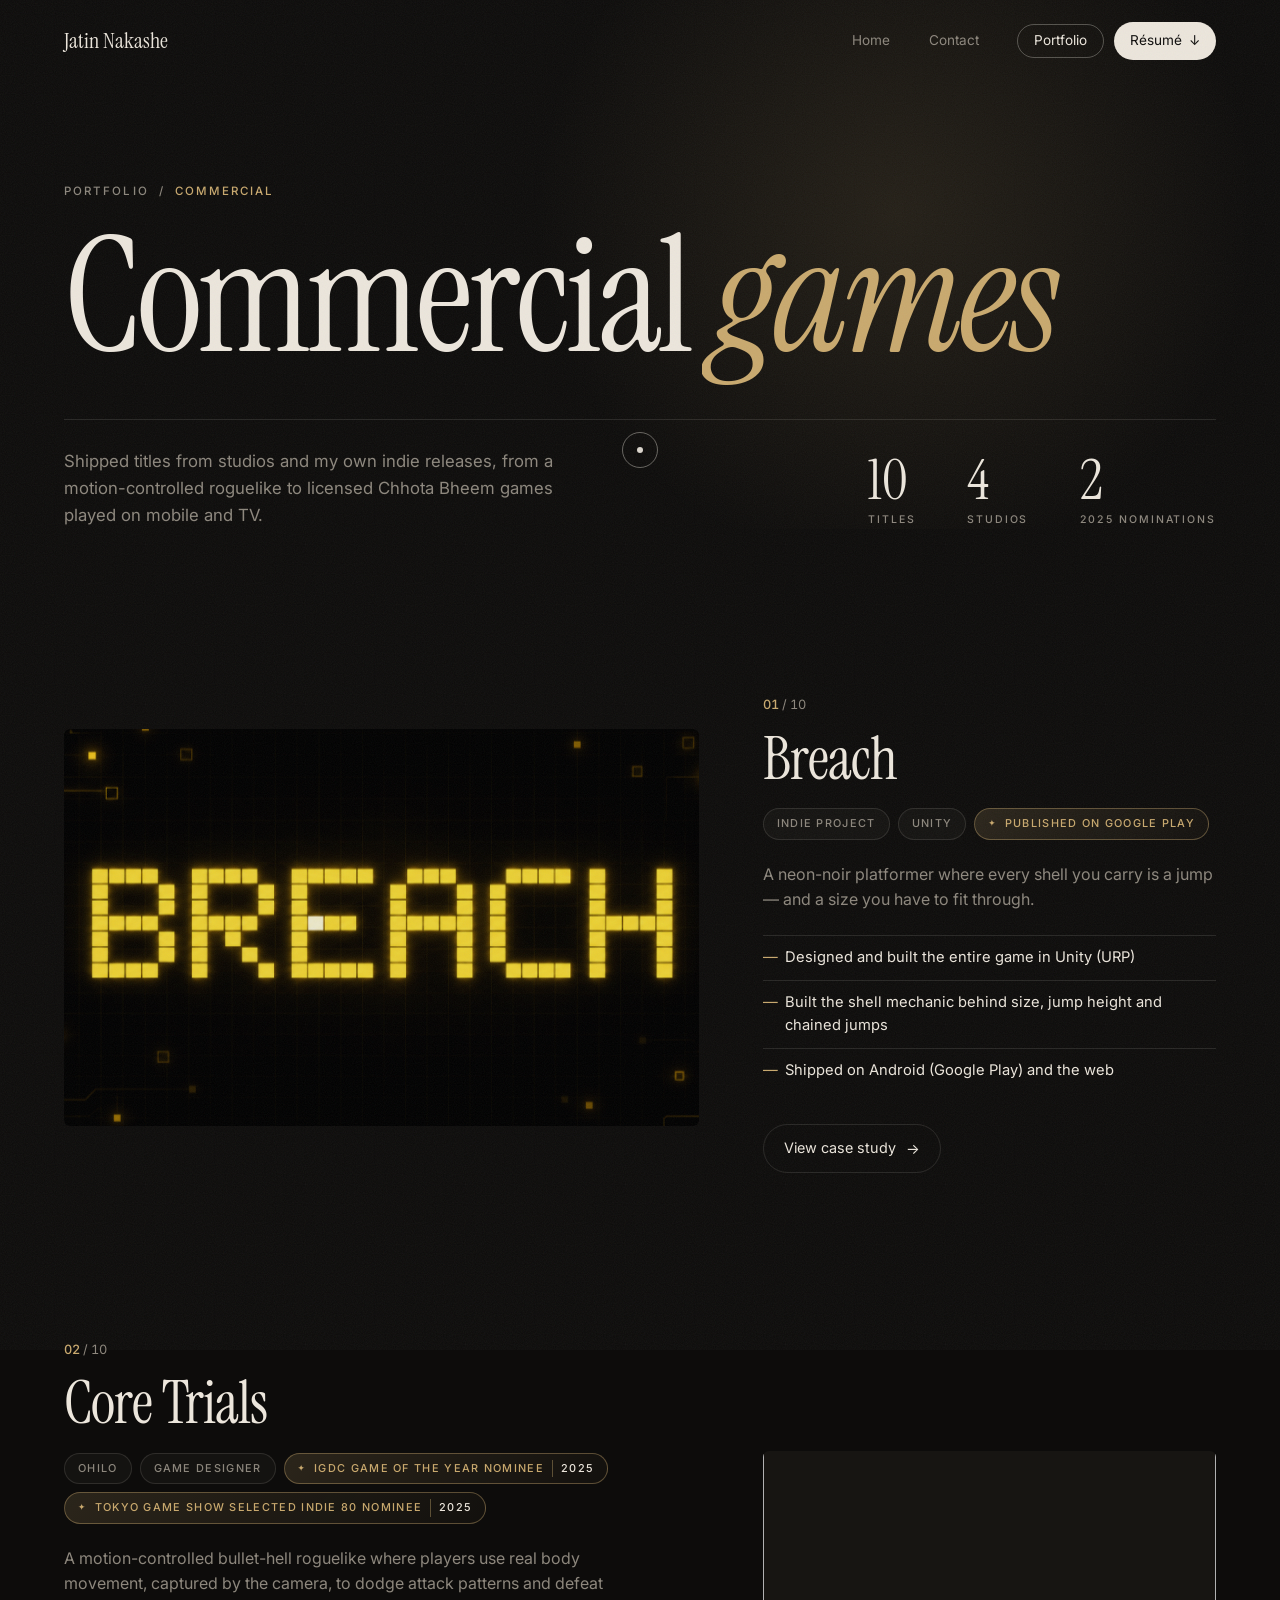
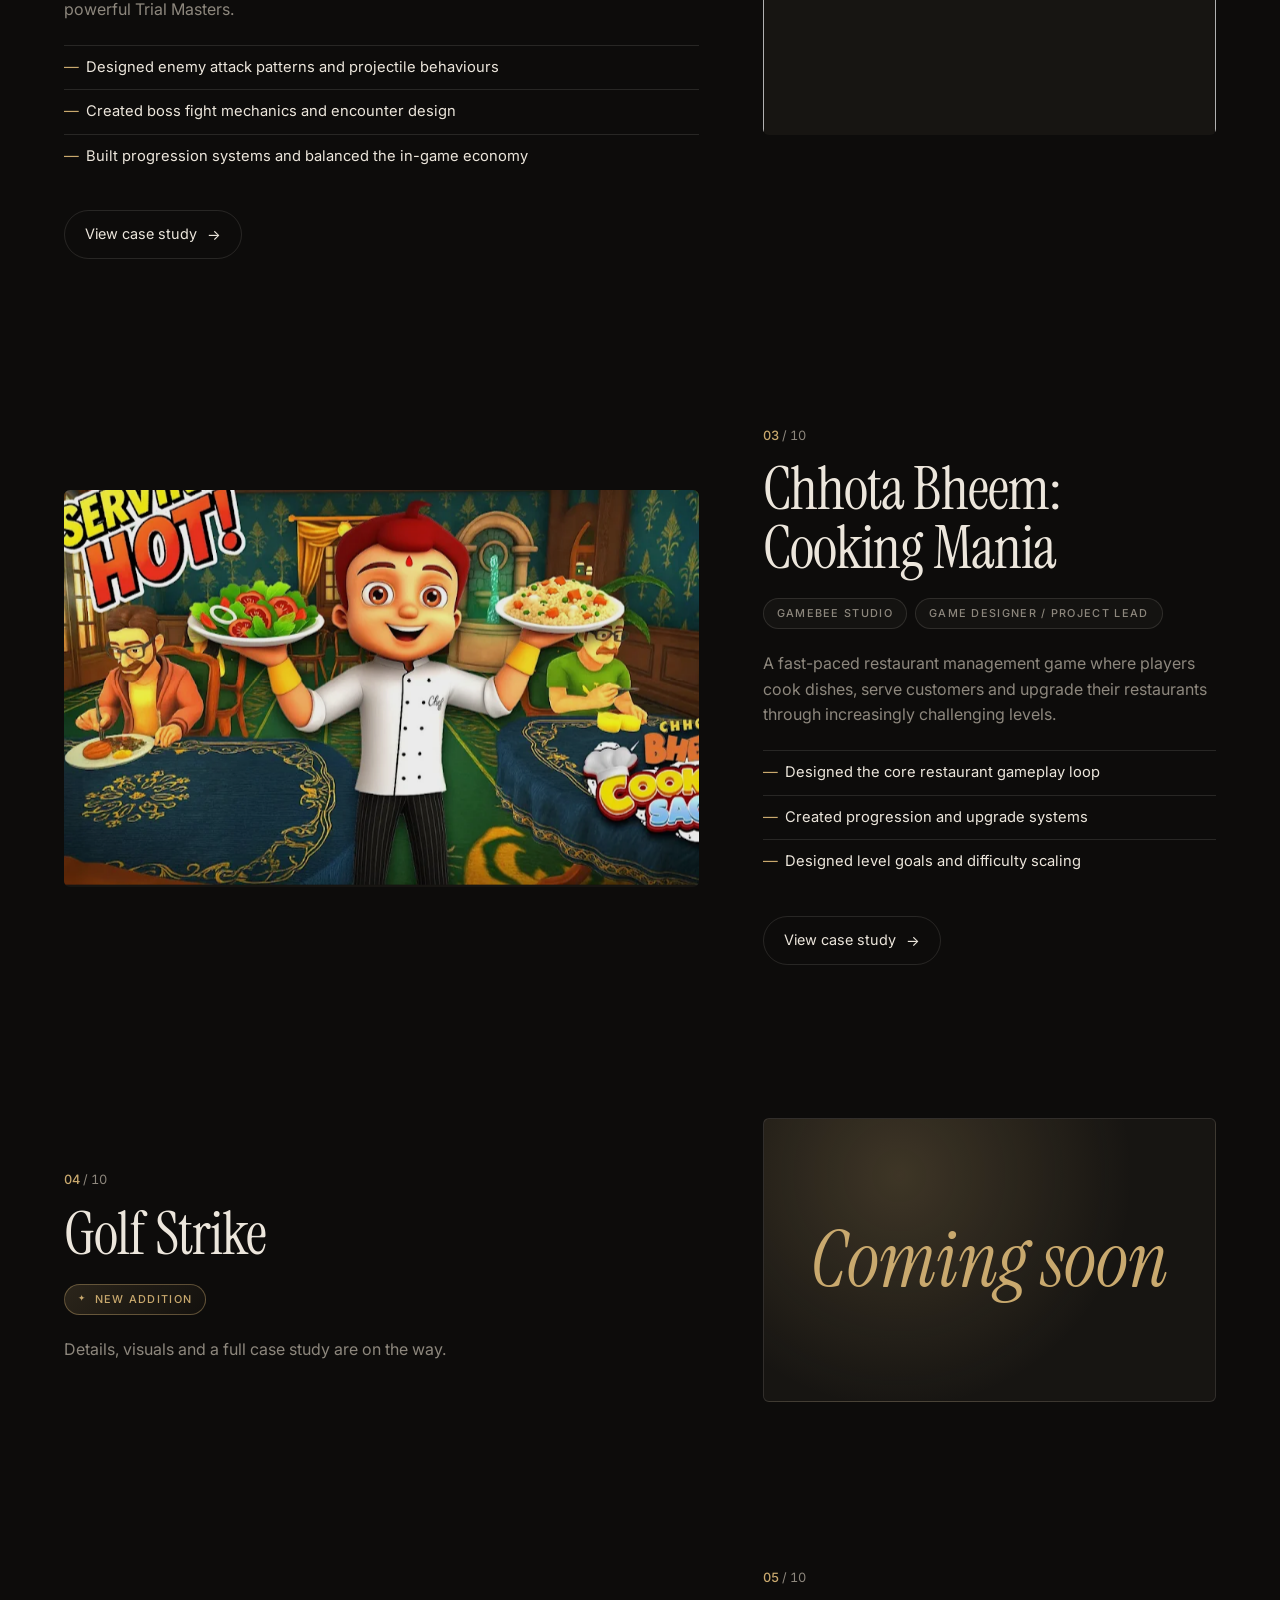
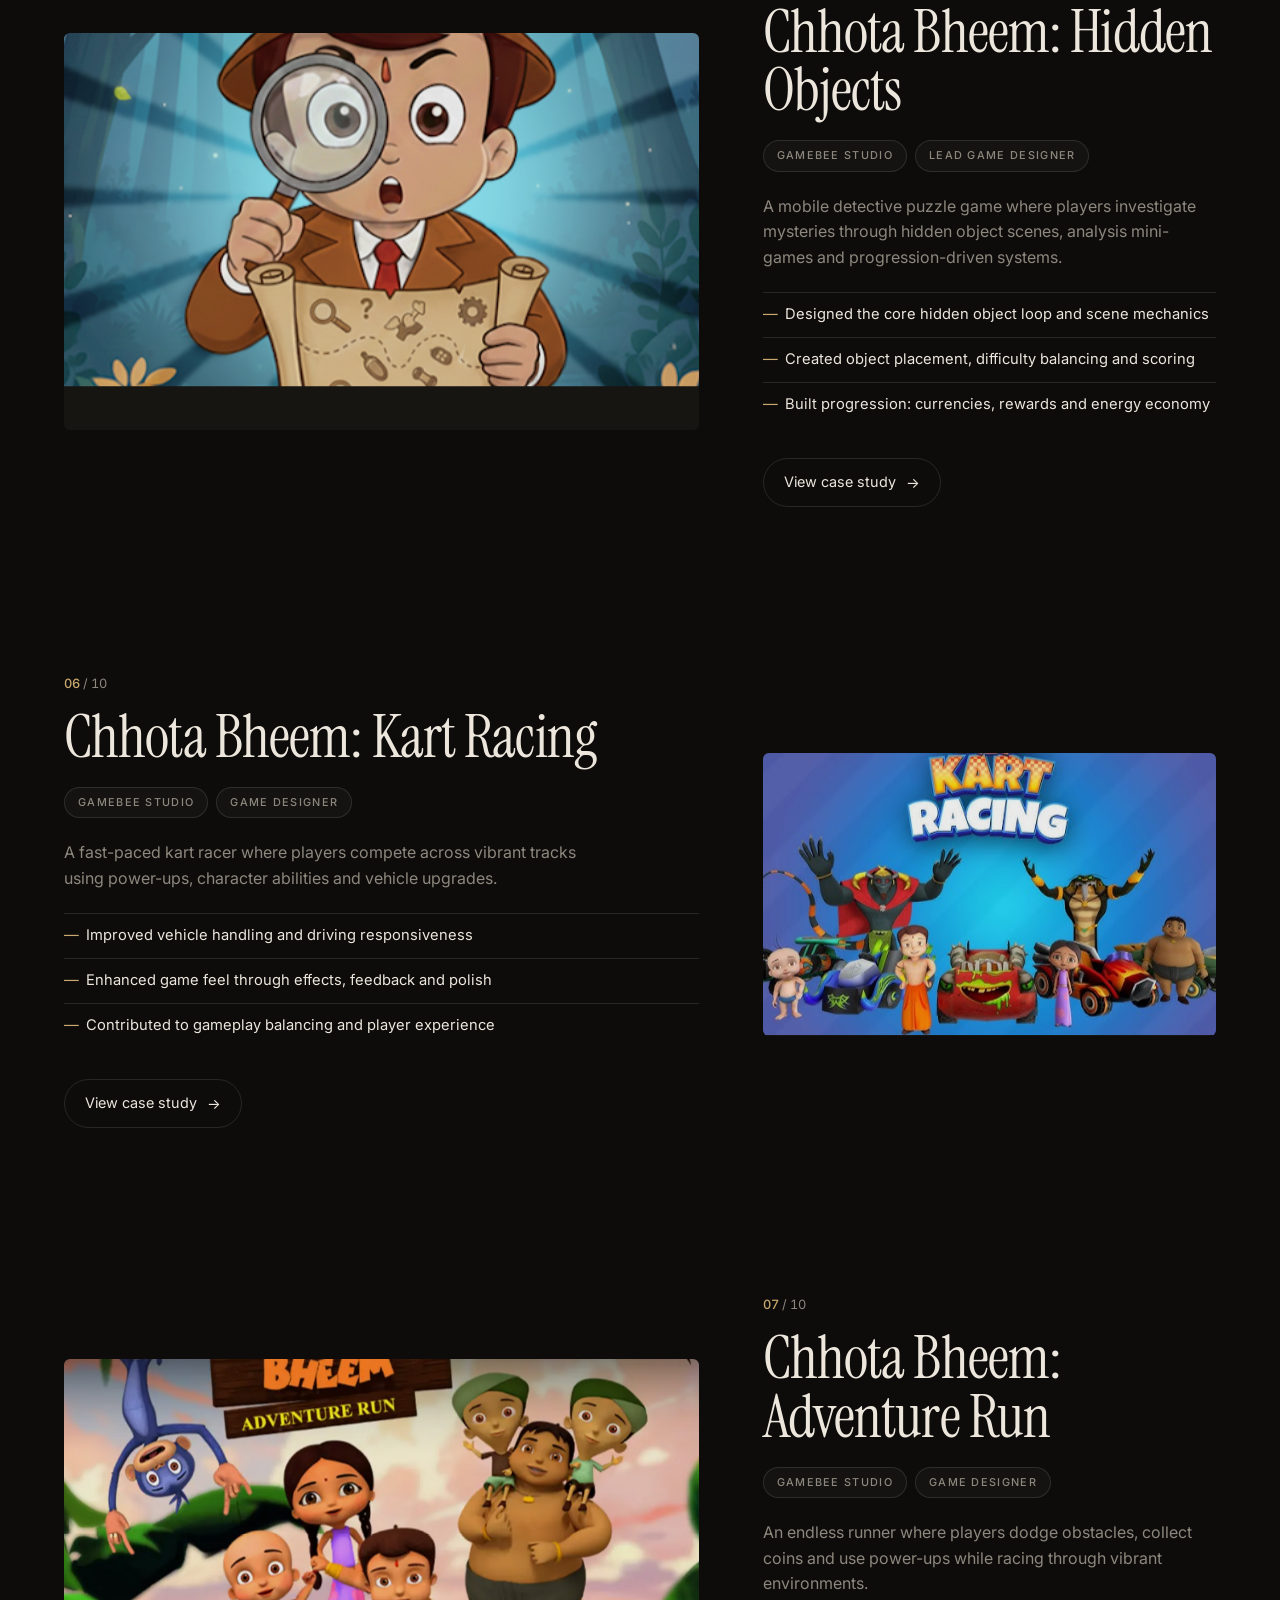
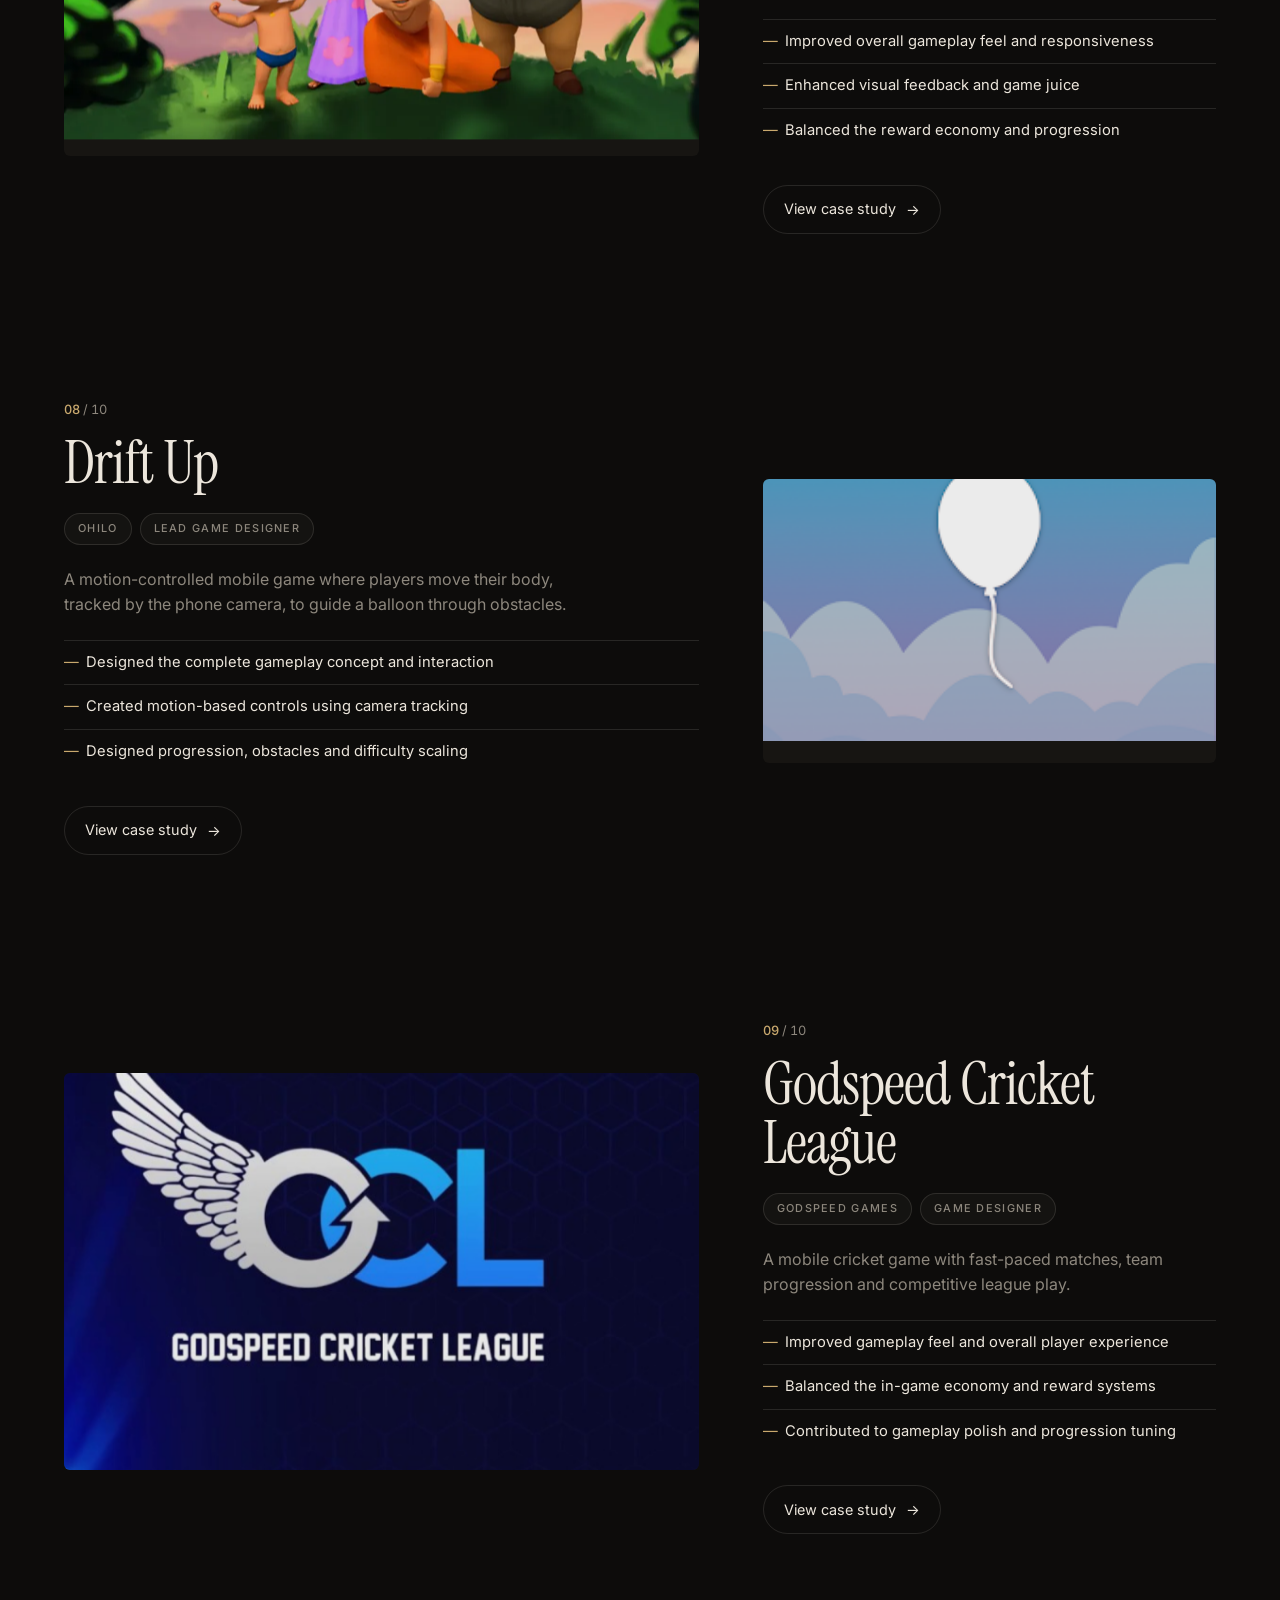
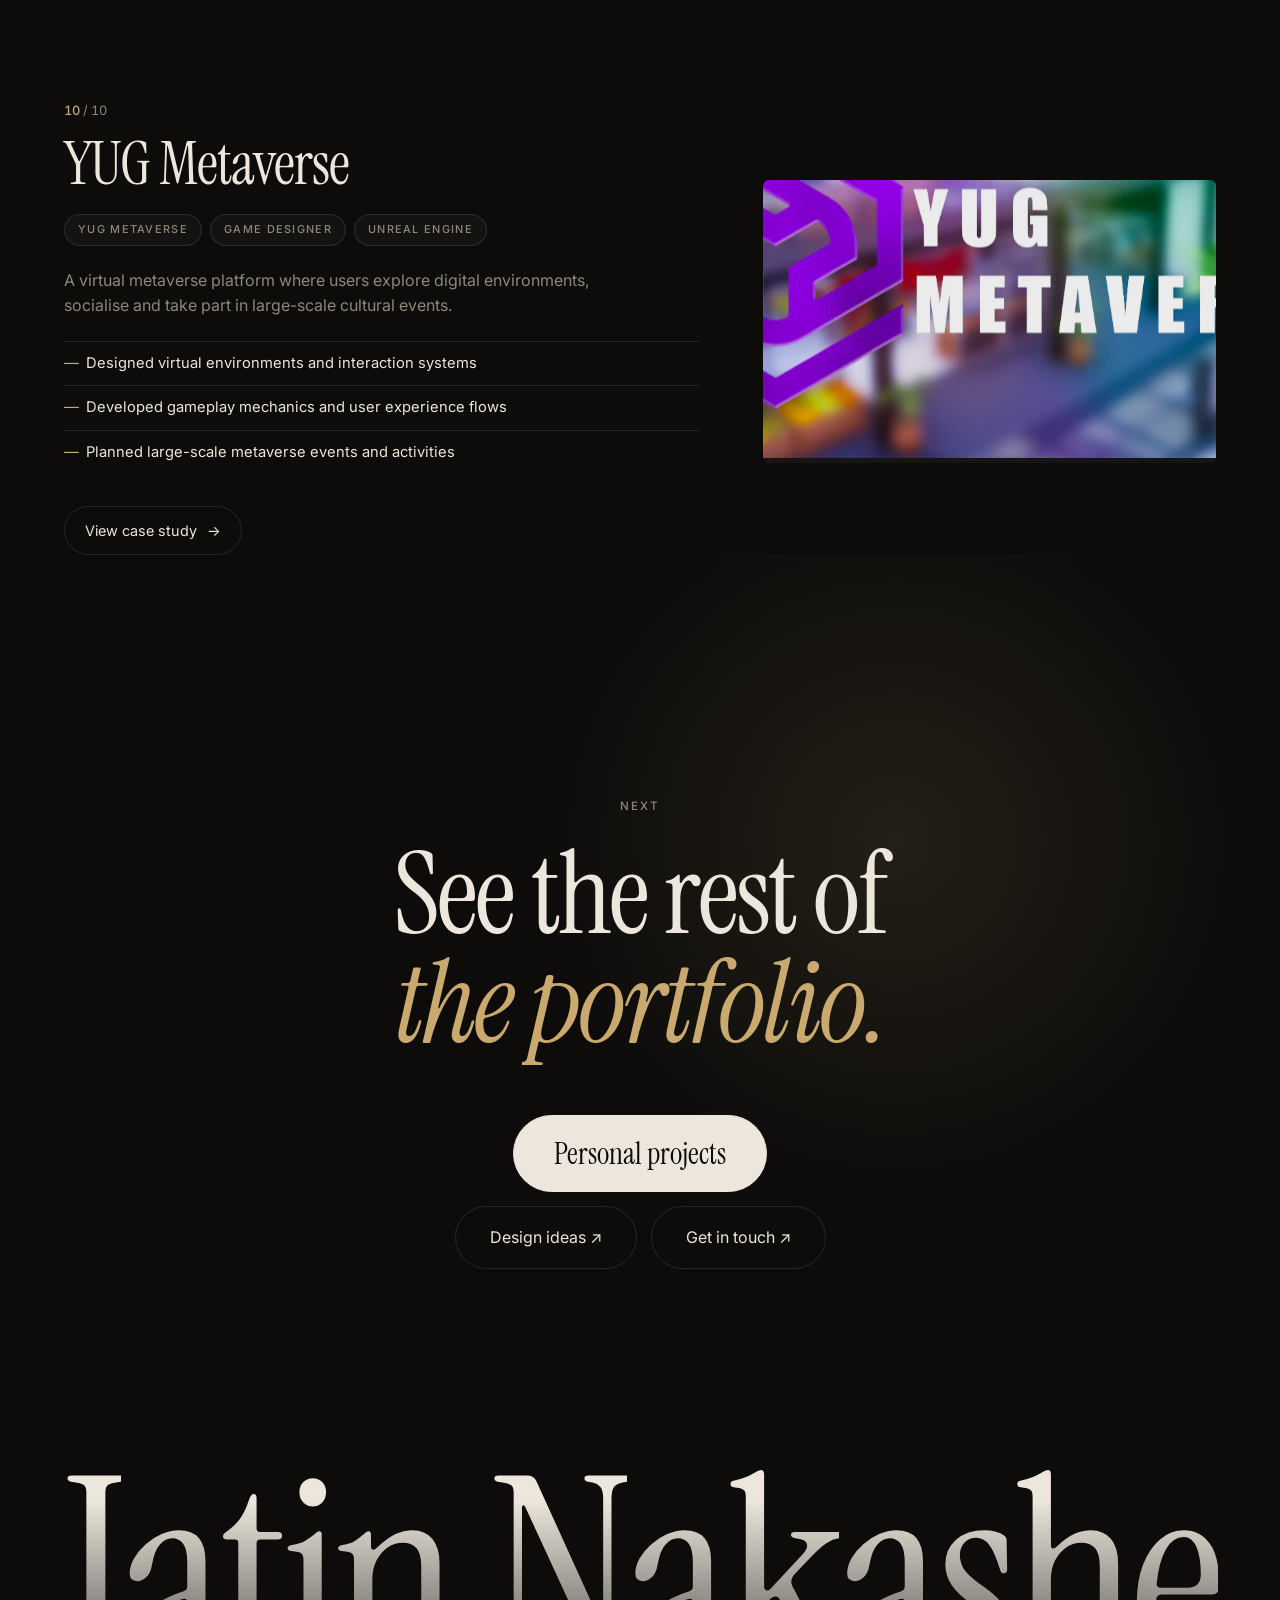
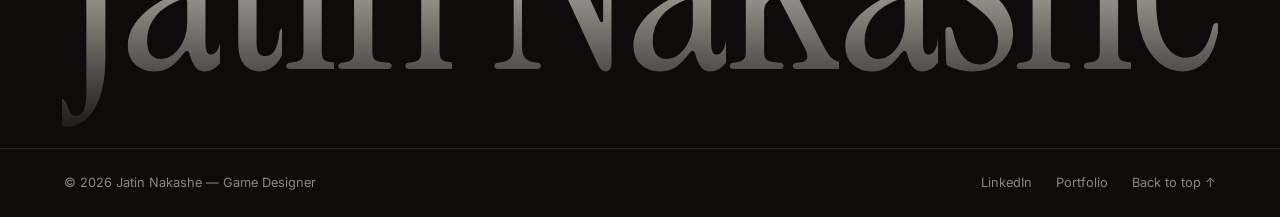
==== commit 785d3a97: "Breach rewritten" ====
--- a/Commercial.html
+++ b/Commercial.html
@@ -69,15 +69,15 @@
                     <p class="project-num"><b>01</b> / 10</p>
                     <h2 class="project-title">Breach</h2>
                     <div class="tags">
-                        <span class="tag">Solo developer</span>
+                        <span class="tag">Indie project</span>
                         <span class="tag">Unity</span>
-                        <span class="tag tag-award">Published on Play Games &amp; CrazyGames</span>
-                    </div>
-                    <p class="project-desc">A neo-noir, glitch-themed arcade platformer where players stack shells to fuel chained double jumps while breaching deeper layers of a corrupted digital system.</p>
+                        <span class="tag tag-award">Published on Google Play</span>
+                    </div>
+                    <p class="project-desc">A neon-noir platformer where every shell you carry is a jump — and a size you have to fit through.</p>
                     <ul class="project-tasks">
-                        <li>Designed and developed the entire game solo</li>
-                        <li>Built the core jumping mechanics and progression</li>
-                        <li>Implemented visuals, UI and gameplay features in Unity</li>
+                        <li>Designed and built the entire game in Unity (URP)</li>
+                        <li>Built the shell mechanic behind size, jump height and chained jumps</li>
+                        <li>Shipped on Android (Google Play) and the web</li>
                     </ul>
                     <button class="link-arrow" data-case="breach" data-magnetic>View case study <span>→</span></button>
                 </div>
@@ -322,32 +322,33 @@
         <header class="cs-hero">
             <img src="Images/Breach/BREACH.png" alt="">
             <div class="cs-hero-text">
-                <p class="eyebrow"><span class="idx">01</span>Indie release · Solo developer</p>
+                <p class="eyebrow"><span class="idx">01</span>Indie project</p>
                 <h2>Breach</h2>
-                <p class="cs-sub">A neo-noir glitch platformer.</p>
-                <div class="tags"><span class="tag tag-award">Published on Play Games &amp; CrazyGames</span></div>
+                <p class="cs-sub">A neon-noir precision platformer.</p>
+                <div class="tags"><span class="tag tag-award">Published on Google Play</span></div>
             </div>
         </header>
         <div class="cs-body">
             <div class="cs-main">
                 <h3 class="cs-h eyebrow">About the game</h3>
-                <p>Breach is a fast-paced arcade platformer inspired by vertical jumping games. Players collect and stack shells to fuel chained double jumps while navigating glitch-filled neon circuit environments.</p>
-                <p>The game blends precision platforming with a cyberpunk aesthetic, challenging players to keep their momentum through increasingly complex obstacles.</p>
+                <p>Breach is a neon-noir precision platformer set inside a corrupted digital grid. You play the Kernel, a tiny process breaking out through 50 handcrafted levels.</p>
+                <p>The core mechanic is the shell. Every shell you pick up makes the Kernel bigger and its jump higher, and each one is a spare mid-air jump: jump again in the air and you drop a shell to launch yourself further. More shells reach higher ledges, but a bigger Kernel no longer fits through every gap, so each level is a puzzle about when to grow and when to shed.</p>
                 <h3 class="cs-h eyebrow">My contributions</h3>
                 <ul class="cs-list">
-                    <li>Designed and developed the entire game as a <strong>solo developer</strong>.</li>
-                    <li>Programmed <strong>custom player controllers</strong> for precise movement and jumping.</li>
-                    <li>Designed level progression and difficulty scaling.</li>
-                    <li>Created the game's <strong>neo-noir glitch visual style</strong> and UI.</li>
-                    <li>Implemented gameplay systems, effects and UI in <strong>Unity</strong>.</li>
-                    <li>Published the game on <strong>Play Games</strong> and <strong>CrazyGames</strong>.</li>
+                    <li><strong>Designed and built the entire game</strong> in Unity (URP): 50 levels, mechanics, visuals, UI and publishing.</li>
+                    <li><strong>Built the shell mechanic:</strong> player size, jump height and chained double jumps all derived from the shells carried, with coyote time and jump buffering for precise control.</li>
+                    <li>Created a <strong>grid-based level editor</strong> in Unity for building and iterating on levels quickly.</li>
+                    <li>Designed the <strong>whole visual identity in grid cells:</strong> the boot sequence, menus, level select, titles and death captions, all drawn on the same glowing grid with custom shaders.</li>
+                    <li>Built a <strong>hint system</strong> that replays a recorded solution of each level as a ghost run.</li>
+                    <li>Wrote <strong>automatic quality tiers</strong> that detect the device and scale the visuals so the game runs smoothly on budget phones.</li>
+                    <li><strong>Shipped on two platforms:</strong> Android (Google Play, with ads, analytics, crash reporting and forced in-app updates) and a web version (with ads and cloud progress saving), using an 18 MB build.</li>
                 </ul>
                 <h3 class="cs-h eyebrow">Design focus</h3>
                 <ul class="cs-list">
-                    <li>Precision platforming mechanics</li>
-                    <li>Arcade gameplay progression</li>
-                    <li>Cyberpunk glitch visual style</li>
-                    <li>Solo development workflow</li>
+                    <li>Growing makes you stronger and harder to fit: risk built into every pickup</li>
+                    <li>Readability first: one clear colour per meaning (cyan safe, orange danger, gold goal)</li>
+                    <li>Instant restarts so deaths never feel like a punishment</li>
+                    <li>Same game, two platforms: touch on phones, keyboard in the browser</li>
                 </ul>
                 <h3 class="cs-h eyebrow">Gallery</h3>
                 <div class="cs-gallery">
@@ -361,17 +362,19 @@
             <aside class="cs-side">
                 <h3 class="cs-h eyebrow">Project details</h3>
                 <dl class="cs-facts">
-                    <div><dt class="eyebrow">Role</dt><dd>Solo Developer</dd></div>
-                    <div><dt class="eyebrow">Genre</dt><dd>Arcade / Precision Platformer</dd></div>
-                    <div><dt class="eyebrow">Engine</dt><dd>Unity</dd></div>
-                    <div><dt class="eyebrow">Published on</dt><dd>Play Games, CrazyGames</dd></div>
+                    <div><dt class="eyebrow">Role</dt><dd>Game Designer &amp; Developer</dd></div>
+                    <div><dt class="eyebrow">Genre</dt><dd>Precision platformer</dd></div>
+                    <div><dt class="eyebrow">Engine</dt><dd>Unity (URP)</dd></div>
+                    <div><dt class="eyebrow">Platforms</dt><dd>Android, Web</dd></div>
+                    <div><dt class="eyebrow">Published on</dt><dd>Google Play</dd></div>
                 </dl>
                 <h3 class="cs-h eyebrow">Features</h3>
                 <ul class="cs-list">
-                    <li>Chained double-jump mechanics</li>
-                    <li>Shell collection economy</li>
-                    <li>Glitch-themed visual style</li>
-                    <li>Precision platforming gameplay</li>
+                    <li>Shells that change your size, jump height and number of mid-air jumps</li>
+                    <li>50 handcrafted levels with spikes, lasers, enemies and weight barriers</li>
+                    <li>Neon grid aesthetic with glitch effects</li>
+                    <li>Watch-the-solution hints</li>
+                    <li>Mobile touch controls and desktop keyboard/mouse</li>
                 </ul>
             </aside>
         </div>
